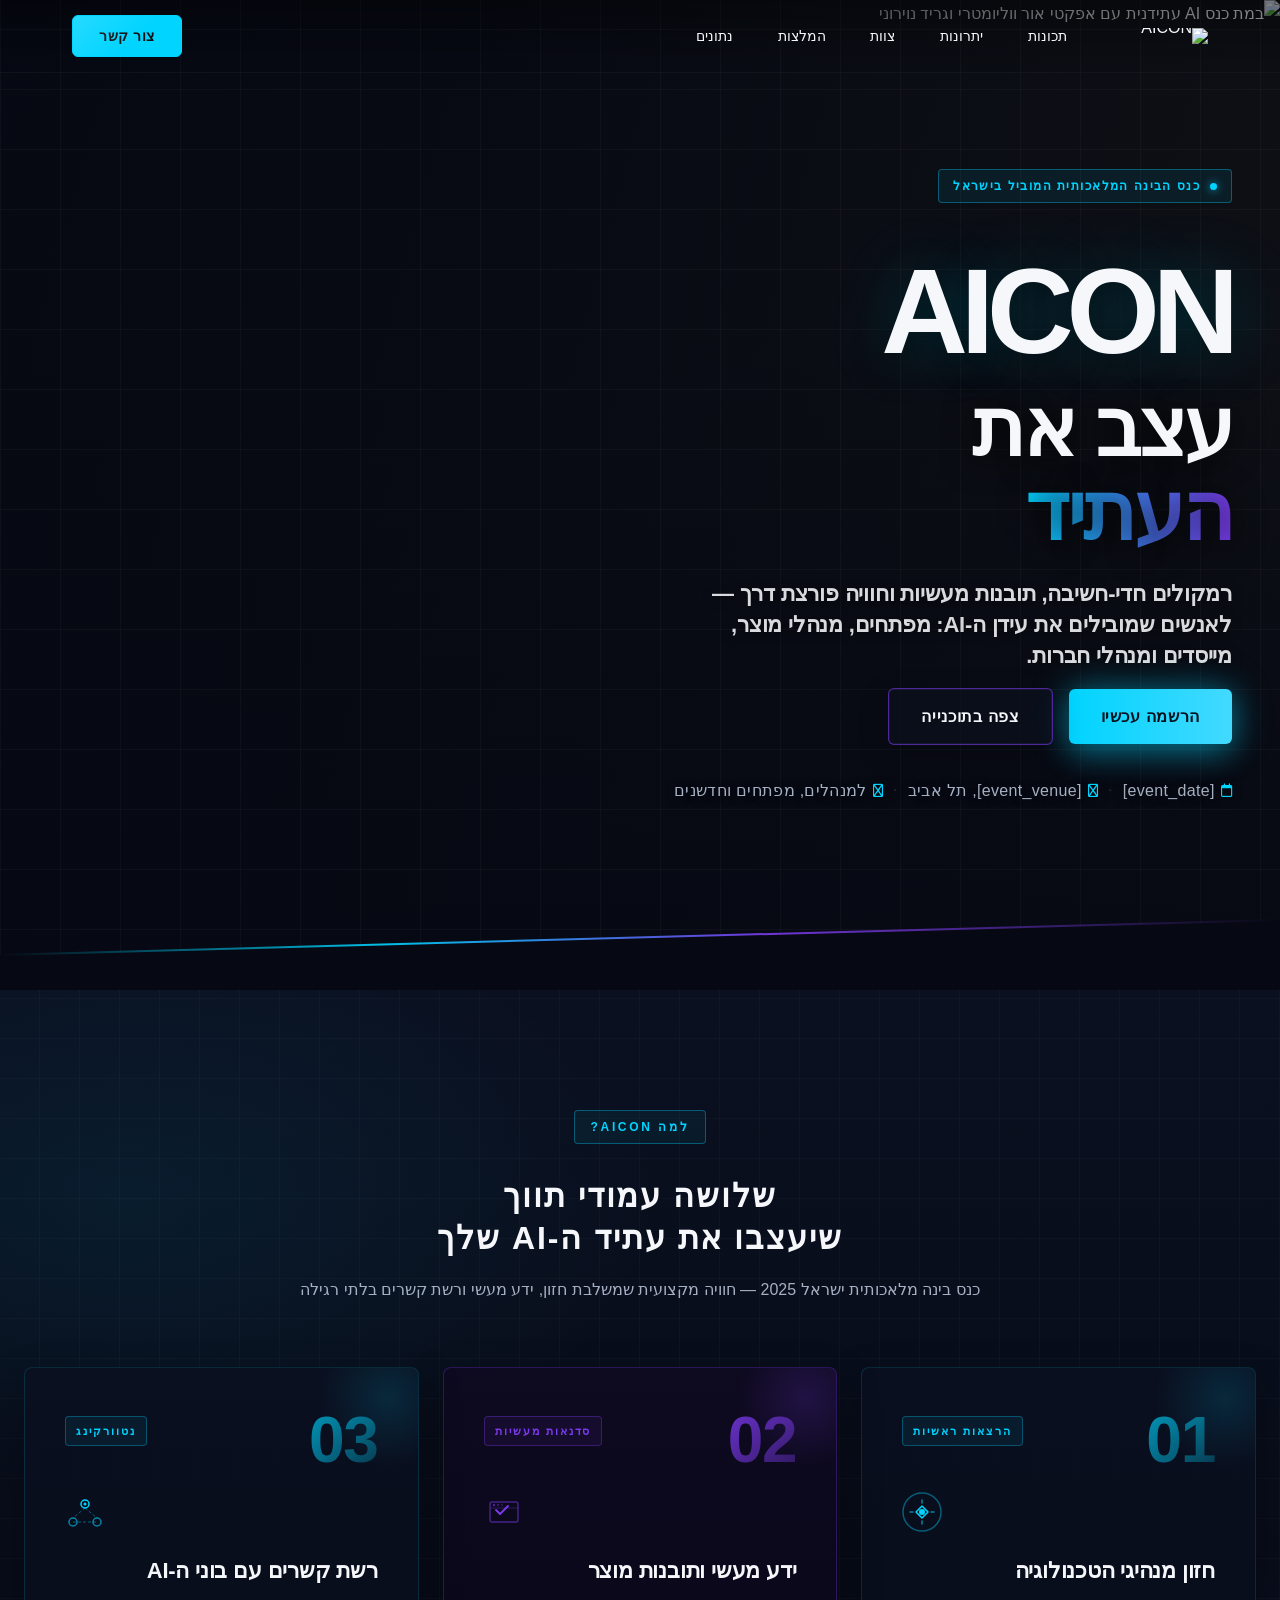
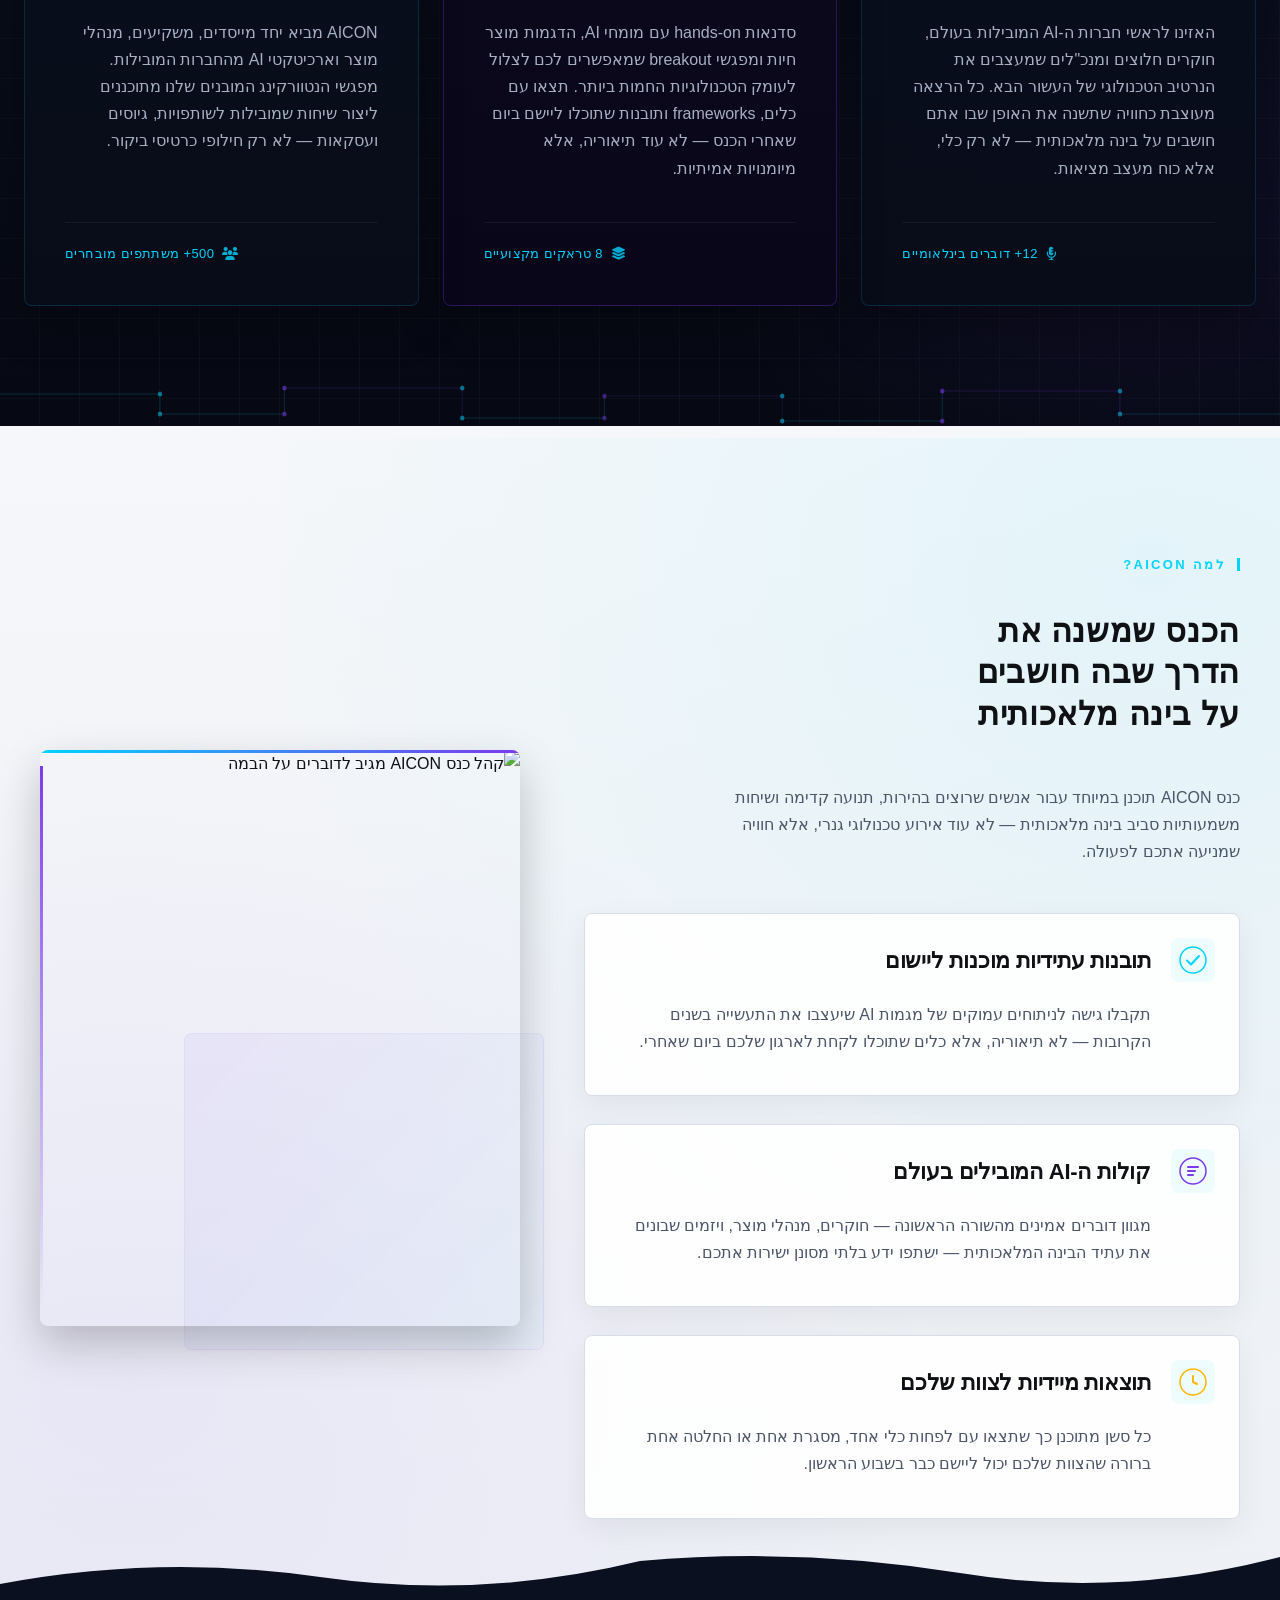
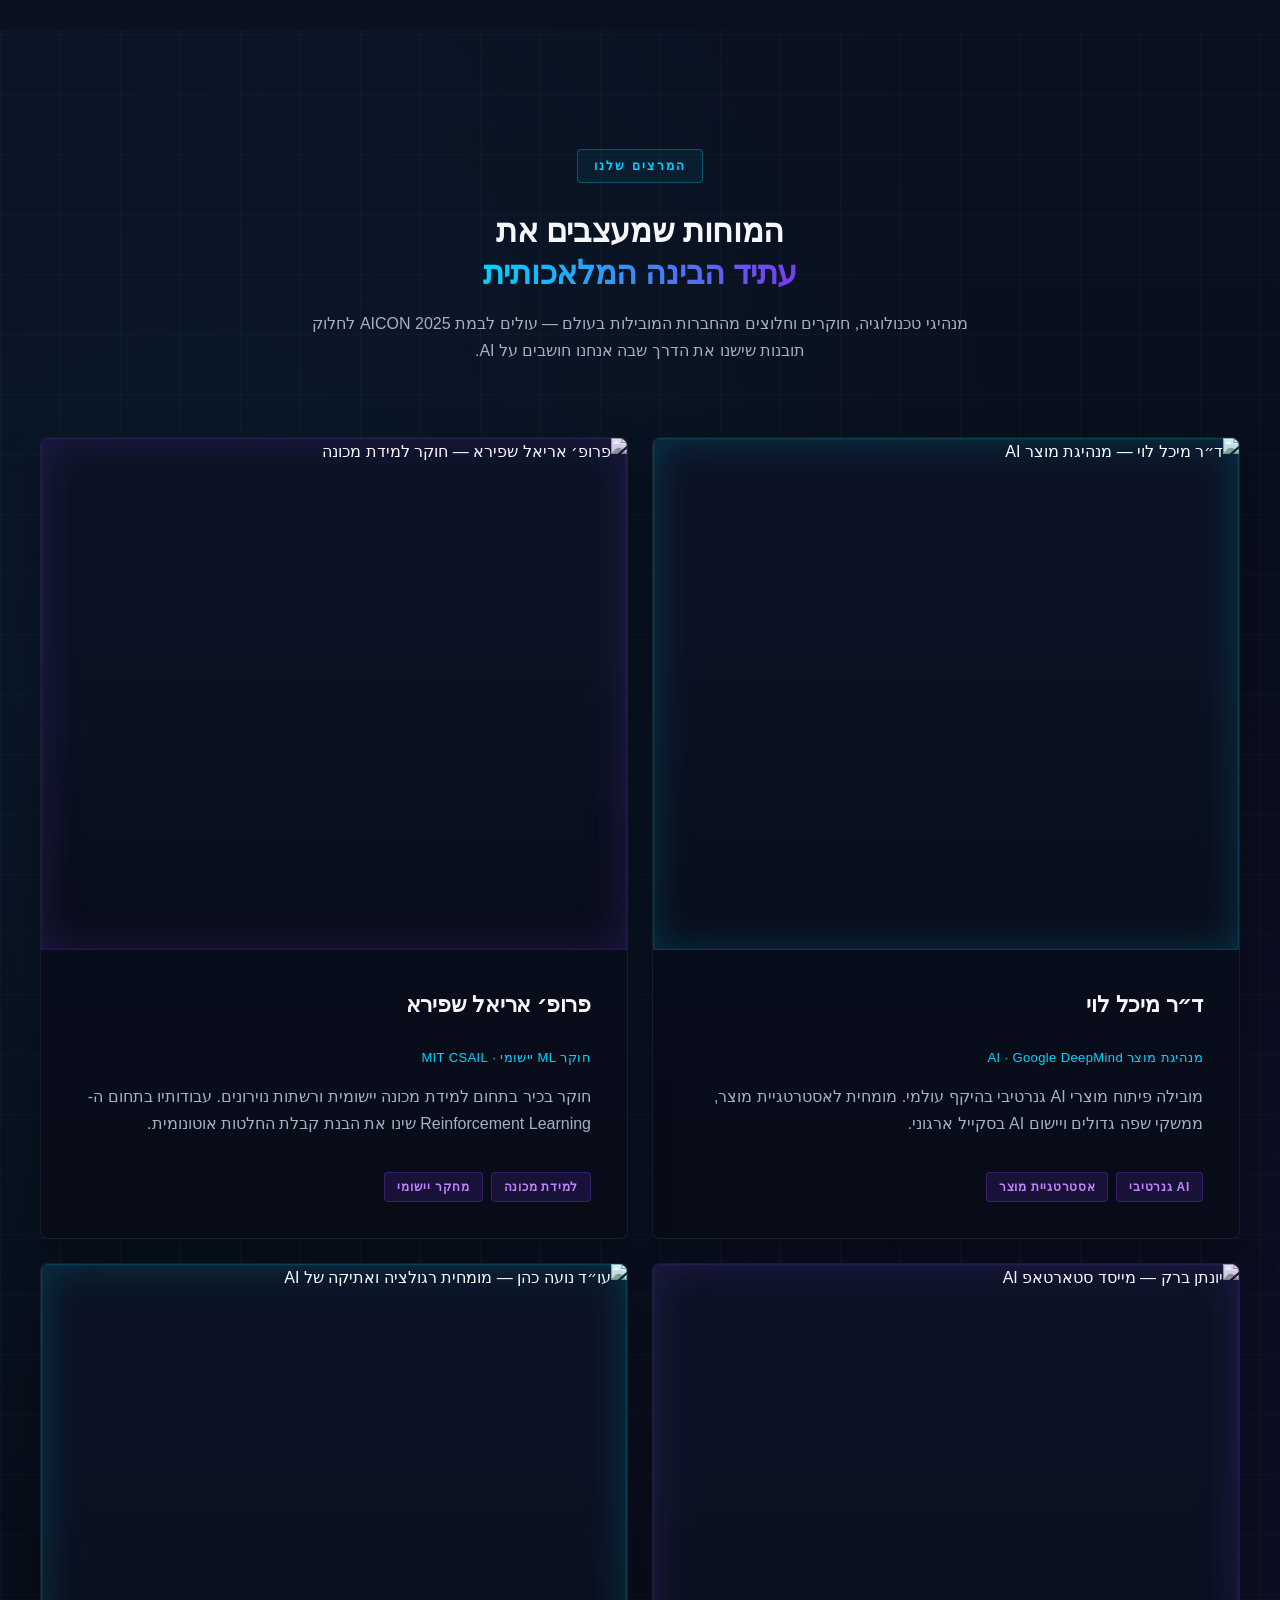
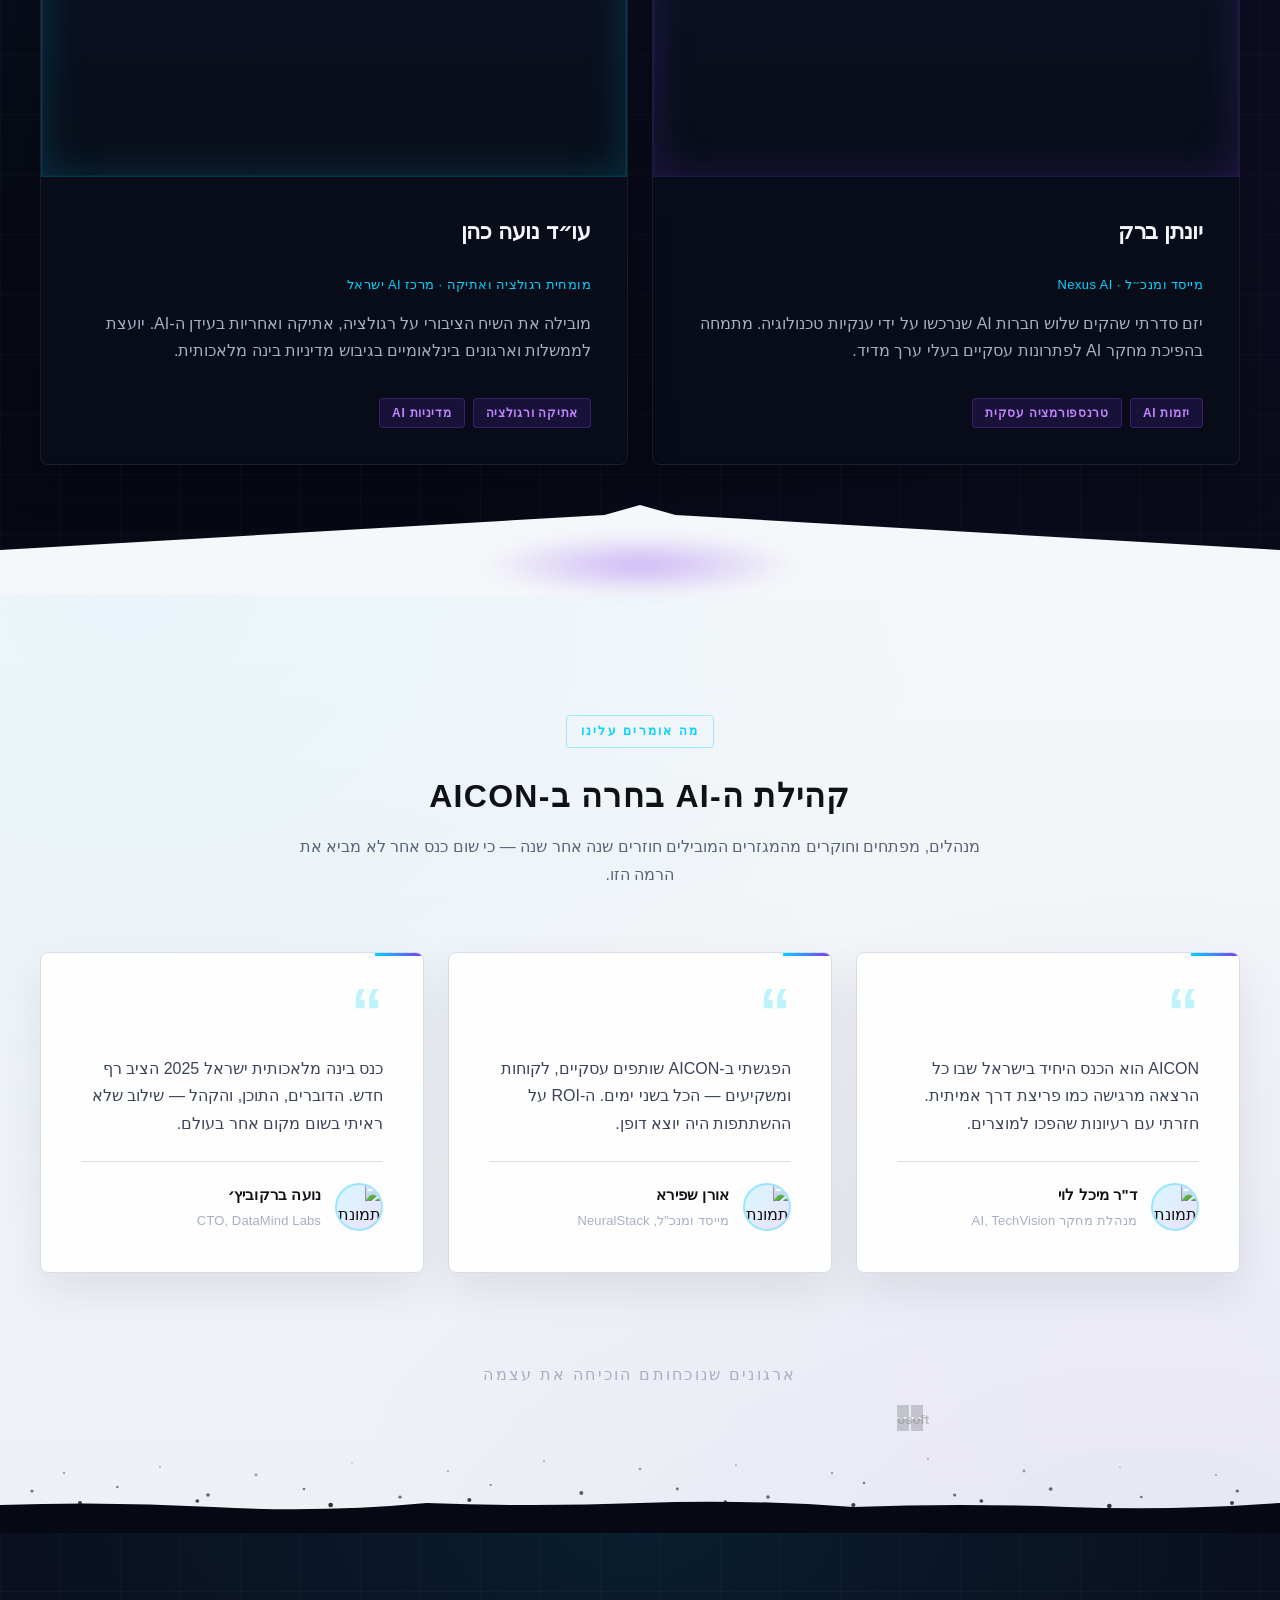
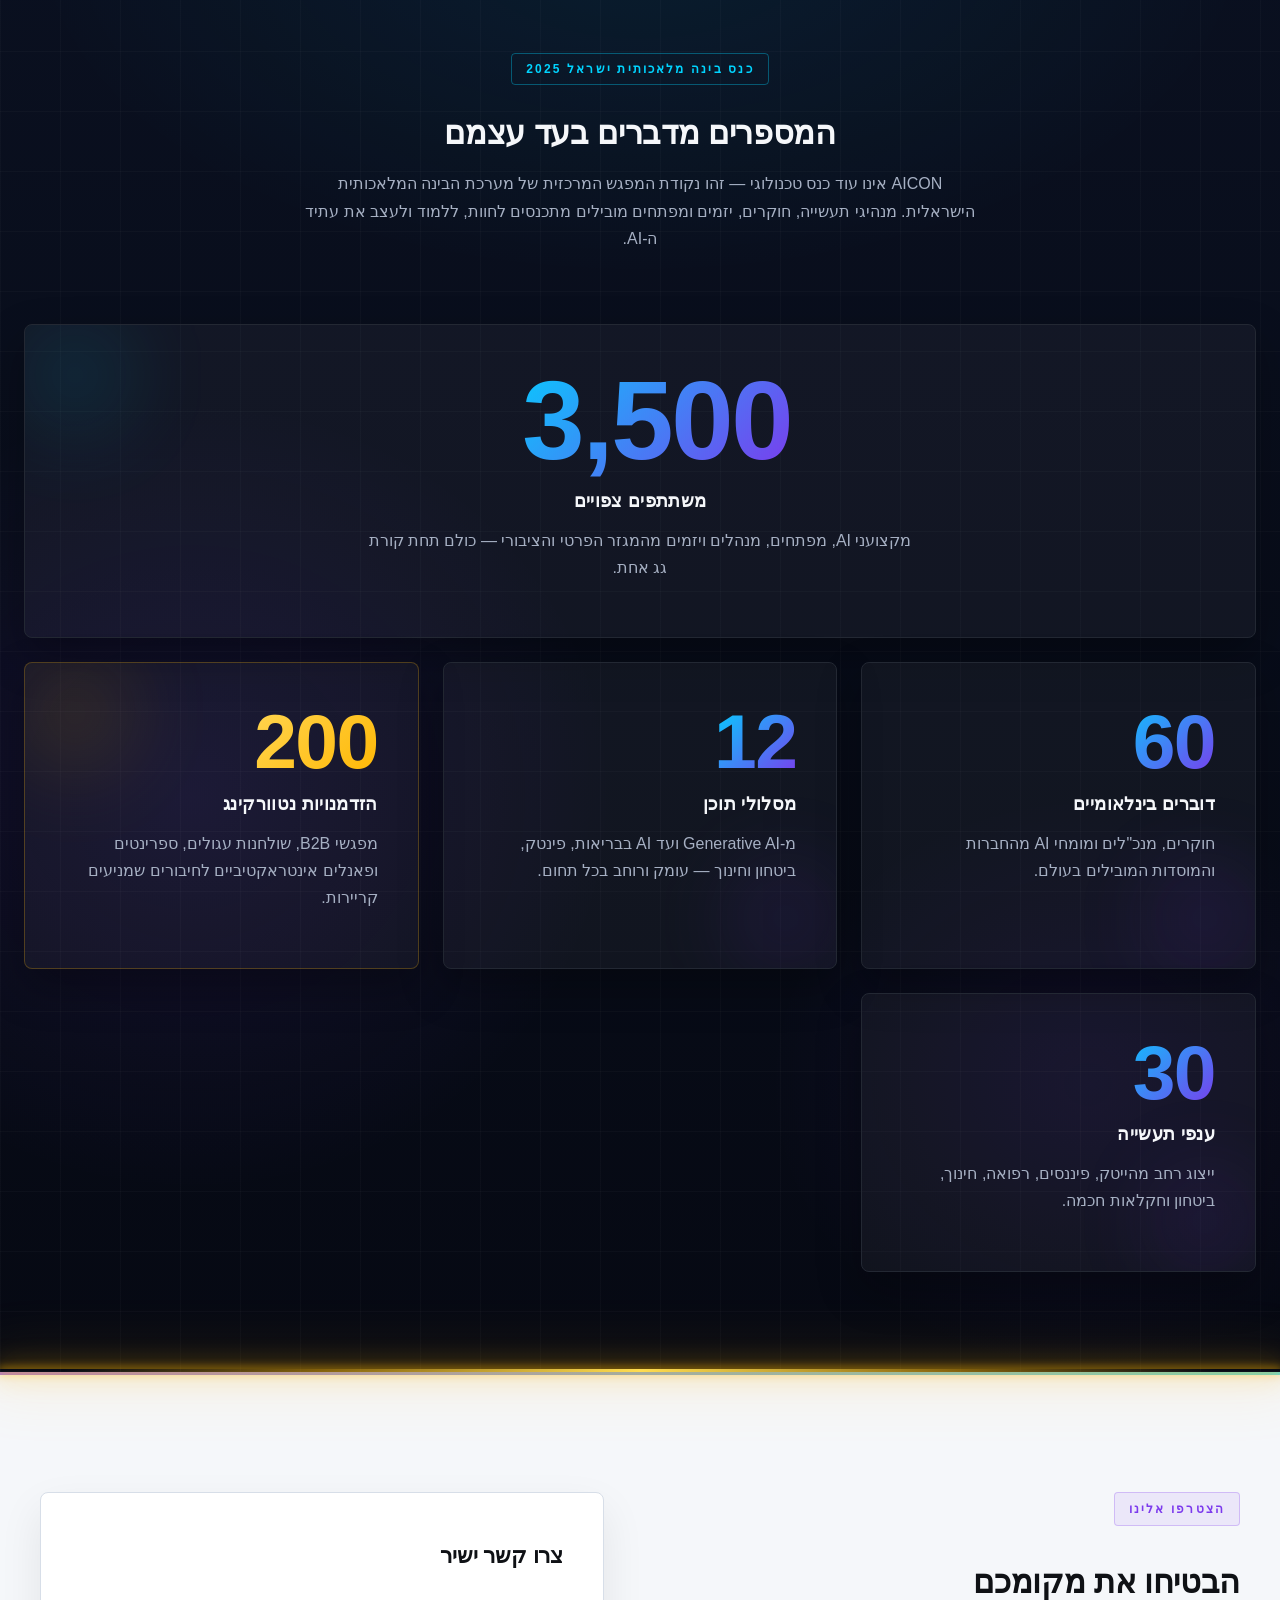
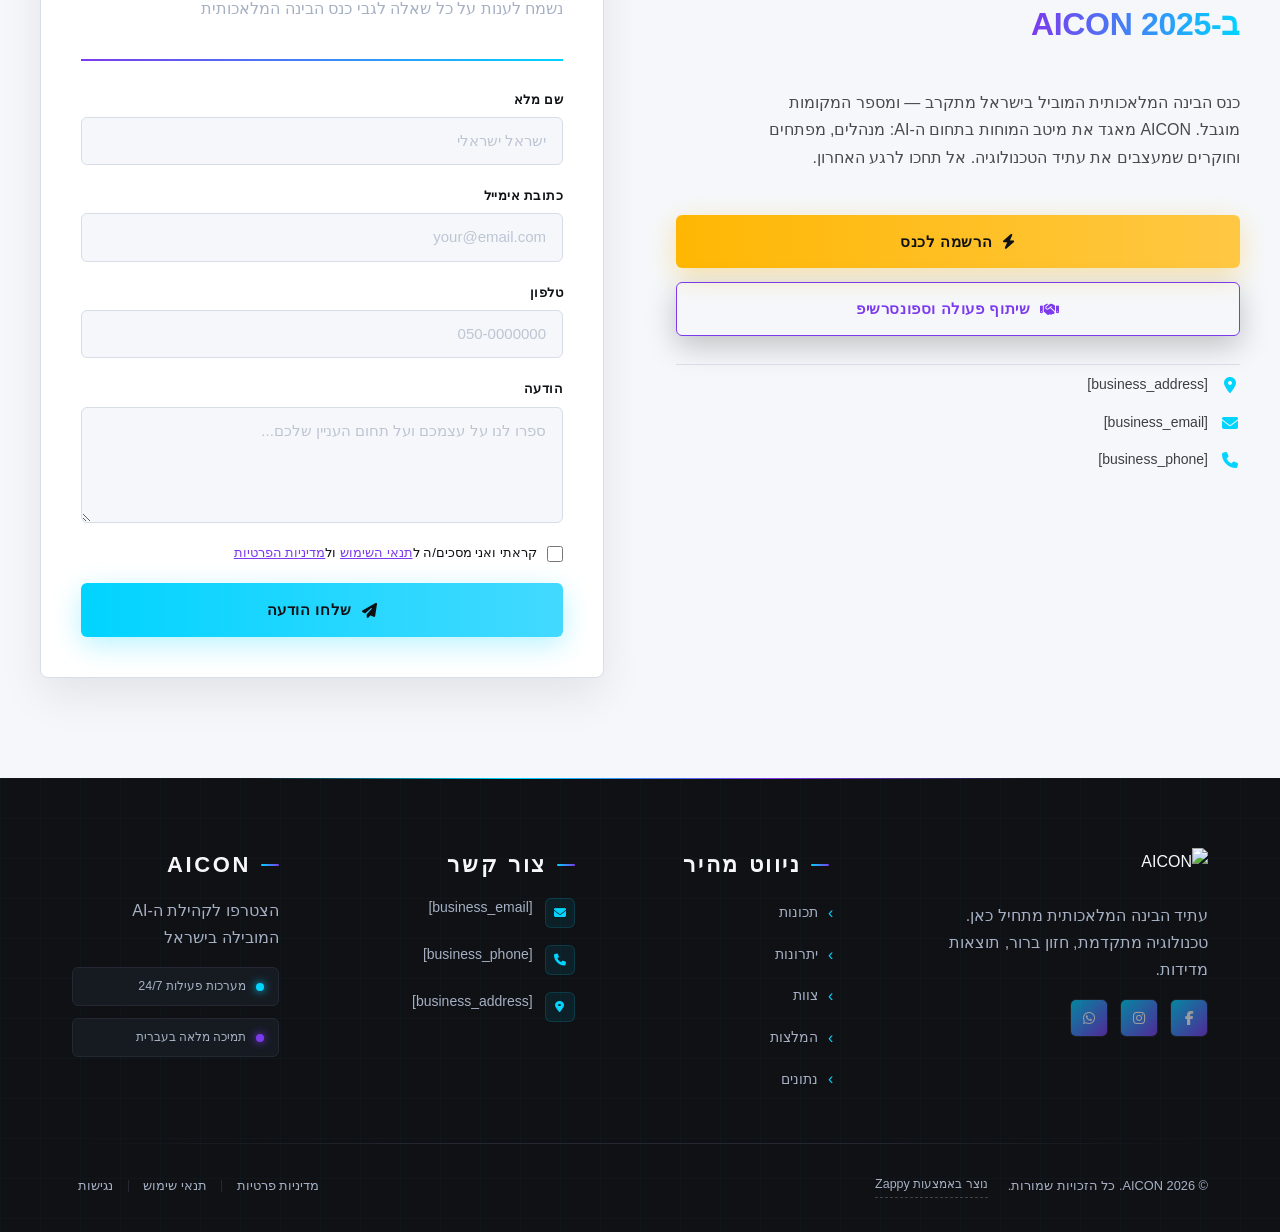
==== index.html @ 19cde9fc "Background sync: Progressive GitHub Sync" ====
<!DOCTYPE html>
<html lang="he" dir="rtl">
<head>
    <meta charset="UTF-8">
    <meta name="viewport" content="width=device-width, initial-scale=1.0">
    <meta name="robots" content="index, follow">
    <title>aicon 56 price — AICON</title>
    <meta name="description" content="An AI-focused conference event requiring a landing page to attract and register attendees. The event centers around artificial intelligence topics and likely ta">
    <meta name="keywords" content="aicon 56 price, aicon 72 sl, AICON, כנס בינה מלאכותית ישראל 2025">
    
    <!-- Favicons -->
    <link rel="icon" type="image/x-icon" href="/assets/favicon.ico">
    <link rel="icon" type="image/png" sizes="16x16" href="/assets/favicon-16x16.png">
    <link rel="icon" type="image/png" sizes="32x32" href="/assets/favicon-32x32.png">
    <link rel="icon" type="image/png" sizes="48x48" href="/assets/favicon-48x48.png">
    <link rel="icon" type="image/png" sizes="192x192" href="/assets/favicon-192x192.png">
    <link rel="icon" type="image/png" sizes="512x512" href="/assets/favicon-512x512.png">
    <link rel="apple-touch-icon" href="/assets/apple-touch-icon.png">
    <!-- Zappy Analytics -->
<script>
(function() {
  'use strict';
  
  // Configuration
  var config = {
    websiteId: '83dea51d-1181-4727-a7a2-44a3e0474216',
    apiUrl: 'https://api.zappy5.com/api/analytics/track',
    sessionDuration: 30 * 60 * 1000, // 30 minutes
    visitorDuration: 30 * 24 * 60 * 60 * 1000, // 30 days
    trackPageViews: true,
    trackClicks: true,
    trackFormSubmissions: true
  };
  
  // Generate or retrieve persistent visitor ID (30 days)
  function getVisitorId() {
    var visitorKey = 'zappy_visitor_' + config.websiteId;
    var visitor = null;
    
    try {
      visitor = localStorage.getItem(visitorKey);
      if (visitor) {
        var visitorData = JSON.parse(visitor);
        var now = Date.now();
        
        // Check if visitor ID is still valid (30 days)
        if (now - visitorData.created < config.visitorDuration) {
          // Update last seen timestamp
          visitorData.lastSeen = now;
          localStorage.setItem(visitorKey, JSON.stringify(visitorData));
          return visitorData.id;
        }
      }
    } catch (e) {
      console.warn('Zappy Analytics: LocalStorage not available');
    }
    
    // Generate new visitor ID
    var newVisitorId = 'zv_' + Date.now() + '_' + Math.random().toString(36).substr(2, 9);
    
    try {
      localStorage.setItem(visitorKey, JSON.stringify({
        id: newVisitorId,
        created: Date.now(),
        lastSeen: Date.now()
      }));
    } catch (e) {
      // Continue without local storage
    }
    
    return newVisitorId;
  }
  
  // Generate or retrieve session ID (30 minutes)
  function getSessionId() {
    var sessionKey = 'zappy_session_' + config.websiteId;
    var session = null;
    
    try {
      session = sessionStorage.getItem(sessionKey);
      if (session) {
        var sessionData = JSON.parse(session);
        var now = Date.now();
        
        // Check if session is still valid
        if (now - sessionData.timestamp < config.sessionDuration) {
          // Update timestamp
          sessionData.timestamp = now;
          sessionStorage.setItem(sessionKey, JSON.stringify(sessionData));
          return sessionData.id;
        }
      }
    } catch (e) {
      console.warn('Zappy Analytics: SessionStorage not available');
    }
    
    // Generate new session ID
    var newSessionId = 'zs_' + Date.now() + '_' + Math.random().toString(36).substr(2, 9);
    
    try {
      sessionStorage.setItem(sessionKey, JSON.stringify({
        id: newSessionId,
        timestamp: Date.now()
      }));
    } catch (e) {
      // Continue without session storage
    }
    
    return newSessionId;
  }
  
  var visitorId = getVisitorId();
  var sessionId = getSessionId();
  
  // Track an event
  function trackEvent(eventType, data) {
    data = data || {};
    
    var eventData = {
      website_id: config.websiteId,
      event_type: eventType,
      page_path: window.location.pathname,
      referrer: document.referrer || 'direct',
      visitor_id: visitorId,
      session_id: sessionId,
      metadata: data
    };
    
    // Use sendBeacon if available (better for page unload events)
    if (navigator.sendBeacon) {
      var blob = new Blob([JSON.stringify(eventData)], { type: 'application/json' });
      navigator.sendBeacon(config.apiUrl, blob);
    } else {
      // Fallback to fetch
      fetch(config.apiUrl, {
        method: 'POST',
        headers: {
          'Content-Type': 'application/json'
        },
        body: JSON.stringify(eventData),
        keepalive: true
      }).catch(function(error) {
        console.warn('Zappy Analytics: Failed to track event', error);
      });
    }
  }
  
  // Track page view
  if (config.trackPageViews) {
    trackEvent('pageview', {
      title: document.title,
      url: window.location.href
    });
  }
  
  // Track clicks on important elements
  if (config.trackClicks) {
    document.addEventListener('click', function(e) {
      var target = e.target;
      
      // Track button clicks (counted as actions)
      if (target.tagName === 'BUTTON' || target.closest('button')) {
        var button = target.tagName === 'BUTTON' ? target : target.closest('button');
        trackEvent('click', {
          element: 'button',
          text: button.textContent.trim().substring(0, 100),
          id: button.id || null,
          class: button.className || null
        });
      }
      
      // Track link clicks (navigation - not counted as actions)
      else if (target.tagName === 'A' || target.closest('a')) {
        var link = target.tagName === 'A' ? target : target.closest('a');
        trackEvent('navigation', {
          element: 'link',
          text: link.textContent.trim().substring(0, 100),
          href: link.href,
          external: link.hostname !== window.location.hostname
        });
      }
    }, true);
  }
  
  // Track form submissions
  if (config.trackFormSubmissions) {
    document.addEventListener('submit', function(e) {
      var form = e.target;
      
      trackEvent('form_submit', {
        form_id: form.id || null,
        form_name: form.name || null,
        form_action: form.action || null,
        form_method: form.method || 'GET'
      });
    }, true);
  }
  
  // Track time on page (send on page unload)
  var pageLoadTime = Date.now();
  
  window.addEventListener('beforeunload', function() {
    var timeOnPage = Math.floor((Date.now() - pageLoadTime) / 1000); // in seconds
    
    trackEvent('page_unload', {
      time_on_page: timeOnPage,
      page_path: window.location.pathname
    });
  });
  
  // Expose tracking function globally for custom events
  window.zappyAnalytics = {
    track: trackEvent,
    getVisitorId: function() { return visitorId; },
    getSessionId: function() { return sessionId; }
  };
  
})();
</script>
<!-- End Zappy Analytics -->
    <meta property="og:title" content="aicon 56 price — AICON">
  <meta property="og:description" content="An AI-focused conference event requiring a landing page to attract and register attendees. The event centers around artificial intelligence topics and likely ta">
  <meta property="og:type" content="website">
  <meta property="og:locale" content="he_IL">
  
  <meta name="twitter:card" content="summary_large_image">
  <meta name="twitter:title" content="aicon 56 price — AICON">
  <meta name="twitter:description" content="An AI-focused conference event requiring a landing page to attract and register attendees. The event centers around artificial intelligence topics and likely ta">
  
  <link rel="stylesheet" href="https://cdnjs.cloudflare.com/ajax/libs/font-awesome/6.4.0/css/all.min.css">

    <!-- Favicons -->
    <link rel="icon" type="image/x-icon" href="/assets/favicon.ico">
    <link rel="icon" type="image/png" sizes="16x16" href="/assets/favicon-16x16.png">
    <link rel="icon" type="image/png" sizes="32x32" href="/assets/favicon-32x32.png">
    <link rel="icon" type="image/png" sizes="48x48" href="/assets/favicon-48x48.png">
    <link rel="icon" type="image/png" sizes="192x192" href="/assets/favicon-192x192.png">
    <link rel="icon" type="image/png" sizes="512x512" href="/assets/favicon-512x512.png">
    <link rel="apple-touch-icon" href="/assets/apple-touch-icon.png">
    <!-- Cookie Consent -->
    <link rel="stylesheet" href="https://cdn.jsdelivr.net/npm/vanilla-cookieconsent@3/dist/cookieconsent.css">
    <script src="https://cdn.jsdelivr.net/npm/vanilla-cookieconsent@3/dist/cookieconsent.umd.js"></script>
    <!-- Mickidum Accessibility Toolbar -->
    <script src="https://cdn.jsdelivr.net/gh/mickidum/acc_toolbar/acctoolbar/acctoolbar.min.js"></script>
    <link rel="stylesheet" href="/styles.css">

    <style id="zappy-dropdown-submenu-styles">
      /* ========== DESKTOP DROPDOWN SUBMENU STYLES ========== */
      /* Base styles for dropdown submenus - parent must be positioned */
      .nav-menu li:has(.sub-menu), nav li:has(.sub-menu), .navbar li:has(.sub-menu), #navMenu li:has(.sub-menu) { position: relative; }
      /* Submenu base - hidden by default */
      .nav-menu .sub-menu, nav .sub-menu, .navbar .sub-menu, #navMenu .sub-menu { display: block !important; position: absolute !important; top: 100%; left: 0; min-width: 220px; background: white; border-radius: 8px; box-shadow: 0 8px 25px rgba(0,0,0,0.15); padding: 8px 0; opacity: 0; visibility: hidden; transform: translateY(10px); transition: all 0.3s ease; z-index: 1000; list-style: none; pointer-events: none; }
      /* CRITICAL: Desktop hover styles to show dropdown */
      .nav-menu li:hover > .sub-menu, nav li:hover > .sub-menu, .navbar li:hover > .sub-menu, #navMenu li:hover > .sub-menu { opacity: 1 !important; visibility: visible !important; transform: translateY(0) !important; pointer-events: auto !important; }
      /* Submenu item styling */
      .sub-menu li { list-style: none; margin: 0; padding: 0; }
      .sub-menu a { display: block !important; padding: 10px 16px !important; color: var(--text-dark, #333) !important; font-weight: 500; text-decoration: none; white-space: nowrap; transition: background-color 0.2s; }
      .sub-menu a:hover { background-color: #f5f5f5; }
      /* RTL (Hebrew/Arabic) dropdown positioning */
      [dir="rtl"] .nav-menu .sub-menu, [dir="rtl"] nav .sub-menu, [dir="rtl"] .navbar .sub-menu, html[lang="he"] .nav-menu .sub-menu, html[lang="he"] nav .sub-menu, html[lang="he"] .navbar .sub-menu, html[lang="ar"] .nav-menu .sub-menu, html[lang="ar"] nav .sub-menu, html[lang="ar"] .navbar .sub-menu { left: auto !important; right: 0 !important; }
      /* Hide empty dropdown menus (exclude catalog sub-menus that use <a> children instead of <li>) */
      .sub-menu:empty, .sub-menu:not(:has(li:not(.zappy-hidden-menu-item))):not(:has(> a)), .sub-menu:not(:has(li)):not(:has(> a)) { display: none !important; opacity: 0 !important; visibility: hidden !important; pointer-events: none !important; }
      /* Desktop: show submenu on Menu Group hover */
      li:has(.menu-group-title):hover > .sub-menu { opacity: 1 !important; visibility: visible !important; transform: translateY(0) !important; pointer-events: auto !important; }
      /* Menu Group title styling */
      .nav-menu > li > .menu-group-title, #navMenu > li > .menu-group-title { display: inline-block; padding: 0.5rem 1rem; cursor: default; user-select: none; }
      
      /* ========== MOBILE SUBMENU STYLES ========== */
      @media (max-width: 768px) {
        .nav-menu .sub-menu, nav .sub-menu, .navbar .sub-menu, #navMenu .sub-menu { position: static !important; transform: none !important; box-shadow: none !important; background: transparent !important; max-height: 0; overflow: hidden; opacity: 0; visibility: hidden; transition: max-height 0.3s ease, opacity 0.3s ease; padding: 0 !important; border-radius: 0 !important; }
        .sub-menu.mobile-expanded { max-height: 60vh !important; overflow-y: auto !important; opacity: 1 !important; visibility: visible !important; padding: 8px 0 8px 16px !important; }
        [dir="rtl"] .sub-menu.mobile-expanded, html[lang="he"] .sub-menu.mobile-expanded { padding: 8px 16px 8px 0 !important; }
        /* Disable hover behavior on mobile */
        .nav-menu li:hover > .sub-menu, nav li:hover > .sub-menu, .navbar li:hover > .sub-menu, #navMenu li:hover > .sub-menu { opacity: 0; visibility: hidden; pointer-events: none; }
        .nav-menu li > .sub-menu.mobile-expanded, nav li > .sub-menu.mobile-expanded, .navbar li > .sub-menu.mobile-expanded, #navMenu li > .sub-menu.mobile-expanded { opacity: 1 !important; visibility: visible !important; pointer-events: auto !important; }
        .nav-menu li:has(.sub-menu), nav li:has(.sub-menu), .navbar li:has(.sub-menu), #navMenu li:has(.sub-menu) { display: flex !important; flex-wrap: wrap !important; align-items: center !important; position: relative !important; min-height: 44px !important; }
        .nav-menu li:has(.sub-menu) > a, nav li:has(.sub-menu) > a, .navbar li:has(.sub-menu) > a, #navMenu li:has(.sub-menu) > a { flex: 1 !important; min-width: 0 !important; }
        .nav-menu li:has(.sub-menu) > .menu-group-title, nav li:has(.sub-menu) > .menu-group-title, .navbar li:has(.sub-menu) > .menu-group-title, #navMenu li:has(.sub-menu) > .menu-group-title { flex: 1 !important; min-width: 0 !important; padding: 0 !important; line-height: inherit !important; }
        .nav-menu li:has(.sub-menu) > .sub-menu, nav li:has(.sub-menu) > .sub-menu, .navbar li:has(.sub-menu) > .sub-menu, #navMenu li:has(.sub-menu) > .sub-menu { flex-basis: 100% !important; width: 100% !important; }
        .nav-menu li:has(.sub-menu) > a [class*="chevron"], .nav-menu li:has(.sub-menu) > a [class*="arrow"], .nav-menu li:has(.sub-menu) > a .fa-chevron-down, .nav-menu li:has(.sub-menu) > a .fa-angle-down, nav li:has(.sub-menu) > a [class*="chevron"], nav li:has(.sub-menu) > a [class*="arrow"], #navMenu li:has(.sub-menu) > a [class*="chevron"], #navMenu li:has(.sub-menu) > a [class*="arrow"] { display: none !important; visibility: hidden !important; }
        .mobile-submenu-toggle { display: flex !important; align-items: center !important; justify-content: center !important; width: 44px !important; height: auto !important; background: transparent !important; border: none !important; cursor: pointer !important; color: var(--text-dark) !important; position: static !important; flex-shrink: 0 !important; align-self: stretch !important; z-index: 2 !important; padding: 0 !important; margin: 0 !important; }
        .mobile-submenu-toggle::after { content: '' !important; width: 0 !important; height: 0 !important; border-left: 6px solid transparent !important; border-right: 6px solid transparent !important; border-top: 7px solid currentColor !important; transition: transform 0.3s ease !important; }
        .mobile-submenu-toggle.expanded::after { transform: rotate(180deg) !important; }
        .sub-menu a { padding: 10px 0 !important; display: block !important; color: var(--text-dark) !important; }
        .navbar .sub-menu li a, nav.navbar .sub-menu li a, .zappy-products-dropdown .sub-menu a { color: var(--text-dark) !important; }
      }
      @media (min-width: 769px) { .mobile-submenu-toggle { display: none !important; } }
    </style>

    <style id="mobile-lang-menu-deployed-css">
    @media (max-width: 768px) {
      .lang-switcher,
      .nav-cta-container .lang-switcher,
      .nav-container .lang-switcher,
      .navbar .lang-switcher,
      .navbar .nav-cta-container .lang-switcher,
      .nav-icons-left .lang-switcher,
      .nav-ecommerce-icons .lang-switcher { display: none !important; }
      .mobile-lang-menu { width: 100%; border-top: 1px solid rgba(128,128,128,0.2); padding: 8px 0 0 0; margin-top: 8px; }
      .mobile-lang-toggle { display: flex !important; align-items: center; justify-content: space-between; width: 100%; padding: 12px 16px; background: none; border: none; cursor: pointer; font-size: 15px; color: inherit; font-family: inherit; }
      .mobile-lang-toggle::after { content: ''; display: inline-block; width: 8px; height: 8px; border-right: 2px solid currentColor; border-bottom: 2px solid currentColor; transform: rotate(45deg); transition: transform 0.3s ease; margin-left: 8px; }
      .mobile-lang-toggle.expanded::after { transform: rotate(-135deg); }
      .mobile-lang-options { max-height: 0; overflow: hidden; transition: max-height 0.3s ease; }
      .mobile-lang-options.expanded { max-height: 300px; }
      .mobile-lang-option { display: flex !important; align-items: center; gap: 10px; padding: 10px 24px; text-decoration: none; color: inherit; font-size: 14px; font-family: inherit; }
      .mobile-lang-option:hover { background: rgba(128,128,128,0.1); }
      .mobile-lang-option.active { font-weight: 600; opacity: 0.7; pointer-events: none; }
      .mobile-lang-option img { width: 20px; height: 20px; border-radius: 50%; }
    }
    @media (min-width: 769px) {
      .mobile-lang-menu { display: none !important; }
    }
    </style>

    <style id="zappy-widget-visibility">
      #mic-access-tool-general-button, .mic-access-tool-general-button,
      #mic-init-access-tool .mic-access-tool-general-button, #mic-init-access-tool #mic-access-tool-general-button,
      ._access-icon, #mic-access-tool-box, .mic-access-tool-box,
      #mic-init-access-tool #mic-access-tool-box, div[id*="mic-access-tool-box"], ._access-menu {
        display: none !important; visibility: hidden !important; opacity: 0 !important; pointer-events: none !important;
      }
    </style>
</head>
<body>

  <nav class="navbar" dir="rtl">
  <button class="mobile-toggle" id="mobileToggle" aria-label="Menu">
    <svg class="hamburger-icon" width="24" height="24" viewBox="0 0 24 24" fill="none">
      <path d="M3 12h18M3 6h18M3 18h18" stroke="currentColor" stroke-width="2" stroke-linecap="round"></path>
    </svg>
    <svg class="close-icon" width="24" height="24" viewBox="0 0 24 24" fill="none" style="display: none;">
      <path d="M18 6L6 18M6 6l12 12" stroke="currentColor" stroke-width="2" stroke-linecap="round"></path>
    </svg>
  </button>

  <button class="phone-header-btn" data-phone="[business_phone]" aria-label="Call">
    <svg width="20" height="20" viewBox="0 0 24 24" fill="currentColor">
      <path d="M22 16.92v3a2 2 0 0 1-2.18 2 19.79 19.79 0 0 1-8.63-3.07 19.5 19.5 0 0 1-6-6 19.79 19.79 0 0 1-3.07-8.67A2 2 0 0 1 4.11 2h3a2 2 0 0 1 2 1.72 12.84 12.84 0 0 0 .7 2.81 2 2 0 0 1-.45 2.11L8.09 9.91a16 16 0 0 0 6 6l1.27-1.27a2 2 0 0 1 2.11-.45 12.84 12.84 0 0 0 2.81.7A2 2 0 0 1 22 16.92z"></path>
    </svg>
  </button>

  <div class="nav-container">
    <div class="nav-right-group"><div class="nav-brand">
      <a href="/" class="logo-link">
        <img src="/assets/business-logo.webp" alt="AICON" class="logo">
      </a>
    </div><ul class="nav-menu" id="navMenu"><li><a href="#features">תכונות</a></li><li><a href="#benefits">יתרונות</a></li><li><a href="#team">צוות</a></li><li><a href="#testimonials">המלצות</a></li><li><a href="#stats">נתונים</a></li></ul></div>

    

    <div class="nav-cta-container">
      <a href="#contact" class="nav-cta-btn">צור קשר</a>
    </div>
  </div>
</nav>
<script>

// Navbar Mobile Menu Toggle and Contrast Fix
(function() {
  // Use 'load' event instead of 'DOMContentLoaded' to ensure we run AFTER all other scripts
  window.addEventListener('load', function() {
    
    // FIX MOBILE BUTTON CONTRAST
    // Detect navbar background color and apply contrasting color to mobile buttons
    const navbar = document.querySelector('.navbar, nav, header');
    if (!navbar) {
      console.log('[Navbar] Navbar element not found');
      return;
    }
    
    // DECLARE VARIABLES EARLY to avoid Temporal Dead Zone errors
    // These are used in multiple places below
    let mobileToggle = document.getElementById('mobileToggle') ||
                       document.querySelector('.mobile-toggle') ||
                       document.querySelector('.hamburger') ||
                       document.querySelector('.hamburger-menu') ||
                       document.querySelector('.menu-toggle') ||
                       document.querySelector('.burger-menu') ||
                       document.querySelector('[aria-label="Menu"]') ||
                       document.querySelector('[aria-label="תפריט"]');
    
    const phoneBtn = document.querySelector('.phone-header-btn');
    
    const computedStyle = window.getComputedStyle(navbar);
    let bgColor = computedStyle.backgroundColor;
    
    console.log('[Navbar] Initial navbar background:', bgColor);
    
    // Check if background is transparent or rgba with 0 alpha
    const isTransparent = bgColor === 'transparent' || 
                         bgColor === 'rgba(0, 0, 0, 0)' ||
                         (bgColor.startsWith('rgba') && bgColor.includes(', 0)'));
    
    if (isTransparent) {
      // Check for background-image or gradient
      const bgImage = computedStyle.backgroundImage;
      if (bgImage && bgImage !== 'none') {
        console.log('[Navbar] Navbar has background image/gradient, using dark text');
        bgColor = 'rgb(240, 240, 240)'; // Assume light background
      } else {
        // Transparent navbar - check body background
        const bodyBg = window.getComputedStyle(document.body).backgroundColor;
        console.log('[Navbar] Navbar transparent, using body background:', bodyBg);
        bgColor = bodyBg;
      }
    }
    
    // Calculate luminance to determine if background is light or dark
    const rgb = bgColor.match(/\d+/g);
    if (rgb && rgb.length >= 3) {
      const r = parseInt(rgb[0]);
      const g = parseInt(rgb[1]);
      const b = parseInt(rgb[2]);
      const luminance = (0.299 * r + 0.587 * g + 0.114 * b) / 255;
      
      // Mobile button colors are set by Claude's AI-generated CSS (same as .nav-menu a)
      // No dynamic color overrides needed - colors come from the generated navbar CSS
      console.log('[Navbar] Mobile button colors preserved from Claude CSS (luminance:', luminance.toFixed(2) + ')');
      
      // FIX ICON SIZES - Ensure SVGs are properly sized and visible
      // INJECT CRITICAL CSS TO OVERRIDE ANY CONFLICTING RULES
      const criticalCSS = document.createElement('style');
      criticalCSS.id = 'zappy-mobile-nav-fix';
      const htmlLang = document.documentElement.lang || 'en';
      const htmlDir = document.documentElement.dir || 'ltr';
      // Check both dir attribute AND lang for RTL detection
      // dir="rtl" is the most reliable indicator
      const isRTL = htmlDir === 'rtl' || htmlLang === 'he' || htmlLang === 'ar';
      
      criticalCSS.textContent = `
        /* Hide mobile buttons on desktop, show only on mobile */
        @media (min-width: 769px) {
          .mobile-toggle,
          .phone-header-btn {
            display: none !important;
          }
        }
        
        /* Show and position mobile buttons correctly on mobile */
        @media (max-width: 768px) {
          .mobile-toggle,
          .phone-header-btn {
            position: absolute !important;
            top: 50% !important;
            transform: translateY(-50%) !important;
            z-index: 1001 !important;
            display: flex !important;
            align-items: center !important;
            justify-content: center !important;
            width: 36px !important;
            height: 36px !important;
            border-radius: 50% !important;
            border: none !important;
            cursor: pointer !important;
            padding: 6px !important;
            background: none !important;
            color: var(--nav-text, var(--text-dark)) !important;
          }
          
          /* LTR positioning (default): hamburger LEFT, phone RIGHT */
          html:not([dir="rtl"]):not([lang="he"]):not([lang="ar"]) .mobile-toggle,
          html[dir="ltr"] .mobile-toggle {
            left: 12px !important;
            right: auto !important;
          }
          html:not([dir="rtl"]):not([lang="he"]):not([lang="ar"]) .phone-header-btn,
          html[dir="ltr"] .phone-header-btn {
            right: 12px !important;
            left: auto !important;
          }
          
          /* RTL positioning: hamburger RIGHT, phone LEFT */
          html[dir="rtl"] .mobile-toggle,
          html[lang="he"] .mobile-toggle,
          html[lang="ar"] .mobile-toggle {
            right: 12px !important;
            left: auto !important;
          }
          html[dir="rtl"] .phone-header-btn,
          html[lang="he"] .phone-header-btn,
          html[lang="ar"] .phone-header-btn {
            left: 12px !important;
            right: auto !important;
          }
          
          /* CRITICAL: Ensure nav-container has min-height on mobile */
          /* All children are positioned absolutely/fixed on mobile, so height:auto collapses to 0 */
          .nav-container {
            min-height: 70px !important;
            position: relative !important;
          }
          
          /* Ensure SVG icons are properly sized and inherit color */
          .mobile-toggle svg,
          .phone-header-btn svg {
            width: 24px !important;
            height: 24px !important;
            /* Don't force display - let JavaScript control hamburger/close toggle */
          }
          
          /* Reset nav-cta-container on mobile - remove desktop box-shadow/padding */
          /* that creates a visible ghost box when CTA button is hidden */
          .nav-cta-container {
            box-shadow: none !important;
            padding: 0 !important;
          }
          
          /* Hide nav-cta-container entirely on mobile when there's no lang-switcher */
          /* (only the CTA button is inside, and it's hidden on mobile) */
          .nav-cta-container:not(:has(.lang-switcher)) {
            display: none !important;
          }
          
          /* CRITICAL: Prevent hero image fade gradient from bleeding over headline text */
          /* The .image-fade-gradient has bottom: -30px (extends below parent) */
          /* On mobile stacked layout, this overlaps the h1 text below the image */
          .hero-image-column {
            overflow: hidden !important;
          }
          .image-fade-gradient {
            bottom: 0 !important;
          }
          
          /* Hide desktop language switcher on mobile - hamburger menu handles it */
          /* High specificity to override stored CSS */
          .lang-switcher,
          .nav-cta-container .lang-switcher,
          .nav-container .lang-switcher,
          .navbar .lang-switcher,
          .navbar .nav-cta-container .lang-switcher {
            display: none !important;
          }
        }
      `;
      
      // Remove existing fix if present and inject new one
      const existing = document.getElementById('zappy-mobile-nav-fix');
      if (existing) existing.remove();
      document.head.appendChild(criticalCSS);
      
      console.log('[Navbar] Critical CSS injected for mobile nav positioning');
      
      // ONLY apply inline positioning styles on mobile viewport
      // On desktop, the CSS handles hiding these buttons with display: none
      // Inline styles were breaking desktop layout by overriding CSS
      const isMobileViewport = window.innerWidth <= 768;
      
      if (mobileToggle) {
        // Icon sizing applies to all viewports for consistency
        const hamburgerIcon = mobileToggle.querySelector('.hamburger-icon');
        const closeIcon = mobileToggle.querySelector('.close-icon');
        
        if (hamburgerIcon) {
          hamburgerIcon.style.setProperty('width', '24px', 'important');
          hamburgerIcon.style.setProperty('height', '24px', 'important');
          hamburgerIcon.style.setProperty('display', 'block', 'important'); // Show hamburger by default
        }
        if (closeIcon) {
          closeIcon.style.setProperty('width', '24px', 'important');
          closeIcon.style.setProperty('height', '24px', 'important');
          closeIcon.style.setProperty('display', 'none', 'important'); // Hide close icon by default
        }
        
        // ONLY set positioning inline styles on mobile
        if (isMobileViewport) {
          mobileToggle.style.setProperty('position', 'absolute', 'important');
          mobileToggle.style.setProperty('top', '50%', 'important');
          mobileToggle.style.setProperty('transform', 'translateY(-50%)', 'important');
          mobileToggle.style.setProperty('z-index', '1001', 'important');
          
          // Clear any inline left/right so CSS can take over based on html[dir]
          mobileToggle.style.removeProperty('left');
          mobileToggle.style.removeProperty('right');
          
          console.log('[Navbar] Mobile toggle positioning applied (mobile viewport)');
        } else {
          // On desktop, clear any positioning styles to let CSS handle it
          mobileToggle.style.removeProperty('position');
          mobileToggle.style.removeProperty('top');
          mobileToggle.style.removeProperty('transform');
          mobileToggle.style.removeProperty('z-index');
          mobileToggle.style.removeProperty('left');
          mobileToggle.style.removeProperty('right');
          console.log('[Navbar] Desktop viewport - cleared mobile toggle inline positioning');
        }
      }
      
      if (phoneBtn) {
        // Icon sizing applies to all viewports
        const phoneIcon = phoneBtn.querySelector('svg');
        if (phoneIcon) {
          phoneIcon.style.width = '24px';
          phoneIcon.style.height = '24px';
          phoneIcon.setAttribute('width', '24');
          phoneIcon.setAttribute('height', '24');
        }
        
        // ONLY set positioning inline styles on mobile
        if (isMobileViewport) {
          phoneBtn.style.setProperty('position', 'absolute', 'important');
          phoneBtn.style.setProperty('top', '50%', 'important');
          phoneBtn.style.setProperty('transform', 'translateY(-50%)', 'important');
          phoneBtn.style.setProperty('z-index', '1001', 'important');
          
          // Clear any inline left/right so CSS can take over based on html[dir]
          phoneBtn.style.removeProperty('left');
          phoneBtn.style.removeProperty('right');
          
          console.log('[Navbar] Phone button positioning applied (mobile viewport)');
        } else {
          // On desktop, clear any positioning styles to let CSS handle it
          phoneBtn.style.removeProperty('position');
          phoneBtn.style.removeProperty('top');
          phoneBtn.style.removeProperty('transform');
          phoneBtn.style.removeProperty('z-index');
          phoneBtn.style.removeProperty('left');
          phoneBtn.style.removeProperty('right');
          console.log('[Navbar] Desktop viewport - cleared phone button inline positioning');
        }
      }
    } else {
      console.log('[Navbar] Could not parse background color:', bgColor);
    }
    
    // MOBILE MENU TOGGLE
    // Re-query in case DOM changed (mobileToggle already declared at top of function)
    mobileToggle = document.getElementById('mobileToggle') ||
                   document.querySelector('.mobile-toggle') ||
                   document.querySelector('.hamburger') ||
                   document.querySelector('.hamburger-menu') ||
                   document.querySelector('.menu-toggle') ||
                   document.querySelector('.burger-menu') ||
                   document.querySelector('[aria-label="Menu"]') ||
                   document.querySelector('[aria-label="תפריט"]');
    
    // EXPANDED SEARCH: Find nav menu by ID or class
    const navMenu = document.getElementById('navMenu') ||
                  document.querySelector('.nav-menu') ||
                  document.querySelector('.nav-links') ||
                  document.querySelector('nav ul:not(.submenu)');
    
    if (!mobileToggle || !navMenu) {
      console.log('[Navbar] Mobile toggle or menu not found:', { toggle: !!mobileToggle, menu: !!navMenu });
      return;
    }
    
    // Ensure navMenu has ID for CSS targeting
    if (!navMenu.id) {
      navMenu.id = 'navMenu';
    }
    
    console.log('[Navbar] Initializing mobile menu...');
    
    // Remove any existing event listeners by cloning the button
    const newToggle = mobileToggle.cloneNode(true);
    mobileToggle.parentNode.replaceChild(newToggle, mobileToggle);
    
    // Toggle menu on button click - use newToggle now
    newToggle.addEventListener('click', function(e) {
      e.preventDefault();
      e.stopPropagation();
      
      const hamburgerIcon = this.querySelector('.hamburger-icon');
      const closeIcon = this.querySelector('.close-icon');
      const isActive = navMenu.classList.contains('active');
      
      if (isActive) {
        // Close menu
        navMenu.classList.remove('active');
        if (hamburgerIcon) hamburgerIcon.style.setProperty('display', 'block', 'important');
        if (closeIcon) closeIcon.style.setProperty('display', 'none', 'important');
        document.body.style.overflow = '';
        console.log('[Navbar] Menu closed');
      } else {
        // Open menu
        navMenu.classList.add('active');
        if (hamburgerIcon) hamburgerIcon.style.setProperty('display', 'none', 'important');
        if (closeIcon) closeIcon.style.setProperty('display', 'block', 'important');
        document.body.style.overflow = 'hidden';
        console.log('[Navbar] Menu opened');
      }
    });
    
    // Close menu when clicking nav links (but NOT dropdown toggles)
    const navLinks = navMenu.querySelectorAll('a');
    navLinks.forEach(function(link) {
      link.addEventListener('click', function() {
        // Don't close if it's a dropdown child (unless it's a real navigation link)
        if (this.getAttribute('href') === '#') return;
        
        const hamburgerIcon = newToggle.querySelector('.hamburger-icon');
        const closeIcon = newToggle.querySelector('.close-icon');
        
        navMenu.classList.remove('active');
        if (hamburgerIcon) hamburgerIcon.style.setProperty('display', 'block', 'important');
        if (closeIcon) closeIcon.style.setProperty('display', 'none', 'important');
        document.body.style.overflow = '';
        console.log('[Navbar] Menu closed (link clicked)');
      });
    });
    
    // DROPDOWN MENU TOGGLE (for mobile and touch devices)
    var dropdownToggles = navMenu.querySelectorAll('.dropdown-toggle');
    dropdownToggles.forEach(function(toggle) {
      toggle.addEventListener('click', function(e) {
        e.preventDefault();
        e.stopPropagation();
        var parent = this.closest('.nav-dropdown');
        if (!parent) return;
        
        // Close other open dropdowns at the same level
        var siblings = parent.parentNode.querySelectorAll('.nav-dropdown.open');
        siblings.forEach(function(sib) {
          if (sib !== parent) sib.classList.remove('open');
        });
        
        parent.classList.toggle('open');
        console.log('[Navbar] Dropdown toggled:', parent.classList.contains('open') ? 'open' : 'closed');
      });
    });
    
    // Close dropdowns when clicking outside
    document.addEventListener('click', function(e) {
      if (!e.target.closest('.nav-dropdown')) {
        var openDropdowns = document.querySelectorAll('.nav-dropdown.open');
        openDropdowns.forEach(function(dd) { dd.classList.remove('open'); });
      }
    });
    
    console.log('[Navbar] Dropdown handlers initialized for ' + dropdownToggles.length + ' dropdowns');
    
    // Phone button functionality (phoneBtn already declared at top of function)
    if (phoneBtn) {
      phoneBtn.addEventListener('click', function() {
        // Get phone number from placeholder in page or use default
        const phoneLinks = document.querySelectorAll('a[href^="tel:"]');
        const phoneNumber = phoneLinks.length > 0 
          ? phoneLinks[0].getAttribute('href').replace('tel:', '')
          : '[business_phone]';
        
        window.location.href = 'tel:' + phoneNumber;
        console.log('[Navbar] Phone button clicked');
      });
    }
    
    console.log('[Navbar] Mobile menu initialized successfully');
    
    // === WHATSAPP BUTTON VISIBILITY FIX ===
    // Ensure WhatsApp floating button is hidden on desktop and visible on mobile
    // IMPORTANT: Only target the floating button by its class, NOT generic wa.me links
    const handleWhatsAppVisibility = function() {
      const whatsappBtn = document.querySelector('.whatsapp-float');
      if (whatsappBtn) {
        const isDesktop = window.innerWidth >= 769;
        if (isDesktop) {
          whatsappBtn.style.setProperty('display', 'none', 'important');
          whatsappBtn.style.setProperty('visibility', 'hidden', 'important');
          whatsappBtn.style.setProperty('opacity', '0', 'important');
          whatsappBtn.style.setProperty('pointer-events', 'none', 'important');
          console.log('[WhatsApp] Button hidden on desktop');
        } else {
          whatsappBtn.style.removeProperty('display');
          whatsappBtn.style.removeProperty('visibility');
          whatsappBtn.style.removeProperty('opacity');
          whatsappBtn.style.removeProperty('pointer-events');
          console.log('[WhatsApp] Button visible on mobile');
        }
      }
    };
    
    // Run on load
    handleWhatsAppVisibility();
    
    // Run on resize with debouncing
    let resizeTimer;
    window.addEventListener('resize', function() {
      clearTimeout(resizeTimer);
      resizeTimer = setTimeout(handleWhatsAppVisibility, 100);
    });
  });
})();

</script>
  
  <main>
    <section class="index-hero-section" data-layout-spec="בית-hero" dir="rtl" data-hero-type="fullscreen-scrim">
  <!-- Background Image Layer -->
  <div class="index-hero-bg">
    <img data-hero-bg="true" data-placeholder="index-hero-image-1" data-context="Dramatic futuristic AI conference stage with volumetric cyan and purple light beams cutting through darkness, neural network grid patterns projected on massive screens, holographic data visualizations floating in the air, a vast auditorium filled with glowing screens, deep dark atmosphere with high contrast zones of electric blue and violet light, cinematic wide angle, photorealistic, ultra high detail, no people visible, architectural grandeur of a high-stakes technology summit" width="1920" height="1080" src="/assets/site-index-hero-image-1.webp" alt="במת כנס AI עתידנית עם אפקטי אור ווליומטרי וגריד נוירוני">
  </div>

  <!-- Scrim Overlay -->
  <div class="index-hero-scrim" aria-hidden="true"></div>

  <!-- Micro-grid texture overlay -->
  <div class="index-hero-texture" aria-hidden="true"></div>

  <!-- Content -->
  <div class="index-hero-container">
    <div class="index-hero-content">

      <!-- Label badge -->
      <div class="index-hero-badge">
        <span class="index-hero-badge-dot" aria-hidden="true"></span>
        <span>כנס הבינה המלאכותית המוביל בישראל</span>
      </div>

      <!-- H1 -->
      <h1 class="index-hero-h1">
        <span class="index-hero-h1-line1">AICON</span>
        <span class="index-hero-h1-line2">עצב את<br><span class="index-hero-h1-gradient">העתיד</span></span>
      </h1>

      <!-- H3 subtitle -->
      <h3 class="index-hero-h3">רמקולים חדי-חשיבה, תובנות מעשיות וחוויה פורצת דרך — לאנשים שמובילים את עידן ה-AI: מפתחים, מנהלי מוצר, מייסדים ומנהלי חברות.</h3>

      <!-- CTA Buttons -->
      <div class="index-hero-ctas">
        <a href="#register" class="index-hero-btn-primary">הרשמה עכשיו</a>
        <a href="#program" class="index-hero-btn-secondary">צפה בתוכנייה</a>
      </div>

      <!-- Supporting info line -->
      <p class="index-hero-meta">
        <span class="index-hero-meta-item">
          <i class="fa-regular fa-calendar" aria-hidden="true"></i>
          [event_date]
        </span>
        <span class="index-hero-meta-divider" aria-hidden="true">·</span>
        <span class="index-hero-meta-item">
          <i class="fa-regular fa-location-dot" aria-hidden="true"></i>
          [event_venue], תל אביב
        </span>
        <span class="index-hero-meta-divider" aria-hidden="true">·</span>
        <span class="index-hero-meta-item">
          <i class="fa-regular fa-users" aria-hidden="true"></i>
          למנהלים, מפתחים וחדשנים
        </span>
      </p>

    </div>
  </div>

  <!-- Bottom diagonal divider with glow line -->
  <div class="index-hero-divider-wrapper">
    <svg data-no-icon-edit="true" aria-hidden="true" viewBox="0 0 1440 90" preserveAspectRatio="none" xmlns="http://www.w3.org/2000/svg">
      <defs>
        <linearGradient id="heroGlowLine" x1="0%" y1="0%" x2="100%" y2="0%">
          <stop offset="0%" stop-color="#00D4FF" stop-opacity="0"></stop>
          <stop offset="30%" stop-color="#00D4FF" stop-opacity="0.9"></stop>
          <stop offset="60%" stop-color="#7C3AED" stop-opacity="0.9"></stop>
          <stop offset="100%" stop-color="#7C3AED" stop-opacity="0"></stop>
        </linearGradient>
      </defs>
      <!-- Filled bottom shape -->
      <path d="M0,90 L0,55 L1440,20 L1440,90 Z" fill="#060913"></path>
      <!-- Glow line on the diagonal edge -->
      <line x1="0" y1="55" x2="1440" y2="20" stroke="url(#heroGlowLine)" stroke-width="2"></line>
    </svg>
  </div>

</section>

<section id="features" class="index-features-section" data-layout-spec="בית-features" dir="rtl">
  <!-- Micro-grid texture overlay -->
  <div class="index-features-section__grid-texture" aria-hidden="true"></div>

  <!-- Section intro -->
  <div class="index-features-section__container">
    <div class="index-features-section__intro">
      <span class="index-features-section__eyebrow">למה AICON?</span>
      <h2 class="index-features-section__heading">שלושה עמודי תווך<br>שיעצבו את עתיד ה-AI שלך</h2>
      <p class="index-features-section__subheading">כנס בינה מלאכותית ישראל 2025 — חוויה מקצועית שמשלבת חזון, ידע מעשי ורשת קשרים בלתי רגילה</p>
    </div>

    <!-- Three-column pillar grid -->
    <div class="index-features-section__grid">

      <!-- Card 01 -->
      <article class="index-features-section__card">
        <div class="index-features-section__card-glow index-features-section__card-glow--cyan" aria-hidden="true"></div>
        <div class="index-features-section__card-inner">
          <div class="index-features-section__card-header">
            <span class="index-features-section__numeral">01</span>
            <div class="index-features-section__card-badge">הרצאות ראשיות</div>
          </div>
          <div class="index-features-section__card-icon" aria-hidden="true">
            <svg data-element-type="icon" data-icon-type="svg" width="40" height="40" viewBox="0 0 40 40" fill="none" xmlns="http://www.w3.org/2000/svg">
              <circle cx="20" cy="20" r="19" stroke="var(--primary)" stroke-width="1.5" opacity="0.4"></circle>
              <path d="M14 20 L20 14 L26 20 L20 26 Z" stroke="var(--primary)" stroke-width="1.5" stroke-linejoin="round" fill="none"></path>
              <circle cx="20" cy="20" r="3" fill="var(--primary)"></circle>
              <path d="M20 8 L20 11 M20 29 L20 32 M8 20 L11 20 M29 20 L32 20" stroke="var(--primary)" stroke-width="1.5" stroke-linecap="round" opacity="0.6"></path>
            </svg>
          </div>
          <h3 class="index-features-section__card-title">חזון מנהיגי הטכנולוגיה</h3>
          <p class="index-features-section__card-text">האזינו לראשי חברות ה-AI המובילות בעולם, חוקרים חלוצים ומנכ"לים שמעצבים את הנרטיב הטכנולוגי של העשור הבא. כל הרצאה מעוצבת כחוויה שתשנה את האופן שבו אתם חושבים על בינה מלאכותית — לא רק כלי, אלא כוח מעצב מציאות.</p>
          <div class="index-features-section__card-meta">
            <span class="index-features-section__meta-item"><i class="fas fa-microphone-alt" aria-hidden="true"></i> 12+ דוברים בינלאומיים</span>
          </div>
        </div>
      </article>

      <!-- Card 02 -->
      <article class="index-features-section__card index-features-section__card--featured">
        <div class="index-features-section__card-glow index-features-section__card-glow--purple" aria-hidden="true"></div>
        <div class="index-features-section__card-inner">
          <div class="index-features-section__card-header">
            <span class="index-features-section__numeral index-features-section__numeral--accent">02</span>
            <div class="index-features-section__card-badge index-features-section__card-badge--accent">סדנאות מעשיות</div>
          </div>
          <div class="index-features-section__card-icon" aria-hidden="true">
            <svg data-element-type="icon" data-icon-type="svg" width="40" height="40" viewBox="0 0 40 40" fill="none" xmlns="http://www.w3.org/2000/svg">
              <rect x="6" y="10" width="28" height="20" rx="2" stroke="var(--secondary)" stroke-width="1.5" fill="none" opacity="0.5"></rect>
              <path d="M12 18 L16 22 L24 14" stroke="var(--secondary)" stroke-width="1.8" stroke-linecap="round" stroke-linejoin="round"></path>
              <path d="M6 16 L34 16" stroke="var(--secondary)" stroke-width="1" opacity="0.3"></path>
              <circle cx="10" cy="13" r="1.2" fill="var(--secondary)" opacity="0.6"></circle>
              <circle cx="14" cy="13" r="1.2" fill="var(--secondary)" opacity="0.4"></circle>
              <circle cx="18" cy="13" r="1.2" fill="var(--secondary)" opacity="0.25"></circle>
            </svg>
          </div>
          <h3 class="index-features-section__card-title">ידע מעשי ותובנות מוצר</h3>
          <p class="index-features-section__card-text">סדנאות hands-on עם מומחי AI, הדגמות מוצר חיות ומפגשי breakout שמאפשרים לכם לצלול לעומק הטכנולוגיות החמות ביותר. תצאו עם כלים, frameworks ותובנות שתוכלו ליישם ביום שאחרי הכנס — לא עוד תיאוריה, אלא מיומנויות אמיתיות.</p>
          <div class="index-features-section__card-meta">
            <span class="index-features-section__meta-item"><i class="fas fa-layer-group" aria-hidden="true"></i> 8 טראקים מקצועיים</span>
          </div>
        </div>
      </article>

      <!-- Card 03 -->
      <article class="index-features-section__card">
        <div class="index-features-section__card-glow index-features-section__card-glow--cyan" aria-hidden="true"></div>
        <div class="index-features-section__card-inner">
          <div class="index-features-section__card-header">
            <span class="index-features-section__numeral">03</span>
            <div class="index-features-section__card-badge">נטוורקינג</div>
          </div>
          <div class="index-features-section__card-icon" aria-hidden="true">
            <svg data-element-type="icon" data-icon-type="svg" width="40" height="40" viewBox="0 0 40 40" fill="none" xmlns="http://www.w3.org/2000/svg">
              <circle cx="20" cy="12" r="4" stroke="var(--primary)" stroke-width="1.5" fill="none"></circle>
              <circle cx="8" cy="30" r="4" stroke="var(--primary)" stroke-width="1.5" fill="none" opacity="0.6"></circle>
              <circle cx="32" cy="30" r="4" stroke="var(--primary)" stroke-width="1.5" fill="none" opacity="0.6"></circle>
              <path d="M20 16 L8 26 M20 16 L32 26 M8 30 L32 30" stroke="var(--primary)" stroke-width="1" stroke-dasharray="3 2" opacity="0.4"></path>
              <circle cx="20" cy="12" r="1.5" fill="var(--primary)"></circle>
            </svg>
          </div>
          <h3 class="index-features-section__card-title">רשת קשרים עם בוני ה-AI</h3>
          <p class="index-features-section__card-text">AICON מביא יחד מייסדים, משקיעים, מנהלי מוצר וארכיטקטי AI מהחברות המובילות. מפגשי הנטוורקינג המובנים שלנו מתוכננים ליצור שיחות שמובילות לשותפויות, גיוסים ועסקאות — לא רק חילופי כרטיסי ביקור.</p>
          <div class="index-features-section__card-meta">
            <span class="index-features-section__meta-item"><i class="fas fa-users" aria-hidden="true"></i> 500+ משתתפים מובחרים</span>
          </div>
        </div>
      </article>

    </div>
    <!-- End grid -->
  </div>

  <!-- Bottom circuit-line divider -->
  <div class="index-features-section__divider-wrapper">
    <svg data-no-icon-edit="true" aria-hidden="true" viewBox="0 0 1440 72" preserveAspectRatio="none" xmlns="http://www.w3.org/2000/svg">
      <!-- Neon circuit-line motif -->
      <line x1="0" y1="28" x2="180" y2="28" stroke="rgba(0,212,255,0.18)" stroke-width="1"></line>
      <line x1="180" y1="28" x2="180" y2="48" stroke="rgba(0,212,255,0.18)" stroke-width="1"></line>
      <line x1="180" y1="48" x2="320" y2="48" stroke="rgba(0,212,255,0.18)" stroke-width="1"></line>
      <line x1="320" y1="48" x2="320" y2="22" stroke="rgba(0,212,255,0.18)" stroke-width="1"></line>
      <line x1="320" y1="22" x2="520" y2="22" stroke="rgba(124,58,237,0.2)" stroke-width="1"></line>
      <line x1="520" y1="22" x2="520" y2="52" stroke="rgba(124,58,237,0.2)" stroke-width="1"></line>
      <line x1="520" y1="52" x2="680" y2="52" stroke="rgba(0,212,255,0.18)" stroke-width="1"></line>
      <line x1="680" y1="52" x2="680" y2="30" stroke="rgba(0,212,255,0.18)" stroke-width="1"></line>
      <line x1="680" y1="30" x2="880" y2="30" stroke="rgba(124,58,237,0.15)" stroke-width="1"></line>
      <line x1="880" y1="30" x2="880" y2="55" stroke="rgba(124,58,237,0.15)" stroke-width="1"></line>
      <line x1="880" y1="55" x2="1060" y2="55" stroke="rgba(0,212,255,0.18)" stroke-width="1"></line>
      <line x1="1060" y1="55" x2="1060" y2="25" stroke="rgba(0,212,255,0.18)" stroke-width="1"></line>
      <line x1="1060" y1="25" x2="1260" y2="25" stroke="rgba(124,58,237,0.2)" stroke-width="1"></line>
      <line x1="1260" y1="25" x2="1260" y2="48" stroke="rgba(124,58,237,0.2)" stroke-width="1"></line>
      <line x1="1260" y1="48" x2="1440" y2="48" stroke="rgba(0,212,255,0.18)" stroke-width="1"></line>
      <!-- Node dots -->
      <circle cx="180" cy="28" r="2.5" fill="rgba(0,212,255,0.5)"></circle>
      <circle cx="180" cy="48" r="2.5" fill="rgba(0,212,255,0.5)"></circle>
      <circle cx="320" cy="48" r="2.5" fill="rgba(124,58,237,0.55)"></circle>
      <circle cx="320" cy="22" r="2.5" fill="rgba(124,58,237,0.55)"></circle>
      <circle cx="520" cy="22" r="2.5" fill="rgba(0,212,255,0.5)"></circle>
      <circle cx="520" cy="52" r="2.5" fill="rgba(0,212,255,0.5)"></circle>
      <circle cx="680" cy="52" r="2.5" fill="rgba(124,58,237,0.45)"></circle>
      <circle cx="680" cy="30" r="2.5" fill="rgba(124,58,237,0.45)"></circle>
      <circle cx="880" cy="30" r="2.5" fill="rgba(0,212,255,0.5)"></circle>
      <circle cx="880" cy="55" r="2.5" fill="rgba(0,212,255,0.5)"></circle>
      <circle cx="1060" cy="55" r="2.5" fill="rgba(124,58,237,0.55)"></circle>
      <circle cx="1060" cy="25" r="2.5" fill="rgba(124,58,237,0.55)"></circle>
      <circle cx="1260" cy="25" r="2.5" fill="rgba(0,212,255,0.5)"></circle>
      <circle cx="1260" cy="48" r="2.5" fill="rgba(0,212,255,0.5)"></circle>
      <!-- Filled bottom to next section -->
      <path d="M0,72 L0,60 L1440,60 L1440,72 Z" fill="var(--bg-light)"></path>
    </svg>
  </div>
</section>

<section id="benefits" class="index-benefits-section" data-layout-spec="בית-benefits" dir="rtl">
  <div class="index-benefits-container">
    <div class="index-benefits-grid">

      <!-- START (right) column: content -->
      <div class="index-benefits-content">
        <span class="index-benefits-eyebrow">למה AICON?</span>
        <h2 class="index-benefits-heading">הכנס שמשנה את<br>הדרך שבה חושבים<br>על בינה מלאכותית</h2>
        <p class="index-benefits-intro">כנס AICON תוכנן במיוחד עבור אנשים שרוצים בהירות, תנועה קדימה ושיחות משמעותיות סביב בינה מלאכותית — לא עוד אירוע טכנולוגי גנרי, אלא חוויה שמניעה אתכם לפעולה.</p>

        <div class="index-benefits-list">

          <div class="index-benefits-item">
            <div class="index-benefits-item-icon">
              <svg data-element-type="icon" data-icon-type="svg" width="28" height="28" viewBox="0 0 28 28" fill="none" xmlns="http://www.w3.org/2000/svg" aria-hidden="true">
                <circle cx="14" cy="14" r="13" stroke="var(--primary)" stroke-width="1.5"></circle>
                <path d="M8 14.5L12 18.5L20 10" stroke="var(--primary)" stroke-width="2" stroke-linecap="round" stroke-linejoin="round"></path>
              </svg>
            </div>
            <div class="index-benefits-item-content">
              <h3 class="index-benefits-item-title">תובנות עתידיות מוכנות ליישום</h3>
              <p class="index-benefits-item-text">תקבלו גישה לניתוחים עמוקים של מגמות AI שיעצבו את התעשייה בשנים הקרובות — לא תיאוריה, אלא כלים שתוכלו לקחת לארגון שלכם ביום שאחרי.</p>
            </div>
          </div>

          <div class="index-benefits-item">
            <div class="index-benefits-item-icon">
              <svg data-element-type="icon" data-icon-type="svg" width="28" height="28" viewBox="0 0 28 28" fill="none" xmlns="http://www.w3.org/2000/svg" aria-hidden="true">
                <circle cx="14" cy="14" r="13" stroke="var(--secondary)" stroke-width="1.5"></circle>
                <path d="M9 10h10M9 14h7M9 18h5" stroke="var(--secondary)" stroke-width="2" stroke-linecap="round"></path>
              </svg>
            </div>
            <div class="index-benefits-item-content">
              <h3 class="index-benefits-item-title">קולות ה-AI המובילים בעולם</h3>
              <p class="index-benefits-item-text">מגוון דוברים אמינים מהשורה הראשונה — חוקרים, מנהלי מוצר, ויזמים שבונים את עתיד הבינה המלאכותית — ישתפו ידע בלתי מסונן ישירות אתכם.</p>
            </div>
          </div>

          <div class="index-benefits-item">
            <div class="index-benefits-item-icon">
              <svg data-element-type="icon" data-icon-type="svg" width="28" height="28" viewBox="0 0 28 28" fill="none" xmlns="http://www.w3.org/2000/svg" aria-hidden="true">
                <circle cx="14" cy="14" r="13" stroke="var(--accent)" stroke-width="1.5"></circle>
                <path d="M14 8v6l4 2" stroke="var(--accent)" stroke-width="2" stroke-linecap="round" stroke-linejoin="round"></path>
              </svg>
            </div>
            <div class="index-benefits-item-content">
              <h3 class="index-benefits-item-title">תוצאות מיידיות לצוות שלכם</h3>
              <p class="index-benefits-item-text">כל סשן מתוכנן כך שתצאו עם לפחות כלי אחד, מסגרת אחת או החלטה אחת ברורה שהצוות שלכם יכול ליישם כבר בשבוע הראשון.</p>
            </div>
          </div>

        </div>
      </div>

      <!-- END (left) column: image -->
      <div class="index-benefits-visual">
        <div class="index-benefits-image-wrapper">
          <img data-placeholder="index-benefits-image-1" data-context="Premium documentary-style editorial photo of an AI conference audience fully engaged — rows of professionals watching a dramatic stage presentation with large screens displaying neural network visualizations and glowing data graphs. Cinematic lighting with deep blues and electric cyan highlights. Shot from behind-slightly-above to capture the scale of the crowd and the energy of the moment. High-contrast, sharp focus, magazine-quality composition." width="600" height="720" src="/assets/site-index-benefits-image-1.webp" alt="קהל כנס AICON מגיב לדוברים על הבמה" class="index-benefits-img">
          <div class="index-benefits-img-accent-top"></div>
          <div class="index-benefits-img-accent-side"></div>
        </div>
        <div class="index-benefits-backplate"></div>
      </div>

    </div>
  </div>

  <!-- Bottom divider: soft curved gradient wipe into dark speaker section -->
  <div class="index-benefits-divider-wrapper">
    <svg data-no-icon-edit="true" aria-hidden="true" viewBox="0 0 1440 90" preserveAspectRatio="none" xmlns="http://www.w3.org/2000/svg">
      <path d="M0,90 L0,45 Q180,15 360,38 T720,22 Q900,8 1080,34 T1440,18 L1440,90 Z" fill="#0A1020"></path>
    </svg>
  </div>
</section>

<section id="team" class="index-team-section" data-layout-spec="בית-team" dir="rtl">
  <!-- Micro-grid texture overlay -->
  <div class="index-team-texture" aria-hidden="true"></div>

  <!-- Intro Block -->
  <div class="index-team-container">
    <div class="index-team-intro">
      <span class="index-team-label">המרצים שלנו</span>
      <h2 class="index-team-heading">המוחות שמעצבים את<br><span class="index-team-heading-accent">עתיד הבינה המלאכותית</span></h2>
      <p class="index-team-subtext">מנהיגי טכנולוגיה, חוקרים וחלוצים מהחברות המובילות בעולם — עולים לבמת AICON 2025 לחלוק תובנות שישנו את הדרך שבה אנחנו חושבים על AI.</p>
    </div>

    <!-- 2x2 Speaker Grid -->
    <div class="index-team-grid">

      <!-- Card 1 -->
      <article class="index-team-card">
        <div class="index-team-card-portrait">
          <div class="index-team-portrait-glow index-team-glow-cyan" aria-hidden="true"></div>
          <img data-placeholder="index-team-image-1" data-context="Professional monochrome portrait of a senior AI product leader, female, confident expression, dark background with subtle cyan edge glow, high-caliber tech conference speaker aesthetic, cinematic lighting, futuristic feel" width="400" height="420" src="/assets/site-index-team-image-1.webp" alt="ד״ר מיכל לוי — מנהיגת מוצר AI">
          <div class="index-team-portrait-overlay" aria-hidden="true"></div>
        </div>
        <div class="index-team-card-body">
          <h3 class="index-team-speaker-name">ד״ר מיכל לוי</h3>
          <span class="index-team-speaker-tag">מנהיגת מוצר AI · Google DeepMind</span>
          <p class="index-team-speaker-bio">מובילה פיתוח מוצרי AI גנרטיבי בהיקף עולמי. מומחית לאסטרטגיית מוצר, ממשקי שפה גדולים ויישום AI בסקייל ארגוני.</p>
          <div class="index-team-speaker-topics">
            <span class="index-team-topic-chip">AI גנרטיבי</span>
            <span class="index-team-topic-chip">אסטרטגיית מוצר</span>
          </div>
        </div>
      </article>

      <!-- Card 2 -->
      <article class="index-team-card">
        <div class="index-team-card-portrait">
          <div class="index-team-portrait-glow index-team-glow-purple" aria-hidden="true"></div>
          <img data-placeholder="index-team-image-2" data-context="Professional monochrome portrait of a male AI researcher, academic yet modern look, dark background with subtle purple edge glow, high-caliber tech conference speaker, cinematic lighting, futuristic atmosphere" width="400" height="420" src="/assets/site-index-team-image-2.webp" alt="פרופ׳ אריאל שפירא — חוקר למידת מכונה">
          <div class="index-team-portrait-overlay" aria-hidden="true"></div>
        </div>
        <div class="index-team-card-body">
          <h3 class="index-team-speaker-name">פרופ׳ אריאל שפירא</h3>
          <span class="index-team-speaker-tag">חוקר ML יישומי · MIT CSAIL</span>
          <p class="index-team-speaker-bio">חוקר בכיר בתחום למידת מכונה יישומית ורשתות נוירונים. עבודותיו בתחום ה-Reinforcement Learning שינו את הבנת קבלת החלטות אוטונומית.</p>
          <div class="index-team-speaker-topics">
            <span class="index-team-topic-chip">למידת מכונה</span>
            <span class="index-team-topic-chip">מחקר יישומי</span>
          </div>
        </div>
      </article>

      <!-- Card 3 -->
      <article class="index-team-card">
        <div class="index-team-card-portrait">
          <div class="index-team-portrait-glow index-team-glow-purple" aria-hidden="true"></div>
          <img data-placeholder="index-team-image-3" data-context="Professional monochrome portrait of a male tech entrepreneur and AI startup founder, sharp modern look, dark background with subtle purple edge glow, high-caliber conference speaker, cinematic lighting, premium tech event" width="400" height="420" src="/assets/site-index-team-image-3.webp" alt="יונתן ברק — מייסד סטארטאפ AI">
          <div class="index-team-portrait-overlay" aria-hidden="true"></div>
        </div>
        <div class="index-team-card-body">
          <h3 class="index-team-speaker-name">יונתן ברק</h3>
          <span class="index-team-speaker-tag">מייסד ומנכ״ל · Nexus AI</span>
          <p class="index-team-speaker-bio">יזם סדרתי שהקים שלוש חברות AI שנרכשו על ידי ענקיות טכנולוגיה. מתמחה בהפיכת מחקר AI לפתרונות עסקיים בעלי ערך מדיד.</p>
          <div class="index-team-speaker-topics">
            <span class="index-team-topic-chip">יזמות AI</span>
            <span class="index-team-topic-chip">טרנספורמציה עסקית</span>
          </div>
        </div>
      </article>

      <!-- Card 4 -->
      <article class="index-team-card">
        <div class="index-team-card-portrait">
          <div class="index-team-portrait-glow index-team-glow-cyan" aria-hidden="true"></div>
          <img data-placeholder="index-team-image-4" data-context="Professional monochrome portrait of a female AI ethics and policy expert, authoritative and thoughtful expression, dark background with subtle cyan edge glow, high-caliber conference speaker, cinematic lighting, futuristic premium event" width="400" height="420" src="/assets/site-index-team-image-4.webp" alt="עו״ד נועה כהן — מומחית רגולציה ואתיקה של AI">
          <div class="index-team-portrait-overlay" aria-hidden="true"></div>
        </div>
        <div class="index-team-card-body">
          <h3 class="index-team-speaker-name">עו״ד נועה כהן</h3>
          <span class="index-team-speaker-tag">מומחית רגולציה ואתיקה · מרכז AI ישראל</span>
          <p class="index-team-speaker-bio">מובילה את השיח הציבורי על רגולציה, אתיקה ואחריות בעידן ה-AI. יועצת לממשלות וארגונים בינלאומיים בגיבוש מדיניות בינה מלאכותית.</p>
          <div class="index-team-speaker-topics">
            <span class="index-team-topic-chip">אתיקה ורגולציה</span>
            <span class="index-team-topic-chip">מדיניות AI</span>
          </div>
        </div>
      </article>

    </div>
    <!-- End Speaker Grid -->
  </div>

  <!-- Bottom Angular Notch Divider with ultraviolet glow -->
  <div class="index-team-divider-wrapper">
    <div class="index-team-divider-glow" aria-hidden="true"></div>
    <svg data-no-icon-edit="true" aria-hidden="true" viewBox="0 0 1440 90" preserveAspectRatio="none" xmlns="http://www.w3.org/2000/svg">
      <path d="M0,90 L0,45 L680,10 L720,0 L760,10 L1440,45 L1440,90 Z" fill="var(--bg-light)"></path>
    </svg>
  </div>
</section>

<section id="testimonials" class="index-testimonials-section" dir="rtl" data-layout-spec="בית-testimonials">
  <div class="index-testimonials-container">

    <!-- Section Header -->
    <div class="index-testimonials-header">
      <span class="index-testimonials-eyebrow">מה אומרים עלינו</span>
      <h2 class="index-testimonials-title">קהילת ה-AI בחרה ב-AICON</h2>
      <p class="index-testimonials-subtitle">מנהלים, מפתחים וחוקרים מהמגזרים המובילים חוזרים שנה אחר שנה — כי שום כנס אחר לא מביא את הרמה הזו.</p>
    </div>

    <!-- Testimonial Cards Grid -->
    <div class="index-testimonials-grid">

      <!-- Card 1 -->
      <article class="index-testimonial-card">
        <div class="index-testimonial-quote-mark" aria-hidden="true">“</div>
        <blockquote class="index-testimonial-quote">
          AICON הוא הכנס היחיד בישראל שבו כל הרצאה מרגישה כמו פריצת דרך אמיתית. חזרתי עם רעיונות שהפכו למוצרים.
        </blockquote>
        <footer class="index-testimonial-footer">
          <div class="index-testimonial-avatar">
            <img data-placeholder="testimonial-avatar-1" data-context="Professional headshot of a tech executive or AI researcher, confident and modern look, neutral background" width="48" height="48" src="/assets/site-testimonial-avatar-1.webp" alt="תמונת פרופיל">
          </div>
          <div class="index-testimonial-author-info">
            <cite class="index-testimonial-name">ד"ר מיכל לוי</cite>
            <span class="index-testimonial-role">מנהלת מחקר AI, TechVision</span>
          </div>
        </footer>
        <div class="index-testimonial-corner-accent" aria-hidden="true"></div>
      </article>

      <!-- Card 2 -->
      <article class="index-testimonial-card">
        <div class="index-testimonial-quote-mark" aria-hidden="true">“</div>
        <blockquote class="index-testimonial-quote">
          הפגשתי ב-AICON שותפים עסקיים, לקוחות ומשקיעים — הכל בשני ימים. ה-ROI על ההשתתפות היה יוצא דופן.
        </blockquote>
        <footer class="index-testimonial-footer">
          <div class="index-testimonial-avatar">
            <img data-placeholder="testimonial-avatar-2" data-context="Professional headshot of a startup founder or product manager, smart casual attire, modern tech office background" width="48" height="48" src="/assets/site-testimonial-avatar-2.webp" alt="תמונת פרופיל">
          </div>
          <div class="index-testimonial-author-info">
            <cite class="index-testimonial-name">אורן שפירא</cite>
            <span class="index-testimonial-role">מייסד ומנכ"ל, NeuralStack</span>
          </div>
        </footer>
        <div class="index-testimonial-corner-accent" aria-hidden="true"></div>
      </article>

      <!-- Card 3 -->
      <article class="index-testimonial-card">
        <div class="index-testimonial-quote-mark" aria-hidden="true">“</div>
        <blockquote class="index-testimonial-quote">
          כנס בינה מלאכותית ישראל 2025 הציב רף חדש. הדוברים, התוכן, והקהל — שילוב שלא ראיתי בשום מקום אחר בעולם.
        </blockquote>
        <footer class="index-testimonial-footer">
          <div class="index-testimonial-avatar">
            <img data-placeholder="testimonial-avatar-3" data-context="Professional headshot of a senior engineer or CTO, thoughtful expression, minimal background" width="48" height="48" src="/assets/site-testimonial-avatar-3.webp" alt="תמונת פרופיל">
          </div>
          <div class="index-testimonial-author-info">
            <cite class="index-testimonial-name">נועה ברקוביץ׳</cite>
            <span class="index-testimonial-role">CTO, DataMind Labs</span>
          </div>
        </footer>
        <div class="index-testimonial-corner-accent" aria-hidden="true"></div>
      </article>

    </div>
    <!-- End Testimonial Cards Grid -->

    <!-- Social Proof Logo Row -->
    <div class="index-testimonials-logos-section">
      <p class="index-testimonials-logos-label">ארגונים שנוכחותם הוכיחה את עצמה</p>
      <div class="index-testimonials-logos-row">

        <div class="index-testimonials-logo-item">
          <svg data-element-type="icon" data-icon-type="svg" data-no-icon-edit="true" aria-label="Microsoft" width="100" height="28" viewBox="0 0 100 28" fill="none" xmlns="http://www.w3.org/2000/svg">
            <rect x="0" y="0" width="12" height="12" fill="currentColor" opacity="0.4"></rect>
            <rect x="14" y="0" width="12" height="12" fill="currentColor" opacity="0.4"></rect>
            <rect x="0" y="14" width="12" height="12" fill="currentColor" opacity="0.4"></rect>
            <rect x="14" y="14" width="12" height="12" fill="currentColor" opacity="0.4"></rect>
            <text x="32" y="19" font-family="Space Grotesk, sans-serif" font-size="13" font-weight="700" fill="currentColor" opacity="0.5">Microsoft</text>
          </svg>
        </div>

        <div class="index-testimonials-logo-item">
          <svg data-element-type="icon" data-icon-type="svg" data-no-icon-edit="true" aria-label="Google" width="72" height="28" viewBox="0 0 72 28" fill="none" xmlns="http://www.w3.org/2000/svg">
            <text x="0" y="20" font-family="Space Grotesk, sans-serif" font-size="15" font-weight="700" fill="currentColor" opacity="0.5">Google</text>
          </svg>
        </div>

        <div class="index-testimonials-logo-item">
          <svg data-element-type="icon" data-icon-type="svg" data-no-icon-edit="true" aria-label="NVIDIA" width="80" height="28" viewBox="0 0 80 28" fill="none" xmlns="http://www.w3.org/2000/svg">
            <text x="0" y="20" font-family="Space Grotesk, sans-serif" font-size="15" font-weight="700" fill="currentColor" opacity="0.5">NVIDIA</text>
          </svg>
        </div>

        <div class="index-testimonials-logo-item">
          <svg data-element-type="icon" data-icon-type="svg" data-no-icon-edit="true" aria-label="Wix" width="44" height="28" viewBox="0 0 44 28" fill="none" xmlns="http://www.w3.org/2000/svg">
            <text x="0" y="20" font-family="Space Grotesk, sans-serif" font-size="15" font-weight="700" fill="currentColor" opacity="0.5">Wix</text>
          </svg>
        </div>

        <div class="index-testimonials-logo-item">
          <svg data-element-type="icon" data-icon-type="svg" data-no-icon-edit="true" aria-label="IIA" width="48" height="28" viewBox="0 0 48 28" fill="none" xmlns="http://www.w3.org/2000/svg">
            <text x="0" y="20" font-family="Space Grotesk, sans-serif" font-size="13" font-weight="700" fill="currentColor" opacity="0.5">IIA</text>
          </svg>
        </div>

        <div class="index-testimonials-logo-item">
          <svg data-element-type="icon" data-icon-type="svg" data-no-icon-edit="true" aria-label="Mobileye" width="90" height="28" viewBox="0 0 90 28" fill="none" xmlns="http://www.w3.org/2000/svg">
            <text x="0" y="20" font-family="Space Grotesk, sans-serif" font-size="13" font-weight="700" fill="currentColor" opacity="0.5">Mobileye</text>
          </svg>
        </div>

      </div>
    </div>
    <!-- End Logo Row -->

  </div>

  <!-- Bottom Particle Fade Divider -->
  <div class="index-testimonials-divider-wrapper">
    <svg data-no-icon-edit="true" aria-hidden="true" viewBox="0 0 1200 80" preserveAspectRatio="none" xmlns="http://www.w3.org/2000/svg">
      <!-- Particle dots scattered across the divider, denser at bottom -->
      <circle cx="60" cy="20" r="1.2" fill="var(--border-dark)" opacity="0.35"></circle>
      <circle cx="150" cy="14" r="0.9" fill="var(--border-dark)" opacity="0.3"></circle>
      <circle cx="240" cy="22" r="1.4" fill="var(--border-dark)" opacity="0.4"></circle>
      <circle cx="330" cy="10" r="0.8" fill="var(--border-dark)" opacity="0.25"></circle>
      <circle cx="420" cy="18" r="1.1" fill="var(--border-dark)" opacity="0.35"></circle>
      <circle cx="510" cy="8" r="1.0" fill="var(--border-dark)" opacity="0.3"></circle>
      <circle cx="600" cy="16" r="1.3" fill="var(--border-dark)" opacity="0.4"></circle>
      <circle cx="690" cy="12" r="0.9" fill="var(--border-dark)" opacity="0.3"></circle>
      <circle cx="780" cy="20" r="1.2" fill="var(--border-dark)" opacity="0.35"></circle>
      <circle cx="870" cy="6" r="1.0" fill="var(--border-dark)" opacity="0.28"></circle>
      <circle cx="960" cy="18" r="1.4" fill="var(--border-dark)" opacity="0.4"></circle>
      <circle cx="1050" cy="14" r="0.8" fill="var(--border-dark)" opacity="0.3"></circle>
      <circle cx="1140" cy="22" r="1.1" fill="var(--border-dark)" opacity="0.35"></circle>
      <!-- Mid density -->
      <circle cx="30" cy="38" r="1.5" fill="var(--bg-dark)" opacity="0.55"></circle>
      <circle cx="110" cy="34" r="1.2" fill="var(--bg-dark)" opacity="0.5"></circle>
      <circle cx="195" cy="42" r="1.8" fill="var(--bg-dark)" opacity="0.6"></circle>
      <circle cx="285" cy="36" r="1.3" fill="var(--bg-dark)" opacity="0.55"></circle>
      <circle cx="375" cy="44" r="1.6" fill="var(--bg-dark)" opacity="0.6"></circle>
      <circle cx="460" cy="32" r="1.1" fill="var(--bg-dark)" opacity="0.5"></circle>
      <circle cx="545" cy="40" r="1.9" fill="var(--bg-dark)" opacity="0.65"></circle>
      <circle cx="635" cy="36" r="1.4" fill="var(--bg-dark)" opacity="0.55"></circle>
      <circle cx="720" cy="44" r="1.7" fill="var(--bg-dark)" opacity="0.6"></circle>
      <circle cx="810" cy="30" r="1.2" fill="var(--bg-dark)" opacity="0.5"></circle>
      <circle cx="895" cy="42" r="1.5" fill="var(--bg-dark)" opacity="0.58"></circle>
      <circle cx="985" cy="36" r="1.8" fill="var(--bg-dark)" opacity="0.62"></circle>
      <circle cx="1070" cy="44" r="1.3" fill="var(--bg-dark)" opacity="0.55"></circle>
      <circle cx="1160" cy="38" r="1.6" fill="var(--bg-dark)" opacity="0.6"></circle>
      <!-- Dense bottom fill -->
      <path d="M0,80 L0,52 Q100,48 200,54 T400,50 Q500,54 600,50 T800,54 Q900,50 1000,54 T1200,50 L1200,80 Z" fill="#060913"></path>
      <!-- Extra dots near transition line -->
      <circle cx="75" cy="50" r="2.0" fill="var(--bg-dark)" opacity="0.8"></circle>
      <circle cx="185" cy="48" r="1.8" fill="var(--bg-dark)" opacity="0.75"></circle>
      <circle cx="310" cy="52" r="2.2" fill="var(--bg-dark)" opacity="0.85"></circle>
      <circle cx="440" cy="47" r="1.9" fill="var(--bg-dark)" opacity="0.78"></circle>
      <circle cx="565" cy="53" r="2.1" fill="var(--bg-dark)" opacity="0.82"></circle>
      <circle cx="680" cy="49" r="1.7" fill="var(--bg-dark)" opacity="0.76"></circle>
      <circle cx="800" cy="52" r="2.0" fill="var(--bg-dark)" opacity="0.8"></circle>
      <circle cx="920" cy="48" r="1.8" fill="var(--bg-dark)" opacity="0.75"></circle>
      <circle cx="1040" cy="53" r="2.2" fill="var(--bg-dark)" opacity="0.85"></circle>
      <circle cx="1155" cy="50" r="1.9" fill="var(--bg-dark)" opacity="0.78"></circle>
    </svg>
  </div>

</section>

<section id="stats" class="index-stats-section" data-layout-spec="בית-stats" dir="rtl">
  <div class="index-stats-bg-layer" aria-hidden="true"></div>
  <div class="index-stats-grid-overlay" aria-hidden="true"></div>

  <div class="index-stats-container">
    <!-- Section Intro -->
    <div class="index-stats-intro">
      <span class="index-stats-eyebrow">כנס בינה מלאכותית ישראל 2025</span>
      <h2 class="index-stats-heading">המספרים מדברים בעד עצמם</h2>
      <p class="index-stats-subheading">AICON אינו עוד כנס טכנולוגי — זהו נקודת המפגש המרכזית של מערכת הבינה המלאכותית הישראלית. מנהיגי תעשייה, חוקרים, יזמים ומפתחים מובילים מתכנסים לחוות, ללמוד ולעצב את עתיד ה-AI.</p>
    </div>

    <!-- Stats Grid -->
    <div class="index-stats-grid">

      <!-- Anchor stat (large) -->
      <article class="index-stat-card index-stat-card--anchor">
        <div class="index-stat-glow index-stat-glow--cyan" aria-hidden="true"></div>
        <div class="index-stat-inner">
          <span class="index-stat-number index-stat-number--cyan">3,500<span class="index-stat-plus">+</span></span>
          <span class="index-stat-label">משתתפים צפויים</span>
          <p class="index-stat-desc">מקצועני AI, מפתחים, מנהלים ויזמים מהמגזר הפרטי והציבורי — כולם תחת קורת גג אחת.</p>
        </div>
      </article>

      <!-- Supporting stat 1 -->
      <article class="index-stat-card">
        <div class="index-stat-glow index-stat-glow--purple" aria-hidden="true"></div>
        <div class="index-stat-inner">
          <span class="index-stat-number index-stat-number--cyan">60<span class="index-stat-plus">+</span></span>
          <span class="index-stat-label">דוברים בינלאומיים</span>
          <p class="index-stat-desc">חוקרים, מנכ"לים ומומחי AI מהחברות והמוסדות המובילים בעולם.</p>
        </div>
      </article>

      <!-- Supporting stat 2 -->
      <article class="index-stat-card">
        <div class="index-stat-glow index-stat-glow--purple" aria-hidden="true"></div>
        <div class="index-stat-inner">
          <span class="index-stat-number index-stat-number--cyan">12</span>
          <span class="index-stat-label">מסלולי תוכן</span>
          <p class="index-stat-desc">מ-Generative AI ועד AI בבריאות, פינטק, ביטחון וחינוך — עומק ורוחב בכל תחום.</p>
        </div>
      </article>

      <!-- Gold accent stat -->
      <article class="index-stat-card index-stat-card--gold">
        <div class="index-stat-glow index-stat-glow--gold" aria-hidden="true"></div>
        <div class="index-stat-inner">
          <span class="index-stat-number index-stat-number--gold">200<span class="index-stat-plus">+</span></span>
          <span class="index-stat-label">הזדמנויות נטוורקינג</span>
          <p class="index-stat-desc">מפגשי B2B, שולחנות עגולים, ספרינטים ופאנלים אינטראקטיביים לחיבורים שמניעים קריירות.</p>
        </div>
      </article>

      <!-- Supporting stat 3 -->
      <article class="index-stat-card">
        <div class="index-stat-glow index-stat-glow--purple" aria-hidden="true"></div>
        <div class="index-stat-inner">
          <span class="index-stat-number index-stat-number--cyan">30<span class="index-stat-plus">+</span></span>
          <span class="index-stat-label">ענפי תעשייה</span>
          <p class="index-stat-desc">ייצוג רחב מהייטק, פיננסים, רפואה, חינוך, ביטחון וחקלאות חכמה.</p>
        </div>
      </article>

    </div>
    <!-- End Stats Grid -->
  </div>

  <!-- Bottom signal beam divider -->
  <div class="index-stats-divider-wrapper" aria-hidden="true">
    <div class="index-stats-signal-beam"></div>
  </div>

</section>

<section id="contact" class="index-contact-section" data-layout-spec="בית-contact" dir="rtl">
  <div class="index-contact-container">

    <!-- RIGHT SIDE: Persuasive Copy -->
    <div class="index-contact-copy">
      <div class="index-contact-label">הצטרפו אלינו</div>
      <h2 class="index-contact-heading">הבטיחו את מקומכם<br><span class="index-contact-heading-accent">ב-AICON 2025</span></h2>
      <p class="index-contact-desc">כנס הבינה המלאכותית המוביל בישראל מתקרב — ומספר המקומות מוגבל. AICON מאגד את מיטב המוחות בתחום ה-AI: מנהלים, מפתחים וחוקרים שמעצבים את עתיד הטכנולוגיה. אל תחכו לרגע האחרון.</p>

      <div class="index-contact-actions">
        <a href="#register" class="btn-primary index-contact-btn-primary">
          <i class="fa-solid fa-bolt" aria-hidden="true"></i>
          הרשמה לכנס
        </a>
        <a href="#sponsor" class="btn-secondary index-contact-btn-secondary">
          <i class="fa-solid fa-handshake" aria-hidden="true"></i>
          שיתוף פעולה וספונסרשיפ
        </a>
      </div>

      <div class="index-contact-info-list">
        <div class="index-contact-info-item">
          <i class="fa-solid fa-location-dot" aria-hidden="true"></i>
          <span>[business_address]</span>
        </div>
        <div class="index-contact-info-item">
          <i class="fa-solid fa-envelope" aria-hidden="true"></i>
          <a href="mailto:[business_email]">[business_email]</a>
        </div>
        <div class="index-contact-info-item">
          <i class="fa-solid fa-phone" aria-hidden="true"></i>
          <a href="tel:[business_phone]">[business_phone]</a>
        </div>
      </div>
    </div>

    <!-- LEFT SIDE: Contact Form -->
    <div class="index-contact-form-wrapper">
      <div class="index-contact-form-header">
        <h3 class="index-contact-form-title">צרו קשר ישיר</h3>
        <p class="index-contact-form-subtitle">נשמח לענות על כל שאלה לגבי כנס הבינה המלאכותית</p>
      </div>

      <form class="contact-form index-contact-form" novalidate="">
        <div class="index-contact-field">
          <label for="contact-name" class="index-contact-label-field">שם מלא</label>
          <input type="text" id="contact-name" name="name" class="index-contact-input" placeholder="ישראל ישראלי" required="">
        </div>

        <div class="index-contact-field">
          <label for="contact-email" class="index-contact-label-field">כתובת אימייל</label>
          <input type="email" id="contact-email" name="email" class="index-contact-input" placeholder="your@email.com" required="">
        </div>

        <div class="index-contact-field">
          <label for="contact-phone" class="index-contact-label-field">טלפון</label>
          <input type="tel" id="contact-phone" name="phone" class="index-contact-input" placeholder="050-0000000">
        </div>

        <div class="index-contact-field">
          <label for="contact-message" class="index-contact-label-field">הודעה</label>
          <textarea id="contact-message" name="message" class="index-contact-input index-contact-textarea" placeholder="ספרו לנו על עצמכם ועל תחום העניין שלכם..." rows="4" required=""></textarea>
        </div>

        <div class="privacy-consent">
          <label class="privacy-consent-label">
            <input type="checkbox" name="privacy_consent" class="privacy-consent-checkbox" required="">
            <span>קראתי ואני מסכים/ה ל<a href="/terms" target="_blank">תנאי השימוש</a> ול<a href="/privacy" target="_blank">מדיניות הפרטיות</a></span>
          </label>
        </div>

        <button type="submit" class="index-contact-submit">
          <i class="fa-solid fa-paper-plane" aria-hidden="true"></i>
          שלחו הודעה
        </button>
      </form>
    </div>

  </div>

  <!-- Decorative accent line -->
  <div class="index-contact-accent-bar" aria-hidden="true"></div>
</section>
  </main>
  
  <footer class="site-footer" dir="rtl">
  <div class="footer-glow-top"></div>
  <div class="footer-container">
    <div class="footer-grid">

      <!-- Company Info -->
      <div class="footer-col footer-col--brand">
        <div class="footer-logo-wrap">
          <img src="/assets/business-logo.webp" alt="AICON" class="logo">
        </div>
        <p class="footer-tagline">עתיד הבינה המלאכותית מתחיל כאן. טכנולוגיה מתקדמת, חזון ברור, תוצאות מדידות.</p>
        <div class="footer-social">
          <a href="[facebook_handle]" aria-label="Facebook" class="social-link"><i class="fab fa-facebook-f"></i></a>
          <a href="[instagram_handle]" aria-label="Instagram" class="social-link"><i class="fab fa-instagram"></i></a>
          <a href="[whatsapp_handle]" aria-label="WhatsApp" class="social-link"><i class="fab fa-whatsapp"></i></a>
        </div>
      </div>

      <!-- Quick Links -->
      <div class="footer-col">
        <h3 class="footer-heading"><span class="heading-accent"></span>ניווט מהיר</h3>
        <ul class="footer-links">
          <li><a href="#features">תכונות</a></li>
          <li><a href="#benefits">יתרונות</a></li>
          <li><a href="#team">צוות</a></li>
          <li><a href="#testimonials">המלצות</a></li>
          <li><a href="#stats">נתונים</a></li>
        </ul>
      </div>

      <!-- Contact -->
      <div class="footer-col">
        <h3 class="footer-heading"><span class="heading-accent"></span>צור קשר</h3>
        <ul class="footer-contact">
          <li>
            <span class="contact-icon"><i class="fas fa-envelope"></i></span>
            <span class="contact-text"><a href="mailto:[business_email]">[business_email]</a></span>
          </li>
          <li>
            <span class="contact-icon"><i class="fas fa-phone"></i></span>
            <span class="contact-text"><a href="tel:[business_phone]">[business_phone]</a></span>
          </li>
          <li><a href="/"><span class="contact-icon"><i class="fas fa-map-marker-alt"></i></span>
            <span class="contact-text">[business_address]</span></a></li>
        </ul>
      </div>

      <!-- Brand Accent / CTA Column -->
      <div class="footer-col footer-col--cta">
        <h3 class="footer-heading"><span class="heading-accent"></span>AICON</h3>
        <p class="footer-cta-text">הצטרפו לקהילת ה-AI המובילה בישראל</p>
        <div class="footer-badge">
          <span class="badge-dot"></span>
          <span class="badge-label">מערכות פעילות 24/7</span>
        </div>
        <div class="footer-badge">
          <span class="badge-dot badge-dot--purple"></span>
          <span class="badge-label">תמיכה מלאה בעברית</span>
        </div>
      </div>

    </div>

    <!-- Divider -->
    <div class="footer-divider"></div>

    <!-- Bottom Bar -->
    <div class="footer-bottom">
      <div class="footer-copyright">
        <span>© 2026 AICON. כל הזכויות שמורות.</span>
        <a href="https://zappy5.com" target="_blank" class="zappy-attribution">נוצר באמצעות Zappy</a>
      </div>
      <div class="footer-legal">
        <a href="/privacy">מדיניות פרטיות</a>
        <span class="legal-sep"></span>
        <a href="/terms">תנאי שימוש</a>
        <span class="legal-sep"></span>
        <a href="/accessibility">נגישות</a>
      </div>
    </div>

  </div>
  <div class="footer-grid-overlay"></div>
</footer>
  
  <a href="https://wa.me/[whatsapp_handle]" class="whatsapp-float" aria-label="WhatsApp">
    <i class="fab fa-whatsapp"></i>
  </a>
  
  <div data-integration="accessibility:toolbar"></div>

    <script src="/script.js"></script>

    <script id="zappy-mobile-submenu-script">
    (function() {
      function initMobileSubmenuToggles() {
        if (window.innerWidth > 768) {
          document.querySelectorAll('.mobile-submenu-toggle').forEach(function(btn) { btn.remove(); });
          document.querySelectorAll('.sub-menu.mobile-expanded').forEach(function(menu) { menu.classList.remove('mobile-expanded'); });
          return;
        }
        var items = document.querySelectorAll('.nav-menu li:has(.sub-menu), nav li:has(.sub-menu), .navbar li:has(.sub-menu), #navMenu li:has(.sub-menu)');
        items.forEach(function(li) {
          if (li.querySelector('.mobile-submenu-toggle')) return;
          var submenu = li.querySelector('.sub-menu');
          var parentLink = li.querySelector(':scope > a');
          if (!submenu || !parentLink) return;
          var toggleBtn = document.createElement('button');
          toggleBtn.className = 'mobile-submenu-toggle';
          toggleBtn.setAttribute('aria-label', 'Toggle submenu');
          toggleBtn.setAttribute('type', 'button');
          parentLink.insertAdjacentElement('afterend', toggleBtn);
          toggleBtn.addEventListener('click', function(e) {
            e.preventDefault(); e.stopPropagation();
            document.querySelectorAll('.sub-menu.mobile-expanded').forEach(function(menu) {
              if (menu !== submenu) { menu.classList.remove('mobile-expanded'); var t = menu.parentElement.querySelector('.mobile-submenu-toggle'); if(t) t.classList.remove('expanded'); }
            });
            submenu.classList.toggle('mobile-expanded');
            toggleBtn.classList.toggle('expanded');
          });
        });
      }
      if (document.readyState === 'loading') { document.addEventListener('DOMContentLoaded', initMobileSubmenuToggles); }
      else { initMobileSubmenuToggles(); }
      var resizeTimer; window.addEventListener('resize', function() { clearTimeout(resizeTimer); resizeTimer = setTimeout(initMobileSubmenuToggles, 250); });
      // Re-initialize when mobile menu becomes visible (MutationObserver)
      var observer = new MutationObserver(function(mutations) {
        mutations.forEach(function(mutation) {
          if (mutation.type === 'attributes') {
            var target = mutation.target;
            if (target.classList && (target.classList.contains('active') || target.classList.contains('open'))) {
              setTimeout(initMobileSubmenuToggles, 100);
            }
          }
        });
      });
      setTimeout(function() {
        document.querySelectorAll('.mobile-menu, .nav-menu, #navMenu, nav').forEach(function(menu) {
          observer.observe(menu, { attributes: true, attributeFilter: ['class', 'style'] });
        });
      }, 500);
    })();
    </script>

    <script id="zappy-navbar-scroll-effect">
    (function(){
      var nb=document.querySelector('nav.navbar,.navbar:not(.zappy-catalog-menu)');
      var cm=document.querySelector('.zappy-catalog-menu,#zappy-catalog-menu');
      if(!nb)return;
      var fb='rgba(245,247,250,0.85)';
      var th=60;
      var rs=getComputedStyle(document.documentElement);
      var td=rs.getPropertyValue('--text-dark').trim()||'#1a1a1a';
      var tl=rs.getPropertyValue('--text-light').trim()||'#ffffff';
      var st=true?td:tl;
      nb.style.transition='background 0.3s ease,backdrop-filter 0.3s ease,-webkit-backdrop-filter 0.3s ease,box-shadow 0.3s ease';
      if(cm)cm.style.transition='background 0.3s ease,backdrop-filter 0.3s ease,-webkit-backdrop-filter 0.3s ease';
      var neSel='a,.navbar-brand,.navbar-brand a,.dropdown-toggle,.mobile-toggle,.phone-header-btn,.mobile-hamburger-btn,.mobile-close-btn,.mobile-submenu-toggle,.nav-link';
      var skipCls=['cart-link','login-link','nav-search-toggle','search-toggle'];
      function sTC(c,clr){var els=c.querySelectorAll(neSel);for(var i=0;i<els.length;i++){var sk=false;if(els[i].closest('.sub-menu')||els[i].closest('.dropdown-menu')){sk=true;}for(var j=0;j<skipCls.length;j++){if(els[i].classList.contains(skipCls[j])){sk=true;break;}}if(!sk)els[i].style.setProperty('color',clr,'important');}}
      function cTC(c){var els=c.querySelectorAll(neSel);for(var i=0;i<els.length;i++){if(els[i].closest('.sub-menu')||els[i].closest('.dropdown-menu'))continue;els[i].style.removeProperty('color');}}
      function applyScrolled(){
        nb.classList.add('scrolled');
        if(window.innerWidth>768){
          nb.style.setProperty('--frosted-text',st);
          nb.style.setProperty('background-image','none','important');
          nb.style.setProperty('background-color',fb,'important');
          nb.style.backdropFilter='blur(12px)';nb.style.webkitBackdropFilter='blur(12px)';nb.style.boxShadow='0 2px 16px rgba(0,0,0,0.12)';
          sTC(nb,st);
        }
        if(cm){cm.classList.add('scrolled');if(window.innerWidth>768){cm.style.setProperty('background',fb,'important');cm.style.setProperty('backdrop-filter','blur(12px)','important');cm.style.setProperty('-webkit-backdrop-filter','blur(12px)','important');sTC(cm,st);}}
      }
      function onS(){
        if(window._zappyNavNoDarkHero) return;
        if(window.innerWidth<=768){nb.classList.remove('scrolled');cTC(nb);if(cm){cm.classList.remove('scrolled');cTC(cm);}return;}
        var y=window.scrollY||window.pageYOffset;
        if(y>th){
          nb.classList.add('scrolled');nb.style.setProperty('background-color',fb,'important');nb.style.setProperty('background-image','none','important');
          nb.style.setProperty('--frosted-text',st);nb.style.backdropFilter='blur(12px)';nb.style.webkitBackdropFilter='blur(12px)';nb.style.boxShadow='0 2px 16px rgba(0,0,0,0.12)';
          sTC(nb,st);
          if(cm){cm.classList.add('scrolled');cm.style.setProperty('background',fb,'important');cm.style.setProperty('backdrop-filter','blur(12px)','important');cm.style.setProperty('-webkit-backdrop-filter','blur(12px)','important');sTC(cm,st);}
        }else{
          nb.classList.remove('scrolled');nb.style.setProperty('background-color','transparent','important');nb.style.removeProperty('background-image');
          nb.style.removeProperty('--frosted-text');nb.style.backdropFilter='none';nb.style.webkitBackdropFilter='none';nb.style.boxShadow='none';
          cTC(nb);
          if(cm){cm.classList.remove('scrolled');cm.style.setProperty('background','transparent','important');cm.style.setProperty('backdrop-filter','none','important');cm.style.setProperty('-webkit-backdrop-filter','none','important');cTC(cm);}
        }
      }
      function sLum(rv,gv,bv){rv/=255;gv/=255;bv/=255;rv=rv<=0.03928?rv/12.92:Math.pow((rv+0.055)/1.055,2.4);gv=gv<=0.03928?gv/12.92:Math.pow((gv+0.055)/1.055,2.4);bv=bv<=0.03928?bv/12.92:Math.pow((bv+0.055)/1.055,2.4);return 0.2126*rv+0.7152*gv+0.0722*bv;}
      window.addEventListener('scroll',onS,{passive:true});
      window.addEventListener('resize',onS,{passive:true});
      onS();
      var heroEl=document.querySelector('section[class*="hero"],[data-hero-type],main>section:first-child');
      var hasDH=false;
      if(heroEl){var hCs=getComputedStyle(heroEl);var hBI=hCs.backgroundImage;if(hBI&&hBI!=='none'){if(hBI.indexOf('url(')!==-1){var hM2=hCs.backgroundColor.match(/\d+/g);if(hM2&&hM2.length>=3){hasDH=sLum(parseInt(hM2[0]),parseInt(hM2[1]),parseInt(hM2[2]))<0.4;}else{hasDH=true;}}else if(hBI.indexOf('gradient')!==-1){var cM=hBI.match(/rgba?\(\s*(\d+)\s*,\s*(\d+)\s*,\s*(\d+)/g);if(cM&&cM.length>0){var tLm=0;for(var ci=0;ci<cM.length;ci++){var pts=cM[ci].match(/\d+/g);tLm+=sLum(parseInt(pts[0]),parseInt(pts[1]),parseInt(pts[2]));}hasDH=(tLm/cM.length)<0.4;}else{hasDH=true;}}else{hasDH=true;}}else{var hM=hCs.backgroundColor.match(/\d+/g);if(hM&&hM.length>=3){hasDH=sLum(parseInt(hM[0]),parseInt(hM[1]),parseInt(hM[2]))<0.4;}}}
      if(!hasDH){window.removeEventListener('scroll',onS);window.removeEventListener('resize',onS);applyScrolled();window._zappyNavNoDarkHero=true;}
    })();
    </script>

    <script id="zappy-mobile-lang-menu-script">
    (function() {
      function initMobileLangMenu() {
        if (window.innerWidth > 768) {
          var existingMenu = document.querySelector('.mobile-lang-menu');
          if (existingMenu) existingMenu.remove();
          return;
        }
        if (document.querySelector('.mobile-lang-menu')) return;
        var switcher = document.querySelector('.lang-switcher');
        if (!switcher) return;
        var dropdown = switcher.querySelector('.lang-switcher-dropdown');
        if (!dropdown) return;
        var options = dropdown.querySelectorAll('.lang-option');
        if (options.length === 0) return;
        var navMenu = document.getElementById('navMenu') || document.querySelector('.nav-menu') || document.querySelector('nav ul');
        if (!navMenu) return;
        var currentLang = document.documentElement.lang || 'en';
        var langConfigs = {
          he: {name:'עברית',flag:'https://api.iconify.design/circle-flags/il.svg'},
          en: {name:'English',flag:'https://api.iconify.design/circle-flags/us.svg'},
          ar: {name:'العربية',flag:'https://api.iconify.design/circle-flags/sa.svg'},
          fr: {name:'Français',flag:'https://api.iconify.design/circle-flags/fr.svg'},
          es: {name:'Español',flag:'https://api.iconify.design/circle-flags/es.svg'},
          de: {name:'Deutsch',flag:'https://api.iconify.design/circle-flags/de.svg'},
          ru: {name:'Русский',flag:'https://api.iconify.design/circle-flags/ru.svg'},
          zh: {name:'中文',flag:'https://api.iconify.design/circle-flags/cn.svg'},
          ja: {name:'日本語',flag:'https://api.iconify.design/circle-flags/jp.svg'},
          pt: {name:'Português',flag:'https://api.iconify.design/circle-flags/br.svg'},
          it: {name:'Italiano',flag:'https://api.iconify.design/circle-flags/it.svg'},
          ko: {name:'한국어',flag:'https://api.iconify.design/circle-flags/kr.svg'}
        };
        var container = document.createElement('div');
        container.className = 'mobile-lang-menu';
        var currentConfig = langConfigs[currentLang] || {name:currentLang,flag:''};
        var toggleBtn = document.createElement('button');
        toggleBtn.className = 'mobile-lang-toggle';
        toggleBtn.type = 'button';
        var currentFlagHtml = currentConfig.flag ? '<img src="' + currentConfig.flag + '" width="20" height="20" alt="" style="border-radius:50%;margin-right:8px;margin-left:8px;">' : '';
        toggleBtn.innerHTML = currentFlagHtml + currentConfig.name;
        container.appendChild(toggleBtn);
        var optionsDiv = document.createElement('div');
        optionsDiv.className = 'mobile-lang-options';
        var currentLink = document.createElement('a');
        currentLink.className = 'mobile-lang-option active';
        currentLink.href = '#';
        currentLink.innerHTML = currentFlagHtml + currentConfig.name;
        optionsDiv.appendChild(currentLink);
        options.forEach(function(opt) {
          var link = document.createElement('a');
          link.className = 'mobile-lang-option';
          link.href = opt.getAttribute('href');
          link.innerHTML = opt.innerHTML;
          optionsDiv.appendChild(link);
        });
        container.appendChild(optionsDiv);
        navMenu.appendChild(container);
        toggleBtn.addEventListener('click', function(e) {
          e.preventDefault();
          e.stopPropagation();
          toggleBtn.classList.toggle('expanded');
          optionsDiv.classList.toggle('expanded');
        });
      }
      if (document.readyState === 'loading') { document.addEventListener('DOMContentLoaded', initMobileLangMenu); }
      else { initMobileLangMenu(); }
      window.addEventListener('resize', function() { clearTimeout(window._mlrt); window._mlrt = setTimeout(initMobileLangMenu, 250); });
    })();
    </script>
</body>
</html>
---- styles.css ----
/* Self-hosted fonts (Inter + Rubik for multi-language support) */

/* Inter font (English / LTR languages) */
@font-face {
  font-family: 'Inter';
  font-style: normal;
  font-weight: 400;
  font-display: swap;
  src: url('assets/fonts/Inter-Regular.woff2') format('woff2');
}

@font-face {
  font-family: 'Inter';
  font-style: normal;
  font-weight: 500;
  font-display: swap;
  src: url('assets/fonts/Inter-Medium.woff2') format('woff2');
}

@font-face {
  font-family: 'Inter';
  font-style: normal;
  font-weight: 600;
  font-display: swap;
  src: url('assets/fonts/Inter-SemiBold.woff2') format('woff2');
}

@font-face {
  font-family: 'Inter';
  font-style: normal;
  font-weight: 700;
  font-display: swap;
  src: url('assets/fonts/Inter-Bold.woff2') format('woff2');
}

/* Rubik font (Hebrew / RTL languages) */
@font-face {
  font-family: 'Rubik';
  font-style: normal;
  font-weight: 400;
  font-display: swap;
  src: url('assets/fonts/Rubik-Regular.woff2') format('woff2');
}

@font-face {
  font-family: 'Rubik';
  font-style: normal;
  font-weight: 500;
  font-display: swap;
  src: url('assets/fonts/Rubik-Medium.woff2') format('woff2');
}

@font-face {
  font-family: 'Rubik';
  font-style: normal;
  font-weight: 600;
  font-display: swap;
  src: url('assets/fonts/Rubik-SemiBold.woff2') format('woff2');
}

@font-face {
  font-family: 'Rubik';
  font-style: normal;
  font-weight: 700;
  font-display: swap;
  src: url('assets/fonts/Rubik-Bold.woff2') format('woff2');
}


/* Self-hosted fonts (Inter + Rubik for multi-language support) */

/* Inter font (English / LTR languages) */
@font-face {
  font-family: 'Inter';
  font-style: normal;
  font-weight: 400;
  font-display: swap;
  src: url('assets/fonts/Inter-Regular.woff2') format('woff2');
}

@font-face {
  font-family: 'Inter';
  font-style: normal;
  font-weight: 500;
  font-display: swap;
  src: url('assets/fonts/Inter-Medium.woff2') format('woff2');
}

@font-face {
  font-family: 'Inter';
  font-style: normal;
  font-weight: 600;
  font-display: swap;
  src: url('assets/fonts/Inter-SemiBold.woff2') format('woff2');
}

@font-face {
  font-family: 'Inter';
  font-style: normal;
  font-weight: 700;
  font-display: swap;
  src: url('assets/fonts/Inter-Bold.woff2') format('woff2');
}

/* Rubik font (Hebrew / RTL languages) */
@font-face {
  font-family: 'Rubik';
  font-style: normal;
  font-weight: 400;
  font-display: swap;
  src: url('assets/fonts/Rubik-Regular.woff2') format('woff2');
}

@font-face {
  font-family: 'Rubik';
  font-style: normal;
  font-weight: 500;
  font-display: swap;
  src: url('assets/fonts/Rubik-Medium.woff2') format('woff2');
}

@font-face {
  font-family: 'Rubik';
  font-style: normal;
  font-weight: 600;
  font-display: swap;
  src: url('assets/fonts/Rubik-SemiBold.woff2') format('woff2');
}

@font-face {
  font-family: 'Rubik';
  font-style: normal;
  font-weight: 700;
  font-display: swap;
  src: url('assets/fonts/Rubik-Bold.woff2') format('woff2');
}
@import url('https://fonts.googleapis.com/css2?family=Space+Grotesk:wght@400;500;600;700;800&family=Sora:wght@400;500;600;700;800&family=Inter:wght@300;400;500;600;700&display=swap');

:root {
  --primary: #00D4FF;
  --secondary: #7C3AED;
  --accent: #FFB703;
  --bg-light: #F5F7FA;
  --bg-dark: #0F1115;
  --text-dark: #0F1115;
  --text-light: #F5F7FA;
  --text-muted: #A6B0C3;
  --border-light: #D7DEE8;
  --border-dark: #232833;
  --nav-bg: transparent;
  --nav-text: #F5F7FA;
  --nav-text-hover: #00D4FF;

  --radius-sm: 4px;
  --radius-card: 8px;
  --radius-btn: 6px;
  --radius-img: 8px;
  --radius-badge: 4px;
  --radius-input: 6px;

  --shadow-subtle: 0 10px 30px rgba(0,0,0,0.22);
  --shadow-card: 0 18px 44px rgba(0,0,0,0.3);
  --shadow-elevated: 0 30px 80px rgba(0,0,0,0.4);
  --shadow-btn-hover: 0 0 38px rgba(49,207,255,0.38);

  --spacing-section: 120px;
  --spacing-section-mobile: 64px;
  --spacing-card-padding: 40px;
  --spacing-card-gap: 24px;
  --spacing-element-gap: 16px;

  --transition-default: all 0.25s cubic-bezier(0.4, 0, 0.2, 1);
  --transition-hover: all 0.2s cubic-bezier(0.4, 0, 0.2, 1);

  --gradient-primary: linear-gradient(90deg, #22C8FF 0%, #5BE6FF 100%);
  --gradient-secondary: linear-gradient(90deg, #8F4CFF 0%, #E05CFF 100%);
  --gradient-gold-shine: linear-gradient(90deg, rgba(255,179,49,0) 0%, #FFB63E 18%, #FFD86A 50%, #FFB63E 82%, rgba(255,179,49,0) 100%);
  --gradient-gold-accent: linear-gradient(90deg, #FF9D1F 0%, #FFC54D 55%, #FFE08A 100%);
  --gradient-dark-section: linear-gradient(180deg, #0A1020 0%, #060913 100%);
  --gradient-light-section: linear-gradient(180deg, rgba(20,32,58,0.92) 0%, rgba(12,18,34,0.96) 100%);
  --gradient-overlay-dark: linear-gradient(90deg, rgba(6,9,19,0.95) 0%, rgba(6,9,19,0.82) 36%, rgba(6,9,19,0.35) 68%, rgba(6,9,19,0.1) 100%);
  --gradient-overlay-light: linear-gradient(180deg, rgba(92,221,255,0.12) 0%, rgba(196,91,255,0.08) 100%);
}

*,
*::before,
*::after {
  box-sizing: border-box;
  margin: 0;
  padding: 0;
}

html {
  font-size: 16px !important;
  scroll-behavior: smooth;
  -webkit-text-size-adjust: 100%;
  -moz-text-size-adjust: 100%;
  text-size-adjust: 100%;
  direction: rtl;
}

body {
  font-size: 16px !important;
  line-height: 1.7 !important;
  font-family: 'Rubik', sans-serif;
  background-color: var(--bg-dark);
  color: var(--text-light);
  -webkit-font-smoothing: antialiased;
  -moz-osx-font-smoothing: grayscale;
  text-rendering: optimizeLegibility;
  overflow-x: hidden;
  direction: rtl;
}

img,
picture,
video,
canvas,
svg {
  display: block;
  max-width: 100%;
}

input,
button,
textarea,
select {
  font: inherit;
}

ul,
ol {
  list-style: none;
}

table {
  border-collapse: collapse;
  border-spacing: 0;
}

button {
  cursor: pointer;
  border: none;
  background: none;
}

fieldset {
  border: none;
}

h1,
h2,
h3,
h4,
h5,
h6 {
  font-family: 'Rubik', sans-serif;
  font-weight: 700;
  color: inherit;
  letter-spacing: -0.01em;
}

h1 {
  font-size: 48px !important;
  font-weight: 700 !important;
  line-height: 1.2 !important;
  margin-bottom: 1rem !important;
  margin-top: 0.5rem !important;
}

h2 {
  font-size: 32px !important;
  font-weight: 600 !important;
  line-height: 1.3 !important;
  margin-bottom: 1rem !important;
  margin-top: 0.5rem !important;
}

h3 {
  font-size: 22px !important;
  font-weight: 600 !important;
  line-height: 1.4 !important;
  margin-bottom: 1rem !important;
  margin-top: 0.5rem !important;
}

h4 {
  font-size: 18px;
  font-weight: 600;
  line-height: 1.4;
  margin-bottom: 0.75rem;
  margin-top: 0.5rem;
}

h5 {
  font-size: 16px;
  font-weight: 600;
  line-height: 1.5;
  margin-bottom: 0.75rem;
  margin-top: 0.5rem;
}

h6 {
  font-size: 14px;
  font-weight: 600;
  line-height: 1.5;
  margin-bottom: 0.75rem;
  margin-top: 0.5rem;
}

p {
  font-size: 16px !important;
  font-weight: 400 !important;
  line-height: 1.7 !important;
  margin-bottom: 1rem !important;
  font-family: 'Rubik', sans-serif;
}

small,
.small-text {
  font-size: 14px !important;
  font-weight: 400 !important;
  line-height: 1.6 !important;
  font-family: 'Rubik', sans-serif;
}

span,
div,
li,
td,
th,
label,
caption,
figcaption,
blockquote,
cite,
address {
  font-family: 'Rubik', sans-serif;
}

a {
  color: var(--accent, var(--primary));
  text-decoration: none;
  transition: var(--transition-hover);
}

a:hover {
  color: var(--primary);
  text-decoration: none;
}

a:focus-visible {
  outline: 2px solid var(--primary);
  outline-offset: 3px;
  border-radius: var(--radius-sm);
}

.site-footer a {
  color: inherit;
}

.site-footer a:hover {
  color: var(--primary);
}

@media (max-width: 1024px) {
  h1 {
    font-size: 36px !important;
  }

  h2 {
    font-size: 28px !important;
  }

  h3 {
    font-size: 20px !important;
  }

  p {
    font-size: 15px !important;
  }
}

@media (max-width: 768px) {
  h1 {
    font-size: 28px !important;
    margin-bottom: 1rem !important;
    margin-top: 0.5rem !important;
  }

  h2 {
    font-size: 22px !important;
    margin-bottom: 1rem !important;
    margin-top: 0.5rem !important;
  }

  h3 {
    font-size: 18px !important;
    margin-bottom: 1rem !important;
    margin-top: 0.5rem !important;
  }

  p {
    font-size: 14px !important;
  }
}

.container {
  max-width: 1280px;
  margin: 0 auto;
  padding: 0 20px;
  width: 100%;
}

.container-narrow {
  max-width: 900px;
  margin: 0 auto;
  padding: 0 20px;
  width: 100%;
}

.container-wide {
  max-width: 1440px;
  margin: 0 auto;
  padding: 0 20px;
  width: 100%;
}

.btn {
  display: inline-flex;
  align-items: center;
  justify-content: center;
  gap: 8px;
  border-radius: var(--radius-btn);
  padding: 14px 32px;
  font-weight: 600;
  font-size: 16px;
  text-transform: none;
  transition: var(--transition-hover);
  cursor: pointer;
  border: none;
  text-decoration: none;
  font-family: 'Rubik', sans-serif;
  letter-spacing: 0.01em;
  line-height: 1;
  white-space: nowrap;
  position: relative;
  overflow: hidden;
}

.btn:hover {
  box-shadow: var(--shadow-btn-hover);
  transform: translateY(-1px);
  text-decoration: none;
}

.btn:active {
  transform: translateY(0);
}

.btn:focus-visible {
  outline: 2px solid var(--primary);
  outline-offset: 3px;
}

.btn-primary {
  background: var(--gradient-primary);
  color: var(--bg-dark);
  box-shadow: var(--shadow-subtle);
}

.btn-primary:hover {
  box-shadow: var(--shadow-btn-hover);
  color: var(--bg-dark);
}

.btn-secondary {
  background: var(--gradient-secondary);
  color: var(--text-light);
  box-shadow: var(--shadow-subtle);
}

.btn-secondary:hover {
  box-shadow: 0 0 38px rgba(140, 76, 255, 0.4);
  color: var(--text-light);
}

.btn-outline {
  background: transparent;
  color: var(--primary);
  border: 2px solid var(--primary);
}

.btn-outline:hover {
  background: var(--primary);
  color: var(--bg-dark);
  box-shadow: var(--shadow-btn-hover);
}

.btn-accent {
  background: var(--gradient-gold-accent);
  color: var(--bg-dark);
  box-shadow: var(--shadow-subtle);
}

.btn-accent:hover {
  box-shadow: 0 0 38px rgba(255, 183, 3, 0.4);
  color: var(--bg-dark);
}

.btn-sm {
  padding: 10px 20px;
  font-size: 14px;
}

.btn-lg {
  padding: 18px 44px;
  font-size: 18px;
}

.section {
  padding: var(--spacing-section) 0;
}

.section-dark {
  background: var(--gradient-dark-section);
  color: var(--text-light);
}

.section-light {
  background: var(--bg-light);
  color: var(--text-dark);
}

.card {
  background: var(--bg-dark);
  border: 1px solid var(--border-dark);
  border-radius: var(--radius-card);
  padding: var(--spacing-card-padding);
  box-shadow: var(--shadow-card);
  transition: var(--transition-default);
}

.card:hover {
  box-shadow: var(--shadow-elevated);
  transform: translateY(-2px);
}

.badge {
  display: inline-flex;
  align-items: center;
  justify-content: center;
  border-radius: var(--radius-badge);
  padding: 4px 10px;
  font-size: 12px;
  font-weight: 600;
  font-family: 'Rubik', sans-serif;
  letter-spacing: 0.04em;
  text-transform: uppercase;
}

.badge-primary {
  background: rgba(0, 212, 255, 0.15);
  color: var(--primary);
  border: 1px solid rgba(0, 212, 255, 0.3);
}

.badge-secondary {
  background: rgba(124, 58, 237, 0.15);
  color: var(--secondary);
  border: 1px solid rgba(124, 58, 237, 0.3);
}

.badge-accent {
  background: rgba(255, 183, 3, 0.15);
  color: var(--accent);
  border: 1px solid rgba(255, 183, 3, 0.3);
}

input,
textarea,
select {
  border-radius: var(--radius-input);
  border: 1px solid var(--border-dark);
  background: rgba(255, 255, 255, 0.05);
  color: var(--text-light);
  padding: 12px 16px;
  font-size: 16px;
  font-family: 'Rubik', sans-serif;
  transition: var(--transition-default);
  width: 100%;
  outline: none;
}

input:focus,
textarea:focus,
select:focus {
  border-color: var(--primary);
  box-shadow: 0 0 0 3px rgba(0, 212, 255, 0.15);
}

input::placeholder,
textarea::placeholder {
  color: var(--text-muted);
}

.text-primary { color: var(--primary); }
.text-secondary { color: var(--secondary); }
.text-accent { color: var(--accent); }
.text-muted { color: var(--text-muted); }
.text-light { color: var(--text-light); }
.text-dark { color: var(--text-dark); }

.text-center { text-align: center; }
.text-right { text-align: right; }
.text-left { text-align: left; }

.font-heading { font-family: 'Rubik', sans-serif; }
.font-body { font-family: 'Rubik', sans-serif; }

.font-bold { font-weight: 700; }
.font-semibold { font-weight: 600; }
.font-medium { font-weight: 500; }
.font-normal { font-weight: 400; }

.d-flex { display: flex; }
.d-grid { display: grid; }
.d-block { display: block; }
.d-none { display: none; }
.d-inline-flex { display: inline-flex; }

.align-center { align-items: center; }
.align-start { align-items: flex-start; }
.align-end { align-items: flex-end; }

.justify-center { justify-content: center; }
.justify-between { justify-content: space-between; }
.justify-start { justify-content: flex-start; }
.justify-end { justify-content: flex-end; }

.flex-wrap { flex-wrap: wrap; }
.flex-col { flex-direction: column; }
.gap-sm { gap: var(--spacing-element-gap); }
.gap-card { gap: var(--spacing-card-gap); }

.w-full { width: 100%; }
.h-full { height: 100%; }

.overflow-hidden { overflow: hidden; }
.position-relative { position: relative; }

.sr-only {
  position: absolute;
  width: 1px;
  height: 1px;
  padding: 0;
  margin: -1px;
  overflow: hidden;
  clip: rect(0, 0, 0, 0);
  white-space: nowrap;
  border-width: 0;
}

.gradient-text-primary {
  background: var(--gradient-primary);
  -webkit-background-clip: text;
  -webkit-text-fill-color: transparent;
  background-clip: text;
}

.gradient-text-secondary {
  background: var(--gradient-secondary);
  -webkit-background-clip: text;
  -webkit-text-fill-color: transparent;
  background-clip: text;
}

.gradient-text-gold {
  background: var(--gradient-gold-accent);
  -webkit-background-clip: text;
  -webkit-text-fill-color: transparent;
  background-clip: text;
}

.whatsapp-float {
  position: fixed;
  bottom: 20px;
  left: 20px;
  width: 60px;
  height: 60px;
  background: #25D366;
  color: white;
  border-radius: 50%;
  display: flex;
  align-items: center;
  justify-content: center;
  font-size: 30px;
  z-index: 999;
  box-shadow: 0 4px 12px rgba(0,0,0,0.15);
  text-decoration: none;
  transition: transform 0.3s, box-shadow 0.3s;
}

.whatsapp-float:hover {
  transform: scale(1.1);
  box-shadow: 0 6px 20px rgba(0,0,0,0.2);
  color: white;
}

@media (min-width: 769px) {
  .whatsapp-float {
    display: none !important;
  }
}

@media (max-width: 480px) {
  .container {
    padding: 0 16px;
  }

  .section {
    padding: var(--spacing-section-mobile) 0;
  }

  .btn {
    padding: 12px 24px;
    font-size: 15px;
  }

  .btn-lg {
    padding: 14px 32px;
    font-size: 16px;
  }

  .card {
    padding: 24px;
  }
}

@media (min-width: 481px) and (max-width: 768px) {
  .container {
    padding: 0 20px;
  }

  .section {
    padding: var(--spacing-section-mobile) 0;
  }
}

@media (min-width: 769px) and (max-width: 1024px) {
  .container {
    padding: 0 32px;
  }

  .section {
    padding: 80px 0;
  }
}

@media (min-width: 1025px) {
  .section {
    padding: var(--spacing-section) 0;
  }
}

@media (min-width: 1281px) {
  .container {
    padding: 0 40px;
  }
}

/* Navbar Styles */
:root {
  --nav-bg: transparent;
  --nav-text: #F5F7FA;
  --nav-text-hover: #00D4FF;
  --primary: #00D4FF;
  --secondary: #7C3AED;
  --accent: #FFB703;
  --bg-dark: #0F1115;
  --text-light: #F5F7FA;
  --text-muted: #A6B0C3;
  --border-dark: #232833;
}

.navbar {
  position: fixed;
  top: 0;
  left: 0;
  right: 0;
  z-index: 1000;
  background: var(--nav-bg);
  border-bottom: 1px solid rgba(35, 40, 51, 0.4);
  backdrop-filter: blur(12px);
  -webkit-backdrop-filter: blur(12px);
  background-color: rgba(15, 17, 21, 0.55);
  width: 100%;
  box-sizing: border-box;
}

.nav-container {
  display: flex;
  align-items: center;
  justify-content: space-between;
  max-width: 1200px;
  margin: 0 auto;
  padding: 0 24px;
  height: 72px;
  flex-direction: row-reverse;
}

.nav-brand {
  display: flex;
  align-items: center;
  flex-shrink: 0;
}

.logo-link {
  display: flex;
  align-items: center;
  text-decoration: none;
}

.logo {
  max-height: 40px;
  height: auto;
  width: auto;
  display: block;
}

.nav-menu {
  display: flex;
  align-items: center;
  list-style: none;
  margin: 0;
  padding: 0;
  gap: 4px;
  flex-direction: row-reverse;
}

.nav-item {
  position: relative;
}

.nav-link {
  display: inline-block;
  color: var(--nav-text);
  text-decoration: none;
  font-size: 0.9rem;
  font-weight: 500;
  letter-spacing: 0.03em;
  padding: 8px 14px;
  border-radius: 4px;
  position: relative;
  transition: all 0.2s cubic-bezier(0.4, 0, 0.2, 1);
}

.nav-link::after {
  content: '';
  position: absolute;
  bottom: 2px;
  right: 14px;
  left: 14px;
  height: 1.5px;
  background: var(--primary);
  transform: scaleX(0);
  transform-origin: right center;
  transition: transform 0.2s cubic-bezier(0.4, 0, 0.2, 1);
  border-radius: 2px;
  box-shadow: 0 0 8px rgba(0, 212, 255, 0.6);
}

.nav-link:hover {
  color: var(--nav-text-hover);
  background: rgba(0, 212, 255, 0.07);
}

.nav-link:hover::after {
  transform: scaleX(1);
}

.nav-cta-container {
  display: flex;
  align-items: center;
  flex-shrink: 0;
  margin-right: auto;
}

.nav-cta-btn {
  display: inline-flex;
  align-items: center;
  justify-content: center;
  background: var(--primary);
  color: #0F1115;
  text-decoration: none;
  font-size: 0.9rem;
  font-weight: 600;
  letter-spacing: 0.04em;
  padding: 10px 26px;
  border-radius: 6px;
  border: 1.5px solid var(--primary);
  transition: all 0.2s cubic-bezier(0.4, 0, 0.2, 1);
  white-space: nowrap;
  text-transform: none;
  position: relative;
  overflow: hidden;
}

.nav-cta-btn::before {
  content: '';
  position: absolute;
  inset: 0;
  background: linear-gradient(135deg, rgba(255,255,255,0.15) 0%, transparent 60%);
  
  transition: opacity 0.2s ease;
}

.nav-cta-btn:hover {
  background: transparent;
  color: var(--primary);
  box-shadow: 0 0 38px rgba(49, 207, 255, 0.38);
  border-color: var(--primary);
}

.nav-cta-btn:hover::before {
  opacity: 1;
}

.mobile-toggle {
  display: none;
  align-items: center;
  justify-content: center;
  background: transparent;
  border: 1px solid rgba(0, 212, 255, 0.3);
  border-radius: 6px;
  color: var(--nav-text);
  cursor: pointer;
  padding: 6px;
  width: 40px;
  height: 40px;
  position: absolute;
  left: 16px;
  top: 50%;
  transform: translateY(-50%);
  z-index: 1001;
  transition: all 0.2s cubic-bezier(0.4, 0, 0.2, 1);
}

.mobile-toggle:hover {
  border-color: var(--primary);
  color: var(--primary);
  background: rgba(0, 212, 255, 0.08);
}

.phone-header-btn {
  display: none;
  align-items: center;
  justify-content: center;
  background: transparent;
  border: 1px solid rgba(0, 212, 255, 0.3);
  border-radius: 6px;
  color: var(--nav-text);
  cursor: pointer;
  padding: 6px;
  width: 40px;
  height: 40px;
  position: absolute;
  left: 64px;
  top: 50%;
  transform: translateY(-50%);
  z-index: 1001;
  transition: all 0.2s cubic-bezier(0.4, 0, 0.2, 1);
}

.phone-header-btn:hover {
  border-color: var(--primary);
  color: var(--primary);
  background: rgba(0, 212, 255, 0.08);
}

@media (max-width: 768px) {
  .mobile-toggle {
    display: flex;
  }

  .phone-header-btn {
    display: flex;
  }

  .nav-container {
    padding: 0 16px;
    justify-content: center;
  }

  .nav-brand {
    margin: 0 auto;
  }

  .nav-menu {
    display: none;
    position: absolute;
    top: 72px;
    right: 0;
    left: 0;
    background: rgba(15, 17, 21, 0.97);
    backdrop-filter: blur(20px);
    -webkit-backdrop-filter: blur(20px);
    border-bottom: 1px solid var(--border-dark);
    flex-direction: column;
    align-items: stretch;
    padding: 12px 0;
    gap: 0;
    box-shadow: 0 8px 32px rgba(0,0,0,0.5);
  }

  .nav-menu.is-open {
    display: flex;
  }

  .nav-link {
    display: block;
    padding: 14px 24px;
    border-radius: 0;
    font-size: 1rem;
    border-bottom: 1px solid rgba(35, 40, 51, 0.5);
    text-align: right;
  }

  .nav-link::after {
    display: none;
  }

  .nav-cta-container {
    display: none;
  }
}

@media (max-width: 1024px) and (min-width: 769px) {
  .nav-link {
    padding: 8px 10px;
    font-size: 0.85rem;
  }

  .nav-cta-btn {
    padding: 10px 18px;
    font-size: 0.85rem;
  }
}
:root {
  --nav-bg: transparent;
  --nav-text: #F5F7FA;
  --nav-text-hover: #00D4FF;
  --primary: #00D4FF;
  --secondary: #7C3AED;
  --accent: #FFB703;
  --bg-dark: #0F1115;
  --text-light: #F5F7FA;
  --text-muted: #A6B0C3;
  --border-dark: #232833;
}

.navbar {
  position: fixed;
  top: 0;
  left: 0;
  right: 0;
  z-index: 1000;
  background: var(--nav-bg);
  border-bottom: 1px solid rgba(35, 40, 51, 0.4);
  backdrop-filter: blur(12px);
  -webkit-backdrop-filter: blur(12px);
  background-color: rgba(15, 17, 21, 0.55);
  width: 100%;
  box-sizing: border-box;
}

.nav-container {
  display: flex;
  align-items: center;
  justify-content: space-between;
  max-width: 1200px;
  margin: 0 auto;
  padding: 0 24px;
  height: 72px;
  flex-direction: row-reverse;
}

.nav-brand {
  display: flex;
  align-items: center;
  flex-shrink: 0;
}

.logo-link {
  display: flex;
  align-items: center;
  text-decoration: none;
}

.logo {
  max-height: 40px;
  height: auto;
  width: auto;
  display: block;
}

.nav-menu {
  display: flex;
  align-items: center;
  list-style: none;
  margin: 0;
  padding: 0;
  gap: 4px;
  flex-direction: row-reverse;
}

.nav-item {
  position: relative;
}

.nav-link {
  display: inline-block;
  color: var(--nav-text);
  text-decoration: none;
  font-size: 0.9rem;
  font-weight: 500;
  letter-spacing: 0.03em;
  padding: 8px 14px;
  border-radius: 4px;
  position: relative;
  transition: all 0.2s cubic-bezier(0.4, 0, 0.2, 1);
}

.nav-link::after {
  content: '';
  position: absolute;
  bottom: 2px;
  right: 14px;
  left: 14px;
  height: 1.5px;
  background: var(--primary);
  transform: scaleX(0);
  transform-origin: right center;
  transition: transform 0.2s cubic-bezier(0.4, 0, 0.2, 1);
  border-radius: 2px;
  box-shadow: 0 0 8px rgba(0, 212, 255, 0.6);
}

.nav-link:hover {
  color: var(--nav-text-hover);
  background: rgba(0, 212, 255, 0.07);
}

.nav-link:hover::after {
  transform: scaleX(1);
}

.nav-cta-container {
  display: flex;
  align-items: center;
  flex-shrink: 0;
  margin-right: auto;
}

.nav-cta-btn {
  display: inline-flex;
  align-items: center;
  justify-content: center;
  background: var(--primary);
  color: #0F1115;
  text-decoration: none;
  font-size: 0.9rem;
  font-weight: 600;
  letter-spacing: 0.04em;
  padding: 10px 26px;
  border-radius: 6px;
  border: 1.5px solid var(--primary);
  transition: all 0.2s cubic-bezier(0.4, 0, 0.2, 1);
  white-space: nowrap;
  text-transform: none;
  position: relative;
  overflow: hidden;
}

.nav-cta-btn::before {
  content: '';
  position: absolute;
  inset: 0;
  background: linear-gradient(135deg, rgba(255,255,255,0.15) 0%, transparent 60%);
  
  transition: opacity 0.2s ease;
}

.nav-cta-btn:hover {
  background: transparent;
  color: var(--primary);
  box-shadow: 0 0 38px rgba(49, 207, 255, 0.38);
  border-color: var(--primary);
}

.nav-cta-btn:hover::before {
  opacity: 1;
}

.mobile-toggle {
  display: none;
  align-items: center;
  justify-content: center;
  background: transparent;
  border: 1px solid rgba(0, 212, 255, 0.3);
  border-radius: 6px;
  color: var(--nav-text);
  cursor: pointer;
  padding: 6px;
  width: 40px;
  height: 40px;
  position: absolute;
  left: 16px;
  top: 50%;
  transform: translateY(-50%);
  z-index: 1001;
  transition: all 0.2s cubic-bezier(0.4, 0, 0.2, 1);
}

.mobile-toggle:hover {
  border-color: var(--primary);
  color: var(--primary);
  background: rgba(0, 212, 255, 0.08);
}

.phone-header-btn {
  display: none;
  align-items: center;
  justify-content: center;
  background: transparent;
  border: 1px solid rgba(0, 212, 255, 0.3);
  border-radius: 6px;
  color: var(--nav-text);
  cursor: pointer;
  padding: 6px;
  width: 40px;
  height: 40px;
  position: absolute;
  left: 64px;
  top: 50%;
  transform: translateY(-50%);
  z-index: 1001;
  transition: all 0.2s cubic-bezier(0.4, 0, 0.2, 1);
}

.phone-header-btn:hover {
  border-color: var(--primary);
  color: var(--primary);
  background: rgba(0, 212, 255, 0.08);
}

@media (max-width: 768px) {
  .mobile-toggle {
    display: flex;
  }

  .phone-header-btn {
    display: flex;
  }

  .nav-container {
    padding: 0 16px;
    justify-content: center;
  }

  .nav-brand {
    margin: 0 auto;
  }

  .nav-menu {
    display: none;
    position: absolute;
    top: 72px;
    right: 0;
    left: 0;
    background: rgba(15, 17, 21, 0.97);
    backdrop-filter: blur(20px);
    -webkit-backdrop-filter: blur(20px);
    border-bottom: 1px solid var(--border-dark);
    flex-direction: column;
    align-items: stretch;
    padding: 12px 0;
    gap: 0;
    box-shadow: 0 8px 32px rgba(0,0,0,0.5);
  }

  .nav-menu.is-open {
    display: flex;
  }

  .nav-link {
    display: block;
    padding: 14px 24px;
    border-radius: 0;
    font-size: 1rem;
    border-bottom: 1px solid rgba(35, 40, 51, 0.5);
    text-align: right;
  }

  .nav-link::after {
    display: none;
  }

  .nav-cta-container {
    display: none;
  }
}

@media (max-width: 1024px) and (min-width: 769px) {
  .nav-link {
    padding: 8px 10px;
    font-size: 0.85rem;
  }

  .nav-cta-btn {
    padding: 10px 18px;
    font-size: 0.85rem;
  }
}


/* ============================================
   NAVBAR LAYOUT - POST-GENERATION FIXES
   Structural layout only - colors from Claude
   ============================================ */

/* Base navbar styles - structural only, colors from AI */
.navbar {
  position: sticky;
  top: 0;
  width: 100%;
  z-index: 1000;
  /* Background color is set by Claude's CSS - don't override */
  box-shadow: 0 2px 4px rgba(0,0,0,0.1);
}

/* ============================================
   DESKTOP LAYOUT (>768px)
   ============================================ */

/* Nav container - constrains max width and provides padding */
.nav-container {
  display: flex;
  align-items: center;
  gap: 1rem;
  position: relative;
  max-width: 1400px;
  margin: 0 auto;
  padding: 1rem 2rem;
  width: 100%;
  box-sizing: border-box;
  min-height: 70px;
}

/* Logo styling (desktop) — mobile logo stays at 110px/35px, do not adjust */
.logo {
  max-height: 40px;
  max-width: 160px !important;
  height: auto;
  width: auto;
  display: block;
  object-fit: contain;
  transition: opacity 0.3s ease;
}

.logo:hover {
  opacity: 0.8;
}

.logo-link {
  display: inline-flex;
  align-items: center;
  text-decoration: none;
  line-height: 0;
}

.logo-link:focus {
  outline: none;
}

/* Remove browser default dark focus box on mouse-click; preserve for keyboard (:focus-visible). */
.navbar a:focus:not(:focus-visible),
.navbar button:focus:not(:focus-visible),
.nav-menu a:focus:not(:focus-visible) {
  outline: none;
}
.navbar a:focus-visible,
.navbar button:focus-visible,
.nav-menu a:focus-visible {
  outline: 2px solid var(--primary-color, var(--primary, #00D4FF));
  outline-offset: 2px;
}

/* Nav brand container */
.nav-brand {
  display: flex;
  align-items: center;
  flex-shrink: 0;
  margin: 0;
}

/* Navigation menu - positioned adjacent to logo */
.nav-menu {
  display: flex;
  list-style: none;
  gap: 0.2rem;
  margin: 0;
  padding: 0;
  align-items: center;
  flex-wrap: nowrap;
  flex: 1;
  min-width: 0;
}

.nav-menu li {
  margin: 0;
  padding: 0;
}

.nav-menu > li > a,
.nav-menu > .nav-item > a {
  text-decoration: none;
  transition: color 0.3s ease;
  font-weight: 500;
  font-size: 0.9rem;
  padding: 0.5rem 0.65rem;
  white-space: nowrap;
  color: var(--nav-text, var(--text-dark)) !important;
}

.nav-menu > li > a:hover,
.nav-menu > .nav-item > a:hover {
  color: var(--nav-text-hover, var(--secondary)) !important;
}

/* CTA Container - pushed to end of navbar */
.nav-cta-container {
  margin-left: auto;
  display: flex;
  align-items: center;
  align-self: center;
  height: auto;
  max-height: none;
  padding-top: 0;
  padding-bottom: 0;
}

.nav-cta-item {
  list-style: none;
  margin: 0;
  padding: 0;
}

/* CTA button - prevent stretching to fill navbar height.
   AI CSS provides colors/gradients/etc - we only constrain sizing.
   display: inline-flex + max-height: 44px keeps it as a compact pill. */
.nav-cta-btn {
  display: inline-flex;
  align-items: center;
  align-self: center;
  height: auto;
  max-height: 44px;
  padding-top: 0.5rem;
  padding-bottom: 0.5rem;
  white-space: nowrap;
  box-sizing: border-box;
  overflow: hidden;
}

/* ============================================
   LTR DESKTOP LAYOUT (English, Spanish, French)
   ============================================ */
html[dir="ltr"] .nav-container,
html[lang="en"] .nav-container,
html[lang="es"] .nav-container,
html[lang="fr"] .nav-container {
  justify-content: flex-start;
}

html[dir="ltr"] .nav-menu,
html[lang="en"] .nav-menu,
html[lang="es"] .nav-menu,
html[lang="fr"] .nav-menu {
  margin-left: 0;
  margin-right: 0;
}

html[dir="ltr"] .nav-cta-container,
html[lang="en"] .nav-cta-container,
html[lang="es"] .nav-cta-container,
html[lang="fr"] .nav-cta-container {
  margin-left: auto;
  margin-right: 0;
}

/* ============================================
   RTL DESKTOP LAYOUT (Hebrew, Arabic)
   ============================================ */
html[dir="rtl"] .nav-container,
html[lang="he"] .nav-container,
html[lang="ar"] .nav-container {
  flex-direction: row-reverse;
  justify-content: space-between;
}

/* CTA on the left in RTL */
html[dir="rtl"] .nav-cta-container,
html[lang="he"] .nav-cta-container,
html[lang="ar"] .nav-cta-container {
  order: -1;
  margin: 0;
}

/* Wrapper groups menu and logo together on the right */
html[dir="rtl"] .nav-right-group,
html[lang="he"] .nav-right-group,
html[lang="ar"] .nav-right-group {
  display: flex;
  align-items: center;
  gap: 1rem;
  order: 1;
  flex: 1;
  min-width: 0;
  flex-direction: row-reverse;
}

/* Within wrapper: Logo on far right, menu to its left */
html[dir="rtl"] .nav-right-group .nav-brand,
html[lang="he"] .nav-right-group .nav-brand,
html[lang="ar"] .nav-right-group .nav-brand {
  order: 2;
}

html[dir="rtl"] .nav-right-group .nav-menu,
html[lang="he"] .nav-right-group .nav-menu,
html[lang="ar"] .nav-right-group .nav-menu {
  order: 1;
}

/* ============================================
   DROPDOWN MENUS (Desktop)
   ============================================ */
.nav-dropdown {
  position: relative;
}

.dropdown-toggle {
  background: none;
  border: none;
  cursor: pointer;
  font-family: 'Rubik', sans-serif;
  font-size: 0.9rem;
  font-weight: 500;
  display: inline-flex;
  align-items: center;
  gap: 4px;
  padding: 0.5rem 0.65rem;
  color: var(--nav-text, var(--text-dark)) !important;
  transition: color 0.3s ease;
  white-space: nowrap;
}

.dropdown-toggle:hover {
  color: var(--nav-text-hover, var(--secondary)) !important;
}

.dropdown-arrow {
  width: 10px;
  height: 10px;
  flex-shrink: 0;
  transition: transform 0.2s ease;
}

.nav-dropdown:hover .dropdown-arrow,
.nav-dropdown.open .dropdown-arrow {
  transform: rotate(180deg);
}

.nav-dropdown {
  overflow: visible !important;
}

.dropdown-menu {
  display: none;
  position: absolute;
  top: calc(100% + 8px);
  min-width: 220px;
  background: var(--bg-light, #ffffff);
  box-shadow: 0 8px 24px rgba(0,0,0,0.15);
  border-radius: 8px;
  padding: 8px 0;
  z-index: 100001;
  list-style: none;
  margin: 0;
}

html[dir="rtl"] .dropdown-menu,
html[lang="he"] .dropdown-menu,
html[lang="ar"] .dropdown-menu {
  right: 0;
  left: auto;
}

html[dir="ltr"] .dropdown-menu,
html:not([dir="rtl"]):not([lang="he"]):not([lang="ar"]) .dropdown-menu {
  left: 0;
  right: auto;
}

@media (min-width: 769px) {
  .nav-dropdown:hover > .dropdown-menu {
    display: block;
  }
}

.dropdown-menu li {
  margin: 0;
  padding: 0;
}

.dropdown-menu li a {
  display: block;
  padding: 10px 20px;
  text-decoration: none;
  white-space: nowrap;
  font-weight: 400;
  font-size: 0.9em;
  color: var(--text-dark, #1a1a1a) !important;
  transition: background 0.2s ease, color 0.2s ease;
}

.dropdown-menu li a:hover {
  background: rgba(128,128,128,0.1);
  color: var(--nav-text-hover, var(--accent, var(--primary))) !important;
}

/* Desktop: Hide mobile-only elements */
@media (min-width: 769px) {
  .mobile-toggle,
  .phone-header-btn {
    display: none !important;
  }
  
  /* Hide Contact in nav-menu on desktop (it shows in CTA container instead) */
  .nav-menu .mobile-contact-link {
    display: none !important;
  }
  
  /* When .nav-right-group wrapper is absent, the nav-container has 3 direct
     children (brand, menu, CTA) with space-between. flex:1 makes the menu
     fill the gap, and justify-content:flex-start pushes items toward the
     logo side instead of centering them in the available space. */
  .nav-menu {
    flex: 1 !important;
    justify-content: flex-start !important;
  }
}

/* ============================================
   MOBILE RESPONSIVE (≤768px)
   ============================================ */
@media (max-width: 768px) {
  /* Reset nav-container for mobile */
  /* CRITICAL: Reset position properties to prevent conflict with AI-generated mobile CSS */
  /* Some AI generations set .nav-container to position:fixed for slide-out menus, */
  /* position:relative is needed so .nav-brand (position:absolute) centers within it */
  .nav-container {
    padding: 0.75rem 1rem;
    gap: 0;
    justify-content: center !important;
    position: relative !important;
    top: auto !important;
    right: auto !important;
    left: auto !important;
    height: auto !important;
    min-height: 70px !important; /* Ensure height for absolutely positioned mobile buttons */
    width: 100% !important;
  }
  
  /* Show mobile elements - positioned as direct children of navbar */
  .mobile-toggle {
    position: absolute;
    top: 50%;
    transform: translateY(-50%);
    left: 12px; /* LTR default - hamburger on left */
    right: auto;
    display: flex !important;
    align-items: center;
    justify-content: center;
    background: none;
    border: none;
    cursor: pointer;
    padding: 6px;
    z-index: 1001;
    width: 36px !important;
    height: 36px !important;
    color: var(--nav-text, var(--text-dark)) !important;
  }
  
  .phone-header-btn {
    position: absolute;
    top: 50%;
    transform: translateY(-50%);
    right: 12px; /* LTR default - phone on right */
    left: auto;
    display: flex !important;
    align-items: center;
    justify-content: center;
    background: none;
    border: none;
    cursor: pointer;
    padding: 6px;
    z-index: 1001;
    width: 36px !important;
    height: 36px !important;
    color: var(--nav-text, var(--text-dark)) !important;
  }
  
  /* Ensure logo-link is centered */
  .logo-link, .nav-brand a {
    display: flex !important;
    justify-content: center !important;
    margin: 0 auto !important;
  }
  
  .mobile-toggle svg,
  .phone-header-btn svg {
    width: 24px !important;
    height: 24px !important;
    color: inherit !important;
    fill: none !important;
    stroke: currentColor !important;
    stroke-width: 2 !important;
    transition: opacity 0.3s ease;
  }
  
  .mobile-toggle svg path,
  .phone-header-btn svg path {
    stroke: currentColor !important;
  }
  
  .mobile-toggle img,
  .phone-header-btn img {
    width: 24px !important;
    height: 24px !important;
    /* Filter removed - preserve original image colors */
    /* ColorContrastService will handle contrast adjustments */
  }
  
  .mobile-toggle:hover svg,
  .phone-header-btn:hover svg {
    opacity: 0.8;
  }
  
  /* Remove default button styles */
  .mobile-toggle:focus,
  .mobile-toggle:active,
  .phone-header-btn:focus,
  .phone-header-btn:active {
    outline: none;
    border: none;
    box-shadow: none;
  }
  
  /* Center logo on mobile - applies to both LTR and RTL */
  /* RTL selectors added for higher specificity to override desktop RTL rules */
  /* IMPORTANT: Do NOT use margin shorthand (margin: 0 auto) — it resets margin-top
     which breaks AI centering hacks (top:50% + margin-top:-Npx).
     Use explicit left/right + transform for robust vertical centering. */
  .nav-brand,
  html[dir="rtl"] .nav-brand,
  html[lang="he"] .nav-brand,
  html[lang="ar"] .nav-brand,
  html[dir="rtl"] .nav-right-group .nav-brand,
  html[lang="he"] .nav-right-group .nav-brand,
  html[lang="ar"] .nav-right-group .nav-brand {
    position: absolute !important;
    left: 50% !important;
    top: 50% !important;
    transform: translate(-50%, -50%) !important;
    margin: 0 !important;
    text-align: center;
    order: 0 !important;
  }
  
  /* Mobile logo size: fixed at 35px/110px — do not adjust, especially for e-commerce/catalog sites */
  .logo {
    max-height: 35px !important;
    max-width: 110px !important;
  }
  
  /* Hide RTL wrapper on mobile */
  .nav-right-group {
    display: contents !important;
  }
  
  /* Hide CTA container on mobile - Contact will be in hamburger menu */
  .nav-cta-container {
    display: none !important;
  }
  
  /* Mobile menu - hidden by default */
  /* CRITICAL: flex-direction: column must have !important to override any desktop rules */
  .nav-menu {
    position: fixed;
    top: 70px;
    width: 50%;
    max-width: 300px;
    /* Mobile menu is position:fixed so it CANNOT inherit background from navbar.
       When --nav-bg is transparent (hero-overlay navbars), the menu would be invisible.
       Always use a solid background derived from the palette. */
    background-color: var(--bg-light, #ffffff) !important;
    flex-direction: column !important;
    gap: 0;
    padding: 20px 0;
    box-shadow: 0 4px 12px rgba(0,0,0,0.15);
    display: none;
    z-index: 999;
    margin: 0 !important;
    /* Align menu items to top, not center */
    align-items: stretch !important;
    justify-content: flex-start !important;
  }
  
  .nav-menu.active {
    display: flex !important;
    flex-direction: column !important;
  }
  
  .nav-menu li {
    width: 100%;
  }
  
  /* Show mobile-contact-link in hamburger menu */
  .nav-menu .mobile-contact-link {
    display: block !important;
  }
  
  /* LTR mobile menu text alignment - left aligned */
  html[dir="ltr"] .nav-menu a,
  html:not([dir="rtl"]):not([lang="he"]):not([lang="ar"]) .nav-menu a {
    text-align: left !important;
  }
  
  .nav-menu a {
    display: block;
    padding: 15px 30px;
    width: 100%;
    font-weight: 500;
  }
  
  /* Mobile dropdown menus */
  .nav-dropdown {
    position: static;
  }
  
  .dropdown-toggle {
    display: flex;
    width: 100%;
    padding: 15px 30px;
    font-weight: 500;
    justify-content: space-between;
  }
  
  .dropdown-menu {
    position: static !important;
    box-shadow: none !important;
    border-radius: 0 !important;
    padding: 0 !important;
    background: rgba(128,128,128,0.06) !important;
    min-width: auto !important;
    max-height: 0 !important;
    overflow: hidden !important;
    opacity: 1 !important;
    visibility: visible !important;
    transform: none !important;
    transition: max-height 0.3s ease !important;
  }
  
  .nav-dropdown .dropdown-menu {
    display: block;
    max-height: 0 !important;
    overflow: hidden !important;
  }
  
  .nav-dropdown.open > .dropdown-menu {
    display: block !important;
    max-height: 60vh !important;
    overflow-y: auto !important;
    padding: 0.5rem 0 !important;
  }
  
  .dropdown-menu li a {
    padding: 12px 30px 12px 50px !important;
    font-size: 0.9em;
  }
  
  html[dir="rtl"] .dropdown-menu li a,
  html[lang="he"] .dropdown-menu li a,
  html[lang="ar"] .dropdown-menu li a {
    padding: 12px 50px 12px 30px !important;
  }

  /* Mobile submenu links: use nav panel text color instead of desktop submenu color.
     Desktop submenu uses light bg + dark text, but mobile submenu is inline (transparent)
     within the nav panel which may be dark. Cannot use 'inherit' because the container
     chain (.sub-menu, li) has dark color — only nav <a> tags get light color explicitly. */
  .navbar .sub-menu li a,
  nav.navbar .sub-menu li a,
  .nav-menu .sub-menu a,
  .zappy-products-dropdown .sub-menu a,
  .sub-menu a {
    color: var(--nav-text, var(--text-dark)) !important;
  }
  .mobile-submenu-toggle {
    color: var(--nav-text, var(--text-dark)) !important;
  }

  /* Force sub-menu hidden by default on mobile */
  .navbar .zappy-products-dropdown .sub-menu,
  .navbar .zappy-products-dropdown > .sub-menu {
    display: none !important;
    position: static !important;
    max-height: 0 !important;
    overflow: hidden !important;
     !important;
    visibility: hidden !important;
    pointer-events: none !important;
    box-shadow: none !important;
    border: none !important;
    padding: 0 !important;
    transform: none !important;
  }
  /* Disable hover-triggered dropdowns on mobile — only open via click (.open class) */
  .navbar .zappy-products-dropdown:hover .sub-menu,
  .navbar .zappy-products-dropdown:hover > .sub-menu,
  .navbar .zappy-products-dropdown:focus-within .sub-menu,
  .navbar .zappy-products-dropdown:focus-within > .sub-menu,
  .navbar .menu-item-has-children:hover > .sub-menu,
  .navbar .nav-dropdown:hover > .dropdown-menu {
    display: none !important;
     !important;
    visibility: hidden !important;
    max-height: 0 !important;
    pointer-events: none !important;
  }
  .navbar .zappy-products-dropdown.open .sub-menu,
  .navbar .zappy-products-dropdown.open > .sub-menu,
  .navbar .zappy-products-dropdown .sub-menu.mobile-expanded,
  .navbar .zappy-products-dropdown > .sub-menu.mobile-expanded,
  .navbar .menu-item-has-children.open > .sub-menu,
  .navbar .menu-item-has-children > .sub-menu.mobile-expanded,
  .navbar .nav-dropdown.open > .dropdown-menu {
    display: block !important;
    opacity: 1 !important;
    visibility: visible !important;
    max-height: 60vh !important;
    pointer-events: auto !important;
    position: static !important;
    overflow-y: auto !important;
    padding: 0.5rem 0 !important;
  }

  /* Prevent hero image fade gradient from bleeding over headline text below */
  /* The .image-fade-gradient has bottom: -30px which extends below parent; */
  /* on mobile stacked layout this overlaps the h1 text */
  .hero-image-column {
    overflow: hidden !important;
  }
  .image-fade-gradient {
    bottom: 0 !important;
  }
}

/* ============================================
   LTR POSITIONING (English, Spanish, French, etc.)
   For LTR mobile: hamburger on LEFT, phone on RIGHT
   Uses !important to override any inline styles
   ============================================ */
@media (max-width: 768px) {
  html[dir="ltr"] .mobile-toggle,
  html:not([dir="rtl"]):not([lang="he"]):not([lang="ar"]) .mobile-toggle {
    left: 12px !important;
    right: auto !important;
  }
  
  html[dir="ltr"] .phone-header-btn,
  html:not([dir="rtl"]):not([lang="he"]):not([lang="ar"]) .phone-header-btn {
    right: 12px !important;
    left: auto !important;
  }
  
  html[dir="ltr"] .nav-menu,
  html:not([dir="rtl"]):not([lang="he"]):not([lang="ar"]) .nav-menu {
    left: 0 !important;
    right: auto !important;
  }
}

/* ============================================
   RTL POSITIONING (Hebrew, Arabic)
   For RTL mobile: hamburger on RIGHT, phone on LEFT
   (natural mirror of LTR layout)
   Uses !important to override any inline styles
   ============================================ */
@media (max-width: 768px) {
  html[dir="rtl"] .mobile-toggle,
  html[lang="he"] .mobile-toggle,
  html[lang="ar"] .mobile-toggle {
    left: auto !important;
    right: 12px !important;
  }
  
  html[dir="rtl"] .phone-header-btn,
  html[lang="he"] .phone-header-btn,
  html[lang="ar"] .phone-header-btn {
    left: 12px !important;
    right: auto !important;
  }
  
  html[dir="rtl"] .nav-menu,
  html[lang="he"] .nav-menu,
  html[lang="ar"] .nav-menu {
    right: 0 !important;
    left: auto !important;
  }
  
  html[dir="rtl"] .nav-menu a,
  html[lang="he"] .nav-menu a,
  html[lang="ar"] .nav-menu a {
    text-align: right !important;
  }
  
  /* Hide desktop language switcher on mobile - hamburger menu handles it */
  /* High specificity to override stored CSS */
  .lang-switcher,
  .nav-cta-container .lang-switcher,
  .nav-container .lang-switcher,
  .navbar .lang-switcher,
  .navbar .nav-cta-container .lang-switcher {
    display: none !important;
  }
}

/* ============================================
   CLONED SITE NAVBAR FIXES
   For sites without nav-right-group wrapper
   ============================================ */

/* Force navbar to be truly full width */
header {
  width: 100% !important;
  max-width: 100% !important;
  margin: 0 !important;
  padding: 0 !important;
  box-sizing: border-box !important;
}

.navbar {
  width: 100% !important;
  max-width: 100% !important;
  margin: 0 !important;
  left: 0 !important;
  right: 0 !important;
}

nav.navbar {
  position: fixed;
  top: 0;
  left: 0;
  right: 0;
  width: 100vw !important;
  max-width: none !important;
}

/* Constrained nav-container - content limited to 1200px and centered */
.nav-container {
  width: 100% !important;
  max-width: 1200px !important;
  margin: 0 auto !important;
  padding: 0 2rem !important;
  box-sizing: border-box !important;
  display: flex !important;
  align-items: center !important;
  justify-content: space-between !important;
}

/* RTL layout for cloned sites (without nav-right-group) */
/* Base RTL styles - apply to all screens */
html[dir="rtl"] .nav-container,
html[lang="he"] .nav-container,
html[lang="ar"] .nav-container {
  justify-content: space-between !important;
}

/* Logo stays on right in RTL - DESKTOP ONLY */
/* On mobile, logo should be centered (handled by mobile media query) */
@media (min-width: 769px) {
  html[dir="rtl"] .nav-brand,
  html[dir="rtl"] .logo-link,
  html[lang="he"] .nav-brand,
  html[lang="he"] .logo-link,
  html[lang="ar"] .nav-brand,
  html[lang="ar"] .logo-link {
    order: 2 !important;
    margin-left: 1.5rem !important;
  }
}

/* Base RTL nav-menu styles - display:flex but NOT flex-direction (that's desktop-only) */
html[dir="rtl"] .nav-menu,
html[lang="he"] .nav-menu,
html[lang="ar"] .nav-menu {
  order: 1 !important;
  margin-right: 0 !important;
  margin-left: 0 !important;
}

/* CTA button pushed to far left in RTL */
html[dir="rtl"] .cta-button,
html[dir="rtl"] a.cta-button,
html[dir="rtl"] .nav-cta-btn,
html[lang="he"] .cta-button,
html[lang="he"] a.cta-button,
html[lang="he"] .nav-cta-btn,
html[lang="ar"] .cta-button,
html[lang="ar"] a.cta-button,
html[lang="ar"] .nav-cta-btn {
  order: 0 !important;
  margin-right: auto !important;
  margin-left: 0 !important;
}

/* DESKTOP ONLY: Horizontal flex layout for RTL navbar - prevents breaking mobile vertical menu */
@media (min-width: 769px) {
  html[dir="rtl"] .nav-container,
  html[lang="he"] .nav-container,
  html[lang="ar"] .nav-container {
    flex-direction: row-reverse !important;
  }
  
  html[dir="rtl"] .nav-menu,
  html[lang="he"] .nav-menu,
  html[lang="ar"] .nav-menu {
    display: flex !important;
    flex-direction: row !important;
    align-items: center !important;
    gap: 1.5rem !important;
    /* flex:1 ensures menu fills space between brand and CTA so items
       stay adjacent to the logo instead of centering when the
       .nav-right-group wrapper is absent (cloned sites, etc.).
       justify-content: flex-start pushes items toward the logo
       (in RTL, flex-start = right side, adjacent to the brand). */
    flex: 1 !important;
    justify-content: flex-start !important;
  }
}

/* ============================================
   END NAVBAR FIXES
   ============================================ */

/* Post-generation fix: Remove main element margin-top and padding-top */
main { margin-top: 0 !important; padding-top: 0 !important; }


/* Footer Styles */
.site-footer {
  --primary: #00D4FF;
  --secondary: #7C3AED;
  --accent: #FFB703;
  --bg-dark: #0F1115;
  --bg-card: #161B22;
  --text-light: #F5F7FA;
  --text-muted: #A6B0C3;
  --border-dark: #232833;
  --radius-sm: 6px;
  --radius-md: 8px;
  --shadow: 0 10px 30px rgba(0,0,0,0.22);
  --transition: all 0.2s cubic-bezier(0.4, 0, 0.2, 1);

  position: relative;
  background-color: var(--bg-dark);
  color: var(--text-light);
  font-family: 'Rubik', sans-serif;
  direction: rtl;
  overflow: hidden;
}

.footer-glow-top {
  position: absolute;
  top: 0;
  left: 50%;
  transform: translateX(-50%);
  width: 60%;
  height: 1px;
  background: linear-gradient(90deg, transparent, var(--primary), var(--secondary), transparent);
  z-index: 2;
}

.footer-grid-overlay {
  position: absolute;
  inset: 0;
  background-image:
    linear-gradient(rgba(0,212,255,0.03) 1px, transparent 1px),
    linear-gradient(90deg, rgba(0,212,255,0.03) 1px, transparent 1px);
  background-size: 40px 40px;
  pointer-events: none;
  z-index: 0;
}

.footer-container {
  position: relative;
  z-index: 1;
  max-width: 1200px;
  margin: 0 auto;
  padding: 4rem 2rem 2rem;
}

.footer-grid {
  display: grid;
  grid-template-columns: 1.6fr 1fr 1.2fr 1fr;
  gap: 3rem;
  align-items: start;
}

/* Brand Column */
.footer-col--brand .footer-logo-wrap {
  margin-bottom: 1.25rem;
  min-height: 40px;
  display: flex;
  align-items: center;
}

.footer-col--brand .footer-logo-wrap img {
  display: block;
  max-width: 150px;
  height: auto;
}

.footer-tagline {
  font-size: 0.875rem;
  line-height: 1.7;
  color: var(--text-muted);
  margin: 0 0 1.75rem;
  max-width: 260px;
}

/* Social */
.footer-social {
  display: flex;
  gap: 0.75rem;
  flex-wrap: wrap;
}

.social-link {
  display: inline-flex;
  align-items: center;
  justify-content: center;
  width: 38px;
  height: 38px;
  border-radius: var(--radius-sm);
  background: var(--bg-card);
  border: 1px solid var(--border-dark);
  color: var(--text-muted);
  font-size: 0.875rem;
  text-decoration: none;
  transition: var(--transition);
  position: relative;
  overflow: hidden;
}

.social-link::before {
  content: '';
  position: absolute;
  inset: 0;
  background: linear-gradient(135deg, var(--primary), var(--secondary));
  
  transition: var(--transition);
}

.social-link i {
  position: relative;
  z-index: 1;
}

.social-link:hover {
  color: #fff;
  border-color: transparent;
  box-shadow: 0 0 16px rgba(0,212,255,0.35);
  transform: translateY(-2px);
}

.social-link:hover::before {
  opacity: 1;
}

/* Column Headings */
.footer-heading {
  font-size: 0.8rem;
  font-weight: 700;
  letter-spacing: 0.12em;
  text-transform: uppercase;
  color: var(--text-light);
  margin: 0 0 1.5rem;
  display: flex;
  align-items: center;
  gap: 0.6rem;
}

.heading-accent {
  display: inline-block;
  width: 18px;
  height: 2px;
  background: linear-gradient(90deg, var(--primary), var(--secondary));
  border-radius: 2px;
  flex-shrink: 0;
}

/* Quick Links */
.footer-links {
  list-style: none;
  margin: 0;
  padding: 0;
  display: flex;
  flex-direction: column;
  gap: 0.6rem;
}

.footer-links li a {
  color: var(--text-muted);
  text-decoration: none;
  font-size: 0.9rem;
  transition: var(--transition);
  display: inline-flex;
  align-items: center;
  gap: 0.4rem;
  padding: 0.15rem 0;
  border-radius: var(--radius-sm);
}

.footer-links li a::before {
  content: '›';
  color: var(--primary);
  font-size: 1rem;
  
  transform: translateX(4px);
  transition: var(--transition);
}

.footer-links li a:hover {
  color: var(--text-light);
}

.footer-links li a:hover::before {
  opacity: 1;
  transform: translateX(0);
}

/* Contact */
.footer-contact {
  list-style: none;
  margin: 0;
  padding: 0;
  display: flex;
  flex-direction: column;
  gap: 1rem;
}

.footer-contact li {
  display: flex;
  align-items: flex-start;
  gap: 0.75rem;
}

.contact-icon {
  display: inline-flex;
  align-items: center;
  justify-content: center;
  width: 30px;
  height: 30px;
  border-radius: var(--radius-sm);
  background: rgba(0,212,255,0.08);
  border: 1px solid rgba(0,212,255,0.15);
  color: var(--primary);
  font-size: 0.75rem;
  flex-shrink: 0;
  margin-top: 1px;
}

.contact-text {
  font-size: 0.875rem;
  color: var(--text-muted);
  line-height: 1.5;
  word-break: break-word;
}

.contact-text a {
  color: var(--text-muted);
  text-decoration: none;
  transition: var(--transition);
}

.contact-text a:hover {
  color: var(--primary);
}

/* CTA Column */
.footer-col--cta .footer-cta-text {
  font-size: 0.875rem;
  color: var(--text-muted);
  line-height: 1.65;
  margin: 0 0 1.5rem;
}

.footer-badge {
  display: flex;
  align-items: center;
  gap: 0.6rem;
  margin-bottom: 0.75rem;
  background: var(--bg-card);
  border: 1px solid var(--border-dark);
  border-radius: var(--radius-sm);
  padding: 0.5rem 0.85rem;
}

.badge-dot {
  width: 8px;
  height: 8px;
  border-radius: 50%;
  background: var(--primary);
  box-shadow: 0 0 8px var(--primary);
  flex-shrink: 0;
  animation: pulse-dot 2s ease-in-out infinite;
}

.badge-dot--purple {
  background: var(--secondary);
  box-shadow: 0 0 8px var(--secondary);
}

@keyframes pulse-dot {
  0%, 100% { opacity: 1; transform: scale(1); }
  50% { opacity: 0.6; transform: scale(0.85); }
}

.badge-label {
  font-size: 0.78rem;
  color: var(--text-muted);
  font-weight: 500;
}

/* Divider */
.footer-divider {
  height: 1px;
  background: linear-gradient(90deg, transparent, var(--border-dark), var(--border-dark), transparent);
  margin: 3rem 0 1.75rem;
}

/* Bottom Bar */
.footer-bottom {
  display: flex;
  align-items: center;
  justify-content: space-between;
  flex-wrap: wrap;
  gap: 1rem;
}

.footer-copyright {
  display: flex;
  align-items: center;
  gap: 1.25rem;
  flex-wrap: wrap;
  font-size: 0.8rem;
  color: var(--text-muted);
}

.zappy-attribution {
  color: var(--text-muted);
  text-decoration: none;
  font-size: 0.78rem;
  transition: var(--transition);
  border-bottom: 1px dashed rgba(166,176,195,0.3);
  padding-bottom: 1px;
}

.zappy-attribution:hover {
  color: var(--primary);
  border-bottom-color: var(--primary);
}

.footer-legal {
  display: flex;
  align-items: center;
  gap: 0.5rem;
  flex-wrap: wrap;
}

.footer-legal a {
  color: var(--text-muted);
  text-decoration: none;
  font-size: 0.8rem;
  transition: var(--transition);
  padding: 0.2rem 0.4rem;
  border-radius: var(--radius-sm);
}

.footer-legal a:hover {
  color: var(--text-light);
  background: rgba(255,255,255,0.05);
}

.legal-sep {
  display: inline-block;
  width: 1px;
  height: 12px;
  background: var(--border-dark);
  flex-shrink: 0;
}

/* Responsive */
@media (max-width: 1024px) {
  .footer-grid {
    grid-template-columns: 1fr 1fr;
    gap: 2.5rem;
  }
}

@media (max-width: 767px) {
  .footer-container {
    padding: 3rem 1.25rem 1.5rem;
  }

  .footer-grid {
    grid-template-columns: 1fr;
    gap: 2rem;
  }

  .footer-tagline {
    max-width: 100%;
  }

  .footer-bottom {
    flex-direction: column;
    align-items: flex-start;
    gap: 0.75rem;
  }

  .footer-legal {
    flex-wrap: wrap;
  }
}

/* Footer contact alignment fix */
.footer-contact li > a { display: flex; align-items: flex-start; gap: inherit; }
/* index-hero */
.index-hero-section {
  position: relative;
  width: 100%;
  min-height: 100vh;
  overflow: visible;
  background-color: #0F1115;
  padding-bottom: 90px;
  display: flex;
  align-items: flex-end;
  direction: rtl;
  color: var(--text-light);
}

/* ── Background Image ── */
.index-hero-section .index-hero-bg {
  position: absolute;
  inset: 0;
  z-index: 0;
  overflow: hidden;
}

.index-hero-section .index-hero-bg img {
  width: 100%;
  height: 100%;
  object-fit: cover;
  object-position: center center;
  display: block;
}

/* ── Scrim Overlay ── */
.index-hero-section .index-hero-scrim {
  position: absolute;
  inset: 0;
  z-index: 1;
  pointer-events: none;
  background-image:
    linear-gradient(105deg,
      rgba(6, 9, 19, 0.96) 0%,
      rgba(6, 9, 19, 0.88) 30%,
      rgba(6, 9, 19, 0.50) 58%,
      rgba(6, 9, 19, 0.10) 100%
    ),
    linear-gradient(0deg,
      rgba(6, 9, 19, 0.92) 0%,
      rgba(6, 9, 19, 0.60) 30%,
      rgba(6, 9, 19, 0.0) 65%
    );
}

/* ── Micro-grid texture ── */
.index-hero-section .index-hero-texture {
  position: absolute;
  inset: 0;
  z-index: 2;
  pointer-events: none;
  background-image:
    repeating-linear-gradient(
      0deg,
      rgba(255, 255, 255, 0.03) 0px,
      rgba(255, 255, 255, 0.03) 1px,
      transparent 1px,
      transparent 60px
    ),
    repeating-linear-gradient(
      90deg,
      rgba(255, 255, 255, 0.03) 0px,
      rgba(255, 255, 255, 0.03) 1px,
      transparent 1px,
      transparent 60px
    );
}

/* ── Container ── */
.index-hero-section .index-hero-container {
  position: relative;
  z-index: 10;
  width: 100%;
  max-width: 1280px;
  margin: 0 auto;
  padding: 0 48px;
  padding-bottom: 80px;
  padding-top: 160px;
  display: flex;
  align-items: flex-end;
  justify-content: flex-start;
  min-height: 100vh;
  box-sizing: border-box;
}

/* ── Content block (start/right side) ── */
.index-hero-section .index-hero-content {
  max-width: 640px;
  width: 100%;
  display: flex;
  flex-direction: column;
  align-items: flex-start;
  gap: 0;
  text-align: right;
}

/* ── Badge ── */
.index-hero-section .index-hero-badge {
  display: inline-flex;
  align-items: center;
  flex-direction: row;
  gap: 10px;
  background: rgba(0, 212, 255, 0.08);
  border: 1px solid rgba(0, 212, 255, 0.35);
  border-radius: 4px;
  padding: 6px 14px;
  margin-bottom: 28px;
  font-family: 'Rubik', sans-serif;
  font-size: 12px;
  font-weight: 700;
  letter-spacing: 0.12em;
  text-transform: uppercase;
  color: var(--primary);
}

.index-hero-section .index-hero-badge-dot {
  width: 7px;
  height: 7px;
  border-radius: 50%;
  background: var(--primary);
  box-shadow: 0 0 8px rgba(0, 212, 255, 0.8);
  flex-shrink: 0;
  animation: index-hero-pulse 2s ease-in-out infinite;
}

@keyframes index-hero-pulse {
  0%, 100% { opacity: 1; box-shadow: 0 0 8px rgba(0, 212, 255, 0.8); }
  50% { opacity: 0.6; box-shadow: 0 0 16px rgba(0, 212, 255, 1); }
}

/* ── H1 ── */
.index-hero-section .index-hero-h1 {
  font-family: 'Rubik', sans-serif;
  font-weight: 900;
  line-height: 0.92;
  letter-spacing: -0.04em;
  text-transform: uppercase;
  color: var(--text-light);
  margin: 0 0 24px 0;
  display: flex;
  flex-direction: column;
  gap: 4px;
  text-align: right;
}

.index-hero-section .index-hero-h1-line1 {
  display: block;
  font-size: clamp(64px, 10vw, 120px);
  color: var(--text-light);
  text-shadow: 0 0 60px rgba(0, 212, 255, 0.25), 0 4px 32px rgba(0, 0, 0, 0.8);
  letter-spacing: -0.06em;
}

.index-hero-section .index-hero-h1-line2 {
  display: block;
  font-size: clamp(42px, 6.5vw, 80px);
  color: var(--text-light);
  text-shadow: 0 4px 32px rgba(0, 0, 0, 0.8);
  line-height: 1.05;
}

.index-hero-section .index-hero-h1-gradient {
  background: linear-gradient(90deg, #00D4FF 0%, #7C3AED 100%);
  -webkit-background-clip: text;
  background-clip: text;
  -webkit-text-fill-color: transparent;
  display: inline;
}

/* ── H3 Subtitle ── */
.index-hero-section .index-hero-h3 {
  font-family: 'Rubik', sans-serif;
  font-size: 18px;
  font-weight: 500;
  line-height: 1.6;
  color: var(--text-light);
  opacity: 0.88;
  margin: 0 0 36px 0;
  text-shadow: 0 2px 12px rgba(0, 0, 0, 0.7);
  text-align: right;
  max-width: 560px;
}

/* ── CTA Buttons ── */
.index-hero-section .index-hero-ctas {
  display: flex;
  flex-direction: row;
  align-items: center;
  gap: 16px;
  margin-bottom: 32px;
  flex-wrap: wrap;
}

.index-hero-section .index-hero-btn-primary {
  display: inline-block;
  background: linear-gradient(90deg, #00D4FF 0%, #43D9FF 100%);
  color: #06111E;
  font-family: 'Rubik', sans-serif;
  font-size: 16px;
  font-weight: 800;
  letter-spacing: 0.04em;
  text-transform: uppercase;
  padding: 14px 32px;
  border-radius: 6px;
  border: none;
  text-decoration: none;
  box-shadow: 0 0 38px rgba(0, 212, 255, 0.38), 0 10px 30px rgba(0, 212, 255, 0.28);
  transition: all 0.25s cubic-bezier(0.4, 0, 0.2, 1);
  cursor: pointer;
  white-space: nowrap;
}

.index-hero-section .index-hero-btn-primary:hover {
  box-shadow: 0 0 56px rgba(0, 212, 255, 0.55), 0 12px 40px rgba(0, 212, 255, 0.4);
  transform: translateY(-2px);
  color: #06111E;
}

.index-hero-section .index-hero-btn-secondary {
  display: inline-block;
  background: rgba(12, 17, 30, 0.65);
  color: var(--text-light);
  font-family: 'Rubik', sans-serif;
  font-size: 16px;
  font-weight: 700;
  letter-spacing: 0.04em;
  text-transform: uppercase;
  padding: 14px 32px;
  border-radius: 6px;
  border: 1px solid rgba(124, 58, 237, 0.6);
  text-decoration: none;
  box-shadow: inset 0 0 0 1px rgba(124, 58, 237, 0.12), 0 10px 30px rgba(0, 0, 0, 0.22);
  transition: all 0.25s cubic-bezier(0.4, 0, 0.2, 1);
  cursor: pointer;
  white-space: nowrap;
}

.index-hero-section .index-hero-btn-secondary:hover {
  border-color: rgba(124, 58, 237, 1);
  box-shadow: 0 0 38px rgba(124, 58, 237, 0.35), inset 0 0 0 1px rgba(124, 58, 237, 0.3);
  transform: translateY(-2px);
  color: var(--text-light);
}

/* ── Meta info line ── */
.index-hero-section .index-hero-meta {
  display: flex;
  flex-direction: row;
  align-items: center;
  flex-wrap: wrap;
  gap: 10px;
  color: var(--text-muted);
  font-family: 'Rubik', sans-serif;
  font-size: 14px;
  font-weight: 500;
  letter-spacing: 0.02em;
  text-shadow: 0 2px 8px rgba(0, 0, 0, 0.6);
  margin: 0;
  text-align: right;
}

.index-hero-section .index-hero-meta-item {
  display: inline-flex;
  flex-direction: row;
  align-items: center;
  gap: 6px;
  color: var(--text-muted);
}

.index-hero-section .index-hero-meta-item i {
  color: var(--primary);
  font-size: 13px;
  flex-shrink: 0;
}

.index-hero-section .index-hero-meta-divider {
  color: var(--border-dark);
  font-size: 16px;
  line-height: 1;
  user-select: none;
}

/* ── Bottom Divider ── */
.index-hero-section .index-hero-divider-wrapper {
  position: absolute;
  bottom: 0;
  left: 0;
  width: 100%;
  height: 90px;
  pointer-events: none;
  z-index: 5;
}

.index-hero-section .index-hero-divider-wrapper svg {
  display: block;
  width: 100%;
  height: 100%;
}

/* ── RESPONSIVE ── */
@media (max-width: 768px) {
  .index-hero-section {
    min-height: 100svh;
    align-items: flex-end;
    padding-bottom: 90px;
  }

  .index-hero-section .index-hero-container {
    padding: 0 16px;
    padding-bottom: 64px;
    padding-top: 100px;
    min-height: 100svh;
    align-items: flex-end;
  }

  .index-hero-section .index-hero-content {
    max-width: 100%;
  }

  .index-hero-section .index-hero-badge {
    font-size: 11px;
    padding: 5px 10px;
    margin-bottom: 20px;
  }

  .index-hero-section .index-hero-h1-line1 {
    font-size: clamp(52px, 14vw, 80px);
  }

  .index-hero-section .index-hero-h1-line2 {
    font-size: clamp(32px, 9vw, 52px);
  }

  .index-hero-section .index-hero-h1 {
    margin-bottom: 16px;
  }

  .index-hero-section .index-hero-h3 {
    font-size: 16px;
    margin-bottom: 28px;
    max-width: 100%;
  }

  .index-hero-section .index-hero-ctas {
    flex-direction: column;
    align-items: stretch;
    gap: 12px;
    margin-bottom: 24px;
  }

  .index-hero-section .index-hero-btn-primary,
  .index-hero-section .index-hero-btn-secondary {
    text-align: center;
    width: 100%;
    padding: 14px 20px;
    font-size: 15px;
  }

  .index-hero-section .index-hero-meta {
    flex-direction: column;
    align-items: flex-start;
    gap: 8px;
  }

  .index-hero-section .index-hero-meta-divider {
    display: none;
  }

  .index-hero-section .index-hero-scrim {
    background-image:
      linear-gradient(105deg,
        rgba(6, 9, 19, 0.97) 0%,
        rgba(6, 9, 19, 0.92) 40%,
        rgba(6, 9, 19, 0.60) 70%,
        rgba(6, 9, 19, 0.20) 100%
      ),
      linear-gradient(0deg,
        rgba(6, 9, 19, 0.97) 0%,
        rgba(6, 9, 19, 0.75) 35%,
        rgba(6, 9, 19, 0.0) 65%
      );
  }
}

/* index-features */
.index-features-section {
  position: relative;
  overflow: visible;
  background-color: #060913;
  background-image:
    repeating-linear-gradient(
      0deg,
      transparent,
      transparent 39px,
      rgba(255,255,255,0.025) 39px,
      rgba(255,255,255,0.025) 40px
    ),
    repeating-linear-gradient(
      90deg,
      transparent,
      transparent 39px,
      rgba(255,255,255,0.025) 39px,
      rgba(255,255,255,0.025) 40px
    ),
    linear-gradient(180deg, #0A1020 0%, #060913 100%);
  color: var(--text-light);
  padding: 120px 24px 132px;
  direction: rtl;
}

.index-features-section__grid-texture {
  position: absolute;
  inset: 0;
  pointer-events: none;
  z-index: 0;
  background-image:
    radial-gradient(ellipse 60% 40% at 10% 20%, rgba(0,212,255,0.07) 0%, transparent 70%),
    radial-gradient(ellipse 50% 40% at 90% 80%, rgba(124,58,237,0.08) 0%, transparent 70%);
}

.index-features-section__container {
  position: relative;
  z-index: 1;
  max-width: 1280px;
  margin: 0 auto;
}

/* ── INTRO BLOCK ── */
.index-features-section__intro {
  text-align: center;
  margin-bottom: 64px;
  max-width: 720px;
  margin-inline-start: auto;
  margin-inline-end: auto;
}

.index-features-section__eyebrow {
  display: inline-block;
  font-family: 'Rubik', sans-serif;
  font-size: 12px;
  font-weight: 700;
  letter-spacing: 0.22em;
  text-transform: uppercase;
  color: var(--primary);
  border: 1px solid rgba(0,212,255,0.35);
  border-radius: 4px;
  padding: 6px 16px;
  margin-bottom: 24px;
  background: rgba(0,212,255,0.06);
}

.index-features-section__heading {
  font-family: 'Rubik', sans-serif;
  font-size: 2rem;
  font-weight: 800;
  letter-spacing: 0.06em;
  line-height: 1.2;
  text-transform: uppercase;
  color: var(--text-light);
  margin: 0 0 20px;
  text-align: center;
}

.index-features-section__subheading {
  font-family: 'Rubik', sans-serif;
  font-size: 16px;
  font-weight: 400;
  line-height: 1.7;
  color: var(--text-muted);
  margin: 0;
  text-align: center;
}

/* ── GRID ── */
.index-features-section__grid {
  display: grid;
  grid-template-columns: repeat(3, 1fr);
  gap: 24px;
  direction: rtl;
  align-items: stretch;
}

/* ── CARD ── */
.index-features-section__card {
  position: relative;
  background: linear-gradient(180deg, rgba(10,16,32,0.94) 0%, rgba(8,12,24,0.98) 100%);
  border: 1px solid rgba(0,212,255,0.15);
  border-radius: 8px;
  box-shadow: 0 18px 44px rgba(0,0,0,0.3);
  transition: all 0.25s cubic-bezier(0.4, 0, 0.2, 1);
  overflow: hidden;
}

.index-features-section__card:hover {
  transform: translateY(-4px);
  box-shadow: 0 20px 60px rgba(0,212,255,0.18), 0 0 0 1px rgba(0,212,255,0.3);
  border-color: rgba(0,212,255,0.35);
}

.index-features-section__card--featured {
  border-color: rgba(124,58,237,0.3);
  background: linear-gradient(180deg, rgba(14,10,32,0.97) 0%, rgba(8,6,24,0.99) 100%);
}

.index-features-section__card--featured:hover {
  box-shadow: 0 20px 60px rgba(124,58,237,0.22), 0 0 0 1px rgba(124,58,237,0.4);
  border-color: rgba(124,58,237,0.5);
}

/* Corner glow */
.index-features-section__card-glow {
  position: absolute;
  inset-inline-start: -40px;
  top: -40px;
  width: 140px;
  height: 140px;
  border-radius: 50%;
  pointer-events: none;
  z-index: 0;
}

.index-features-section__card-glow--cyan {
  background: radial-gradient(circle, rgba(0,212,255,0.13) 0%, transparent 70%);
}

.index-features-section__card-glow--purple {
  background: radial-gradient(circle, rgba(124,58,237,0.18) 0%, transparent 70%);
}

.index-features-section__card-inner {
  position: relative;
  z-index: 1;
  padding: 40px;
  display: flex;
  flex-direction: column;
  gap: 16px;
  height: 100%;
  box-sizing: border-box;
}

/* ── CARD HEADER ── */
.index-features-section__card-header {
  display: flex;
  align-items: flex-start;
  justify-content: space-between;
  gap: 12px;
}

/* ── NUMERAL ── */
.index-features-section__numeral {
  font-family: 'Rubik', sans-serif;
  font-size: 64px;
  font-weight: 800;
  line-height: 1;
  letter-spacing: -0.02em;
  background: linear-gradient(135deg, rgba(0,212,255,0.7) 0%, rgba(0,212,255,0.2) 100%);
  -webkit-background-clip: text;
  -webkit-text-fill-color: transparent;
  background-clip: text;
  display: block;
  flex-shrink: 0;
}

.index-features-section__numeral--accent {
  background: linear-gradient(135deg, rgba(124,58,237,0.85) 0%, rgba(124,58,237,0.3) 100%);
  -webkit-background-clip: text;
  -webkit-text-fill-color: transparent;
  background-clip: text;
}

/* ── BADGE ── */
.index-features-section__card-badge {
  font-family: 'Rubik', sans-serif;
  font-size: 11px;
  font-weight: 700;
  letter-spacing: 0.18em;
  text-transform: uppercase;
  color: var(--primary);
  border: 1px solid rgba(0,212,255,0.3);
  border-radius: 4px;
  padding: 5px 10px;
  background: rgba(0,212,255,0.07);
  white-space: nowrap;
  align-self: flex-start;
  margin-top: 8px;
}

.index-features-section__card-badge--accent {
  color: var(--secondary);
  border-color: rgba(124,58,237,0.35);
  background: rgba(124,58,237,0.08);
}

/* ── CARD ICON ── */
.index-features-section__card-icon {
  display: flex;
  align-items: center;
  justify-content: flex-end;
  margin-top: 4px;
  color: var(--text-light);
}

/* ── CARD TITLE ── */
.index-features-section__card-title {
  font-family: 'Rubik', sans-serif;
  font-size: 1.375rem;
  font-weight: 700;
  line-height: 1.3;
  color: var(--text-light);
  margin: 0;
  text-align: right;
}

/* ── CARD TEXT ── */
.index-features-section__card-text {
  font-family: 'Rubik', sans-serif;
  font-size: 16px;
  font-weight: 400;
  line-height: 1.7;
  color: var(--text-muted);
  margin: 0;
  text-align: right;
  flex: 1;
}

/* ── CARD META ── */
.index-features-section__card-meta {
  display: flex;
  justify-content: flex-end;
  margin-top: 8px;
  padding-top: 20px;
  border-top: 1px solid rgba(255,255,255,0.06);
}

.index-features-section__meta-item {
  display: flex;
  flex-direction: row;
  align-items: center;
  gap: 8px;
  font-family: 'Rubik', sans-serif;
  font-size: 13px;
  font-weight: 500;
  color: var(--primary);
  letter-spacing: 0.03em;
}

.index-features-section__meta-item i {
  font-size: 13px;
  opacity: 0.8;
}

/* ── DIVIDER ── */
.index-features-section__divider-wrapper {
  position: absolute;
  bottom: 0;
  left: 0;
  width: 100%;
  height: 72px;
  pointer-events: none;
  z-index: 5;
}

.index-features-section__divider-wrapper svg {
  display: block;
  width: 100%;
  height: 100%;
}

/* ── RESPONSIVE ── */
@media (max-width: 1024px) {
  .index-features-section__grid {
    grid-template-columns: repeat(2, 1fr);
  }

  .index-features-section__card:last-child {
    grid-column: 1 / -1;
    max-width: 560px;
    margin-inline-start: auto;
    margin-inline-end: auto;
    width: 100%;
  }
}

@media (max-width: 768px) {
  .index-features-section {
    padding: 64px 16px 100px;
  }

  .index-features-section__intro {
    margin-bottom: 40px;
  }

  .index-features-section__heading {
    font-size: 1.6rem;
    letter-spacing: 0.04em;
  }

  .index-features-section__grid {
    grid-template-columns: 1fr !important;
  }

  .index-features-section__card:last-child {
    grid-column: auto;
    max-width: none;
    margin-inline-start: 0;
    margin-inline-end: 0;
  }

  .index-features-section__card-inner {
    padding: 28px 24px;
  }

  .index-features-section__numeral {
    font-size: 48px;
  }

  .index-features-section__divider-wrapper {
    height: 48px;
  }
}

/* index-benefits */
.index-benefits-section {
  position: relative;
  overflow: visible;
  background-color: var(--bg-light);
  background-image:
    radial-gradient(ellipse at 90% 10%, rgba(0, 212, 255, 0.07) 0%, transparent 55%),
    radial-gradient(ellipse at 10% 80%, rgba(124, 58, 237, 0.06) 0%, transparent 50%),
    linear-gradient(180deg, #F5F7FA 0%, #EDF0F5 100%);
  color: var(--text-dark);
  padding: 120px 24px 110px;
  direction: rtl;
}

.index-benefits-section .index-benefits-container {
  max-width: 1200px;
  margin: 0 auto;
  width: 100%;
}

.index-benefits-section .index-benefits-grid {
  display: grid;
  grid-template-columns: 1fr 480px;
  gap: 64px;
  align-items: center;
  direction: rtl;
}

/* ── Content column (START / right) ── */
.index-benefits-section .index-benefits-content {
  display: flex;
  flex-direction: column;
  gap: 32px;
}

.index-benefits-section .index-benefits-eyebrow {
  display: inline-block;
  font-family: 'Rubik', sans-serif;
  font-size: 13px;
  font-weight: 700;
  letter-spacing: 0.18em;
  text-transform: uppercase;
  color: var(--primary);
  border-inline-start: 3px solid var(--primary);
  padding-inline-start: 12px;
  line-height: 1;
}

.index-benefits-section .index-benefits-heading {
  font-family: 'Rubik', sans-serif;
  font-size: 2rem;
  font-weight: 800;
  line-height: 1.25;
  letter-spacing: 0.02em;
  color: var(--text-dark);
  margin: 0;
}

.index-benefits-section .index-benefits-intro {
  font-family: 'Rubik', sans-serif;
  font-size: 16px;
  line-height: 1.75;
  color: #4A5568;
  margin: 0;
  max-width: 520px;
}

.index-benefits-section .index-benefits-list {
  display: flex;
  flex-direction: column;
  gap: 28px;
}

.index-benefits-section .index-benefits-item {
  display: grid;
  grid-template-columns: 44px 1fr;
  gap: 20px;
  align-items: flex-start;
  direction: rtl;
  background: rgba(255, 255, 255, 0.92);
  border: 1px solid var(--border-light);
  border-radius: 8px;
  padding: 24px;
  box-shadow: 0 10px 30px rgba(0, 0, 0, 0.06);
  transition: all 0.25s cubic-bezier(0.4, 0, 0.2, 1);
}

.index-benefits-section .index-benefits-item:hover {
  transform: translateY(-4px);
  box-shadow: 0 20px 60px rgba(0, 212, 255, 0.14);
  border-color: rgba(0, 212, 255, 0.3);
}

.index-benefits-section .index-benefits-item-icon {
  width: 44px;
  height: 44px;
  display: flex;
  align-items: center;
  justify-content: center;
  flex-shrink: 0;
  background: rgba(0, 212, 255, 0.06);
  border-radius: 8px;
  color: var(--text-dark);
}

.index-benefits-section .index-benefits-item-content {
  display: flex;
  flex-direction: column;
  gap: 8px;
}

.index-benefits-section .index-benefits-item-title {
  font-family: 'Rubik', sans-serif;
  font-size: 1.1rem;
  font-weight: 700;
  line-height: 1.35;
  color: var(--text-dark);
  margin: 0;
}

.index-benefits-section .index-benefits-item-text {
  font-family: 'Rubik', sans-serif;
  font-size: 15px;
  line-height: 1.7;
  color: #4A5568;
  margin: 0;
}

/* ── Visual column (END / left) ── */
.index-benefits-section .index-benefits-visual {
  position: relative;
  display: flex;
  align-items: flex-start;
  justify-content: flex-start;
}

.index-benefits-section .index-benefits-image-wrapper {
  position: relative;
  z-index: 2;
  width: 100%;
  border-radius: 8px;
  overflow: hidden;
  box-shadow: 0 18px 44px rgba(0, 0, 0, 0.22);
}

.index-benefits-section .index-benefits-img {
  display: block;
  width: 100%;
  height: auto;
  aspect-ratio: 5 / 6;
  object-fit: cover;
  border-radius: 8px;
  transition: all 0.25s cubic-bezier(0.4, 0, 0.2, 1);
}

.index-benefits-section .index-benefits-image-wrapper:hover .index-benefits-img {
  transform: scale(1.02);
}

/* Cyan accent line on top of image */
.index-benefits-section .index-benefits-img-accent-top {
  position: absolute;
  top: 0;
  inset-inline-start: 0;
  inset-inline-end: 0;
  height: 3px;
  background: linear-gradient(90deg, var(--primary) 0%, var(--secondary) 100%);
  z-index: 3;
  border-radius: 8px 8px 0 0;
}

/* Purple accent line on start side */
.index-benefits-section .index-benefits-img-accent-side {
  position: absolute;
  top: 16px;
  bottom: 16px;
  inset-inline-end: 0;
  width: 3px;
  background: linear-gradient(180deg, var(--secondary) 0%, transparent 100%);
  z-index: 3;
}

/* Translucent backplate peeking from end-bottom corner */
.index-benefits-section .index-benefits-backplate {
  position: absolute;
  bottom: -24px;
  inset-inline-start: -24px;
  width: 75%;
  height: 55%;
  background: linear-gradient(135deg, rgba(124, 58, 237, 0.18) 0%, rgba(0, 212, 255, 0.1) 100%);
  border-radius: 8px;
  border: 1px solid rgba(124, 58, 237, 0.22);
  z-index: 1;
  opacity: 0.32;
  pointer-events: none;
}

/* ── Bottom divider ── */
.index-benefits-section .index-benefits-divider-wrapper {
  position: absolute;
  bottom: 0;
  left: 0;
  width: 100%;
  height: 90px;
  pointer-events: none;
  z-index: 5;
}

.index-benefits-section .index-benefits-divider-wrapper svg {
  display: block;
  width: 100%;
  height: 100%;
}

/* ══════════════════════════════════════
   RESPONSIVE — TABLET
══════════════════════════════════════ */
@media (max-width: 1024px) {
  .index-benefits-section .index-benefits-grid {
    grid-template-columns: 1fr 380px;
    gap: 40px;
  }
}

/* ══════════════════════════════════════
   RESPONSIVE — MOBILE
══════════════════════════════════════ */
@media (max-width: 768px) {
  .index-benefits-section {
    padding: 80px 16px 100px;
  }

  .index-benefits-section .index-benefits-grid {
    grid-template-columns: 1fr;
    gap: 40px;
  }

  .index-benefits-section .index-benefits-visual {
    
  }

  .index-benefits-section .index-benefits-backplate {
    display: none;
  }

  .index-benefits-section .index-benefits-img {
    aspect-ratio: 16 / 9;
  }

  .index-benefits-section .index-benefits-heading {
    font-size: 1.6rem;
  }

  .index-benefits-section .index-benefits-intro {
    max-width: 100%;
  }

  .index-benefits-section .index-benefits-item {
    padding: 18px;
    gap: 14px;
  }

  .index-benefits-section .index-benefits-content {
    gap: 24px;
  }

  .index-benefits-section .index-benefits-list {
    gap: 16px;
  }
}
/* ZAPPY_POSTGEN_GUARD_RTL_ORDER:בית-benefits — stripped 1 order declaration(s) conflicting with RTL grid */


/* index-team */
.index-team-section {
  position: relative;
  overflow: visible;
  background-color: #0A1020;
  background-image:
    repeating-linear-gradient(
      0deg,
      rgba(255,255,255,0.025) 0px,
      rgba(255,255,255,0.025) 1px,
      transparent 1px,
      transparent 60px
    ),
    repeating-linear-gradient(
      90deg,
      rgba(255,255,255,0.025) 0px,
      rgba(255,255,255,0.025) 1px,
      transparent 1px,
      transparent 60px
    ),
    linear-gradient(180deg, #0A1020 0%, #060913 100%);
  color: var(--text-light);
  padding: 120px 24px 130px;
  direction: rtl;
}

.index-team-section .index-team-texture {
  position: absolute;
  inset: 0;
  pointer-events: none;
  z-index: 0;
  background: radial-gradient(ellipse at 15% 30%, rgba(0, 212, 255, 0.06) 0%, transparent 55%),
              radial-gradient(ellipse at 85% 70%, rgba(124, 58, 237, 0.07) 0%, transparent 50%);
}

.index-team-section .index-team-container {
  position: relative;
  z-index: 1;
  max-width: 1200px;
  margin: 0 auto;
}

/* ── Intro Block ── */
.index-team-section .index-team-intro {
  text-align: center;
  max-width: 680px;
  margin: 0 auto 72px;
}

.index-team-section .index-team-label {
  display: inline-block;
  font-family: 'Rubik', sans-serif;
  font-size: 0.75rem;
  font-weight: 600;
  letter-spacing: 0.18em;
  text-transform: uppercase;
  color: var(--primary);
  border: 1px solid rgba(0, 212, 255, 0.3);
  border-radius: 4px;
  padding: 6px 16px;
  margin-bottom: 20px;
  background: rgba(0, 212, 255, 0.06);
}

.index-team-section .index-team-heading {
  font-family: 'Rubik', sans-serif;
  font-size: 2rem;
  font-weight: 700;
  line-height: 1.3;
  color: var(--text-light);
  margin: 0 0 20px;
  text-align: center;
}

.index-team-section .index-team-heading-accent {
  background: linear-gradient(90deg, #00D4FF 0%, #7C3AED 100%);
  -webkit-background-clip: text;
  background-clip: text;
  -webkit-text-fill-color: transparent;
  display: inline;
}

.index-team-section .index-team-subtext {
  font-family: 'Rubik', sans-serif;
  font-size: 1rem;
  line-height: 1.7;
  color: var(--text-muted);
  margin: 0;
  text-align: center;
  max-width: none !important;
}

/* ── Speaker Grid ── */
.index-team-section .index-team-grid {
  display: grid;
  grid-template-columns: 1fr 1fr;
  gap: 24px;
  direction: rtl;
}

/* ── Speaker Card ── */
.index-team-section .index-team-card {
  background: linear-gradient(180deg, rgba(10,16,32,0.94) 0%, rgba(8,12,24,0.98) 100%);
  border: 1px solid rgba(255,255,255,0.07);
  border-radius: 8px;
  box-shadow: 0 18px 44px rgba(0,0,0,0.3);
  overflow: hidden;
  display: flex;
  flex-direction: column;
  transition: all 0.25s cubic-bezier(0.4, 0, 0.2, 1);
}

.index-team-section .index-team-card:hover {
  transform: translateY(-4px);
  box-shadow: 0 20px 60px rgba(0, 212, 255, 0.18);
  border-color: rgba(0, 212, 255, 0.2);
}

/* ── Portrait Area ── */
.index-team-section .index-team-card-portrait {
  position: relative;
  width: 100%;
  aspect-ratio: 4 / 3.5;
  overflow: hidden;
  background: #0b1324;
  flex-shrink: 0;
}

.index-team-section .index-team-card-portrait img {
  display: block;
  width: 100%;
  height: 100%;
  object-fit: cover;
  object-position: top center;
  border-radius: 0;
  filter: grayscale(85%) contrast(1.1);
  transition: filter 0.3s ease, transform 0.3s ease;
}

.index-team-section .index-team-card:hover .index-team-card-portrait img {
  filter: grayscale(60%) contrast(1.15);
  transform: scale(1.03);
}

.index-team-section .index-team-portrait-overlay {
  position: absolute;
  inset: 0;
  background: linear-gradient(
    to bottom,
    rgba(8,12,24,0) 40%,
    rgba(8,12,24,0.85) 100%
  );
  pointer-events: none;
  z-index: 2;
}

.index-team-section .index-team-portrait-glow {
  position: absolute;
  inset: 0;
  pointer-events: none;
  z-index: 3;
  border-radius: 0;
}

.index-team-section .index-team-glow-cyan {
  box-shadow: inset 0 0 40px rgba(0, 212, 255, 0.18), inset 0 0 1px rgba(0, 212, 255, 0.5);
  border: 1px solid rgba(0, 212, 255, 0.22);
}

.index-team-section .index-team-glow-purple {
  box-shadow: inset 0 0 40px rgba(124, 58, 237, 0.2), inset 0 0 1px rgba(124, 58, 237, 0.5);
  border: 1px solid rgba(124, 58, 237, 0.22);
}

/* ── Card Body ── */
.index-team-section .index-team-card-body {
  padding: 28px 28px 32px;
  display: flex;
  flex-direction: column;
  gap: 10px;
  flex: 1;
  text-align: right;
}

.index-team-section .index-team-speaker-name {
  font-family: 'Rubik', sans-serif;
  font-size: 1.375rem;
  font-weight: 700;
  line-height: 1.4;
  color: var(--text-light);
  margin: 0;
}

.index-team-section .index-team-speaker-tag {
  font-family: 'Rubik', sans-serif;
  font-size: 0.8125rem;
  font-weight: 500;
  color: var(--primary);
  letter-spacing: 0.03em;
  display: block;
}

.index-team-section .index-team-speaker-bio {
  font-family: 'Rubik', sans-serif;
  font-size: 1rem;
  line-height: 1.7;
  color: var(--text-muted);
  margin: 4px 0 0;
  flex: 1;
}

.index-team-section .index-team-speaker-topics {
  display: flex;
  flex-wrap: wrap;
  gap: 8px;
  margin-top: 8px;
  justify-content: flex-start;
  flex-direction: row;
}

.index-team-section .index-team-topic-chip {
  font-family: 'Rubik', sans-serif;
  font-size: 0.75rem;
  font-weight: 600;
  letter-spacing: 0.06em;
  padding: 4px 12px;
  border-radius: 4px;
  background: rgba(124, 58, 237, 0.15);
  border: 1px solid rgba(124, 58, 237, 0.3);
  color: #c084fc;
  white-space: nowrap;
}

/* ── Bottom Angular Notch Divider ── */
.index-team-section .index-team-divider-wrapper {
  position: absolute;
  bottom: 0;
  left: 0;
  width: 100%;
  height: 90px;
  pointer-events: none;
  z-index: 5;
}

.index-team-section .index-team-divider-glow {
  position: absolute;
  bottom: 0;
  left: 50%;
  transform: translateX(-50%);
  width: 320px;
  height: 60px;
  background: radial-gradient(ellipse at center, rgba(124, 58, 237, 0.35) 0%, transparent 70%);
  pointer-events: none;
  z-index: 6;
  filter: blur(8px);
}

.index-team-section .index-team-divider-wrapper svg {
  display: block;
  width: 100%;
  height: 100%;
}

/* ── Desktop Enhancement ── */
@media (min-width: 768px) {
  .index-team-section .index-team-heading {
    font-size: 2.5rem;
  }

  .index-team-section .index-team-card-body {
    padding: 32px 36px 36px;
  }
}

/* ── Mobile Responsive ── */
@media (max-width: 768px) {
  .index-team-section {
    padding: 64px 16px 110px;
  }

  .index-team-section .index-team-intro {
    margin-bottom: 40px;
  }

  .index-team-section .index-team-heading {
    font-size: 1.65rem;
  }

  .index-team-section .index-team-grid {
    grid-template-columns: 1fr !important;
    gap: 20px;
  }

  .index-team-section .index-team-card-portrait {
    aspect-ratio: 16 / 9;
  }

  .index-team-section .index-team-card-body {
    padding: 20px 20px 24px;
  }

  .index-team-section .index-team-speaker-name {
    font-size: 1.2rem;
  }

  .index-team-section .index-team-divider-wrapper {
    height: 60px;
  }

  .index-team-section .index-team-divider-glow {
    height: 40px;
    width: 200px;
  }
}

/* index-testimonials */
.index-testimonials-section {
  position: relative;
  overflow: visible;
  background-color: var(--bg-light);
  background-image:
    radial-gradient(ellipse at 10% 0%, rgba(0, 212, 255, 0.05) 0%, transparent 50%),
    radial-gradient(ellipse at 90% 100%, rgba(124, 58, 237, 0.05) 0%, transparent 50%),
    linear-gradient(180deg, #F5F7FA 0%, #EDF0F5 100%);
  color: var(--text-dark);
  padding: 120px 24px 100px;
  direction: rtl;
}

.index-testimonials-section .index-testimonials-container {
  max-width: 1200px;
  margin: 0 auto;
  position: relative;
  z-index: 1;
}

/* ── Section Header ── */
.index-testimonials-section .index-testimonials-header {
  text-align: center;
  margin-bottom: 64px;
  max-width: 720px;
  margin-inline: auto;
  margin-bottom: 64px;
}

.index-testimonials-section .index-testimonials-eyebrow {
  display: inline-block;
  font-family: 'Rubik', sans-serif;
  font-size: 12px;
  font-weight: 700;
  letter-spacing: 0.18em;
  text-transform: uppercase;
  color: var(--primary);
  border: 1px solid rgba(0, 212, 255, 0.35);
  border-radius: 4px;
  padding: 5px 14px;
  margin-bottom: 20px;
}

.index-testimonials-section .index-testimonials-title {
  font-family: 'Rubik', sans-serif;
  font-size: 2rem;
  font-weight: 800;
  letter-spacing: 0.04em;
  line-height: 1.2;
  color: var(--text-dark);
  text-align: center;
  margin: 0 0 16px;
  text-transform: uppercase;
}

.index-testimonials-section .index-testimonials-subtitle {
  font-family: 'Rubik', sans-serif;
  font-size: 16px;
  line-height: 1.7;
  color: #5A6478;
  text-align: center;
  margin: 0;
  max-width: none !important;
}

/* ── Testimonial Grid ── */
.index-testimonials-section .index-testimonials-grid {
  display: grid;
  grid-template-columns: repeat(3, 1fr);
  gap: 24px;
  direction: rtl;
  margin-bottom: 72px;
}

/* ── Testimonial Card ── */
.index-testimonials-section .index-testimonial-card {
  position: relative;
  background: rgba(255, 255, 255, 0.92);
  border: 1px solid var(--border-light);
  border-radius: 8px;
  padding: 40px;
  box-shadow: 0 18px 44px rgba(0, 0, 0, 0.08);
  transition: all 0.25s cubic-bezier(0.4, 0, 0.2, 1);
  overflow: hidden;
  display: flex;
  flex-direction: column;
  gap: 24px;
}

.index-testimonials-section .index-testimonial-card:hover {
  transform: translateY(-4px);
  box-shadow: 0 20px 60px rgba(0, 212, 255, 0.12);
  border-color: rgba(0, 212, 255, 0.3);
}

/* Cyan corner accent */
.index-testimonials-section .index-testimonial-corner-accent {
  position: absolute;
  top: 0;
  inset-inline-start: 0;
  width: 48px;
  height: 3px;
  background: linear-gradient(90deg, var(--primary), var(--secondary));
  border-radius: 0 0 3px 0;
}

/* ── Quote Mark ── */
.index-testimonials-section .index-testimonial-quote-mark {
  font-family: 'Rubik', sans-serif;
  font-size: 64px;
  font-weight: 800;
  line-height: 0.6;
  color: var(--primary);
  opacity: 0.25;
  user-select: none;
  text-align: start;
}

/* ── Quote Text ── */
.index-testimonials-section .index-testimonial-quote {
  font-family: 'Rubik', sans-serif;
  font-size: 16px;
  line-height: 1.7;
  color: #3A4459;
  margin: 0;
  flex: 1;
  font-style: normal;
  text-align: start;
}

/* ── Card Footer ── */
.index-testimonials-section .index-testimonial-footer {
  display: flex;
  flex-direction: row;
  align-items: center;
  gap: 14px;
  border-top: 1px solid var(--border-light);
  padding-top: 20px;
  margin-top: auto;
}

.index-testimonials-section .index-testimonial-avatar {
  flex-shrink: 0;
  width: 48px;
  height: 48px;
  border-radius: 50%;
  overflow: hidden;
  border: 2px solid rgba(0, 212, 255, 0.3);
  background: linear-gradient(135deg, rgba(0, 212, 255, 0.15), rgba(124, 58, 237, 0.15));
}

.index-testimonials-section .index-testimonial-avatar img {
  width: 100%;
  height: 100%;
  object-fit: cover;
  display: block;
}

.index-testimonials-section .index-testimonial-author-info {
  display: flex;
  flex-direction: column;
  gap: 3px;
  text-align: start;
}

.index-testimonials-section .index-testimonial-name {
  font-family: 'Rubik', sans-serif;
  font-size: 15px;
  font-weight: 700;
  color: var(--text-dark);
  font-style: normal;
  letter-spacing: 0.01em;
}

.index-testimonials-section .index-testimonial-role {
  font-family: 'Rubik', sans-serif;
  font-size: 13px;
  font-weight: 500;
  color: var(--text-muted);
  letter-spacing: 0.01em;
}

/* ── Social Proof Logo Row ── */
.index-testimonials-section .index-testimonials-logos-section {
  text-align: center;
  padding-top: 16px;
}

.index-testimonials-section .index-testimonials-logos-label {
  font-family: 'Rubik', sans-serif;
  font-size: 12px;
  font-weight: 600;
  letter-spacing: 0.14em;
  text-transform: uppercase;
  color: var(--text-muted);
  margin: 0 0 28px;
  text-align: center;
  max-width: none !important;
}

.index-testimonials-section .index-testimonials-logos-row {
  display: flex;
  flex-direction: row;
  flex-wrap: wrap;
  align-items: center;
  justify-content: center;
  gap: 40px 56px;
  direction: rtl;
}

.index-testimonials-section .index-testimonials-logo-item {
  display: flex;
  align-items: center;
  justify-content: center;
  color: var(--text-dark);
  opacity: 0.45;
  transition: opacity 0.2s cubic-bezier(0.4, 0, 0.2, 1);
  filter: grayscale(1);
}

.index-testimonials-section .index-testimonials-logo-item:hover {
  opacity: 0.75;
  filter: grayscale(0.3);
}

/* ── Bottom Particle Divider ── */
.index-testimonials-section .index-testimonials-divider-wrapper {
  position: absolute;
  bottom: 0;
  left: 0;
  width: 100%;
  height: 80px;
  pointer-events: none;
  z-index: 5;
}

.index-testimonials-section .index-testimonials-divider-wrapper svg {
  display: block;
  width: 100%;
  height: 100%;
}

/* ── Responsive ── */
@media (max-width: 1024px) {
  .index-testimonials-section .index-testimonials-grid {
    grid-template-columns: repeat(2, 1fr);
  }
}

@media (max-width: 768px) {
  .index-testimonials-section {
    padding: 80px 16px 100px;
  }

  .index-testimonials-section .index-testimonials-header {
    margin-bottom: 40px;
  }

  .index-testimonials-section .index-testimonials-title {
    font-size: 1.6rem;
  }

  .index-testimonials-section .index-testimonials-grid {
    grid-template-columns: 1fr !important;
    gap: 16px;
    margin-bottom: 48px;
  }

  .index-testimonials-section .index-testimonial-card {
    padding: 28px 24px;
    gap: 16px;
  }

  .index-testimonials-section .index-testimonials-logos-row {
    gap: 24px 32px;
  }

  .index-testimonials-section .index-testimonials-logo-item {
    opacity: 0.4;
  }
}

/* index-stats */
.index-stats-section {
  position: relative;
  overflow: visible;
  background-color: #060913;
  background-image:
    radial-gradient(ellipse 80% 40% at 50% 0%, rgba(0,212,255,0.07) 0%, transparent 60%),
    radial-gradient(ellipse 60% 50% at 15% 60%, rgba(124,58,237,0.10) 0%, transparent 55%),
    radial-gradient(ellipse 50% 40% at 85% 80%, rgba(124,58,237,0.08) 0%, transparent 50%),
    linear-gradient(180deg, #0A1020 0%, #060913 100%);
  color: var(--text-light);
  padding: 120px 24px 100px;
  direction: rtl;
}

.index-stats-bg-layer {
  position: absolute;
  inset: 0;
  pointer-events: none;
  z-index: 0;
}

.index-stats-grid-overlay {
  position: absolute;
  inset: 0;
  pointer-events: none;
  z-index: 0;
  background-image:
    repeating-linear-gradient(0deg, rgba(255,255,255,0.025) 0px, rgba(255,255,255,0.025) 1px, transparent 1px, transparent 60px),
    repeating-linear-gradient(90deg, rgba(255,255,255,0.025) 0px, rgba(255,255,255,0.025) 1px, transparent 1px, transparent 60px);
}

.index-stats-container {
  position: relative;
  z-index: 1;
  max-width: 1280px;
  margin: 0 auto;
}

/* ── Intro ── */
.index-stats-intro {
  text-align: center;
  max-width: 680px;
  margin: 0 auto 72px;
}

.index-stats-eyebrow {
  display: inline-block;
  font-family: 'Rubik', sans-serif;
  font-size: 0.75rem;
  font-weight: 600;
  letter-spacing: 0.18em;
  text-transform: uppercase;
  color: var(--primary);
  border: 1px solid rgba(0,212,255,0.35);
  border-radius: 4px;
  padding: 5px 14px;
  margin-bottom: 20px;
}

.index-stats-heading {
  font-family: 'Rubik', sans-serif;
  font-size: 2rem;
  font-weight: 700;
  line-height: 1.3;
  color: var(--text-light);
  margin: 0 0 16px;
  max-width: none !important;
}

.index-stats-subheading {
  font-family: 'Rubik', sans-serif;
  font-size: 1rem;
  line-height: 1.7;
  color: var(--text-muted);
  margin: 0;
  max-width: none !important;
  text-align: center;
}

/* ── Stats Grid ── */
.index-stats-grid {
  display: grid;
  grid-template-columns: repeat(3, 1fr);
  grid-template-rows: auto auto;
  gap: 24px;
  direction: rtl;
}

/* Anchor card spans full first row */
.index-stat-card--anchor {
  grid-column: 1 / -1;
  display: flex;
  flex-direction: column;
  align-items: center;
  text-align: center;
}

.index-stat-card--anchor .index-stat-inner {
  display: flex;
  flex-direction: column;
  align-items: center;
  text-align: center;
}

.index-stat-card--anchor .index-stat-number {
  font-size: clamp(4rem, 10vw, 7rem);
}

.index-stat-card--anchor .index-stat-desc {
  max-width: 560px;
  text-align: center;
}

/* Base card */
.index-stat-card {
  position: relative;
  background: rgba(255,255,255,0.04);
  border: 1px solid var(--border-dark);
  border-radius: 8px;
  padding: 40px;
  overflow: hidden;
  transition: all 0.25s cubic-bezier(0.4,0,0.2,1);
  box-shadow: 0 18px 44px rgba(0,0,0,0.3);
}

.index-stat-card:hover {
  transform: translateY(-4px);
  box-shadow: 0 20px 60px rgba(49,207,255,0.22);
  border-color: rgba(0,212,255,0.3);
}

.index-stat-card--gold:hover {
  box-shadow: 0 20px 60px rgba(255,183,3,0.22);
  border-color: rgba(255,183,3,0.4);
}

/* Glow blobs */
.index-stat-glow {
  position: absolute;
  border-radius: 50%;
  pointer-events: none;
  z-index: 0;
  filter: blur(40px);
  opacity: 0.55;
}

.index-stat-glow--cyan {
  width: 180px;
  height: 180px;
  background: radial-gradient(circle, rgba(0,212,255,0.28) 0%, transparent 70%);
  top: -40px;
  inset-inline-end: -40px;
}

.index-stat-glow--purple {
  width: 160px;
  height: 160px;
  background: radial-gradient(circle, rgba(124,58,237,0.32) 0%, transparent 70%);
  bottom: -30px;
  inset-inline-start: -30px;
}

.index-stat-glow--gold {
  width: 180px;
  height: 180px;
  background: radial-gradient(circle, rgba(255,183,3,0.30) 0%, transparent 70%);
  top: -40px;
  inset-inline-end: -40px;
}

/* Card inner content */
.index-stat-inner {
  position: relative;
  z-index: 1;
  display: flex;
  flex-direction: column;
  align-items: flex-start;
  text-align: right;
}

/* Numbers */
.index-stat-number {
  font-family: 'Rubik', sans-serif;
  font-size: clamp(3rem, 6vw, 5rem);
  font-weight: 800;
  line-height: 1;
  letter-spacing: -0.02em;
  display: block;
  margin-bottom: 10px;
}

.index-stat-number--cyan {
  background: linear-gradient(135deg, #00D4FF 0%, #7C3AED 100%);
  -webkit-background-clip: text;
  -webkit-text-fill-color: transparent;
  background-clip: text;
}

.index-stat-number--gold {
  background: linear-gradient(135deg, #FFD95A 0%, #FFB703 100%);
  -webkit-background-clip: text;
  -webkit-text-fill-color: transparent;
  background-clip: text;
}

.index-stat-plus {
  font-size: 0.55em;
  vertical-align: super;
  opacity: 0.85;
}

/* Labels */
.index-stat-label {
  font-family: 'Rubik', sans-serif;
  font-size: 1.1rem;
  font-weight: 600;
  color: var(--text-light);
  letter-spacing: 0.02em;
  margin-bottom: 10px;
  display: block;
}

/* Descriptions */
.index-stat-desc {
  font-family: 'Rubik', sans-serif;
  font-size: 0.875rem;
  line-height: 1.6;
  color: var(--text-muted);
  margin: 0;
  text-align: right;
}

/* Gold card border accent */
.index-stat-card--gold {
  border-color: rgba(255,183,3,0.25);
}

/* ── Signal Beam Divider ── */
.index-stats-divider-wrapper {
  position: absolute;
  bottom: 0;
  left: 0;
  width: 100%;
  height: 3px;
  pointer-events: none;
  z-index: 5;
  overflow: visible;
}

.index-stats-signal-beam {
  width: 100%;
  height: 3px;
  background: linear-gradient(90deg,
    transparent 0%,
    rgba(255,183,3,0.0) 5%,
    rgba(255,183,3,0.5) 25%,
    rgba(255,220,80,1) 50%,
    rgba(255,183,3,0.5) 75%,
    rgba(255,183,3,0.0) 95%,
    transparent 100%
  );
  box-shadow:
    0 0 8px 2px rgba(255,183,3,0.5),
    0 0 24px 6px rgba(255,183,3,0.25),
    0 0 60px 16px rgba(255,183,3,0.12);
}

/* ── Responsive ── */
@media (max-width: 1024px) {
  .index-stats-grid {
    grid-template-columns: repeat(2, 1fr);
  }

  .index-stat-card--anchor {
    grid-column: 1 / -1;
  }
}

@media (max-width: 768px) {
  .index-stats-section {
    padding: 64px 16px 80px;
  }

  .index-stats-intro {
    margin-bottom: 40px;
  }

  .index-stats-heading {
    font-size: 1.6rem;
  }

  .index-stats-grid {
    grid-template-columns: 1fr !important;
    gap: 16px;
  }

  .index-stat-card--anchor {
    grid-column: 1 !important;
  }

  .index-stat-card {
    padding: 28px 20px;
  }

  .index-stat-card--anchor .index-stat-number {
    font-size: 4rem;
  }

  .index-stat-number {
    font-size: 3rem;
  }

  .index-stat-card--anchor {
    text-align: center;
  }

  .index-stat-card--anchor .index-stat-inner {
    align-items: center;
  }

  .index-stat-card--anchor .index-stat-desc {
    text-align: center;
  }

  .index-stats-eyebrow {
    font-size: 0.7rem;
  }
}

/* index-contact */
.index-contact-section {
  background: var(--bg-light);
  color: var(--text-dark);
  padding: 120px 24px 100px;
  position: relative;
  overflow: visible;
  direction: rtl;
  font-family: 'Rubik', sans-serif;
}

.index-contact-section .index-contact-accent-bar {
  position: absolute;
  top: 0;
  right: 0;
  left: 0;
  height: 3px;
  background: linear-gradient(90deg, var(--secondary) 0%, var(--primary) 100%);
  opacity: 0.7;
}

.index-contact-section .index-contact-container {
  max-width: 1200px;
  margin: 0 auto;
  display: grid;
  grid-template-columns: 1fr 1fr;
  gap: 72px;
  align-items: start;
  direction: rtl;
}

/* ── COPY SIDE ─────────────────────────────────────────────── */

.index-contact-section .index-contact-copy {
  display: flex;
  flex-direction: column;
  gap: 28px;
}

.index-contact-section .index-contact-label {
  display: inline-flex;
  align-items: center;
  gap: 8px;
  font-family: 'Rubik', sans-serif;
  font-size: 12px;
  font-weight: 700;
  letter-spacing: 0.18em;
  text-transform: uppercase;
  color: var(--secondary);
  background: rgba(124, 58, 237, 0.08);
  border: 1px solid rgba(124, 58, 237, 0.25);
  border-radius: 4px;
  padding: 6px 14px;
  width: fit-content;
}

.index-contact-section .index-contact-heading {
  font-family: 'Rubik', sans-serif;
  font-size: 2.75rem;
  font-weight: 800;
  line-height: 1.15;
  letter-spacing: -0.01em;
  color: var(--text-dark);
  margin: 0;
  text-align: right;
}

.index-contact-section .index-contact-heading-accent {
  background: linear-gradient(90deg, var(--secondary) 0%, var(--primary) 100%);
  -webkit-background-clip: text;
  -webkit-text-fill-color: transparent;
  background-clip: text;
}

.index-contact-section .index-contact-desc {
  color: var(--text-dark);
  opacity: 0.75;
  line-height: 1.75;
  margin: 0;
  max-width: 480px;
  text-align: right;
}

.index-contact-section .index-contact-actions {
  display: flex;
  flex-direction: column;
  gap: 14px;
  align-items: flex-start;
}

.index-contact-section .index-contact-btn-primary {
  display: inline-flex;
  align-items: center;
  gap: 10px;
  background: linear-gradient(90deg, #FFB703 0%, #FFC844 100%);
  color: #0F1115;
  padding: 14px 32px;
  border-radius: 6px;
  border: none;
  font-family: 'Rubik', sans-serif;
  font-size: 15px;
  font-weight: 700;
  letter-spacing: 0.04em;
  text-decoration: none;
  box-shadow: 0 8px 28px rgba(255, 183, 3, 0.32);
  transition: all 0.25s cubic-bezier(0.4, 0, 0.2, 1);
  width: 100%;
  justify-content: center;
}

.index-contact-section .index-contact-btn-primary:hover {
  transform: translateY(-2px);
  box-shadow: 0 14px 40px rgba(255, 183, 3, 0.45);
}

.index-contact-section .index-contact-btn-secondary {
  display: inline-flex;
  align-items: center;
  gap: 10px;
  background: transparent;
  color: var(--secondary);
  padding: 13px 32px;
  border-radius: 6px;
  border: 1.5px solid var(--secondary);
  font-family: 'Rubik', sans-serif;
  font-size: 15px;
  font-weight: 600;
  letter-spacing: 0.04em;
  text-decoration: none;
  transition: all 0.25s cubic-bezier(0.4, 0, 0.2, 1);
  width: 100%;
  justify-content: center;
}

.index-contact-section .index-contact-btn-secondary:hover {
  background: rgba(124, 58, 237, 0.08);
  transform: translateY(-2px);
  box-shadow: 0 8px 24px rgba(124, 58, 237, 0.18);
}

.index-contact-section .index-contact-info-list {
  display: flex;
  flex-direction: column;
  gap: 14px;
  padding-top: 8px;
  border-top: 1px solid var(--border-light);
}

.index-contact-section .index-contact-info-item {
  display: flex;
  flex-direction: row;
  align-items: center;
  gap: 12px;
  color: var(--text-dark);
  font-size: 14px;
}

.index-contact-section .index-contact-info-item i {
  color: var(--primary);
  font-size: 16px;
  width: 20px;
  text-align: center;
  flex-shrink: 0;
}

.index-contact-section .index-contact-info-item a {
  color: var(--text-dark);
  text-decoration: none;
  opacity: 0.8;
  transition: color 0.2s ease;
}

.index-contact-section .index-contact-info-item a:hover {
  color: var(--primary);
  opacity: 1;
}

.index-contact-section .index-contact-info-item span {
  opacity: 0.8;
}

/* ── FORM SIDE ─────────────────────────────────────────────── */

.index-contact-section .index-contact-form-wrapper {
  background: #FFFFFF;
  border-radius: 8px;
  border: 1px solid var(--border-light);
  box-shadow: 0 18px 44px rgba(0, 0, 0, 0.08);
  padding: 40px;
  display: flex;
  flex-direction: column;
  gap: 28px;
}

.index-contact-section .index-contact-form-header {
  display: flex;
  flex-direction: column;
  gap: 8px;
  padding-bottom: 20px;
  border-bottom: 2px solid transparent;
  border-image: linear-gradient(90deg, var(--secondary), var(--primary)) 1;
}

.index-contact-section .index-contact-form-title {
  font-family: 'Rubik', sans-serif;
  font-size: 1.375rem;
  font-weight: 700;
  color: var(--text-dark);
  margin: 0;
  text-align: right;
}

.index-contact-section .index-contact-form-subtitle {
  color: var(--text-muted);
  font-size: 14px;
  margin: 0;
  text-align: right;
}

.index-contact-section .index-contact-form {
  display: flex;
  flex-direction: column;
  gap: 20px;
}

.index-contact-section .index-contact-field {
  display: flex;
  flex-direction: column;
  gap: 6px;
}

.index-contact-section .index-contact-label-field {
  font-size: 13px;
  font-weight: 600;
  color: var(--text-dark);
  letter-spacing: 0.03em;
  text-align: right;
}

.index-contact-section .index-contact-input {
  width: 100%;
  padding: 12px 16px;
  border: 1.5px solid var(--border-light);
  border-radius: 6px;
  background: var(--bg-light);
  color: var(--text-dark);
  font-family: 'Rubik', sans-serif;
  font-size: 15px;
  line-height: 1.5;
  text-align: right;
  direction: rtl;
  transition: border-color 0.2s ease, box-shadow 0.2s ease;
  box-sizing: border-box;
  outline: none;
  appearance: none;
}

.index-contact-section .index-contact-input::placeholder {
  color: var(--text-muted);
  opacity: 0.7;
}

.index-contact-section .index-contact-input:focus {
  border-color: var(--primary);
  box-shadow: 0 0 0 3px rgba(0, 212, 255, 0.12);
  background: #FFFFFF;
}

.index-contact-section .index-contact-textarea {
  resize: vertical;
  min-height: 110px;
}

.index-contact-section .privacy-consent {
  color: var(--text-dark);
}

.index-contact-section .privacy-consent-label {
  display: flex;
  flex-direction: row;
  align-items: flex-start;
  gap: 10px;
  cursor: pointer;
  font-size: 13px;
  color: var(--text-dark);
  text-align: right;
  line-height: 1.6;
}

.index-contact-section .privacy-consent-checkbox {
  margin-top: 3px;
  accent-color: var(--secondary);
  width: 16px;
  height: 16px;
  flex-shrink: 0;
  cursor: pointer;
}

.index-contact-section .privacy-consent a {
  color: var(--secondary);
  text-decoration: underline;
  transition: color 0.2s ease;
}

.index-contact-section .privacy-consent a:hover {
  color: var(--primary);
}

.index-contact-section .index-contact-submit {
  display: inline-flex;
  align-items: center;
  justify-content: center;
  gap: 10px;
  background: linear-gradient(90deg, var(--primary) 0%, #43D9FF 100%);
  color: #0F1115;
  padding: 14px 32px;
  border-radius: 6px;
  border: none;
  font-family: 'Rubik', sans-serif;
  font-size: 15px;
  font-weight: 700;
  letter-spacing: 0.04em;
  cursor: pointer;
  width: 100%;
  box-shadow: 0 8px 28px rgba(0, 212, 255, 0.28);
  transition: all 0.25s cubic-bezier(0.4, 0, 0.2, 1);
}

.index-contact-section .index-contact-submit:hover {
  transform: translateY(-2px);
  box-shadow: 0 0 38px rgba(0, 212, 255, 0.38);
}

/* ── RESPONSIVE ────────────────────────────────────────────── */

@media (max-width: 900px) {
  .index-contact-section .index-contact-container {
    grid-template-columns: 1fr;
    gap: 48px;
  }

  .index-contact-section .index-contact-heading {
    font-size: 2rem;
  }

  .index-contact-section .index-contact-desc {
    max-width: 100%;
  }
}

@media (max-width: 768px) {
  .index-contact-section {
    padding: 64px 16px 60px;
  }

  .index-contact-section .index-contact-container {
    grid-template-columns: 1fr !important;
    gap: 36px;
  }

  .index-contact-section .index-contact-heading {
    font-size: 1.75rem;
  }

  .index-contact-section .index-contact-form-wrapper {
    padding: 24px 20px;
  }

  .index-contact-section .index-contact-btn-primary,
  .index-contact-section .index-contact-btn-secondary {
    font-size: 14px;
    padding: 13px 20px;
  }
}



/* Global font override - exclude icon fonts and special elements */
*:not(.fas):not(.far):not(.fab):not(.fa):not([class*="fa-"]):not(.iconify):not([class*="icon"]):not(code):not(pre):not(i[class*="fa"]) {
  font-family: 'Rubik', sans-serif !important;
}


/* Logo size constraint - enforce max-height only */
.logo, img.logo, .logo img, .logo-link img, .nav-brand img {
  max-height: 40px !important;
  height: auto !important;
  width: auto !important;
  object-fit: contain !important;
}


/* Hide WhatsApp float button on desktop (mobile-only) */
@media (min-width: 769px) {
  .whatsapp-float {
    display: none !important;
    visibility: hidden !important;
    opacity: 0 !important;
    pointer-events: none !important;
  }
}


/* Footer contact alignment fix */
.footer-contact li > a { display: flex; align-items: flex-start; gap: inherit; }


/* ============================================
   MOBILE RESPONSIVE FIXES (Auto-generated)
   Safe, minimal fixes for common overflow issues
   ============================================ */

@media (max-width: 768px) {
  
  /* 1. GLOBAL FIXES - Essential for preventing horizontal scroll */
  html, body {
    width: 100% !important;
    max-width: 100vw !important;
    overflow-x: hidden !important;
    box-sizing: border-box !important;
  }
  
  *, *::before, *::after {
    box-sizing: border-box !important;
  }

  /* 2. FORM FIXES - Forms often have fixed widths */
  input[type="text"],
  input[type="email"],
  input[type="tel"],
  input[type="number"],
  input[type="url"],
  input[type="search"],
  select,
  textarea {
    width: 100% !important;
    max-width: 100% !important;
    min-width: 0 !important;
    box-sizing: border-box !important;
  }

  .form-field,
  .form-group,
  .input-group {
    width: 100% !important;
    max-width: 100% !important;
    box-sizing: border-box !important;
  }

  /* 3. GRID TO COLUMN CONVERSION */
  /* Only convert grids that don't have proper mobile handling */
  [style*="display: grid"]:not([data-zappy-auto-grid="true"]):not(.zappy-preserve-css-grid),
  [style*="display:grid"]:not([data-zappy-auto-grid="true"]):not(.zappy-preserve-css-grid),
  .grid:not([data-zappy-auto-grid="true"]):not(.zappy-preserve-css-grid) {
    display: flex !important;
    flex-direction: column !important;
    gap: 1rem !important;
  }
  
  /* Ensure auto-grids use single column on mobile */
  [data-zappy-auto-grid="true"] {
    display: grid !important;
    grid-template-columns: 1fr !important;
    gap: 1.5rem !important;
  }
  
  /* Force single-column for AI-generated grids with class names like gallery-grid, features-grid, etc. */
  /* These often have fixed column counts (repeat(3, 1fr) or repeat(4, 1fr)) that don't fit mobile */
  [class*="-grid"]:not([data-zappy-auto-grid="true"]):not([data-zappy-explicit-columns="true"]) {
    grid-template-columns: 1fr !important;
  }
  
  /* Reset any column/row spanning items on mobile - they cause overflow */
  [class*="-grid"] > [class*="-large"],
  [class*="-grid"] > [class*="-item-large"],
  [class*="-grid"] > [style*="grid-column: span"],
  [class*="-grid"] > [style*="grid-row: span"] {
    grid-column: span 1 !important;
    grid-row: span 1 !important;
  }
  
  /* Fix zoom wrapper images to be responsive on mobile */
  [data-zappy-zoom-wrapper="true"] {
    width: 100% !important;
    max-width: 100% !important;
    height: auto !important;
  }
  
  [data-zappy-zoom-wrapper="true"] img {
    position: relative !important;
    width: 100% !important;
    height: auto !important;
    max-height: 300px !important;
    object-fit: cover !important;
    top: 0 !important;
    left: 0 !important;
  }

  /* Hero sections need extra padding-top to clear the sticky navbar */
  /* The navbar is ~70px tall, so hero needs at least 100px padding-top */
  /* IMPORTANT: Use section tag to avoid matching child elements like buttons that contain "-hero-section" in their BEM class */
  section[class*="-hero-section"]:first-of-type,
  main > section:first-child {
    padding-top: 100px !important;
  }

  /* 4. TYPOGRAPHY SCALING - Only headings, NOT spans (breaks icons) */
  h1 {
    font-size: clamp(28px, 8vw, 48px) !important;
  }
  
  h2 {
    font-size: clamp(24px, 6vw, 36px) !important;
  }
  
  h3 {
    font-size: clamp(20px, 5vw, 28px) !important;
  }
  
  h4 {
    font-size: clamp(18px, 4vw, 24px) !important;
  }

  /* Body text scaling - exclude spans to avoid breaking icons */
  p, li {
    font-size: clamp(14px, 4vw, 18px) !important;
  }

  /* 5. IMAGE RESPONSIVENESS */
  img {
    max-width: 100% !important;
    height: auto !important;
  }

  /* 5b. HERO BG IMAGE EXCEPTION - fullscreen hero backgrounds must fill their
     absolute-positioned wrapper, not shrink to natural aspect-ratio height.
     data-hero-bg is added deterministically by sectionGenerationService. */
  img[data-hero-bg] {
    height: 100% !important;
    width: 100% !important;
    object-fit: cover !important;
  }

  /* 6. MULTI-COLUMN LAYOUTS */
  .columns,
  [style*="column-count"],
  [style*="columns:"] {
    column-count: 1 !important;
    columns: 1 !important;
  }

  /* 7. TABLES */
  table {
    width: 100% !important;
    display: block !important;
    overflow-x: auto !important;
  }

  /* 8. CARDS/BLOCKS */
  .card,
  .block,
  .box {
    width: 100% !important;
    max-width: 100% !important;
  }

  /* 9. HERO SECTIONS - Targeted selectors only */
  section.hero,
  section.hero-section,
  section[class*="hero-section"] {
    min-height: auto !important;
    height: auto !important;
    padding: 2rem 1rem !important;
  }

  /* 9b. HERO SECTION CHILDREN - prevent 100vh min-height on inner wrappers
     AI often sets content-wrappers / scrim divs to min-height:100vh which
     creates huge empty space on mobile. Reset direct children so the section
     sizes to its content. Absolute-positioned backgrounds are unaffected. */
  section.hero > *,
  section.hero-section > *,
  section[class*="hero-section"] > * {
    min-height: auto !important;
  }

  /* 9c. FULLSCREEN HERO EXCEPTION - preserve viewport height for fullscreen
     hero sections. Rule 9 above resets all heroes to height:auto which is correct
     for side-by-side heroes, but fullscreen-scrim/fullscreen-card heroes are
     designed to fill the viewport with a background image behind a scrim.
     data-hero-type is added deterministically by sectionGenerationService. */
  section[data-hero-type*="fullscreen"] {
    min-height: 100vh !important;
    height: auto !important;
  }

  /* 10. HERO TITLE ACCENTS - ensure inline display for proper text flow */
  h1 span[class*="accent"],
  h2 span[class*="accent"],
  .hero-title span,
  .hero-heading span {
    display: inline !important;
  }

  /* 11. PACKAGES/CARDS GRIDS - Specific class targeting */
  .packages-grid,
  .cards-grid,
  .pricing-grid {
    display: flex !important;
    flex-direction: column !important;
    width: 100% !important;
  }

  /* 12. PREVENT HORIZONTAL SCROLL - Safety net */
  body > * {
    max-width: 100vw !important;
  }
}

/* END MOBILE RESPONSIVE FIXES */

/* === NAVBAR STYLE OVERRIDES START === */
.navbar { background-color: transparent !important; background-image: linear-gradient(to bottom, rgba(0,0,0,var(--nav-overlay-opacity,0.35)), transparent) !important; transition: background-color 0.3s ease, background-image 0.3s ease, backdrop-filter 0.3s ease, -webkit-backdrop-filter 0.3s ease, box-shadow 0.3s ease !important; }
.zappy-catalog-menu, #zappy-catalog-menu { background-image: linear-gradient(to bottom, rgba(0,0,0,var(--nav-overlay-opacity,0.35)), transparent) !important; transition: background 0.3s ease, background-image 0.3s ease, backdrop-filter 0.3s ease, -webkit-backdrop-filter 0.3s ease !important;}
.navbar .nav-menu > li > a,
.navbar .nav-menu > .nav-item > a,
.navbar .nav-link,
.navbar .navbar-nav .nav-link,
.navbar a:not(.nav-cta-btn) { color: #F5F7FA !important; }
.navbar .nav-menu > li > a:hover,
.navbar .nav-menu > .nav-item > a:hover,
.navbar .nav-link:hover,
.navbar a:not(.nav-cta-btn):hover { color: #00D4FF !important; }
.navbar .navbar-brand, .navbar .navbar-brand a { color: #F5F7FA !important; }
.navbar .dropdown-toggle { color: #F5F7FA !important; }
.navbar .dropdown-toggle:hover { color: #00D4FF !important; }
.navbar .mobile-hamburger-btn, .navbar .mobile-close-btn { color: #F5F7FA !important; }
.navbar-toggler { color: #F5F7FA !important; border-color: #F5F7FA44 !important; }
.navbar-toggler-icon { background-image: url("data:image/svg+xml,%3csvg xmlns='http://www.w3.org/2000/svg' viewBox='0 0 30 30'%3e%3cpath stroke='%23F5F7FA' stroke-linecap='round' stroke-miterlimit='10' stroke-width='2' d='M4 7h22M4 15h22M4 23h22'/%3e%3c/svg%3e") !important; }
.navbar .dropdown-menu { background-color: #0F1115 !important; }
.navbar .dropdown-menu li a,
.navbar .dropdown-menu .dropdown-item { color: #F5F7FA !important; }
.navbar .dropdown-menu li a:hover,
.navbar .dropdown-menu .dropdown-item:hover { color: #00D4FF !important; background-color: rgba(128,128,128,0.1) !important; }
.navbar .sub-menu,
.navbar ul.sub-menu,
nav.navbar .sub-menu { background-color: #0F1115 !important; }
.navbar .sub-menu a,
.navbar .sub-menu li a,
.navbar .nav-menu .sub-menu a,
.navbar .nav-menu .sub-menu li a,
.navbar .zappy-products-dropdown .sub-menu a,
nav.navbar .sub-menu li a { color: #F5F7FA !important; }
.navbar .sub-menu a:hover,
.navbar .sub-menu li a:hover,
nav.navbar .sub-menu li a:hover { color: #00D4FF !important; background-color: rgba(128,128,128,0.1) !important; }
.navbar .mobile-submenu-toggle { color: #F5F7FA !important; }
.navbar .phone-header-btn { color: #F5F7FA !important; }
.navbar .nav-search-input,
.navbar .nav-search-box .nav-search-input { color: #0F1115 !important; }
.navbar .nav-search-input::placeholder { color: var(--text-muted, rgba(128,128,128,0.6)) !important; }
@media (min-width: 769px) {
  .navbar .nav-search-box .nav-search-btn { color: #0F1115 !important; }
  .navbar .nav-search-box .nav-search-btn svg { stroke: #0F1115 !important; fill: none !important; }
}
.navbar .nav-search-result-name { color: #0F1115 !important; }
.navbar .nav-search-result-item a { color: #0F1115 !important; }
.navbar .nav-search-result-price { color: var(--accent, var(--primary)) !important; }
.navbar .nav-search-no-results,
.navbar .search-no-results { color: var(--text-muted, rgba(128,128,128,0.6)) !important; }
.zappy-catalog-menu, #zappy-catalog-menu { background: transparent !important; }
.zappy-catalog-menu .catalog-menu-item,
.zappy-catalog-menu .catalog-menu-all { color: #F5F7FA !important; }
.zappy-catalog-menu .catalog-menu-item:hover,
.zappy-catalog-menu .catalog-menu-all:hover { color: #00D4FF !important; background: rgba(128,128,128,0.1) !important; }
.navbar .cart-link.nav-cart,
.navbar .login-link.nav-login,
.navbar .nav-search-toggle,
.navbar .search-toggle { background: var(--bg-light, #ffffff) !important; color: var(--text-dark, #1a1a1a) !important; }
.navbar .cart-link.nav-cart:hover,
.navbar .login-link.nav-login:hover,
.navbar .nav-search-toggle:hover,
.navbar .search-toggle:hover { background: rgba(128,128,128,0.15) !important; color: var(--text-dark, #1a1a1a) !important; }
.navbar .cart-link.nav-cart svg, .navbar .login-link.nav-login svg, .navbar .nav-search-toggle svg, .navbar .search-toggle svg { color: inherit !important; fill: none !important; stroke: currentColor !important; }

@media (min-width: 769px) {
  .navbar:not(.scrolled) .dropdown-menu { background-color: #0F1115 !important; }
  .navbar:not(.scrolled) .dropdown-menu li a,
  .navbar:not(.scrolled) .dropdown-menu .dropdown-item { color: #F5F7FA !important; }
  .navbar:not(.scrolled) .dropdown-menu li a:hover,
  .navbar:not(.scrolled) .dropdown-menu .dropdown-item:hover { color: var(--nav-text-hover, var(--accent)) !important; }
  .navbar:not(.scrolled) .sub-menu { background-color: #0F1115 !important; }
  .navbar:not(.scrolled) .sub-menu a,
  .navbar:not(.scrolled) .sub-menu li a,
  .navbar:not(.scrolled) .nav-menu .sub-menu a,
  .navbar:not(.scrolled) .zappy-products-dropdown .sub-menu a { color: #F5F7FA !important; }
  .navbar:not(.scrolled) .sub-menu a:hover,
  .navbar:not(.scrolled) .sub-menu li a:hover { color: var(--nav-text-hover, var(--accent)) !important; }
}
.navbar.scrolled { background-color: rgba(15,17,21,0.85) !important; background-image: none !important; backdrop-filter: blur(12px) !important; -webkit-backdrop-filter: blur(12px) !important; box-shadow: 0 2px 16px rgba(0,0,0,0.12) !important; }
.navbar.scrolled::before, .navbar.scrolled::after { background: transparent !important; opacity: 0 !important; }
.navbar.scrolled ~ .zappy-catalog-menu, .navbar.scrolled ~ #zappy-catalog-menu, .zappy-catalog-menu.scrolled, #zappy-catalog-menu.scrolled { background: rgba(15,17,21,0.85) !important; background-image: none !important; backdrop-filter: blur(12px) !important; -webkit-backdrop-filter: blur(12px) !important; }
.zappy-catalog-menu.scrolled .catalog-menu-item,
.zappy-catalog-menu.scrolled .catalog-menu-all,
#zappy-catalog-menu.scrolled .catalog-menu-item,
#zappy-catalog-menu.scrolled .catalog-menu-all,
.navbar.scrolled ~ .zappy-catalog-menu .catalog-menu-item,
.navbar.scrolled ~ .zappy-catalog-menu .catalog-menu-all,
.navbar.scrolled ~ #zappy-catalog-menu .catalog-menu-item,
.navbar.scrolled ~ #zappy-catalog-menu .catalog-menu-all { color: var(--frosted-text, #F5F7FA) !important; }
.zappy-catalog-menu.scrolled .catalog-menu-item:hover,
.zappy-catalog-menu.scrolled .catalog-menu-all:hover,
#zappy-catalog-menu.scrolled .catalog-menu-item:hover,
#zappy-catalog-menu.scrolled .catalog-menu-all:hover,
.navbar.scrolled ~ .zappy-catalog-menu .catalog-menu-item:hover,
.navbar.scrolled ~ .zappy-catalog-menu .catalog-menu-all:hover,
.navbar.scrolled ~ #zappy-catalog-menu .catalog-menu-item:hover,
.navbar.scrolled ~ #zappy-catalog-menu .catalog-menu-all:hover { color: var(--nav-text-hover, var(--accent)) !important; }
.navbar.scrolled .nav-menu > li > a,
.navbar.scrolled .nav-menu > .nav-item > a,
.navbar.scrolled .nav-link,
.navbar.scrolled a:not(.nav-cta-btn) { color: var(--frosted-text, #F5F7FA) !important; }
.navbar.scrolled .nav-menu > li > a:hover,
.navbar.scrolled .nav-menu > .nav-item > a:hover,
.navbar.scrolled .nav-link:hover,
.navbar.scrolled a:not(.nav-cta-btn):hover { color: var(--nav-text-hover, var(--accent)) !important; }
.navbar.scrolled .navbar-brand, .navbar.scrolled .navbar-brand a { color: var(--frosted-text, #F5F7FA) !important; }
.navbar.scrolled .dropdown-toggle { color: var(--frosted-text, #F5F7FA) !important; }
.navbar.scrolled .mobile-hamburger-btn, .navbar.scrolled .mobile-close-btn { color: var(--frosted-text, #F5F7FA) !important; }
.navbar.scrolled .phone-header-btn { color: var(--frosted-text, #F5F7FA) !important; }
.navbar.scrolled .mobile-toggle { color: var(--frosted-text, #F5F7FA) !important; }
.navbar.scrolled .mobile-toggle svg { color: inherit !important; }
.navbar.scrolled .mobile-toggle svg path { stroke: currentColor !important; }
.navbar.scrolled .nav-search-btn { color: var(--frosted-text, #F5F7FA) !important; }
.navbar.scrolled .nav-search-btn svg { stroke: var(--frosted-text, #F5F7FA) !important; fill: none !important; }
@media (min-width: 769px) {
  .navbar.scrolled .sub-menu,
  .navbar.scrolled ul.sub-menu,
  nav.navbar.scrolled .sub-menu { background-color: #F5F7FA !important; border-radius: 8px !important; box-shadow: 0 4px 20px rgba(0,0,0,0.15) !important; }
  .navbar.scrolled .sub-menu a,
  .navbar.scrolled .sub-menu li a,
  .navbar.scrolled .nav-menu .sub-menu a,
  .navbar.scrolled .nav-menu .sub-menu li a,
  .navbar.scrolled .zappy-products-dropdown .sub-menu a,
  nav.navbar.scrolled .sub-menu li a { color: #0F1115 !important; }
  .navbar.scrolled .sub-menu a:hover,
  .navbar.scrolled .sub-menu li a:hover,
  .navbar.scrolled .nav-menu .sub-menu a:hover,
  nav.navbar.scrolled .sub-menu li a:hover { color: #00D4FF !important; background-color: rgba(128,128,128,0.1) !important; }
  .navbar.scrolled .dropdown-menu { background-color: #F5F7FA !important; }
  .navbar.scrolled .dropdown-menu li a,
  .navbar.scrolled .dropdown-menu .dropdown-item { color: #0F1115 !important; }
  .navbar.scrolled .dropdown-menu li a:hover,
  .navbar.scrolled .dropdown-menu .dropdown-item:hover { color: #00D4FF !important; background-color: rgba(128,128,128,0.1) !important; }
  .navbar.scrolled .mobile-submenu-toggle { color: #0F1115 !important; }
}

.navbar.scrolled .cart-link.nav-cart,
.navbar.scrolled .login-link.nav-login,
.navbar.scrolled .nav-search-toggle,
.navbar.scrolled .search-toggle { background: var(--bg-light, #ffffff) !important; color: var(--text-dark, #1a1a1a) !important; }
@media (max-width: 768px) {
  .navbar { background-color: transparent !important; background-image: none !important; backdrop-filter: none !important; -webkit-backdrop-filter: none !important; box-shadow: none !important; }
  .zappy-catalog-menu, #zappy-catalog-menu { background-image: none !important; }
  .navbar::before, .navbar::after { background: transparent !important; opacity: 0 !important; }
  body.menu-open .navbar, body.nav-open .navbar, body.mobile-menu-open .navbar, .navbar.scrolled, .navbar.active, .navbar.open, .navbar.show, .navbar.menu-open, .navbar:has(.nav-menu.active), .navbar:has(#navMenu.active), .navbar:has(.mobile-menu.active), .navbar:has(.mobile-toggle.active), .navbar:has(#mobileToggle.active) { background-color: #0F1115 !important; }
  .nav-menu, .nav-menu.active, .nav-menu.nav-menu-active, #navMenu, #navMenu.active, .mobile-menu, .mobile-menu.active, .mobile-nav, .mobile-nav.active { background-color: #0F1115 !important; background: #0F1115 !important; }
  .nav-menu.active, .nav-menu.nav-menu-active, #navMenu.active, .mobile-menu.active, .mobile-nav.active { max-height: calc(100dvh - 70px) !important; overflow-y: auto !important; }
  .nav-menu a, .nav-menu > li > a, #navMenu a, #navMenu > li > a { color: #F5F7FA !important; }
  .nav-menu a:hover, .nav-menu > li > a:hover { color: #00D4FF !important; }
  .nav-menu .dropdown-menu { background: rgba(128,128,128,0.06) !important; }
  .nav-menu .dropdown-menu a, .nav-menu .dropdown-menu li a { color: #F5F7FA !important; }
  .nav-menu .dropdown-menu a:hover { color: #00D4FF !important; }
  .nav-menu .sub-menu a { color: #F5F7FA !important; }
  .nav-menu .sub-menu a:hover { color: #00D4FF !important; }
  .nav-menu > li { position: relative !important; }
  .navbar .nav-menu .mobile-submenu-toggle { color: #F5F7FA !important; position: static !important; height: auto !important; flex-shrink: 0 !important; align-self: stretch !important; }
  .mobile-toggle { color: #F5F7FA !important; }
  .mobile-toggle svg { color: inherit !important; }
  .mobile-toggle svg path { stroke: currentColor !important; }
  
  /* When menu is open or navbar is scrolled in mobile, the background is dropdownBg, so text should be mobileMenuText */
  .navbar.scrolled .mobile-toggle, .navbar.scrolled .mobile-hamburger-btn, .navbar.scrolled .mobile-close-btn,
  .navbar.scrolled .navbar-brand, .navbar.scrolled .dropdown-toggle, .navbar.scrolled .phone-header-btn,
  body.menu-open .navbar .mobile-toggle, body.nav-open .navbar .mobile-toggle, body.mobile-menu-open .navbar .mobile-toggle,
  .navbar.active .mobile-toggle, .navbar.open .mobile-toggle, .navbar.show .mobile-toggle, .navbar.menu-open .mobile-toggle,
  .navbar:has(.nav-menu.active) .mobile-toggle, .navbar:has(#navMenu.active) .mobile-toggle, .navbar:has(.mobile-menu.active) .mobile-toggle, .navbar:has(.mobile-toggle.active) .mobile-toggle,
  body.menu-open .navbar .navbar-brand, body.nav-open .navbar .navbar-brand, body.mobile-menu-open .navbar .navbar-brand,
  .navbar.active .navbar-brand, .navbar.open .navbar-brand, .navbar.show .navbar-brand, .navbar.menu-open .navbar-brand,
  .navbar:has(.nav-menu.active) .navbar-brand, .navbar:has(#navMenu.active) .navbar-brand, .navbar:has(.mobile-menu.active) .navbar-brand, .navbar:has(.mobile-toggle.active) .navbar-brand,
  body.menu-open .navbar .phone-header-btn, body.nav-open .navbar .phone-header-btn, body.mobile-menu-open .navbar .phone-header-btn,
  .navbar.active .phone-header-btn, .navbar.open .phone-header-btn, .navbar.show .phone-header-btn, .navbar.menu-open .phone-header-btn,
  .navbar:has(.nav-menu.active) .phone-header-btn, .navbar:has(#navMenu.active) .phone-header-btn, .navbar:has(.mobile-menu.active) .phone-header-btn, .navbar:has(.mobile-toggle.active) .phone-header-btn {
    color: #F5F7FA !important;
  }
  
  .navbar.scrolled .mobile-toggle svg { color: inherit !important; }
  .navbar.scrolled .mobile-toggle svg path { stroke: currentColor !important; }
  
  .navbar.scrolled .nav-menu > li > a,
  .navbar.scrolled .nav-menu > .nav-item > a,
  .navbar.scrolled .nav-link,
  .navbar.scrolled a:not(.nav-cta-btn) { color: #F5F7FA !important; }
  .cart-link.nav-cart,
  .login-link.nav-login,
  .nav-search-toggle,
  .search-toggle { background: var(--bg-light, #ffffff) !important; color: var(--text-dark, #1a1a1a) !important; }
  .cart-link.nav-cart svg,
  .login-link.nav-login svg,
  .nav-search-toggle svg,
  .search-toggle svg { stroke: var(--text-dark, #1a1a1a) !important; color: var(--text-dark, #1a1a1a) !important; }
  .mobile-search-panel { color: #F5F7FA !important; }
  .mobile-search-panel input { color: #F5F7FA !important; background: rgba(255,255,255,0.12) !important; }
  .mobile-search-panel .close-search { color: #F5F7FA !important; background: rgba(255,255,255,0.15) !important; }
  .mobile-search-panel .close-search svg { stroke: #F5F7FA !important; color: #F5F7FA !important; }
  .mobile-search-panel .close-search:hover { color: #F5F7FA !important; background: rgba(255,255,255,0.25) !important; }
  .mobile-search-panel .close-search:hover svg { stroke: #F5F7FA !important; color: #F5F7FA !important; }
  .navbar .zappy-products-dropdown .sub-menu,
  .navbar .zappy-products-dropdown > .sub-menu {
    display: none !important; position: static !important; max-height: 0 !important;
    overflow: hidden !important; opacity: 0 !important; visibility: hidden !important;
    pointer-events: none !important; box-shadow: none !important; border: none !important;
    padding: 0 !important; transform: none !important;
  }
  .navbar .zappy-products-dropdown:hover .sub-menu,
  .navbar .zappy-products-dropdown:hover > .sub-menu,
  .navbar .zappy-products-dropdown:focus-within .sub-menu,
  .navbar .zappy-products-dropdown:focus-within > .sub-menu,
  .navbar .menu-item-has-children:hover > .sub-menu,
  .navbar .nav-dropdown:hover > .dropdown-menu {
    display: none !important; opacity: 0 !important; visibility: hidden !important;
    max-height: 0 !important; pointer-events: none !important;
  }
  .navbar .zappy-products-dropdown.open .sub-menu,
  .navbar .zappy-products-dropdown.open > .sub-menu,
  .navbar .zappy-products-dropdown .sub-menu.mobile-expanded,
  .navbar .zappy-products-dropdown > .sub-menu.mobile-expanded,
  .navbar .menu-item-has-children.open > .sub-menu,
  .navbar .menu-item-has-children > .sub-menu.mobile-expanded,
  .navbar .nav-dropdown.open > .dropdown-menu {
    display: block !important; opacity: 1 !important; visibility: visible !important;
    max-height: 60vh !important; pointer-events: auto !important; position: static !important;
    overflow-y: auto !important; padding: 0.5rem 0 !important;
  }
}
/* === NAVBAR STYLE OVERRIDES END === */

/* Legal Pages Content Styles */

/* Legal Pages Content Styles */
.legal-page-content {
  padding: 120px 0 60px;
  min-height: 60vh;
  color: #f5f5f5;
}

.legal-page-content .container {
  max-width: 800px;
  margin: 0 auto;
  padding: 0 20px;
}

.legal-page-content h1 {
  font-size: 2.5rem;
  margin-bottom: 1rem;
  color: inherit;
}

.legal-page-content .last-updated {
  color: #999;
  margin-bottom: 2rem;
  font-style: italic;
}

.legal-page-content h2 {
  font-size: 1.5rem;
  margin-top: 2rem;
  margin-bottom: 1rem;
  color: inherit;
}

.legal-page-content p {
  margin-bottom: 1rem;
  line-height: 1.7;
}

.legal-page-content ul {
  margin-bottom: 1.5rem;
  padding-left: 1.5rem;
}

[dir="rtl"] .legal-page-content ul {
  padding-left: 0;
  padding-right: 1.5rem;
}

.legal-page-content li {
  margin-bottom: 0.5rem;
  line-height: 1.6;
}

.legal-page-content .contact-box,
.legal-page-content .contact-info {
  background: rgba(255, 255, 255, 0.05);
  padding: 1.5rem;
  border-radius: 8px;
  margin-top: 1.5rem;
  border: 1px solid rgba(255, 255, 255, 0.1);
}

.legal-page-content .contact-box a,
.legal-page-content .contact-info a {
  color: inherit;
  text-decoration: underline;
}

.legal-page-content .contact-box a:hover,
.legal-page-content .contact-info a:hover {
  opacity: 0.8;
}

.legal-page-content .important-notice,
.legal-page-content .legal-reference {
  background: rgba(255, 255, 255, 0.05);
  padding: 1rem 1.5rem;
  border-radius: 8px;
  margin: 1.5rem 0;
  border-left: 4px solid currentColor;
}

[dir="rtl"] .legal-page-content .important-notice,
[dir="rtl"] .legal-page-content .legal-reference {
  border-left: none;
  border-right: 4px solid currentColor;
}


/* Cookie Consent Styles */

/* Cookie Consent Customizations */
:root {
  --cc-btn-primary-bg: #3b82f6;
  --cc-btn-primary-border: #3b82f6;
  --cc-btn-primary-hover-bg: #2269dd;
}

#cc--main {
  font-family: inherit !important;
}

.cc-btn.cc--btn-primary {
  background-color: var(--cc-btn-primary-bg) !important;
  border-color: var(--cc-btn-primary-border) !important;
}

.cc-btn.cc--btn-primary:hover {
  background-color: var(--cc-btn-primary-hover-bg) !important;
}

/* Responsive adjustments */
@media (max-width: 768px) {
  #cc--main .cc__btn {
    font-size: 14px !important;
    padding: 8px 16px !important;
  }
  
  .cc__modal .cc__modal-content {
    margin: 10px !important;
  }
}

/* Cookie preferences button in footer */
.cookie-preferences-btn:hover {
  text-decoration: none !important;
}

/* Accessibility Styles */

/* Basic Accessibility Enhancements */
:root {
  --accessibility-focus: #0F1115;
}

/* Skip link styles */
.skip-link:focus {
  position: absolute !important;
  top: 6px !important;
  left: 6px !important;
  background: #000 !important;
  color: white !important;
  padding: 8px !important;
  text-decoration: none !important;
  z-index: 10000 !important;
  border-radius: 4px !important;
}

/* Enhanced focus indicators */
*:focus {
  outline: 2px solid var(--accessibility-focus) !important;
  outline-offset: 2px !important;
}

/* High contrast mode support */
@media (prefers-contrast: high) {
  * {
    border-color: currentColor !important;
  }
}

/* Reduced motion support */
@media (prefers-reduced-motion: reduce) {
  *,
  *::before,
  *::after {
    animation-duration: 0.01ms !important;
    animation-iteration-count: 1 !important;
    transition-duration: 0.01ms !important;
    scroll-behavior: auto !important;
  }
}

/* Screen reader only content */
.sr-only {
  position: absolute !important;
  width: 1px !important;
  height: 1px !important;
  padding: 0 !important;
  margin: -1px !important;
  overflow: hidden !important;
  clip: rect(0, 0, 0, 0) !important;
  white-space: nowrap !important;
  border: 0 !important;
}


/* Custom Accessibility Toolbar Styling - Zappy Style */

/* Main button icon - ONLY target the floating button, not menu elements */
#mic-access-tool-general-button {
  background-color: transparent !important;
  background: transparent !important;
  border: none !important;
  width: 32px !important;
  height: 32px !important;
  min-width: 32px !important;
  min-height: 32px !important;
  display: flex !important;
  align-items: center !important;
  justify-content: center !important;
  padding: 0 !important;
  line-height: 0 !important;
  position: relative !important;
  overflow: hidden !important;
}

/* AGGRESSIVELY hide all text in the button */
#mic-access-tool-general-button,
#mic-access-tool-general-button *:not(svg):not(path):not(circle):not(rect):not(polygon):not(ellipse):not(line):not(polyline):not(g) {
  font-size: 0 !important;
  color: transparent !important;
  text-indent: -9999px !important;
  line-height: 0 !important;
  letter-spacing: -999em !important;
  white-space: nowrap !important;
}

/* Hide text nodes specifically */
#mic-access-tool-general-button::before,
#mic-access-tool-general-button::after {
  content: none !important;
  display: none !important;
}

/* Hover state - keep text hidden */
#mic-access-tool-general-button:hover {
  background-color: rgba(15, 17, 21, 0.1) !important;
  background: rgba(15, 17, 21, 0.1) !important;
  box-shadow: 0 2px 8px rgba(15, 17, 21, 0.2) !important;
  font-size: 0 !important;
  color: transparent !important;
  text-indent: -9999px !important;
}

/* Target the SVG and make it the selected color */
#mic-access-tool-general-button svg {
  width: 18px !important;
  height: 18px !important;
  max-width: 18px !important;
  max-height: 18px !important;
  position: absolute !important;
  top: 50% !important;
  left: 50% !important;
  transform: translate(-50%, -50%) !important;
  margin: 0 !important;
  /* Convert green to selected color using dynamic CSS filter */
  filter: invert(50%) sepia(100%) saturate(500%) hue-rotate(0deg) brightness(100%) contrast(100%) !important;
}

/* Also directly target all SVG elements to be the selected color */
#mic-access-tool-general-button svg,
#mic-access-tool-general-button svg *,
#mic-access-tool-general-button svg path,
#mic-access-tool-general-button svg circle,
#mic-access-tool-general-button svg rect,
#mic-access-tool-general-button svg polygon,
#mic-access-tool-general-button svg ellipse,
#mic-access-tool-general-button svg line,
#mic-access-tool-general-button svg polyline,
#mic-access-tool-general-button svg g {
  fill: #0F1115 !important;
  stroke: #0F1115 !important;
  color: #0F1115 !important;
}

/* Target images if the icon is an img instead of SVG */
#mic-access-tool-general-button img,
#mic-access-tool-general-button i {
  width: 18px !important;
  height: 18px !important;
  position: absolute !important;
  top: 50% !important;
  left: 50% !important;
  transform: translate(-50%, -50%) !important;
  /* Convert green to selected color using dynamic filter */
  filter: invert(50%) sepia(100%) saturate(500%) hue-rotate(0deg) brightness(100%) contrast(100%) !important;
}

/* Menu header with selected color */
#mic-access-tool-box .mic-access-tool-box-header,
.mic-access-tool-box-header,
div[id*="mic-access-tool-box"] header,
div[id*="mic-access-tool-box"] .header {
  background: #0F1115 !important;
  color: white !important;
}

/* Make header text white - title and close button */
#mic-access-tool-box .mic-access-tool-box-header *,
.mic-access-tool-box-header *,
div[id*="mic-access-tool-box"] header *,
div[id*="mic-access-tool-box"] .header * {
  color: white !important;
}

/* Close button text */
#mic-access-tool-box .mic-access-tool-box-header button,
#mic-access-tool-box .mic-access-tool-box-header a,
#mic-access-tool-box [class*="close"],
#mic-access-tool-box button[title*="close"],
#mic-access-tool-box button[title*="Close"] {
  color: white !important;
  background: transparent !important;
}

/* Active buttons and highlights in menu */
#mic-access-tool-box button.active,
#mic-access-tool-box button:hover,
div[id*="mic-access-tool-box"] button.active,
div[id*="mic-access-tool-box"] button:hover {
  border-color: #0F1115 !important;
  color: #0F1115 !important;
  background-color: rgba(15, 17, 21, 0.1) !important;
}

/* Reset button */
#mic-access-tool-box button[title*="reset"],
#mic-access-tool-box button[title*="Reset"],
#mic-access-tool-box [class*="reset"],
div[id*="mic-access-tool-box"] button[class*="reset"] {
  background: #0F1115 !important;
  color: white !important;
}

/* Reset button text and icon */
#mic-access-tool-box button[title*="reset"] *,
#mic-access-tool-box button[title*="Reset"] *,
#mic-access-tool-box [class*="reset"] *,
div[id*="mic-access-tool-box"] button[class*="reset"] * {
  color: white !important;
}

/* Hide accessibility widget by default on all screen sizes */
/* TODO: Can be re-enabled in the future by removing display: none */
/* The widget can be shown via ALT+A keyboard shortcut (desktop only) */
/* Target Mickidum accessibility button with high specificity */
#mic-access-tool-general-button,
.mic-access-tool-general-button,
#mic-init-access-tool .mic-access-tool-general-button,
#mic-init-access-tool #mic-access-tool-general-button,
._access-icon {
  display: none !important; /* Hidden by default - can be re-enabled */
}

/* Target Mickidum accessibility menu with high specificity */
#mic-access-tool-box,
.mic-access-tool-box,
#mic-init-access-tool #mic-access-tool-box,
div[id*="mic-access-tool-box"],
._access-menu {
  display: none !important; /* Hidden by default - can be re-enabled */
}

/* Show accessibility widget when ALT+A keyboard shortcut is used (desktop only) */
body.accessibility-widget-visible #mic-access-tool-general-button,
body.accessibility-widget-visible .mic-access-tool-general-button,
body.accessibility-widget-visible #mic-init-access-tool .mic-access-tool-general-button,
body.accessibility-widget-visible #mic-init-access-tool #mic-access-tool-general-button,
body.accessibility-widget-visible ._access-icon {
  display: flex !important; /* Show button when visible class is added */
}

body.accessibility-widget-visible #mic-access-tool-box,
body.accessibility-widget-visible .mic-access-tool-box,
body.accessibility-widget-visible #mic-init-access-tool #mic-access-tool-box,
body.accessibility-widget-visible div[id*="mic-access-tool-box"],
body.accessibility-widget-visible ._access-menu {
  display: block !important; /* Show menu when visible class is added */
}

/* On mobile, ensure it stays hidden */
@media (max-width: 768px) {
  /* Hide the accessibility button on mobile - higher specificity */
  #mic-access-tool-general-button,
  .mic-access-tool-general-button,
  #mic-init-access-tool .mic-access-tool-general-button,
  #mic-init-access-tool #mic-access-tool-general-button,
  ._access-icon {
    display: none !important; /* Hidden on mobile - can be re-enabled */
  }
  
  /* Hide the accessibility menu on mobile - higher specificity */
  #mic-access-tool-box,
  .mic-access-tool-box,
  #mic-init-access-tool #mic-access-tool-box,
  div[id*="mic-access-tool-box"],
  ._access-menu {
    display: none !important; /* Hidden on mobile - can be re-enabled */
  }
  
  /* Ensure mobile never shows widget even with keyboard shortcut */
  body.accessibility-widget-visible #mic-access-tool-general-button,
  body.accessibility-widget-visible .mic-access-tool-general-button,
  body.accessibility-widget-visible #mic-init-access-tool .mic-access-tool-general-button,
  body.accessibility-widget-visible #mic-init-access-tool #mic-access-tool-general-button,
  body.accessibility-widget-visible ._access-icon,
  body.accessibility-widget-visible #mic-access-tool-box,
  body.accessibility-widget-visible .mic-access-tool-box,
  body.accessibility-widget-visible #mic-init-access-tool #mic-access-tool-box,
  body.accessibility-widget-visible div[id*="mic-access-tool-box"],
  body.accessibility-widget-visible ._access-menu {
    display: none !important;
  }
}

/* ========== RTL MOBILE NAVBAR FIX (zappy-rtl-mobile-fix) ========== */
/* High-specificity rules to ensure RTL positioning wins over any [lang="en"] conflicts */
/* For RTL sites: hamburger on RIGHT, phone on LEFT (mirror of LTR layout) */
/* NOTE: Includes both html[dir="rtl"] AND [dir="rtl"] selectors as fallback */
/* because some pages may be wrapped with <html lang="en"> (missing dir="rtl" on html) */
/* but still have dir="rtl" on <body> or other ancestor elements */

@media (max-width: 768px) {
  /* RTL Mobile Toggle (hamburger) - positioned on RIGHT */
  /* Using multiple parent selectors for higher specificity */
  html[dir="rtl"] .navbar .mobile-toggle,
  html[dir="rtl"] nav .mobile-toggle,
  html[dir="rtl"] header .mobile-toggle,
  html[dir="rtl"] .nav-container .mobile-toggle,
  html[dir="rtl"] .mobile-toggle,
  [dir="rtl"] .navbar .mobile-toggle,
  [dir="rtl"] nav .mobile-toggle,
  [dir="rtl"] header .mobile-toggle,
  [dir="rtl"] .nav-container .mobile-toggle,
  [dir="rtl"] .mobile-toggle,
  html[lang="he"] .mobile-toggle,
  html[lang="ar"] .mobile-toggle {
    left: auto !important;
    right: 15px !important;
  }
  
  /* RTL Phone Button - positioned on LEFT */
  html[dir="rtl"] .navbar .phone-header-btn,
  html[dir="rtl"] nav .phone-header-btn,
  html[dir="rtl"] header .phone-header-btn,
  html[dir="rtl"] .nav-container .phone-header-btn,
  html[dir="rtl"] .phone-header-btn,
  [dir="rtl"] .navbar .phone-header-btn,
  [dir="rtl"] nav .phone-header-btn,
  [dir="rtl"] header .phone-header-btn,
  [dir="rtl"] .nav-container .phone-header-btn,
  [dir="rtl"] .phone-header-btn,
  html[lang="he"] .phone-header-btn,
  html[lang="ar"] .phone-header-btn {
    left: 15px !important;
    right: auto !important;
  }
  
  /* RTL Mobile Menu - slides from RIGHT */
  html[dir="rtl"] .navbar .nav-menu,
  html[dir="rtl"] nav .nav-menu,
  html[dir="rtl"] header .nav-menu,
  html[dir="rtl"] .nav-container .nav-menu,
  html[dir="rtl"] .nav-menu,
  [dir="rtl"] .navbar .nav-menu,
  [dir="rtl"] nav .nav-menu,
  [dir="rtl"] header .nav-menu,
  [dir="rtl"] .nav-container .nav-menu,
  [dir="rtl"] .nav-menu,
  html[lang="he"] .nav-menu,
  html[lang="ar"] .nav-menu {
    left: auto !important;
    right: 0 !important;
  }
  
  /* RTL Mobile Menu Links - text align right */
  html[dir="rtl"] .nav-menu a,
  html[dir="rtl"] .nav-menu li,
  [dir="rtl"] .nav-menu a,
  [dir="rtl"] .nav-menu li,
  html[lang="he"] .nav-menu a,
  html[lang="he"] .nav-menu li,
  html[lang="ar"] .nav-menu a,
  html[lang="ar"] .nav-menu li {
    text-align: right !important;
  }
}

/* ========== END RTL MOBILE NAVBAR FIX ========== */


/* ========== NAV CONTAINER MIN-HEIGHT FIX (nav-container-min-height-fix) ========== */
/* On mobile, all nav children are position:absolute/fixed (out of flow), */
/* so height:auto collapses to 0px. min-height ensures the navbar is visible. */

/* DEFENSIVE: Ensure CTA container is visible on desktop */
/* This guards against CSS minifiers (CleanCSS level 2) that may pull */
/* the mobile display:none rule out of its @media query */
@media (min-width: 769px) {
  .nav-cta-container,
  .nav-cta-container:not(:has(.lang-switcher)) {
    display: flex !important;
    align-items: center !important;
  }
}

@media (max-width: 768px) {
  .nav-container {
    min-height: 70px !important;
    position: relative !important;
  }
  /* Reset nav-cta-container desktop styling (box-shadow/padding) on mobile */
  .nav-cta-container {
    box-shadow: none !important;
    padding: 0 !important;
  }
  /* Hide nav-cta-container when no lang-switcher (only CTA btn, which is hidden on mobile) */
  .nav-cta-container:not(:has(.lang-switcher)) {
    display: none !important;
  }
}

/* ========== END NAV CONTAINER MIN-HEIGHT FIX ========== */


/* ========== HERO IMAGE GRADIENT FIX (hero-image-gradient-fix) ========== */
/* Prevent hero image fade gradient from bleeding over headline text below. */
/* The .image-fade-gradient has bottom: -30px which extends below its parent; */
/* on mobile stacked layout this overlaps the h1 text. */

@media (max-width: 768px) {
  .hero-image-column {
    overflow: hidden !important;
  }
  .image-fade-gradient {
    bottom: 0 !important;
  }
}

/* ========== END HERO IMAGE GRADIENT FIX ========== */


/* ========== PRODUCT ICON STYLES (product-icon-styles) ========== */
.product-title-row { display: flex; align-items: flex-start; justify-content: space-between; gap: 16px; width: 100%; }
.product-title-row h1 { flex: 1; min-width: 0; }
.product-icon-actions { display: flex; gap: 8px; flex-shrink: 0; padding-top: 6px; }
.icon-btn { width: 36px; height: 36px; border: none; background: transparent; cursor: pointer; display: flex; align-items: center; justify-content: center; transition: color 0.2s; color: currentColor; padding: 0; }
.icon-btn:hover { color: var(--primary-color, #ff0083); }
.icon-btn.active { color: #e74c3c; }
.icon-btn.active .heart-outline { display: none !important; }
.icon-btn.active .heart-filled { display: block !important; }
.profile-section, .addresses-section, .favorites-section, .orders-section { border: 1px solid var(--border-color, rgba(128,128,128,0.2)); border-radius: 12px; padding: 24px; margin-bottom: 24px; background: transparent; }
.favorites-section h2 { font-size: 1.25rem; color: var(--text-color, #1f2937); margin-bottom: 20px; }
.favorites-loading { text-align: center; padding: 20px; color: var(--text-secondary, #6b7280); }
.favorites-empty { text-align: center; padding: 32px; color: var(--text-secondary, #6b7280); }
.favorites-empty p { margin-bottom: 16px; }
.favorites-grid { display: grid; grid-template-columns: repeat(auto-fill, minmax(180px, 1fr)); gap: 16px; }
.favorite-card { background: transparent; border: 1px solid var(--border-color, rgba(128,128,128,0.2)); border-radius: 10px; overflow: hidden; transition: box-shadow 0.2s; position: relative; }
.favorite-card:hover { box-shadow: 0 2px 12px rgba(0,0,0,0.08); }
.favorite-card-img { width: 100%; aspect-ratio: 1; object-fit: cover; }
.favorite-card-body { padding: 12px; }
.favorite-card-body h4 { font-size: 0.875rem; font-weight: 500; color: var(--text-color, #1f2937); margin: 0 0 6px 0; overflow: hidden; text-overflow: ellipsis; white-space: nowrap; }
.favorite-price { font-weight: 600; color: var(--primary-color, #ff0083); font-size: 0.9rem; }
.favorite-remove-btn { position: absolute; top: 8px; right: 8px; width: 28px; height: 28px; border-radius: 50%; border: none; background: rgba(255,255,255,0.9); color: #dc2626; cursor: pointer; display: flex; align-items: center; justify-content: center; font-size: 16px; transition: all 0.2s; box-shadow: 0 1px 4px rgba(0,0,0,0.1); }
.favorite-remove-btn:hover { background: #dc2626; color: white; }
@media (max-width: 480px) { .favorites-grid { grid-template-columns: repeat(2, 1fr); gap: 10px; } }
/* ========== END PRODUCT ICON STYLES ========== */

/* ========== ORPHANED_ZOOM_IMG_FIX ========== */
@media (max-width: 768px) {
  .zappy-preserve-css-grid > img[data-zappy-zoom],
  [class*="-grid"] > img[data-zappy-zoom] {
    position: relative !important;
    width: 100% !important;
    height: auto !important;
    max-width: 100% !important;
    max-height: 300px !important;
    object-fit: cover !important;
    left: auto !important;
    top: auto !important;
  }
}
/* ========== END ORPHANED_ZOOM_IMG_FIX ========== */


/* ========== GRID RESPONSIVE FIX (zappy-grid-mobile-fix) ========== */
/* Ensures grids with explicit columns use CSS variable and are responsive on mobile */

/* DESKTOP: Explicit column grids use CSS variable for grid-template-columns */
/* The deployment process ensures --zappy-grid-cols is always set in inline styles */
[data-zappy-explicit-columns="true"] {
  display: grid !important;
  grid-template-columns: var(--zappy-grid-cols, repeat(2, minmax(0, 1fr))) !important;
}
/* Carousel mode overrides grid display to allow flex-based track layout */
.zappy-carousel-mode,
[data-zappy-display-mode="carousel"] {
  display: block !important;
}

/* ZOOM WRAPPER: Ensure overflow:hidden and position:relative for crop zoom effect */
/* The wrapper clips the oversized image to create the zoom/crop effect */
/* position:relative is needed so absolutely positioned images stay within the wrapper */
[data-zappy-zoom-wrapper="true"] {
  overflow: hidden !important;
  position: relative !important;
}

/* Prevent inserted elements from exceeding their container width.
   max-width uses no !important so inline styles can set a specific constraint. */
.zappy-inserted-element {
  max-width: 100%;
  box-sizing: border-box !important;
}

@media (max-width: 768px) {
  /* Auto-grid (AI-generated) grids - force single column on mobile */
  .zappy-preserve-css-grid[data-zappy-auto-grid="true"],
  [data-zappy-auto-grid="true"] {
    grid-template-columns: 1fr !important;
    gap: 1.5rem !important;
  }
  
  /* Grid children: override min-width:auto so children with fixed-width
     content (e.g. zoom wrappers with width:448px!important) can shrink
     to fit the 1fr column instead of overflowing the grid container. */
  .zappy-preserve-css-grid[data-zappy-auto-grid="true"] > *,
  [data-zappy-auto-grid="true"] > *,
  [data-zappy-explicit-columns="true"] > * {
    min-width: 0 !important;
    max-width: 100% !important;
  }
  
  /* Featured grids - force single column on mobile */
  .featured-grid {
    grid-template-columns: 1fr !important;
  }
  
  /* Neutralize centering transforms on mobile */
  [data-zappy-center-transform] {
    transform: none !important;
  }
  
  /* Media-only grid items - constrain height on mobile */
  .zappy-preserve-css-grid[data-zappy-auto-grid="true"] > .zappy-grid-item-media-only,
  [data-zappy-auto-grid="true"] > .zappy-grid-item-media-only {
    height: auto !important;
    max-height: 300px !important;
  }
  
  .zappy-preserve-css-grid[data-zappy-auto-grid="true"] > .zappy-grid-item-media-only img,
  [data-zappy-auto-grid="true"] > .zappy-grid-item-media-only img {
    height: auto !important;
    max-height: 300px !important;
  }
  
  /* Full-width mode zoom wrappers - ensure image is visible (not collapsed) */
  [data-zappy-zoom-wrapper-width-mode="full"] img {
    position: relative !important;
    width: 100% !important;
    height: auto !important;
    max-width: 100% !important;
    max-height: 300px !important;
    left: auto !important;
    top: auto !important;
    object-fit: cover !important;
  }
  
  /* MOBILE: Explicit column grids - force single column on mobile */
  [data-zappy-explicit-columns="true"] {
    grid-template-columns: 1fr !important;
  }
  
  /* Inline grid with fixed pixel columns - make responsive */
  .zappy-inline-grid-active.zappy-preserve-css-grid {
    grid-template-columns: 1fr !important;
  }
  
  /* AI-generated section grids with common naming patterns */
  /* These often have fixed pixel column widths that don't adapt to mobile */
  [class*="-grid"]:not([data-zappy-auto-grid]):not(.zappy-preserve-css-grid):not([data-zappy-explicit-columns="true"]) {
    grid-template-columns: 1fr !important;
  }
  
  /* Reset any column/row spanning items on mobile - they cause overflow */
  /* Gallery grids often have -large items that span multiple columns */
  [class*="-grid"] > [class*="-large"],
  [class*="-grid"] > [class*="-item-large"],
  [class*="-grid"] > [style*="grid-column: span"],
  [class*="-grid"] > [style*="grid-row: span"] {
    grid-column: span 1 !important;
    grid-row: span 1 !important;
  }
  
  /* Common AI-generated visual/frame containers that may overflow */
  [class*="-visual"],
  [class*="-frame"] {
    width: 100% !important;
    max-width: 100% !important;
    min-width: 0 !important;
  }
  
  /* CRITICAL: Constrain zoom wrappers on mobile - they often have fixed pixel widths */
  [data-zappy-zoom-wrapper="true"] {
    width: 100% !important;
    max-width: 100% !important;
    min-width: 0 !important;
    height: auto !important;
  }
  
  /* Fix zoom wrapper images on mobile - make responsive */
  [data-zappy-zoom-wrapper="true"] img {
    position: relative !important;
    width: 100% !important;
    height: auto !important;
    max-height: 300px !important;
    max-width: 100% !important;
    object-fit: cover !important;
    top: auto !important;
    left: auto !important;
    right: auto !important;
    bottom: auto !important;
  }
  
  /* Carousel: ensure block display on mobile */
  .zappy-carousel-mode,
  [data-zappy-display-mode="carousel"] {
    display: block !important;
  }
  /* JS-initialized carousel: constrain wrapper on mobile */
  .zappy-carousel-js-init .zappy-carousel-container-wrapper {
    max-width: calc(100% - 20px) !important;
  }
  .zappy-carousel-js-init .zappy-carousel-item {
    min-width: 0 !important;
    max-width: 100% !important;
  }
  /* CSS-only fallback: if JS didn't initialize, stack items vertically */
  .zappy-carousel-mode:not(.zappy-carousel-js-init) .zappy-carousel-container-wrapper {
    width: 100% !important;
    max-width: 100% !important;
    overflow: visible !important;
  }
  .zappy-carousel-mode:not(.zappy-carousel-js-init) .zappy-carousel-track {
    flex-direction: column !important;
    transform: none !important;
    gap: 1.5rem !important;
  }
  .zappy-carousel-mode:not(.zappy-carousel-js-init) .zappy-carousel-item {
    width: 100% !important;
    min-width: 0 !important;
    max-width: 100% !important;
    flex: 0 0 auto !important;
  }
  .zappy-carousel-mode:not(.zappy-carousel-js-init) > :not(style):not(script):not(.zappy-carousel-btn):not(.zappy-carousel-dots):not(.zappy-carousel-container-wrapper) {
    width: 100% !important;
    min-width: 0 !important;
    max-width: 100% !important;
    flex: none !important;
  }
  .zappy-carousel-mode:not(.zappy-carousel-js-init) .zappy-carousel-btn,
  .zappy-carousel-mode:not(.zappy-carousel-js-init) .zappy-carousel-dots {
    display: none !important;
  }
  /* Carousel items: fix zoom wrapper padding creating excess spacing */
  .zappy-carousel-item [data-zappy-zoom-wrapper="true"],
  .zappy-carousel-mode > div [data-zappy-zoom-wrapper="true"] {
    padding-bottom: 0 !important;
    min-height: 0 !important;
    height: auto !important;
  }
  /* Carousel buttons: position inside the card area on mobile */
  .zappy-carousel-js-init > .zappy-carousel-btn {
    left: 4px !important;
    right: auto !important;
    width: 36px !important;
    height: 36px !important;
    font-size: 16px !important;
    background: rgba(255,255,255,0.9) !important;
  }
  .zappy-carousel-js-init > .zappy-carousel-btn.zappy-carousel-right {
    left: auto !important;
    right: 4px !important;
  }
  
  /* ========== MAIN PADDING FIX ========== */
  /* Fix double-padding from old V2 mobile CSS that applied padding to both main and sections */
  /* Exclude ecommerce-page which needs its own horizontal padding for proper mobile layout */
  main:not(.ecommerce-page) {
    padding-left: 0 !important;
    padding-right: 0 !important;
  }
  
  /* Hero sections need flex-column on mobile for proper stacking */
  section[class*="hero"],
  .home-Hero-section {
    flex-direction: column !important;
  }
  
  /* Hero sections need extra padding-top to clear the sticky navbar */
  /* The navbar is ~70px tall, so hero needs at least 100px padding-top */
  /* IMPORTANT: Use section tag to avoid matching child elements like buttons that contain "-hero-section" in their BEM class */
  section[class*="-hero-section"]:first-of-type,
  main > section:first-child {
    padding-top: 100px !important;
  }
  
  /* ========== HERO CONTAINER FULL-WIDTH (FULLSCREEN HEROES ONLY) ========== */
  /* Only strip container padding/width for heroes with actual background images.
     Text-only and side-by-side hero sections on inner pages need normal padding. */
  .hero-container,
  /* V2 generation-time fullscreen heroes */
  section[data-hero-type="fullscreen-scrim"] > .container,
  section[data-hero-type="fullscreen-card"] > .container,
  /* Editor-applied background images on hero sections */
  section[class*="hero"][data-zappy-bg-type="image"] > .container,
  section[class*="hero"][data-zappy-bg-type="video"] > .container,
  /* V1 fallback: hero sections with known bg structures */
  section[class*="hero"]:has(.hero-bg-container) > .container,
  section[class*="hero"]:has([data-hero-bg]) > .container {
    width: 100% !important;
    max-width: 100% !important;
  }
  
  /* ========== HERO WIDTH FIX ========== */
  /* Remove nested horizontal padding for fullscreen-type heroes only */
  .home-Hero-section .hero-container,
  .home-Hero-section .hero-content,
  .home-Hero-section .hero-metrics,
  .home-Hero-section .hero-image-column,
  .home-Hero-section .hero-image-frame,
  .home-Hero-section .container,
  .home-Hero-section .wrapper,
  /* V2 fullscreen heroes */
  section[data-hero-type="fullscreen-scrim"] .hero-container,
  section[data-hero-type="fullscreen-scrim"] .hero-content,
  section[data-hero-type="fullscreen-scrim"] .container,
  section[data-hero-type="fullscreen-card"] .hero-container,
  section[data-hero-type="fullscreen-card"] .hero-content,
  section[data-hero-type="fullscreen-card"] .container,
  /* Editor-applied background images on hero sections */
  section[class*="hero"][data-zappy-bg-type="image"] .hero-container,
  section[class*="hero"][data-zappy-bg-type="image"] .hero-content,
  section[class*="hero"][data-zappy-bg-type="image"] .container,
  section[class*="hero"][data-zappy-bg-type="video"] .hero-container,
  section[class*="hero"][data-zappy-bg-type="video"] .hero-content,
  section[class*="hero"][data-zappy-bg-type="video"] .container,
  /* V1 fallback: hero sections with known bg structures */
  section[class*="hero"]:has(.hero-bg-container) .hero-container,
  section[class*="hero"]:has(.hero-bg-container) .hero-content,
  section[class*="hero"]:has(.hero-bg-container) .container,
  section[class*="hero"]:has([data-hero-bg]) .hero-container,
  section[class*="hero"]:has([data-hero-bg]) .hero-content,
  section[class*="hero"]:has([data-hero-bg]) .container {
    padding-left: 0 !important;
    padding-right: 0 !important;
    padding-inline-start: 0 !important;
    padding-inline-end: 0 !important;
  }
  
  /* ========== HERO VERTICAL SPACING FIX ========== */
  .home-Hero-section .hero-content,
  .home-Hero-section .hero-container,
  .home-Hero-section .hero-image-column {
    padding-top: 8px !important;
    padding-bottom: 8px !important;
  }
  
  .hero-cta-row {
    padding: 8px 0 !important;
    margin: 8px 0 12px !important;
  }
  
  .hero-content {
    gap: 12px !important;
  }
  
  .hero-metrics {
    gap: 10px !important;
  }
  
  .metric-card {
    padding: 12px !important;
  }
  
  .hero-container {
    gap: 16px !important;
  }

  /* ========== GRID OVERFLOW FIX ========== */
  /* CSS Grid items default to min-width:auto, preventing them from shrinking
     below their content's intrinsic size. Fixed-width zoom wrappers or large
     images inside grid items can force the column wider than the viewport. */
  .hero-container > * {
    min-width: 0 !important;
    overflow: hidden !important;
  }

  /* Zappy-inserted image elements with fixed-width zoom wrappers must
     respect the parent container width on mobile */
  .zappy-inserted-element,
  [data-zappy-zoom-wrapper] {
    max-width: 100% !important;
  }
}

/* ========== HERO SECTION WIDTH CONSTRAINT (ALL VIEWPORTS) ========== */
/* Prevent hero sections from exceeding viewport width.                */
/* Root cause: AI-generated CSS may use width:100vw or add horizontal  */
/* padding to the section, causing it to overflow the viewport.        */
/* NOTE: Do NOT add overflow:hidden here — it clips SVG bottom dividers */
/* that need overflow:visible to extend into the next section.          */
section[class*="hero" i],
section[class*="Hero"],
section[data-hero-type] {
  max-width: 100% !important;
  box-sizing: border-box !important;
}

/* ========== SVG DIVIDER OVERLAY FIX ========== */
/* Many AI sections place .section-divider absolutely at the bottom of a section,
   which can overlap/cut off the last row of content. The safest CSS-only fix
   is to prevent overlay by forcing the divider into normal flow. */
.section-divider {
  position: relative !important;
  bottom: auto !important;
  top: auto !important;
  left: auto !important;
  right: auto !important;
  z-index: auto !important;
  margin-top: 16px !important;
}

.section-divider svg {
  display: block !important;
  width: 100% !important;
  height: auto !important;
}

/* Exclude small icon SVGs from full-width sizing - these are decorative icons, not wave dividers */
.section-divider svg.divider-icon,
.section-divider svg[width="32"],
.section-divider svg[width="24"],
.section-divider svg[width="48"],
.section-divider svg[viewBox="0 0 32 32"],
.section-divider svg[viewBox="0 0 24 24"],
.section-divider svg[viewBox="0 0 48 48"] {
  width: auto !important;
  height: auto !important;
  max-width: 64px !important;
  max-height: 64px !important;
}

/* ========== END SVG DIVIDER OVERLAY FIX ========== */

/* ========== HORIZONTAL-PAIR GRID MEDIA FIX ========== */
/* Ensures media in horizontal-pair grids fills columns correctly */

/* Image/video media cells: stretch to fill the grid cell */
.zappy-horizontal-grid[data-zappy-grid-kind="horizontal-pair"] [data-zappy-media-cell="true"]:not([data-element-type="icon"]) {
  position: relative !important;
  display: flex !important;
  flex-direction: column !important;
  align-items: stretch !important;
  justify-content: stretch !important;
  min-height: 0 !important;
}

/* Icon media cells: use flex for centering but allow alignment to be controlled by the editor */
.zappy-horizontal-grid[data-zappy-grid-kind="horizontal-pair"] [data-zappy-media-cell="true"][data-element-type="icon"] {
  position: relative !important;
  display: flex !important;
  min-height: 0 !important;
}

/* Images/videos: preserve aspect ratio while filling column width */
.zappy-horizontal-grid[data-zappy-grid-kind="horizontal-pair"] [data-zappy-media-cell="true"] > img,
.zappy-horizontal-grid[data-zappy-grid-kind="horizontal-pair"] [data-zappy-media-cell="true"] > video {
  width: 100% !important;
  max-width: 100% !important;
  height: auto !important;
  max-height: none !important;
  flex: 0 0 auto !important;
  min-height: 0 !important;
  display: block !important;
  object-fit: contain !important;
  object-position: center !important;
}

/* Icons/SVG: respect their explicit pixel size from the editor */
/* Do NOT force width/height: 100% - icons should use their inline size */
.zappy-horizontal-grid[data-zappy-grid-kind="horizontal-pair"] [data-zappy-media-cell="true"] > svg,
.zappy-horizontal-grid[data-zappy-grid-kind="horizontal-pair"] [data-zappy-media-cell="true"] > .iconify,
.zappy-horizontal-grid[data-zappy-grid-kind="horizontal-pair"] [data-zappy-media-cell="true"] > .iconify svg {
  flex: 0 0 auto !important;
  min-height: 0 !important;
  display: inline-block !important;
}

/* Non-media grid items (buttons, text, etc.) should NOT stretch */
.zappy-horizontal-grid[data-zappy-grid-kind="horizontal-pair"] > .zappy-inserted-element:not([data-zappy-media-cell]) {
  align-self: start !important;
  height: auto !important;
  width: auto !important;
  max-width: 100% !important;
}

/* Buttons inside non-media grid items should NOT stretch horizontally */
.zappy-horizontal-grid[data-zappy-grid-kind="horizontal-pair"] > .zappy-inserted-element:not([data-zappy-media-cell]) .btn,
.zappy-horizontal-grid[data-zappy-grid-kind="horizontal-pair"] > .zappy-inserted-element:not([data-zappy-media-cell]) [data-element-type="button"] {
  width: auto !important;
  flex: 0 0 auto !important;
}

/* ========== END HORIZONTAL-PAIR GRID MEDIA FIX ========== */

/* ========== END GRID RESPONSIVE FIX ========== */


/* ZAPPY_SECTION_BG_TYPE_FIX */
[data-zappy-bg-type="color"] { background-image: none !important; background-color: var(--zappy-bg-color, transparent) !important; }
[data-zappy-bg-type="image"] { background-image: linear-gradient(var(--zappy-bg-overlay, rgba(0,0,0,0)), var(--zappy-bg-overlay, rgba(0,0,0,0))), var(--zappy-bg-image, none) !important; background-size: cover !important; background-position: center !important; background-repeat: no-repeat !important; }
[data-zappy-bg-type="video"] { background-image: none !important; }
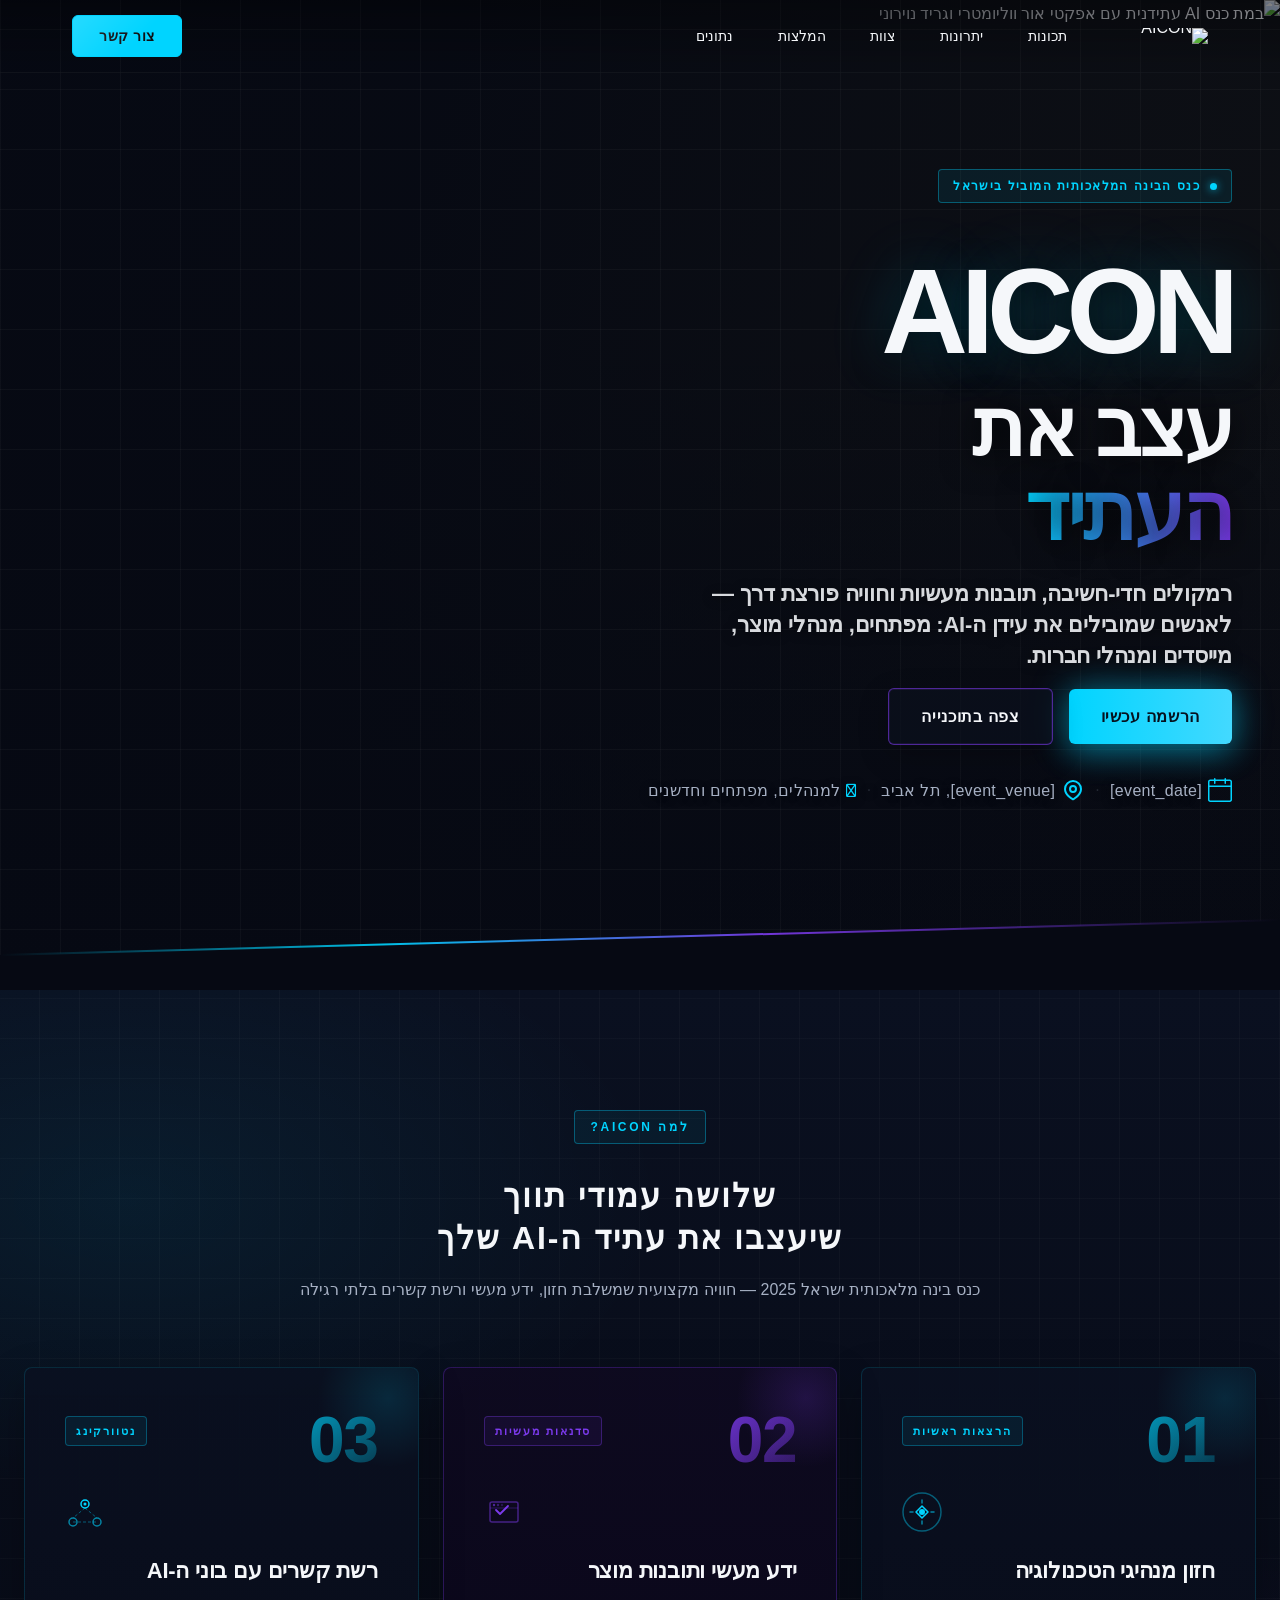
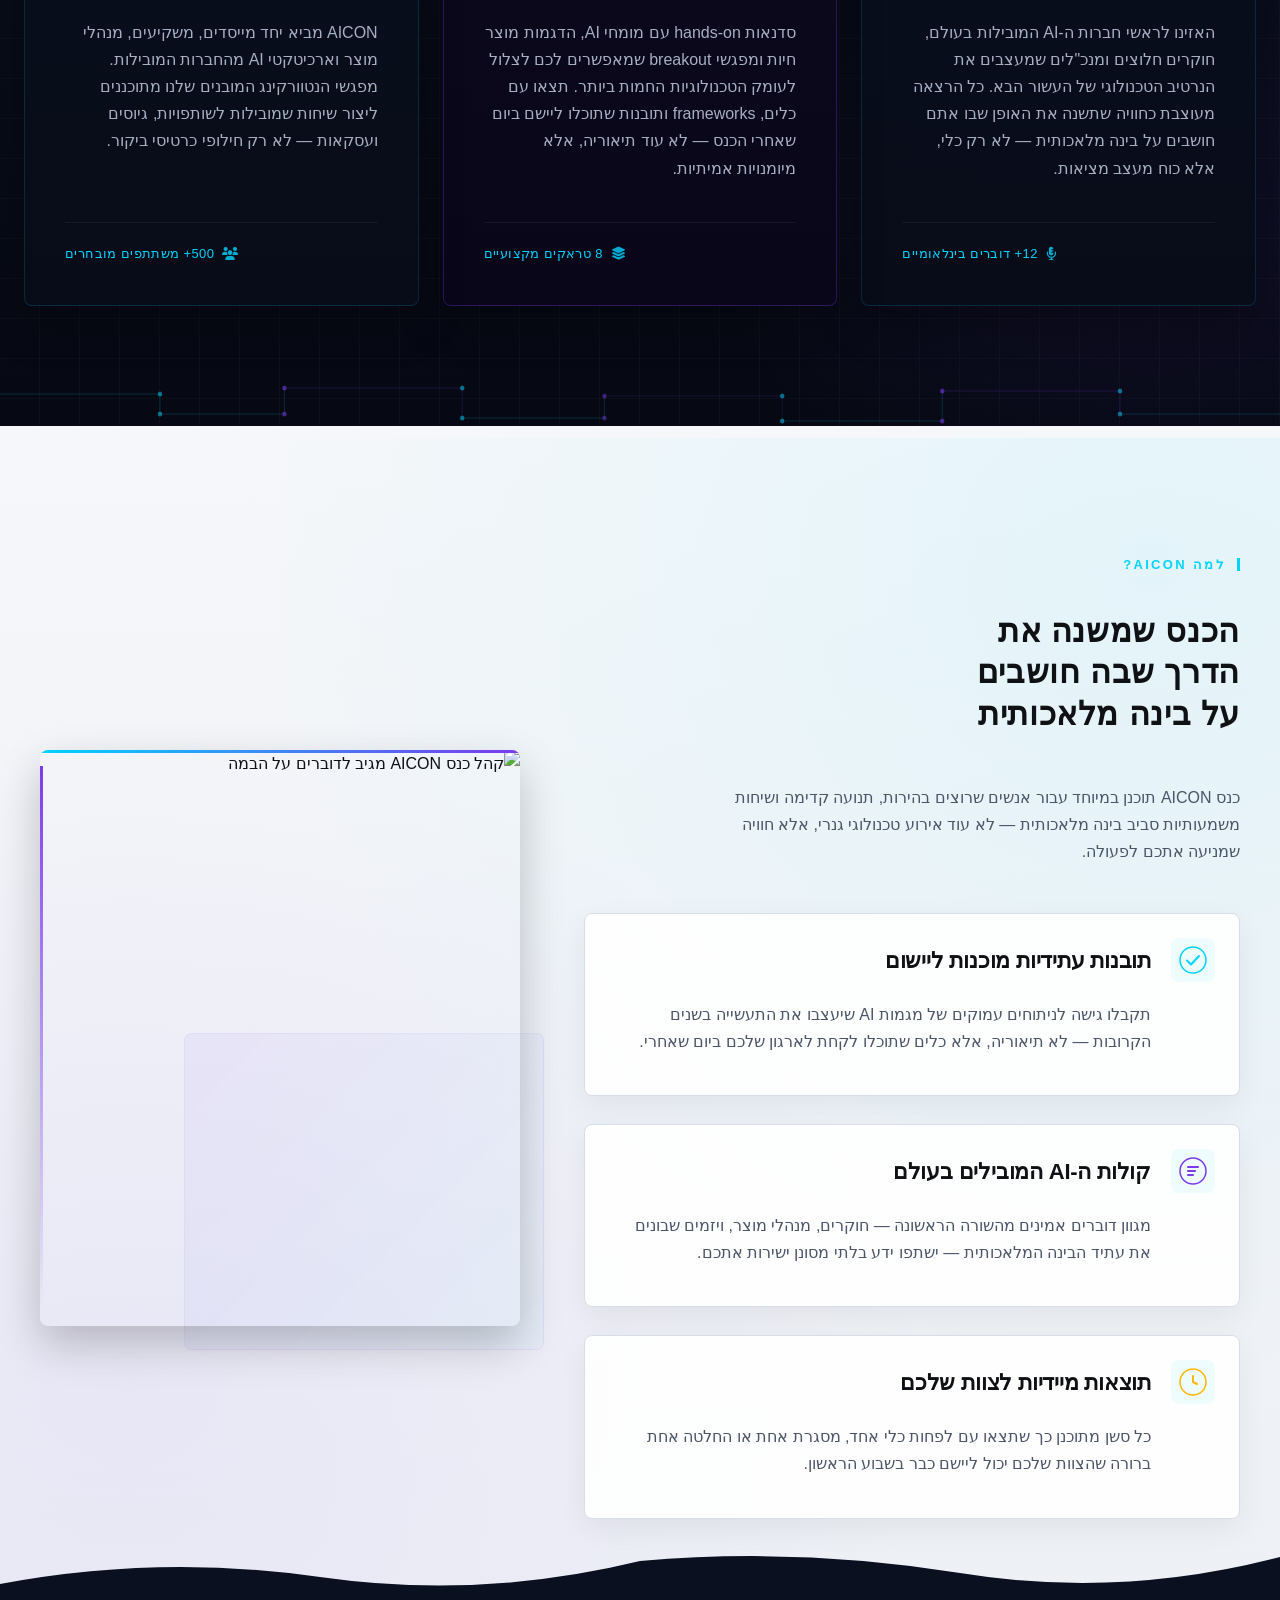
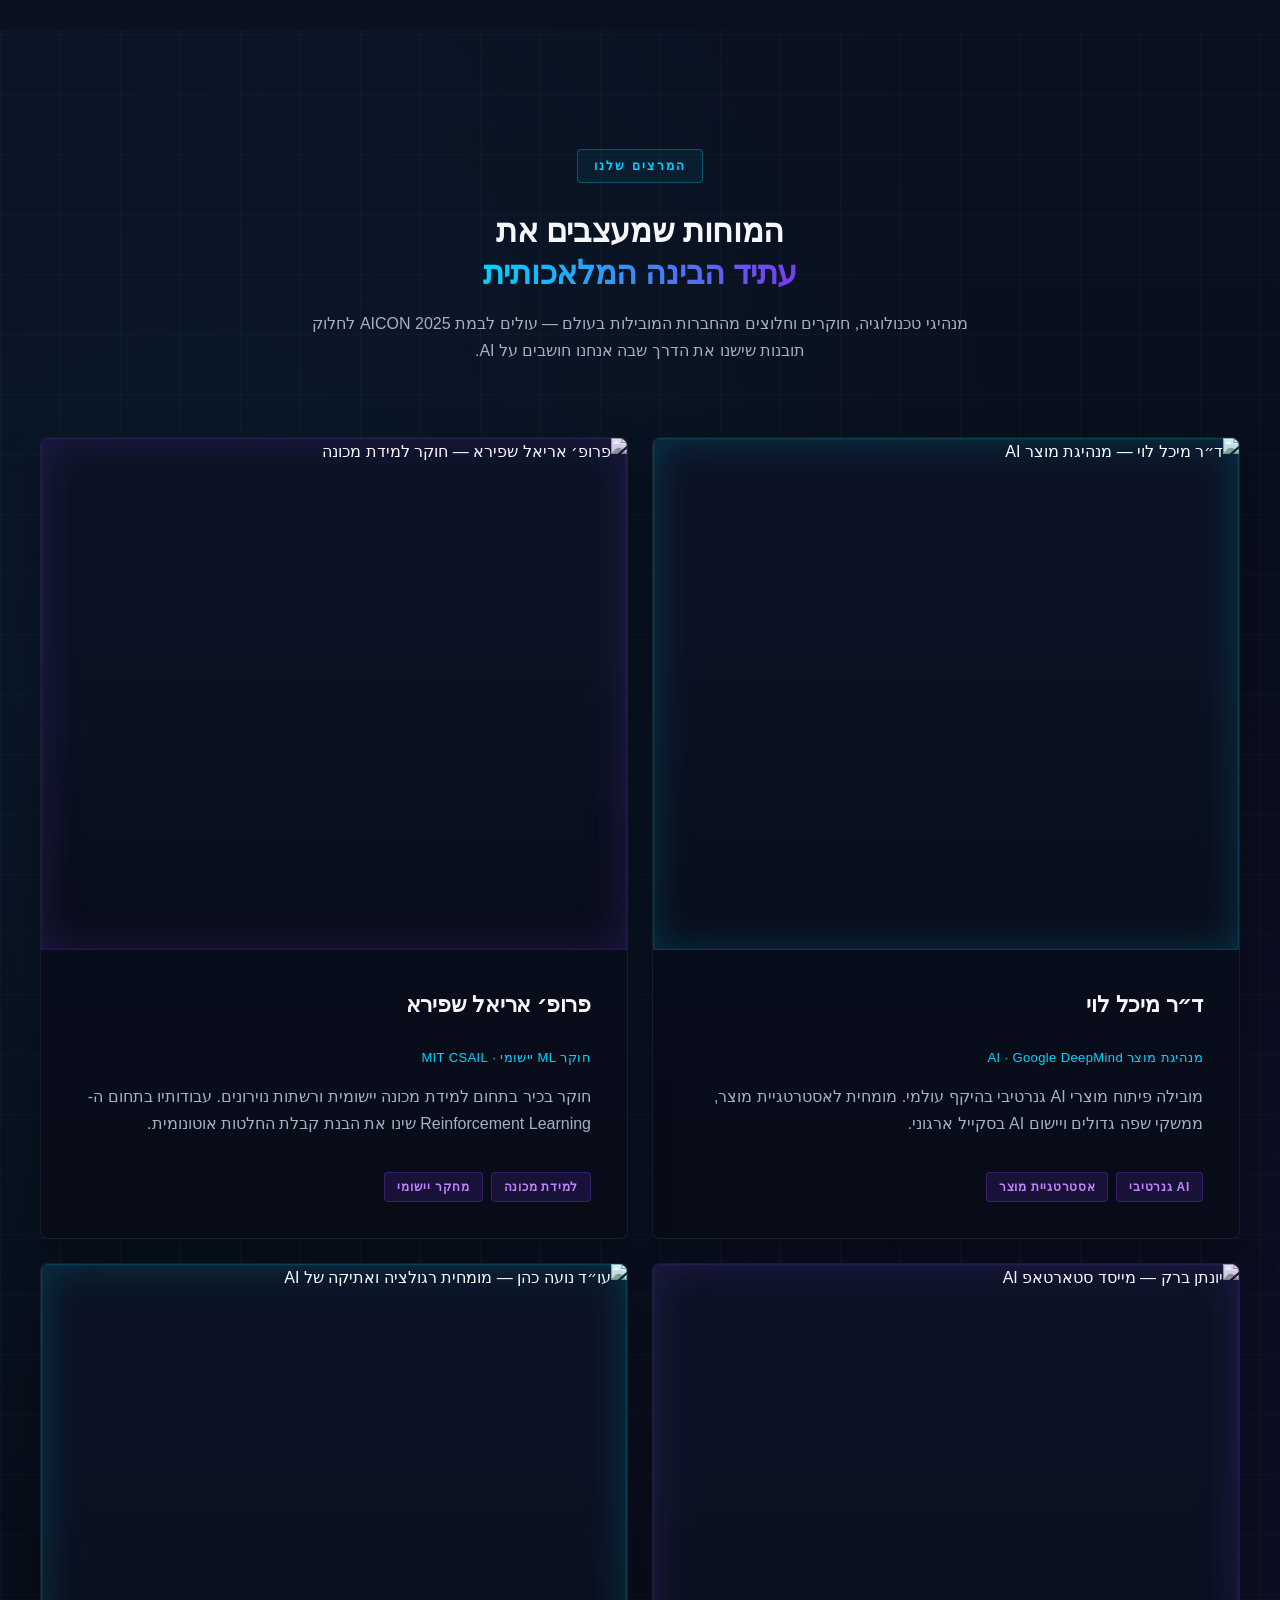
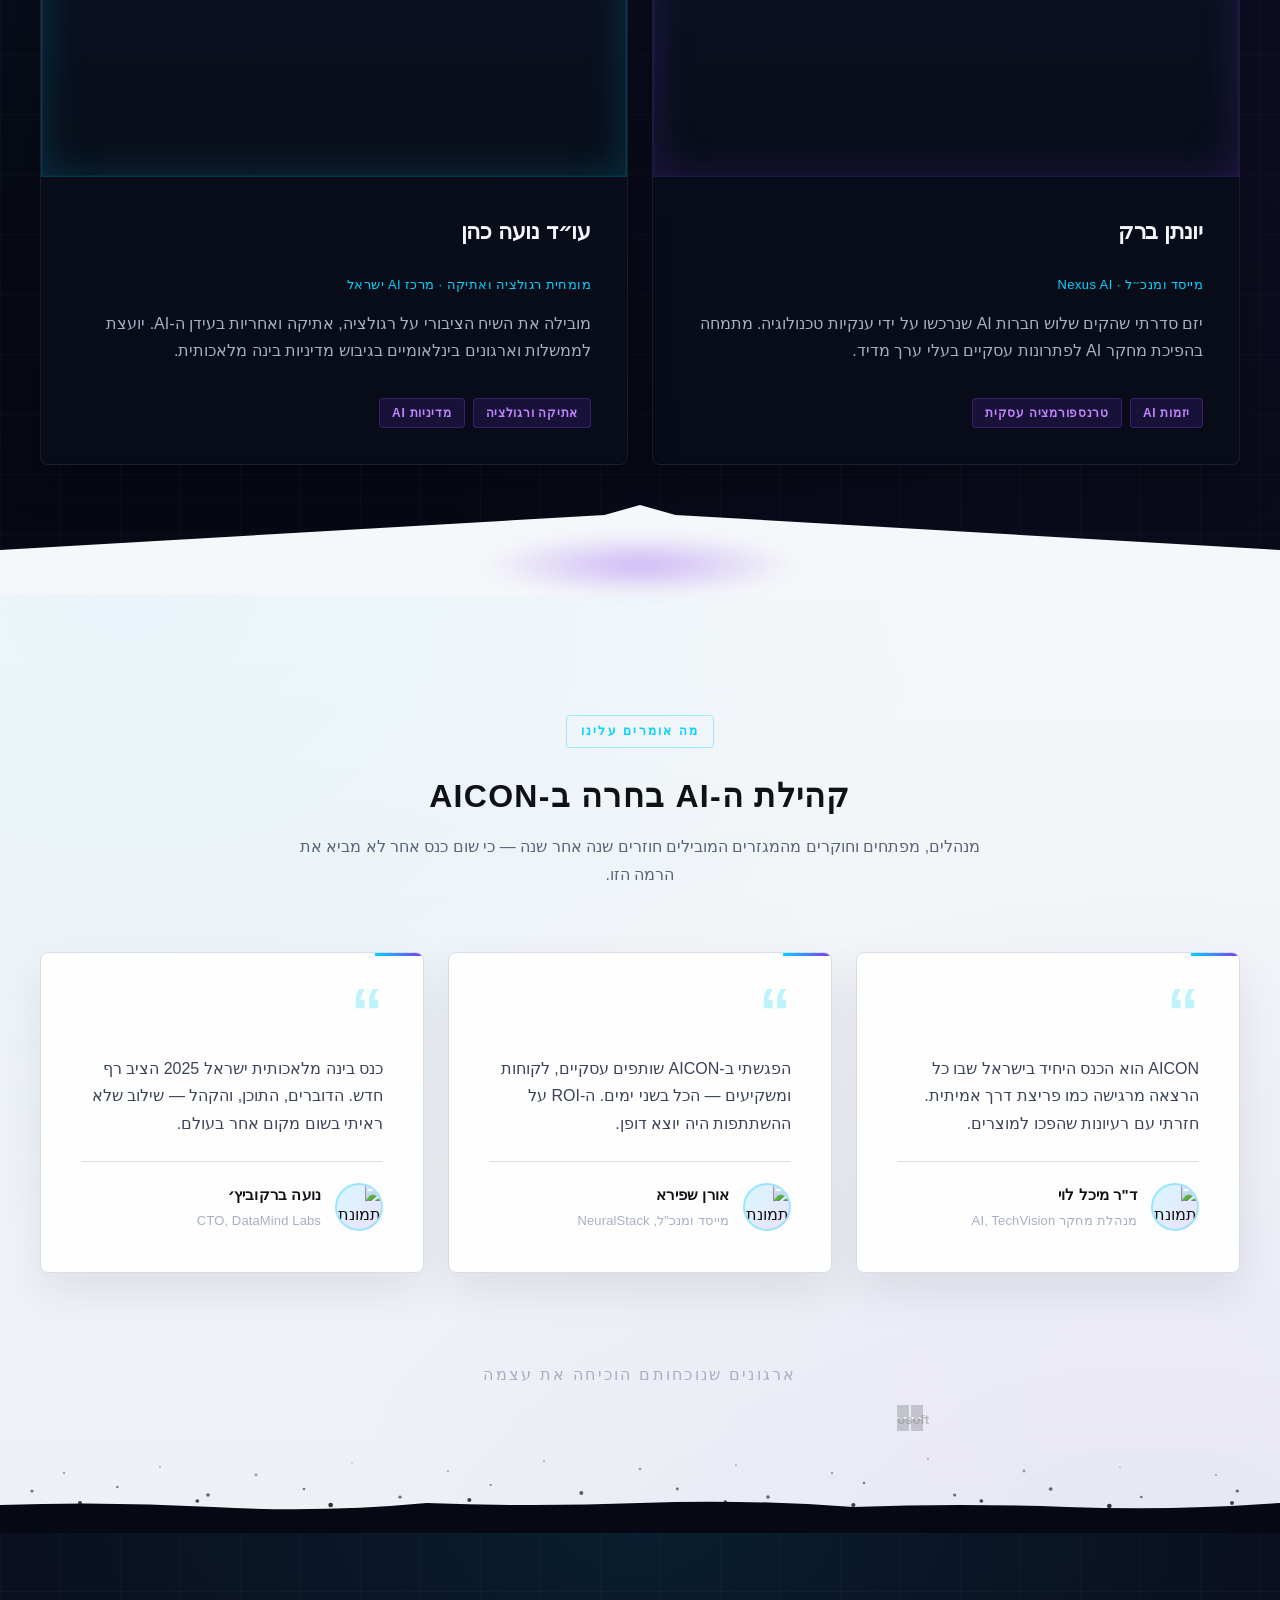
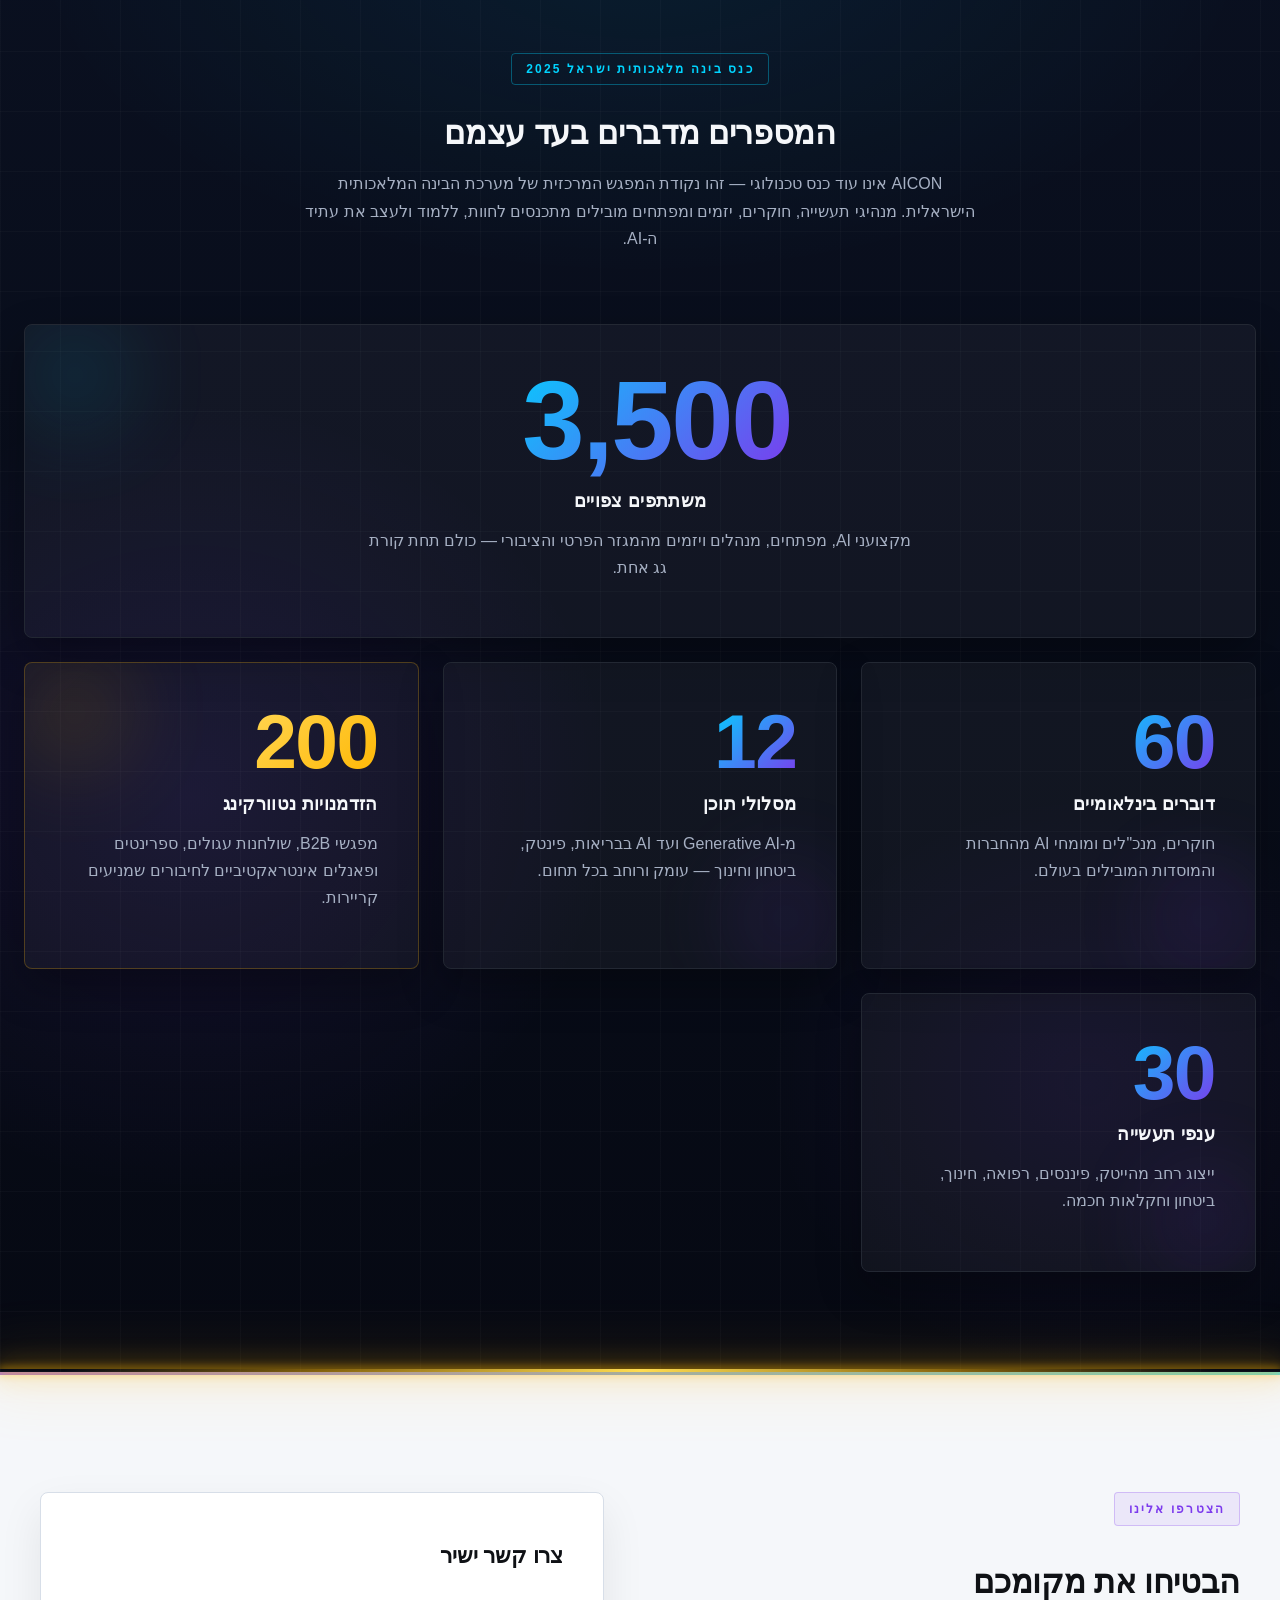
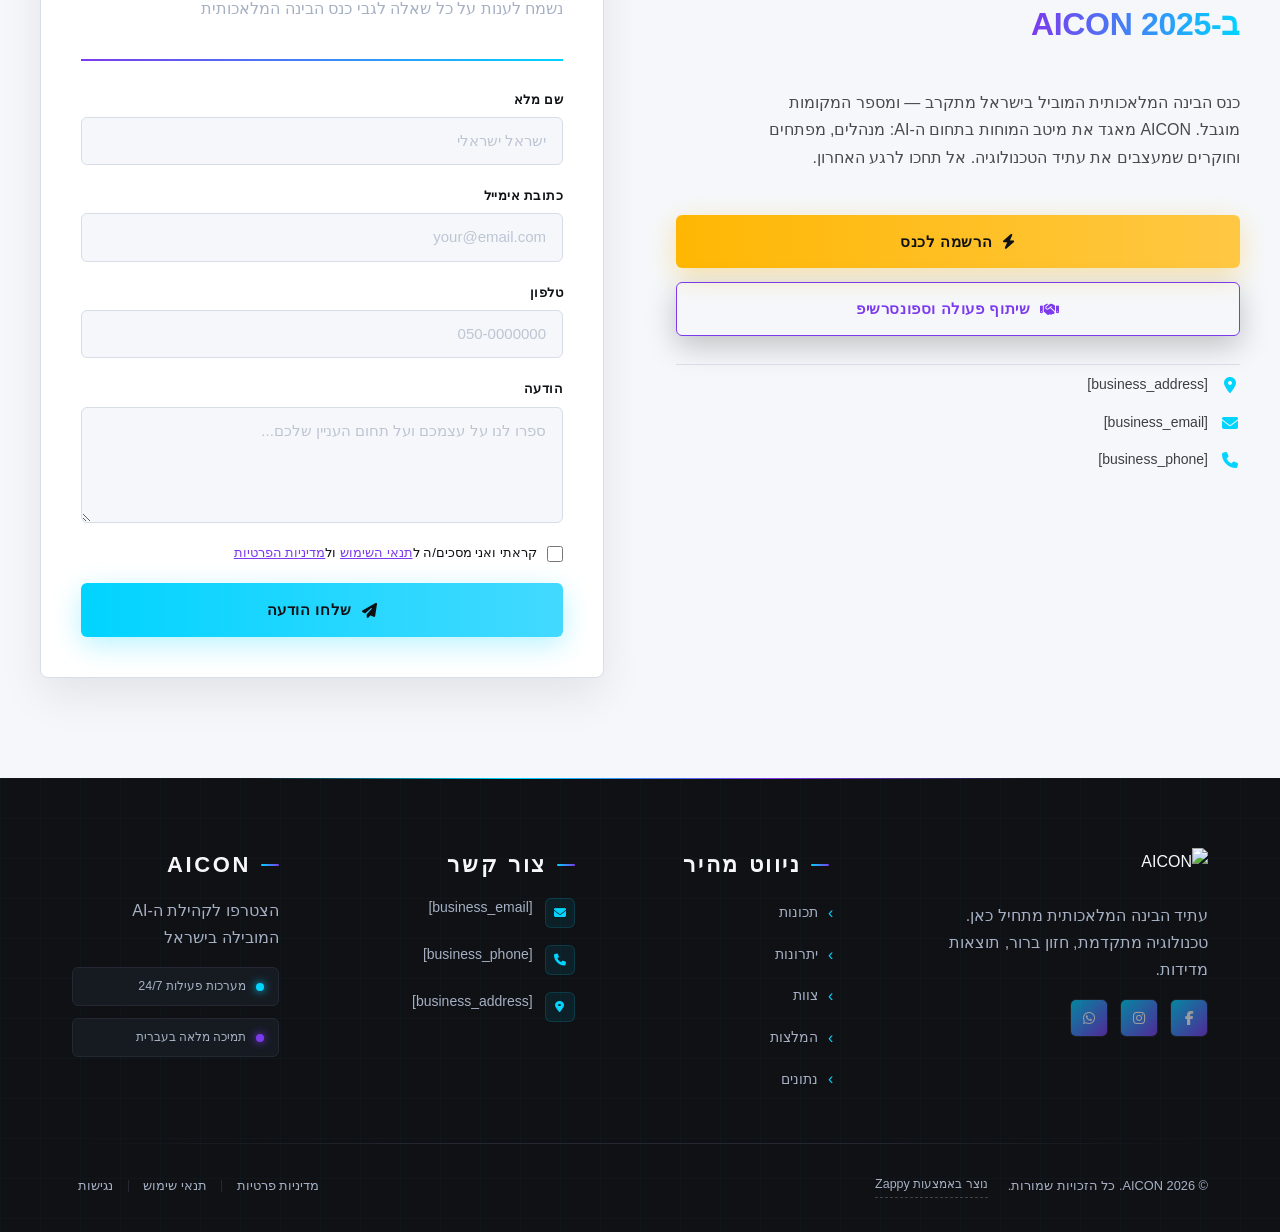
==== commit 3f37d726: "Background sync: Progressive GitHub Sync" ====
--- a/index.html
+++ b/index.html
@@ -783,10 +783,10 @@
 </script>
   
   <main>
-    <section class="index-hero-section" data-layout-spec="בית-hero" dir="rtl" data-hero-type="fullscreen-scrim">
+    <section class="index-hero-section" data-layout-spec="בית-hero" dir="rtl" data-hero-type="fullscreen-scrim" id="zappy-section-0">
   <!-- Background Image Layer -->
   <div class="index-hero-bg">
-    <img data-hero-bg="true" data-placeholder="index-hero-image-1" data-context="Dramatic futuristic AI conference stage with volumetric cyan and purple light beams cutting through darkness, neural network grid patterns projected on massive screens, holographic data visualizations floating in the air, a vast auditorium filled with glowing screens, deep dark atmosphere with high contrast zones of electric blue and violet light, cinematic wide angle, photorealistic, ultra high detail, no people visible, architectural grandeur of a high-stakes technology summit" width="1920" height="1080" src="/assets/site-index-hero-image-1.webp" alt="במת כנס AI עתידנית עם אפקטי אור ווליומטרי וגריד נוירוני">
+    <img data-hero-bg="true" data-placeholder="index-hero-image-1" data-context="Dramatic futuristic AI conference stage with volumetric cyan and purple light beams cutting through darkness, neural network grid patterns projected on massive screens, holographic data visualizations floating in the air, a vast auditorium filled with glowing screens, deep dark atmosphere with high contrast zones of electric blue and violet light, cinematic wide angle, photorealistic, ultra high detail, no people visible, architectural grandeur of a high-stakes technology summit" width="1920" height="1080" src="/assets/site-index-hero-image-1.webp" alt="במת כנס AI עתידנית עם אפקטי אור ווליומטרי וגריד נוירוני" data-hero-background="true" data-element-type="image" data-element-id="img-1775672192588-dm5p7kvdj">
   </div>
 
   <!-- Scrim Overlay -->
@@ -816,24 +816,24 @@
 
       <!-- CTA Buttons -->
       <div class="index-hero-ctas">
-        <a href="#register" class="index-hero-btn-primary">הרשמה עכשיו</a>
-        <a href="#program" class="index-hero-btn-secondary">צפה בתוכנייה</a>
+        <a href="#register" class="index-hero-btn-primary" data-element-type="button" data-element-id="btn-1775672192585-dtufnt3mi" data-native-element="true">הרשמה עכשיו</a>
+        <a href="#program" class="index-hero-btn-secondary" data-element-type="button" data-element-id="btn-1775672192585-eeo78n89c" data-native-element="true">צפה בתוכנייה</a>
       </div>
 
       <!-- Supporting info line -->
-      <p class="index-hero-meta">
+      <p class="index-hero-meta" >
         <span class="index-hero-meta-item">
-          <i class="fa-regular fa-calendar" aria-hidden="true"></i>
+          <svg xmlns="http://www.w3.org/2000/svg" aria-hidden="true" role="img" width="24" height="24" viewBox="0 0 16 16" data-icon="formkit:date" data-iconify="formkit:date" data-element-type="icon" data-element-id="native-icon-1775672293896-f8maxp9e6" data-icon-type="iconify" data-size-adjusted="true" style="width: 24px !important; height: 24px !important; display: inline-block; vertical-align: -0.125em; color: rgb(0, 212, 255);" class="iconify iconify--formkit"><path fill="currentColor" d="M14.5 16h-13C.67 16 0 15.33 0 14.5v-12C0 1.67.67 1 1.5 1h13c.83 0 1.5.67 1.5 1.5v12c0 .83-.67 1.5-1.5 1.5M1.5 2c-.28 0-.5.22-.5.5v12c0 .28.22.5.5.5h13c.28 0 .5-.22.5-.5v-12c0-.28-.22-.5-.5-.5z"></path><path fill="currentColor" d="M4.5 4c-.28 0-.5-.22-.5-.5v-3c0-.28.22-.5.5-.5s.5.22.5.5v3c0 .28-.22.5-.5.5m7 0c-.28 0-.5-.22-.5-.5v-3c0-.28.22-.5.5-.5s.5.22.5.5v3c0 .28-.22.5-.5.5m4 2H.5C.22 6 0 5.78 0 5.5S.22 5 .5 5h15c.28 0 .5.22.5.5s-.22.5-.5.5"></path></svg>
           [event_date]
         </span>
         <span class="index-hero-meta-divider" aria-hidden="true">·</span>
         <span class="index-hero-meta-item">
-          <i class="fa-regular fa-location-dot" aria-hidden="true"></i>
+          <svg xmlns="http://www.w3.org/2000/svg" aria-hidden="true" role="img" width="24" height="24" viewBox="0 0 24 24" data-icon="mingcute:location-line" data-iconify="mingcute:location-line" data-element-type="icon" data-element-id="native-icon-1775672264495-n9t4e7o6t" data-icon-type="iconify" data-size-adjusted="true" style="width: 24px; height: 24px; display: inline-block; vertical-align: -0.125em; color: rgb(0, 212, 255);" class="iconify iconify--mingcute"><g fill="none" fill-rule="evenodd"><path d="m12.593 23.258l-.011.002l-.071.035l-.02.004l-.014-.004l-.071-.035q-.016-.005-.024.005l-.004.01l-.017.428l.005.02l.01.013l.104.074l.015.004l.012-.004l.104-.074l.012-.016l.004-.017l-.017-.427q-.004-.016-.017-.018m.265-.113l-.013.002l-.185.093l-.01.01l-.003.011l.018.43l.005.012l.008.007l.201.093q.019.005.029-.008l.004-.014l-.034-.614q-.005-.018-.02-.022m-.715.002a.02.02 0 0 0-.027.006l-.006.014l-.034.614q.001.018.017.024l.015-.002l.201-.093l.01-.008l.004-.011l.017-.43l-.003-.012l-.01-.01z"></path><path fill="currentColor" d="M12 2a9 9 0 0 1 9 9c0 3.074-1.676 5.59-3.442 7.395a20.4 20.4 0 0 1-2.876 2.416l-.426.29l-.2.133l-.377.24l-.336.205l-.416.242a1.87 1.87 0 0 1-1.854 0l-.416-.242l-.52-.32l-.192-.125l-.41-.273a20.6 20.6 0 0 1-3.093-2.566C4.676 16.589 3 14.074 3 11a9 9 0 0 1 9-9m0 2a7 7 0 0 0-7 7c0 2.322 1.272 4.36 2.871 5.996a18 18 0 0 0 2.222 1.91l.458.326q.222.155.427.288l.39.25l.343.209l.289.169l.455-.269l.367-.23q.293-.186.627-.417l.458-.326a18 18 0 0 0 2.222-1.91C17.728 15.361 19 13.322 19 11a7 7 0 0 0-7-7m0 3a4 4 0 1 1 0 8a4 4 0 0 1 0-8m0 2a2 2 0 1 0 0 4a2 2 0 0 0 0-4"></path></g></svg>
           [event_venue], תל אביב
         </span>
         <span class="index-hero-meta-divider" aria-hidden="true">·</span>
         <span class="index-hero-meta-item">
-          <i class="fa-regular fa-users" aria-hidden="true"></i>
+          <i class="fa-regular fa-users" aria-hidden="true" style="cursor: pointer;"></i>
           למנהלים, מפתחים וחדשנים
         </span>
       </p>
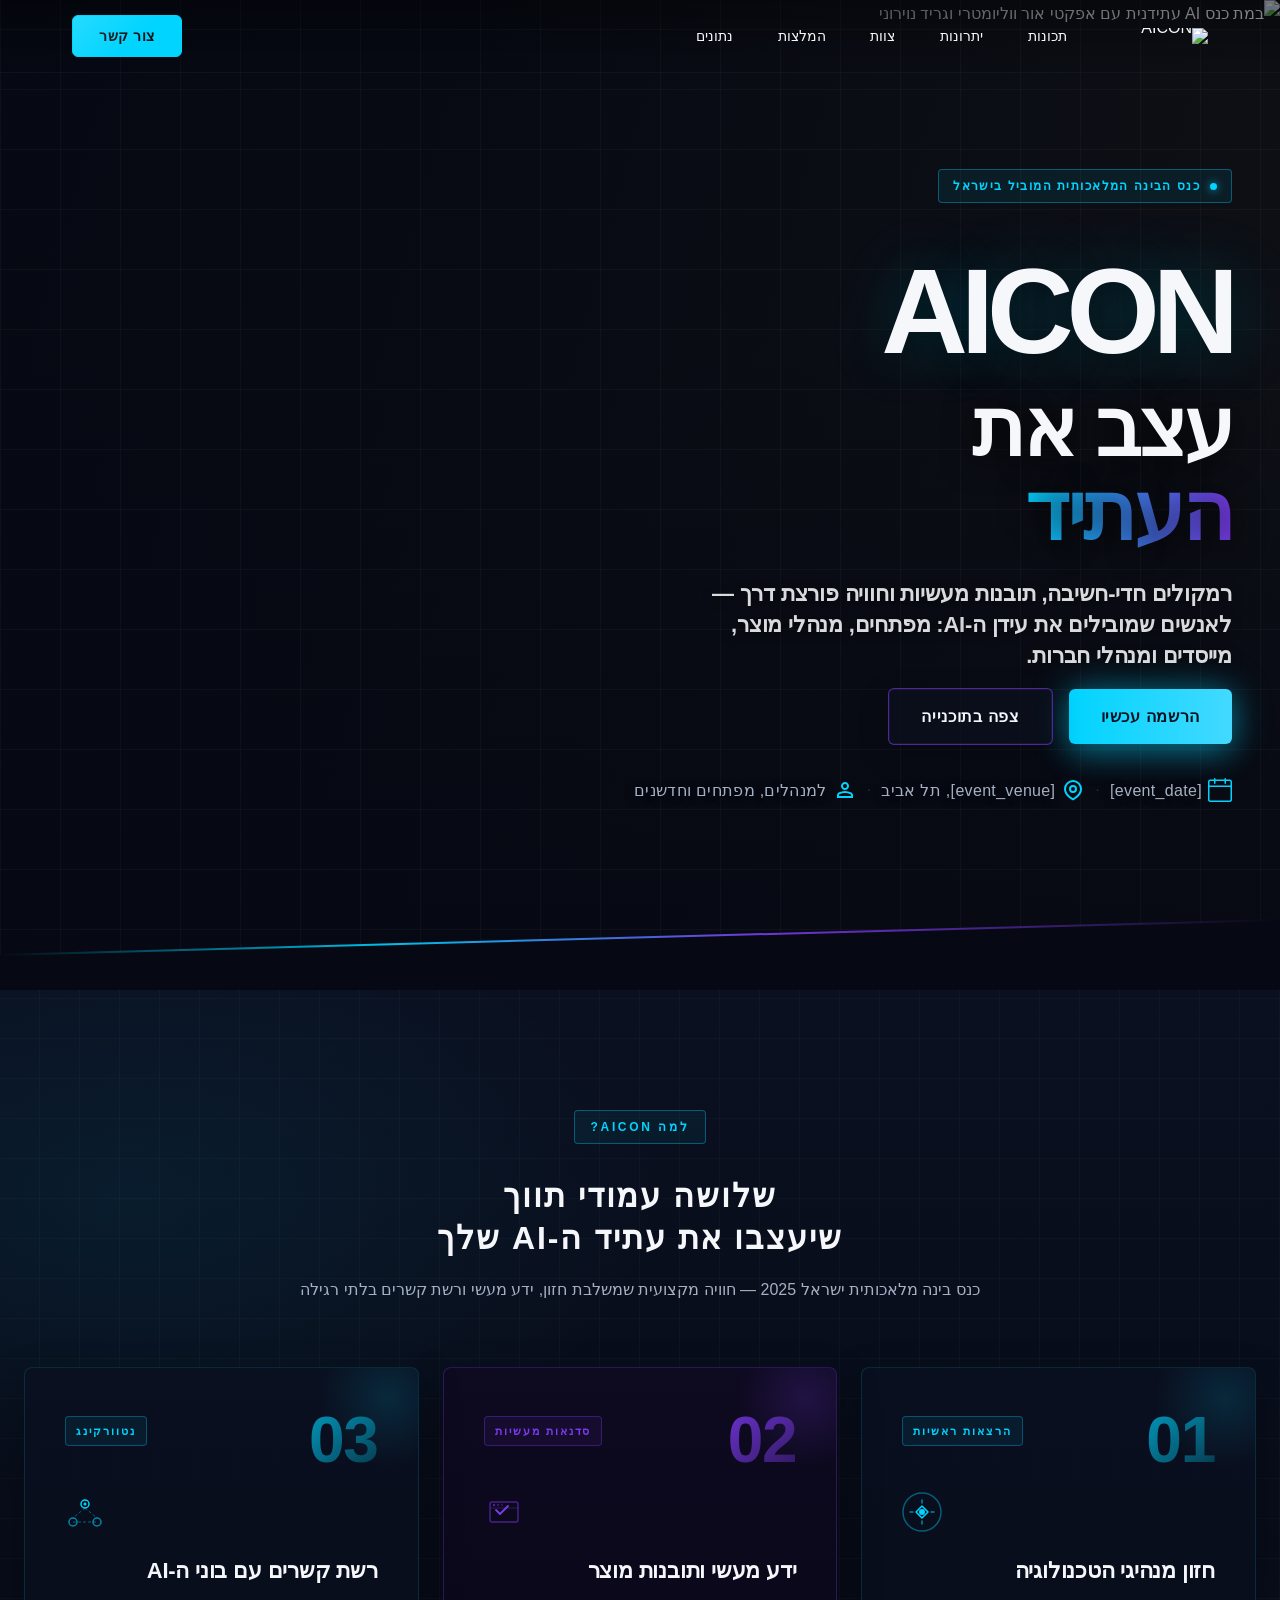
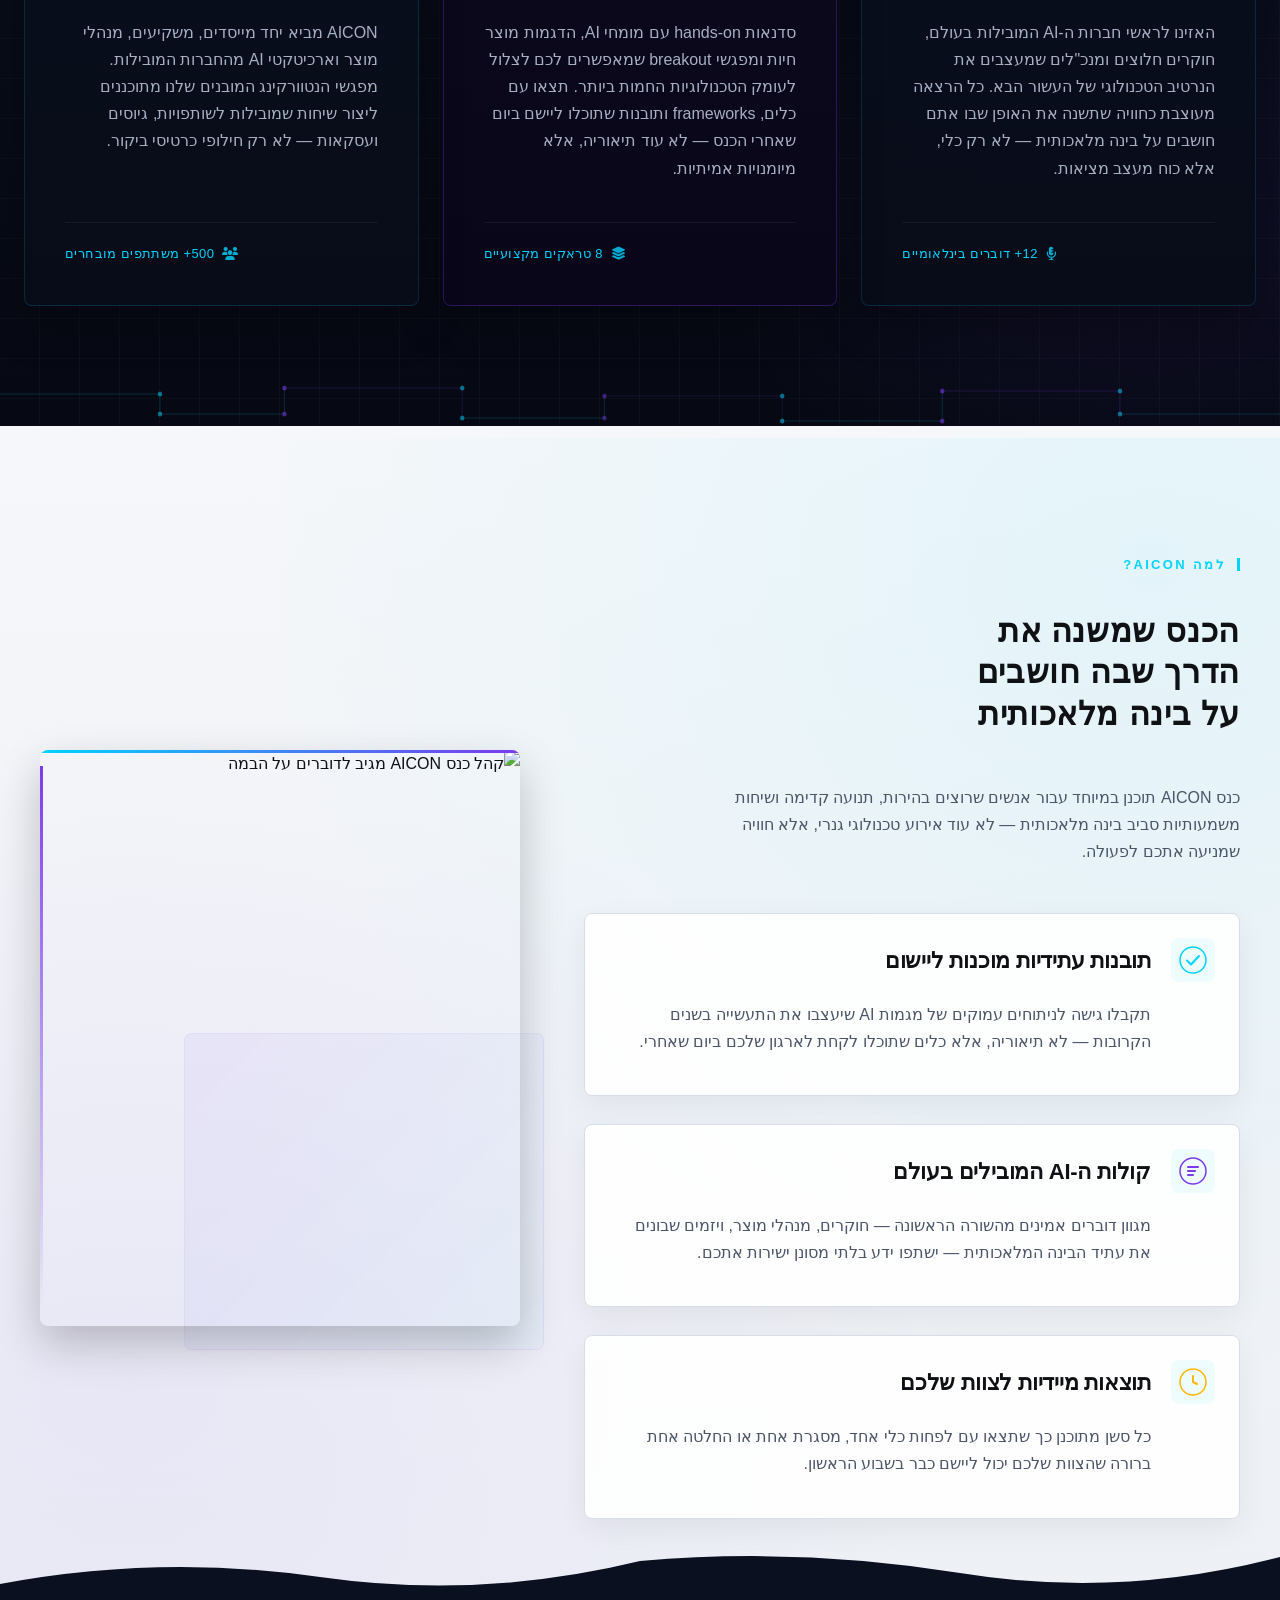
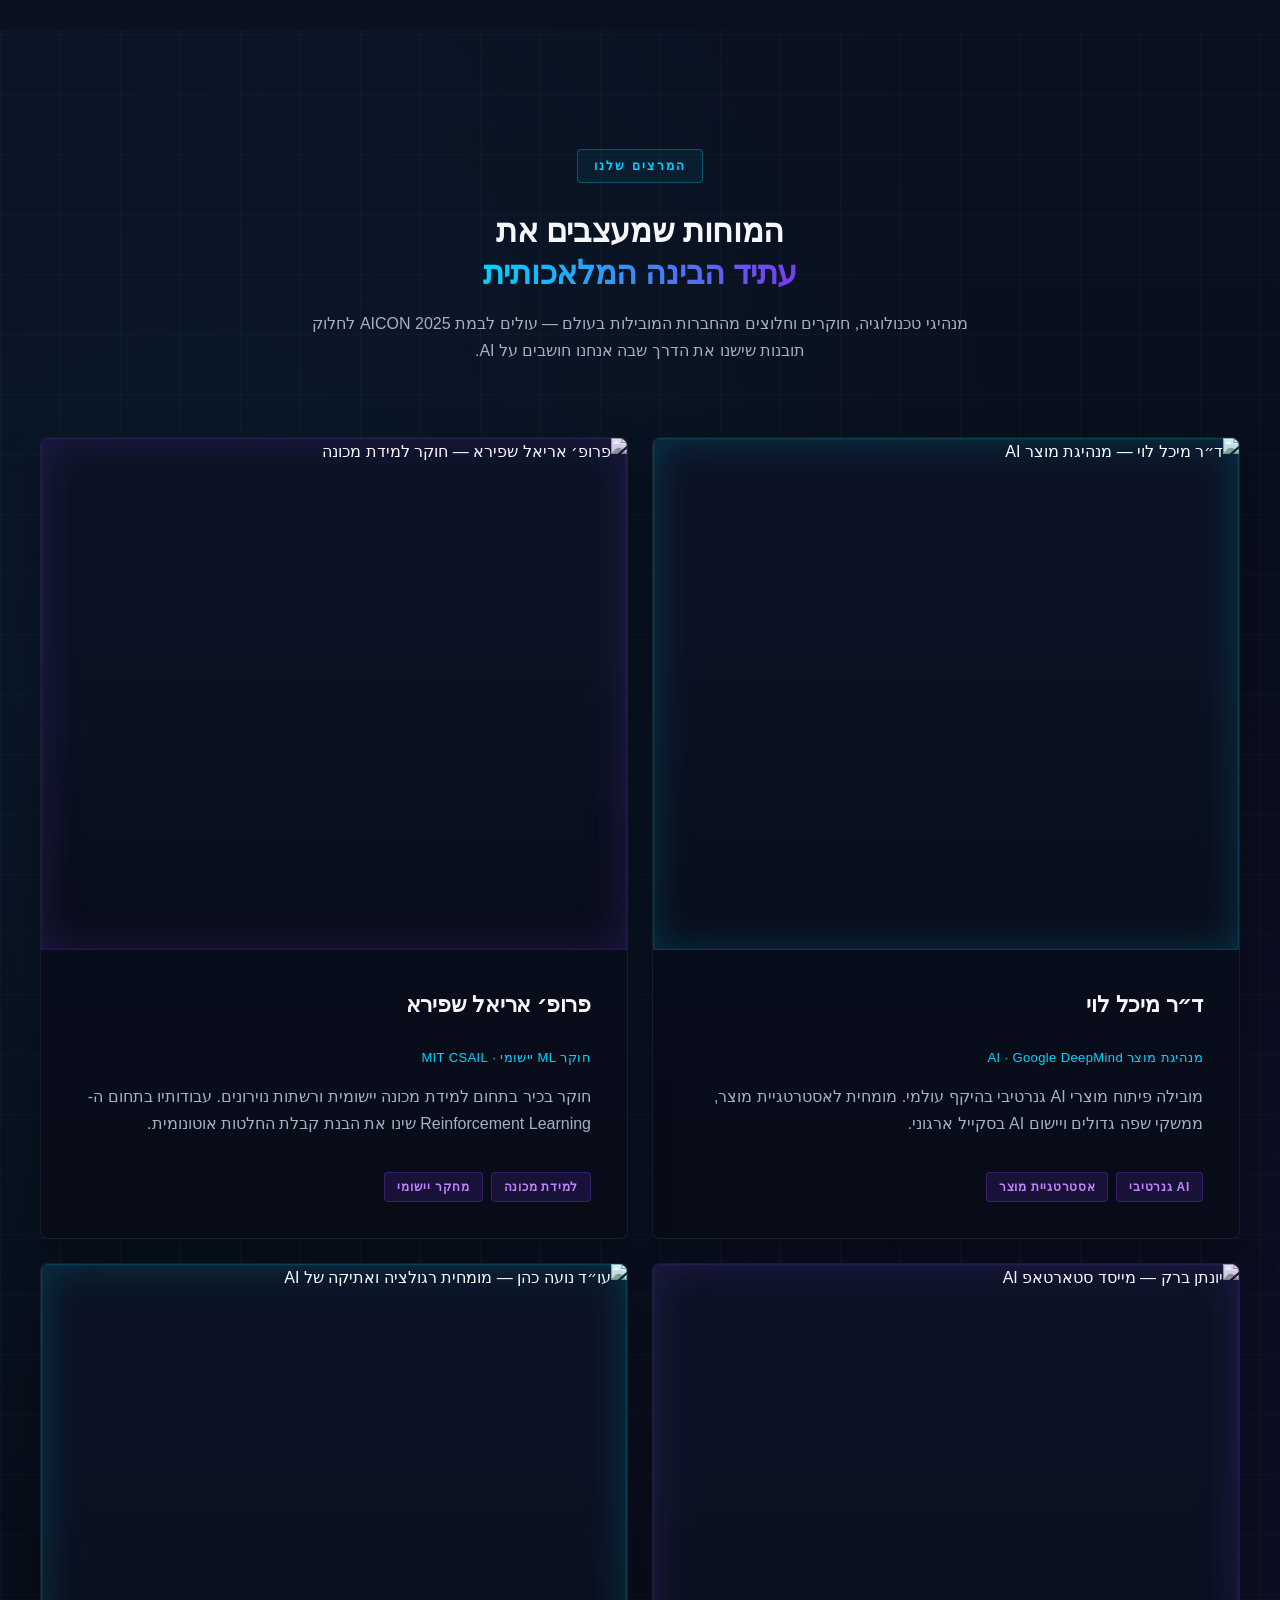
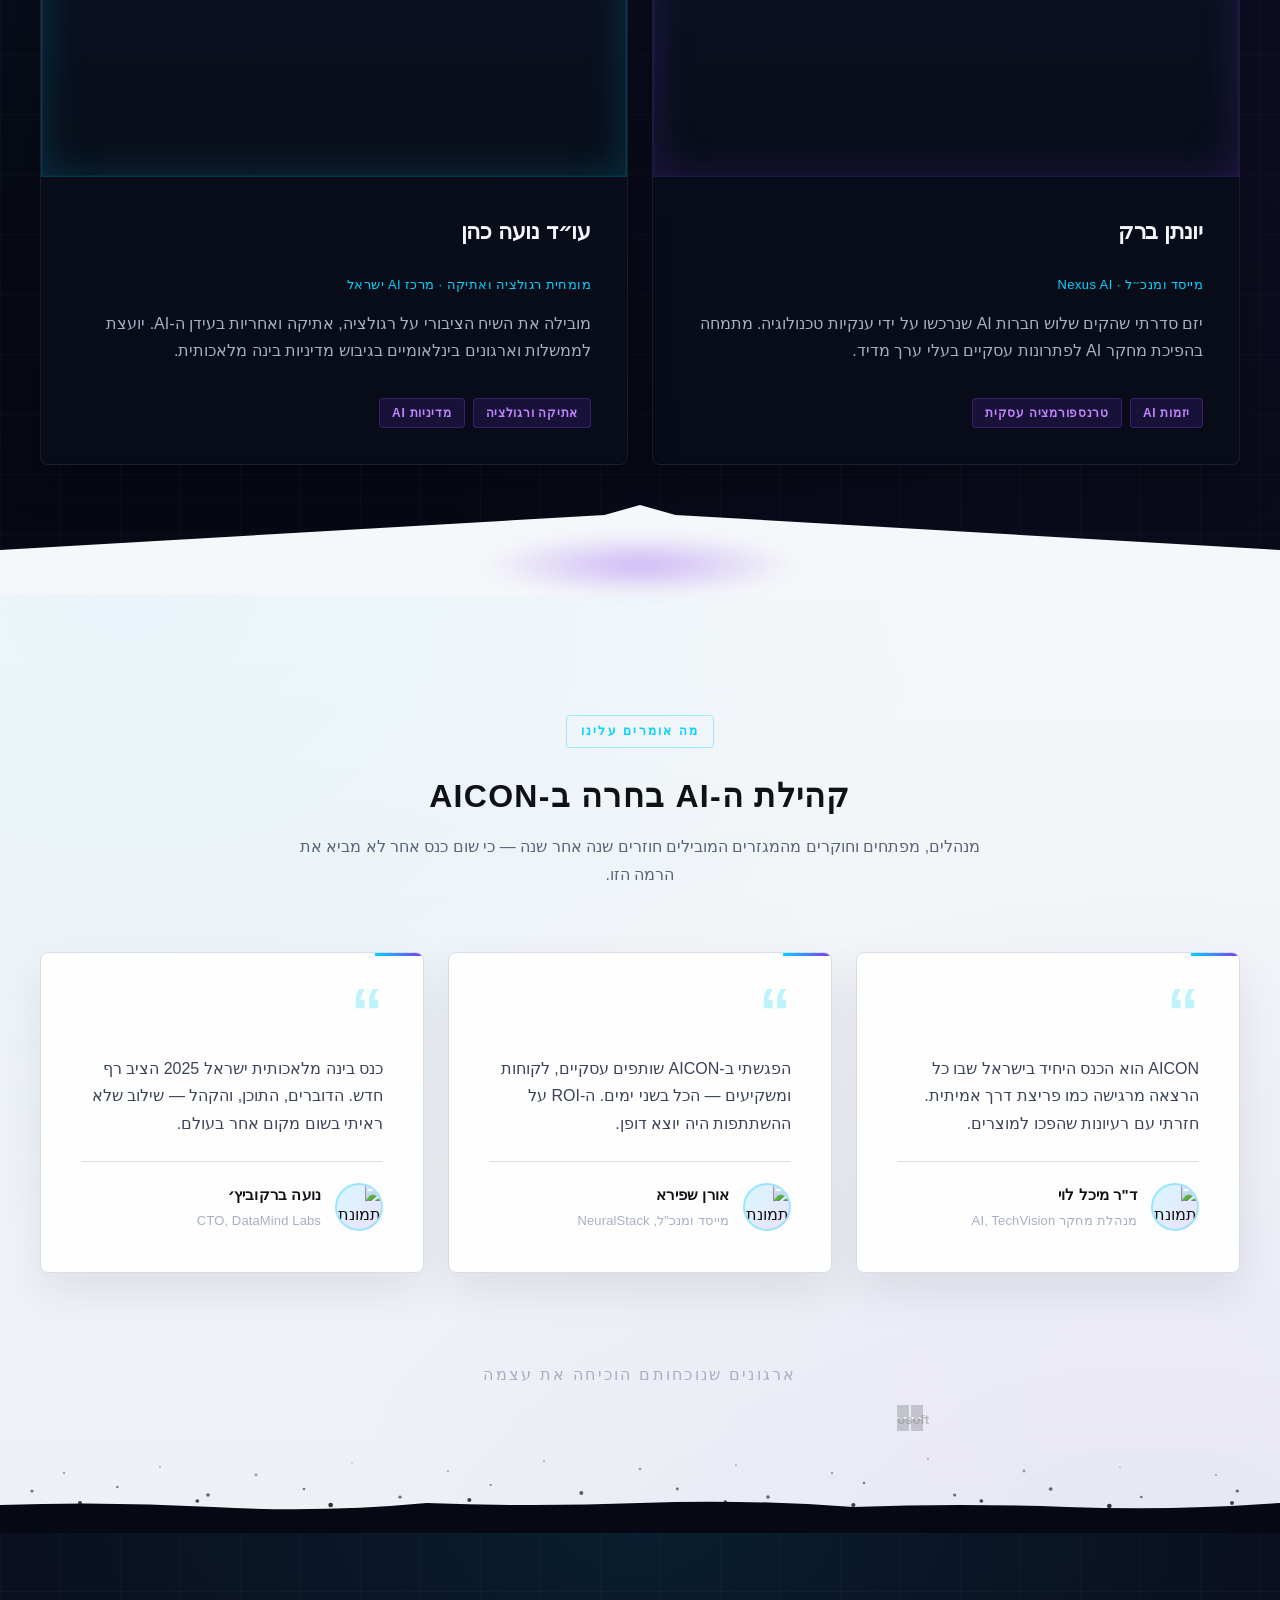
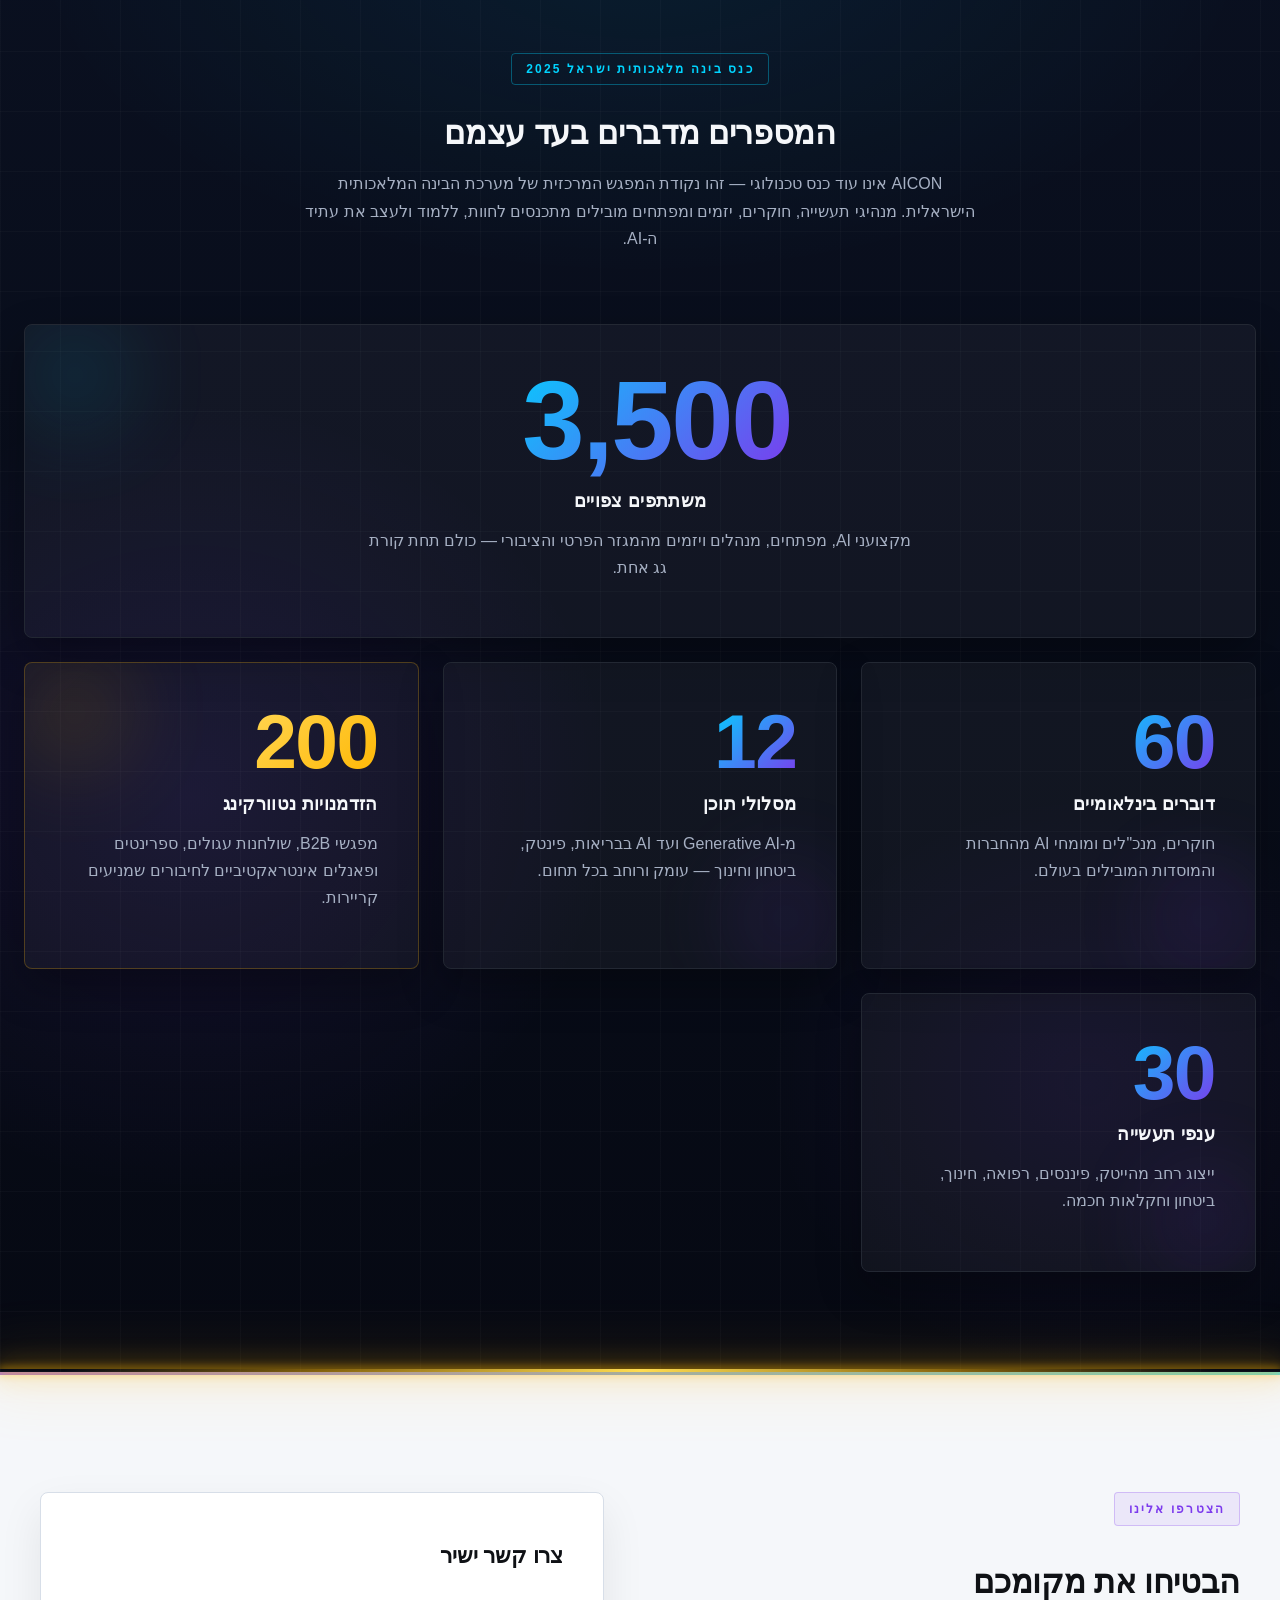
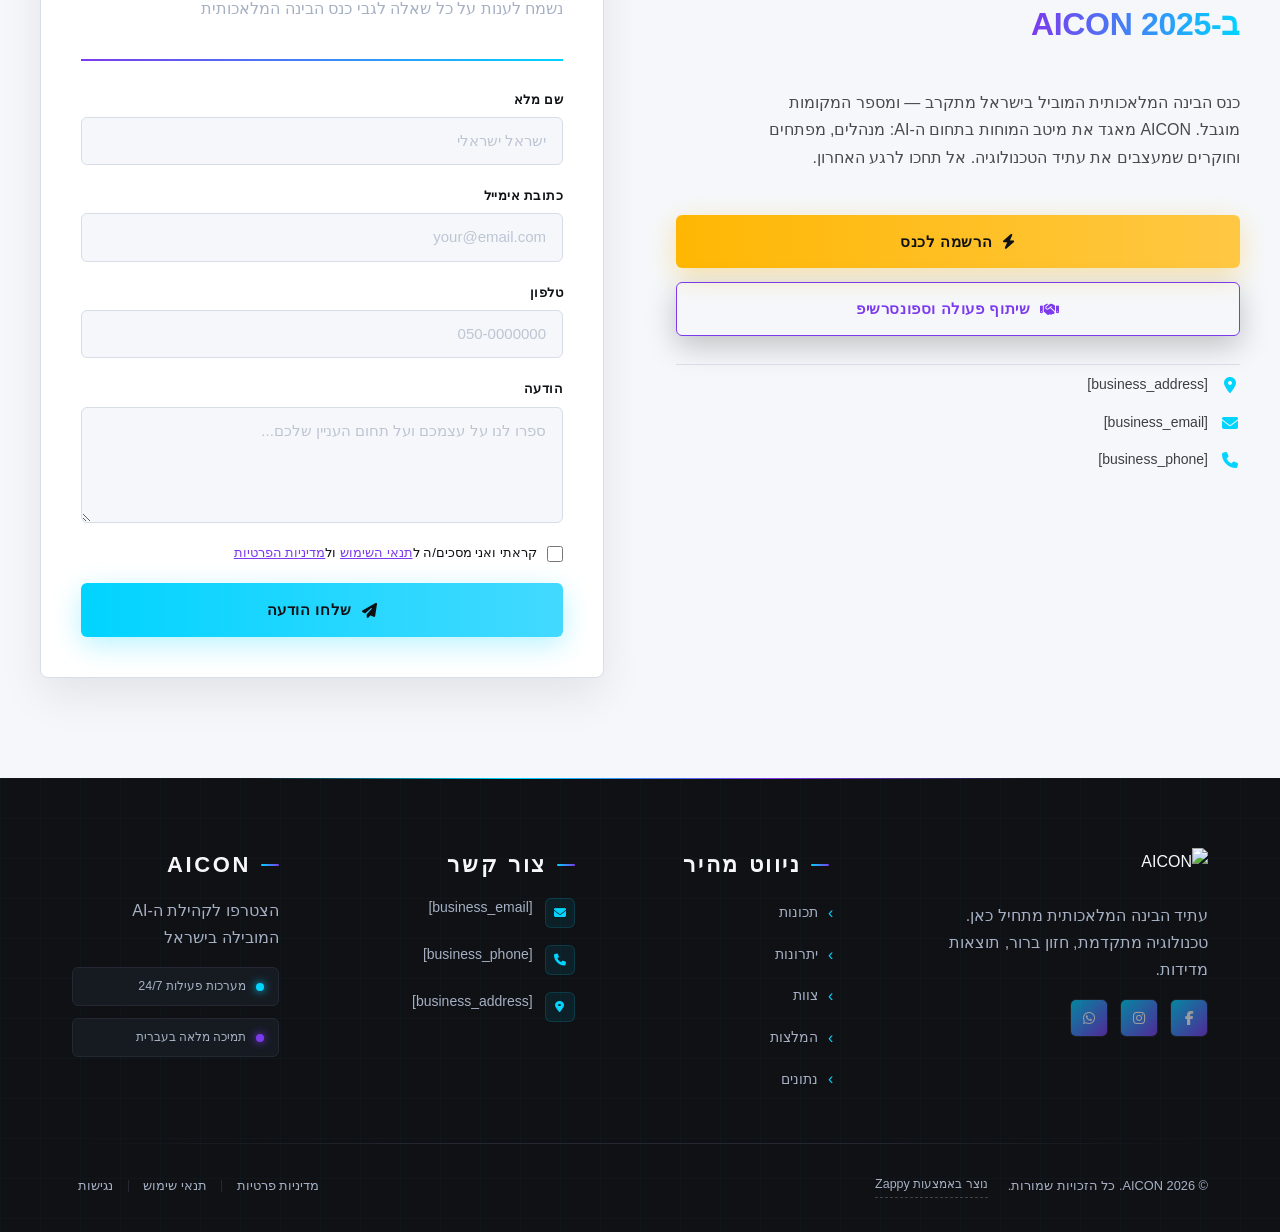
==== commit 1af06a2c: "Background sync: Progressive GitHub Sync" ====
--- a/index.html
+++ b/index.html
@@ -823,7 +823,7 @@
       <!-- Supporting info line -->
       <p class="index-hero-meta" >
         <span class="index-hero-meta-item">
-          <svg xmlns="http://www.w3.org/2000/svg" aria-hidden="true" role="img" width="24" height="24" viewBox="0 0 16 16" data-icon="formkit:date" data-iconify="formkit:date" data-element-type="icon" data-element-id="native-icon-1775672293896-f8maxp9e6" data-icon-type="iconify" data-size-adjusted="true" style="width: 24px !important; height: 24px !important; display: inline-block; vertical-align: -0.125em; color: rgb(0, 212, 255);" class="iconify iconify--formkit"><path fill="currentColor" d="M14.5 16h-13C.67 16 0 15.33 0 14.5v-12C0 1.67.67 1 1.5 1h13c.83 0 1.5.67 1.5 1.5v12c0 .83-.67 1.5-1.5 1.5M1.5 2c-.28 0-.5.22-.5.5v12c0 .28.22.5.5.5h13c.28 0 .5-.22.5-.5v-12c0-.28-.22-.5-.5-.5z"></path><path fill="currentColor" d="M4.5 4c-.28 0-.5-.22-.5-.5v-3c0-.28.22-.5.5-.5s.5.22.5.5v3c0 .28-.22.5-.5.5m7 0c-.28 0-.5-.22-.5-.5v-3c0-.28.22-.5.5-.5s.5.22.5.5v3c0 .28-.22.5-.5.5m4 2H.5C.22 6 0 5.78 0 5.5S.22 5 .5 5h15c.28 0 .5.22.5.5s-.22.5-.5.5"></path></svg>
+          <svg xmlns="http://www.w3.org/2000/svg" aria-hidden="true" role="img" width="24" height="24" viewBox="0 0 16 16" data-icon="formkit:date" data-iconify="formkit:date" data-element-type="icon" data-element-id="native-icon-1775672293896-f8maxp9e6" data-icon-type="iconify" data-size-adjusted="true" style="width: 24px; height: 24px; display: inline-block; vertical-align: -0.125em; color: rgb(0, 212, 255);" class="iconify iconify--formkit"><path fill="currentColor" d="M14.5 16h-13C.67 16 0 15.33 0 14.5v-12C0 1.67.67 1 1.5 1h13c.83 0 1.5.67 1.5 1.5v12c0 .83-.67 1.5-1.5 1.5M1.5 2c-.28 0-.5.22-.5.5v12c0 .28.22.5.5.5h13c.28 0 .5-.22.5-.5v-12c0-.28-.22-.5-.5-.5z"></path><path fill="currentColor" d="M4.5 4c-.28 0-.5-.22-.5-.5v-3c0-.28.22-.5.5-.5s.5.22.5.5v3c0 .28-.22.5-.5.5m7 0c-.28 0-.5-.22-.5-.5v-3c0-.28.22-.5.5-.5s.5.22.5.5v3c0 .28-.22.5-.5.5m4 2H.5C.22 6 0 5.78 0 5.5S.22 5 .5 5h15c.28 0 .5.22.5.5s-.22.5-.5.5"></path></svg>
           [event_date]
         </span>
         <span class="index-hero-meta-divider" aria-hidden="true">·</span>
@@ -833,7 +833,7 @@
         </span>
         <span class="index-hero-meta-divider" aria-hidden="true">·</span>
         <span class="index-hero-meta-item">
-          <i class="fa-regular fa-users" aria-hidden="true" style="cursor: pointer;"></i>
+          <svg xmlns="http://www.w3.org/2000/svg" aria-hidden="true" role="img" width="24" height="24" viewBox="0 0 24 24" data-icon="material-symbols:person-outline" data-iconify="material-symbols:person-outline" data-element-type="icon" data-element-id="native-icon-1775672319896-pt92v6buz" data-icon-type="iconify" data-size-adjusted="true" style="width: 24px !important; height: 24px !important; display: inline-block; vertical-align: -0.125em; color: rgb(0, 212, 255);" class="iconify iconify--material-symbols"><path fill="currentColor" d="M9.175 10.825Q8 9.65 8 8t1.175-2.825T12 4t2.825 1.175T16 8t-1.175 2.825T12 12t-2.825-1.175M4 20v-2.8q0-.85.438-1.562T5.6 14.55q1.55-.775 3.15-1.162T12 13t3.25.388t3.15 1.162q.725.375 1.163 1.088T20 17.2V20zm2-2h12v-.8q0-.275-.137-.5t-.363-.35q-1.35-.675-2.725-1.012T12 15t-2.775.338T6.5 16.35q-.225.125-.363.35T6 17.2zm7.413-8.587Q14 8.825 14 8t-.587-1.412T12 6t-1.412.588T10 8t.588 1.413T12 10t1.413-.587M12 18"></path></svg>
           למנהלים, מפתחים וחדשנים
         </span>
       </p>
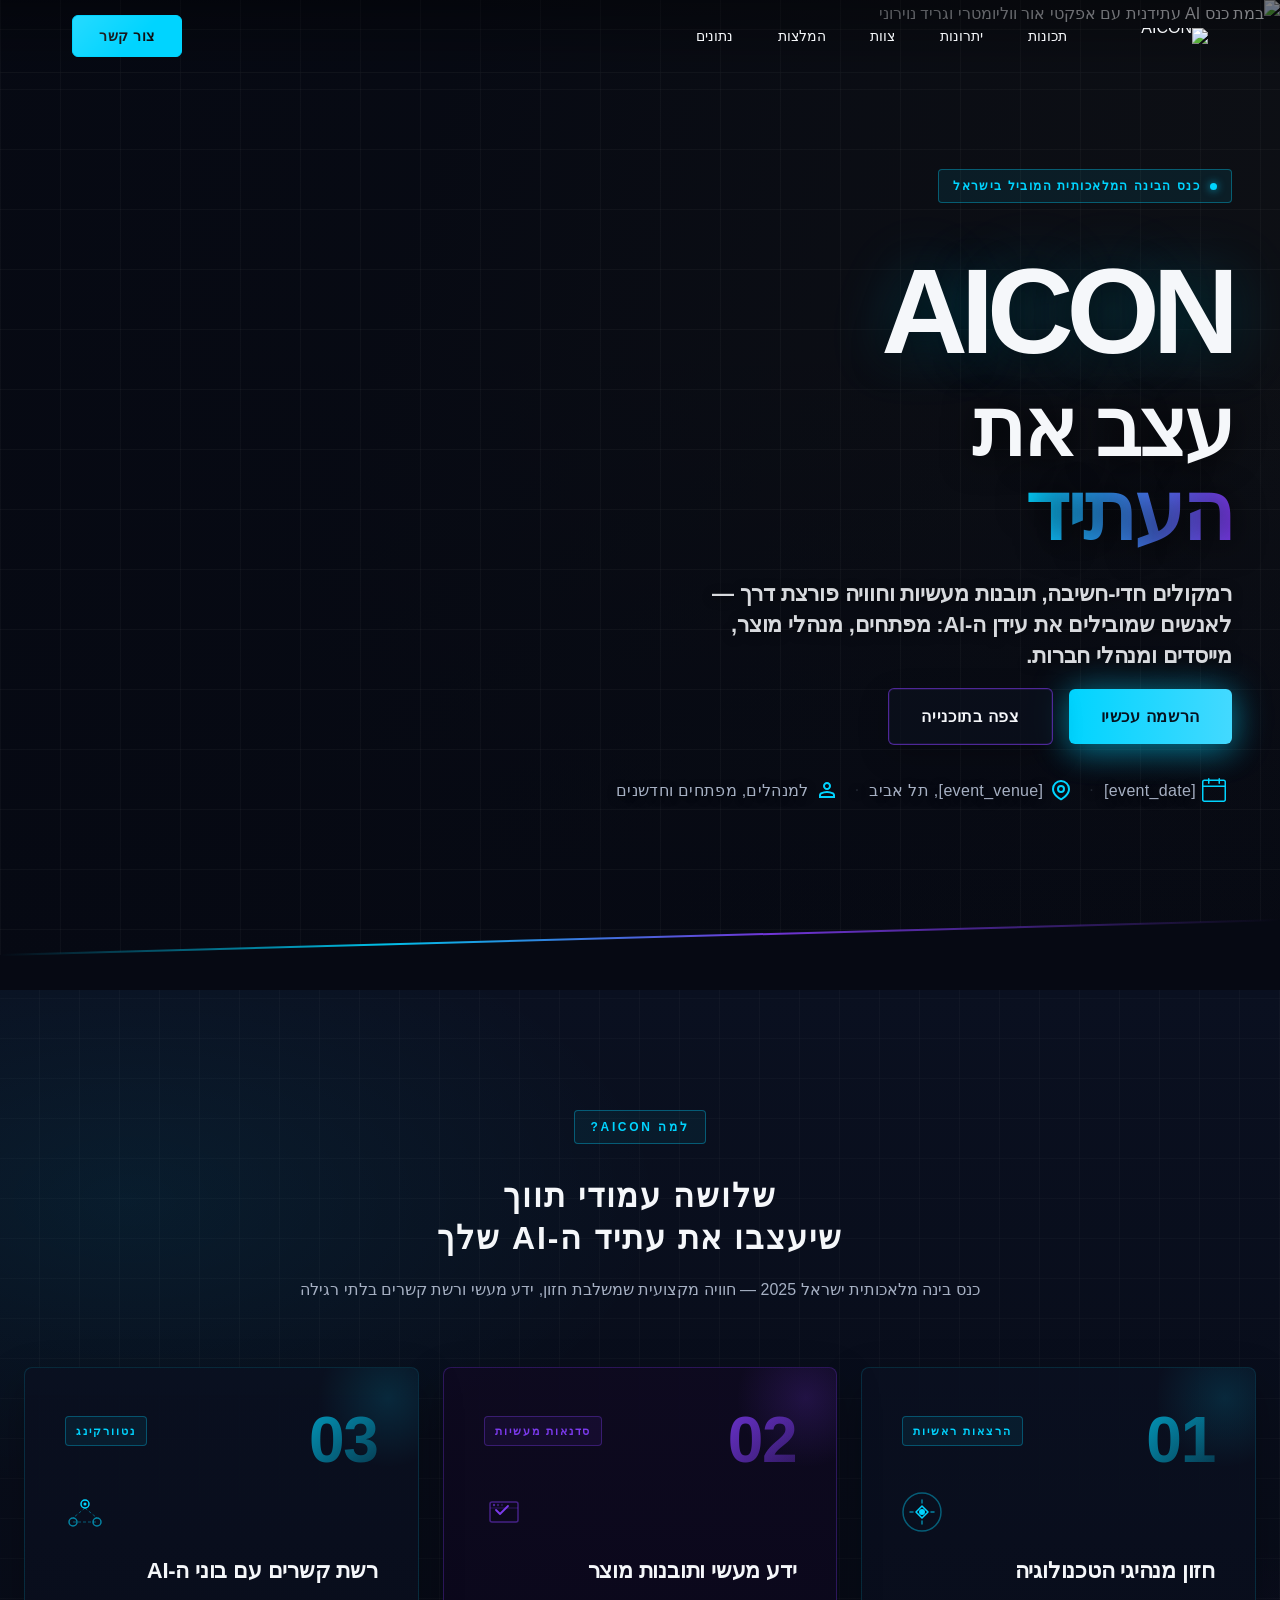
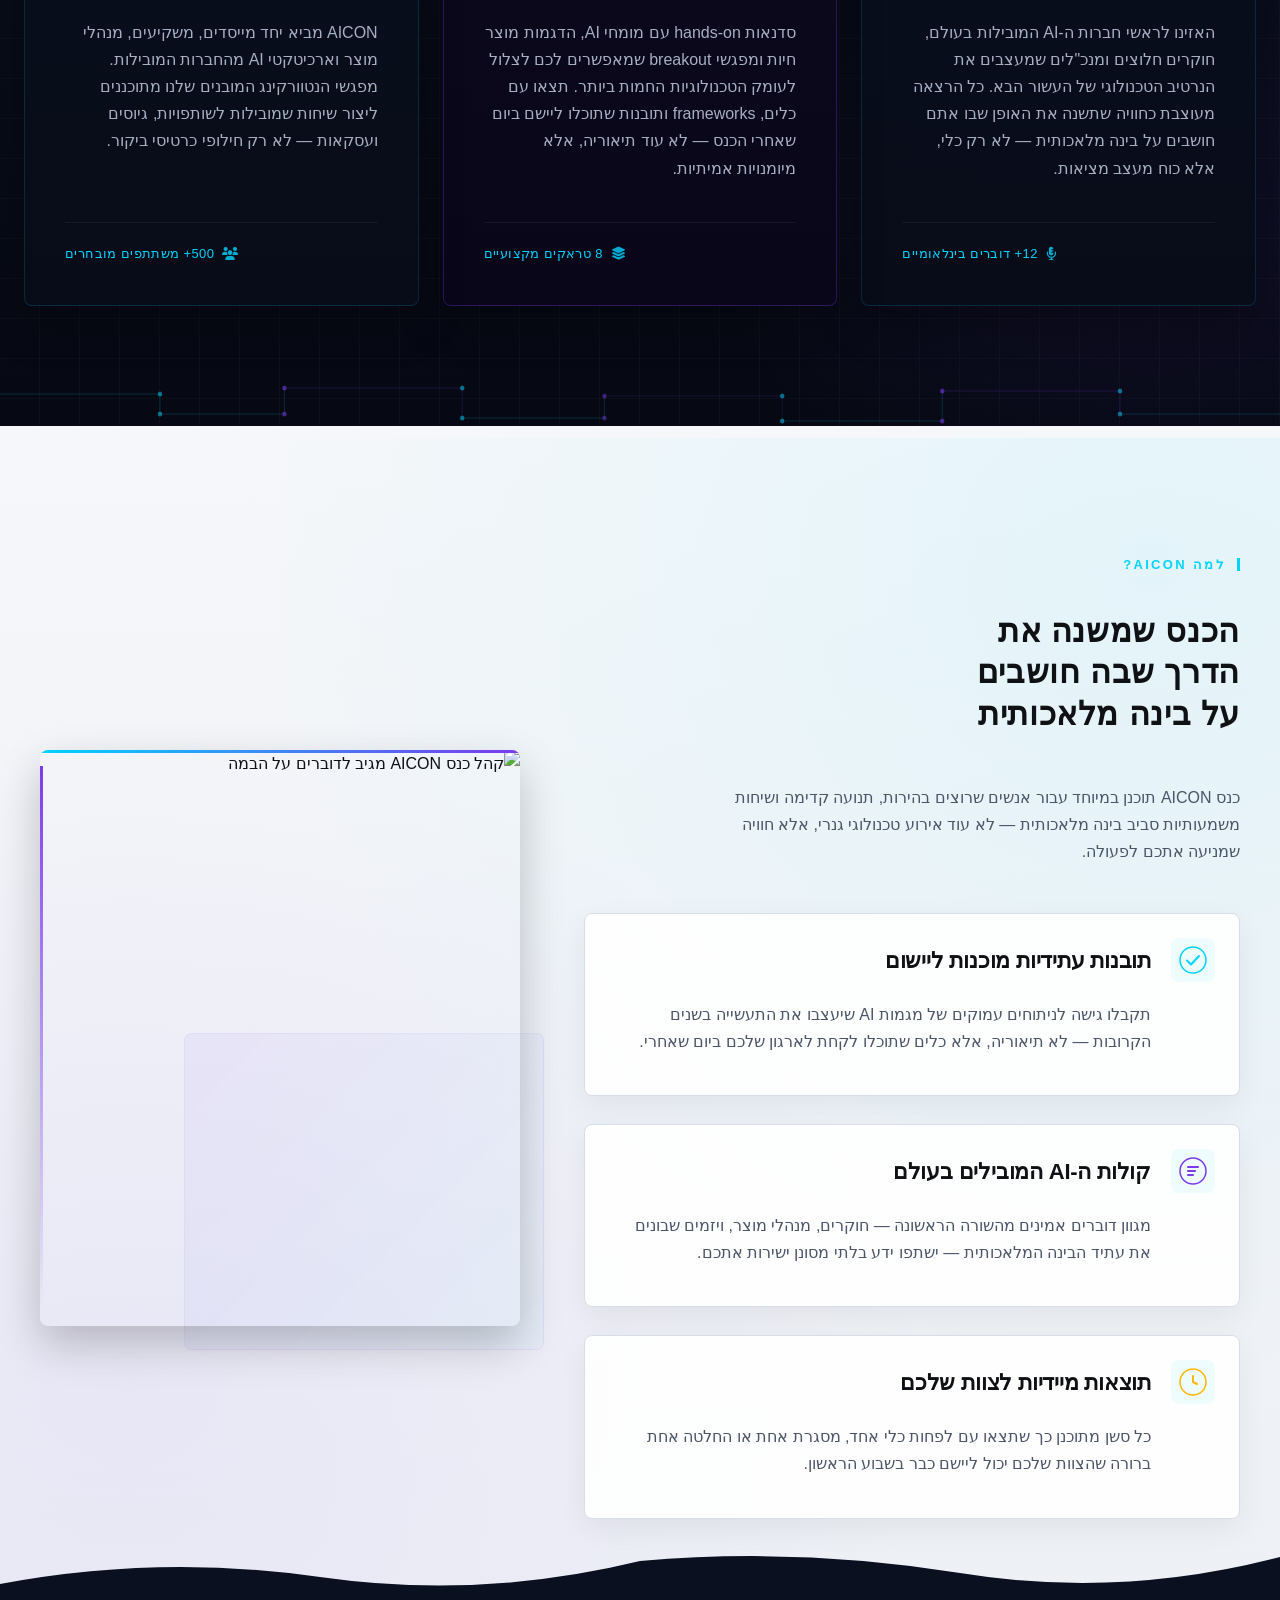
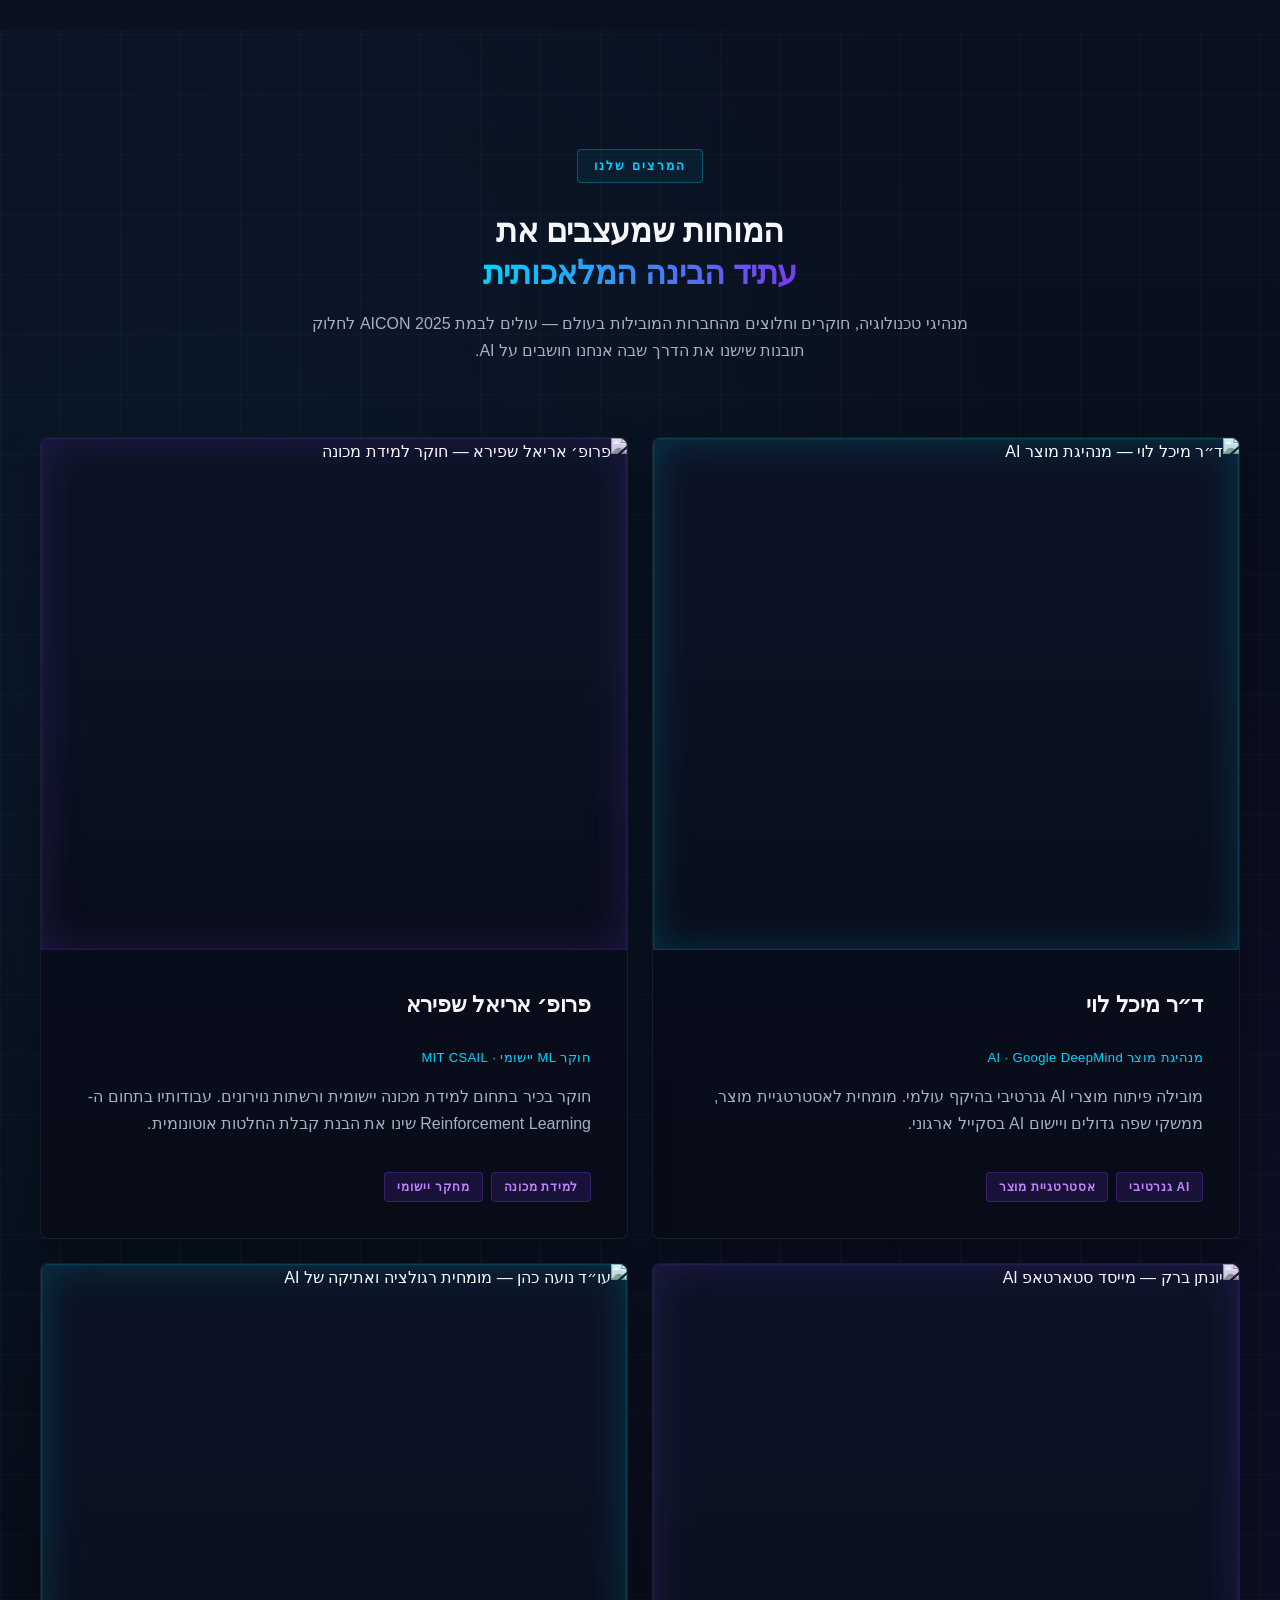
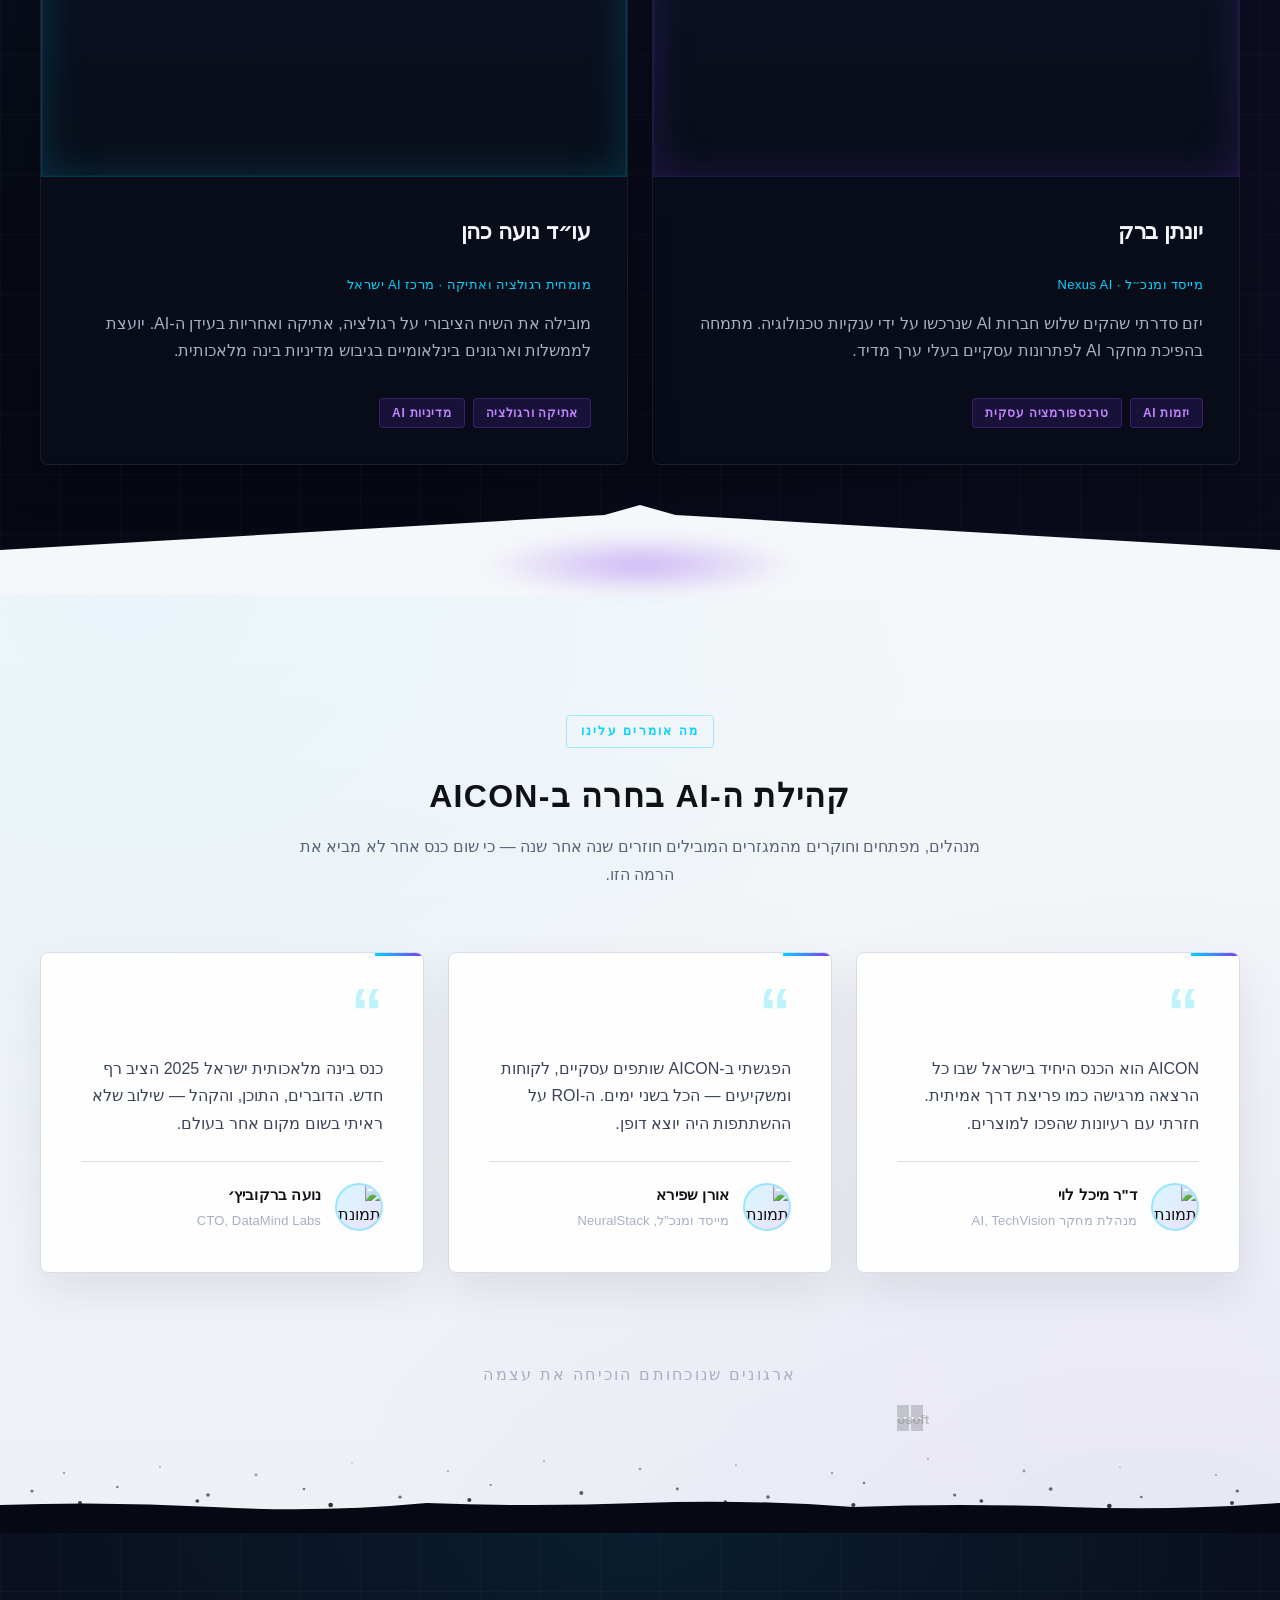
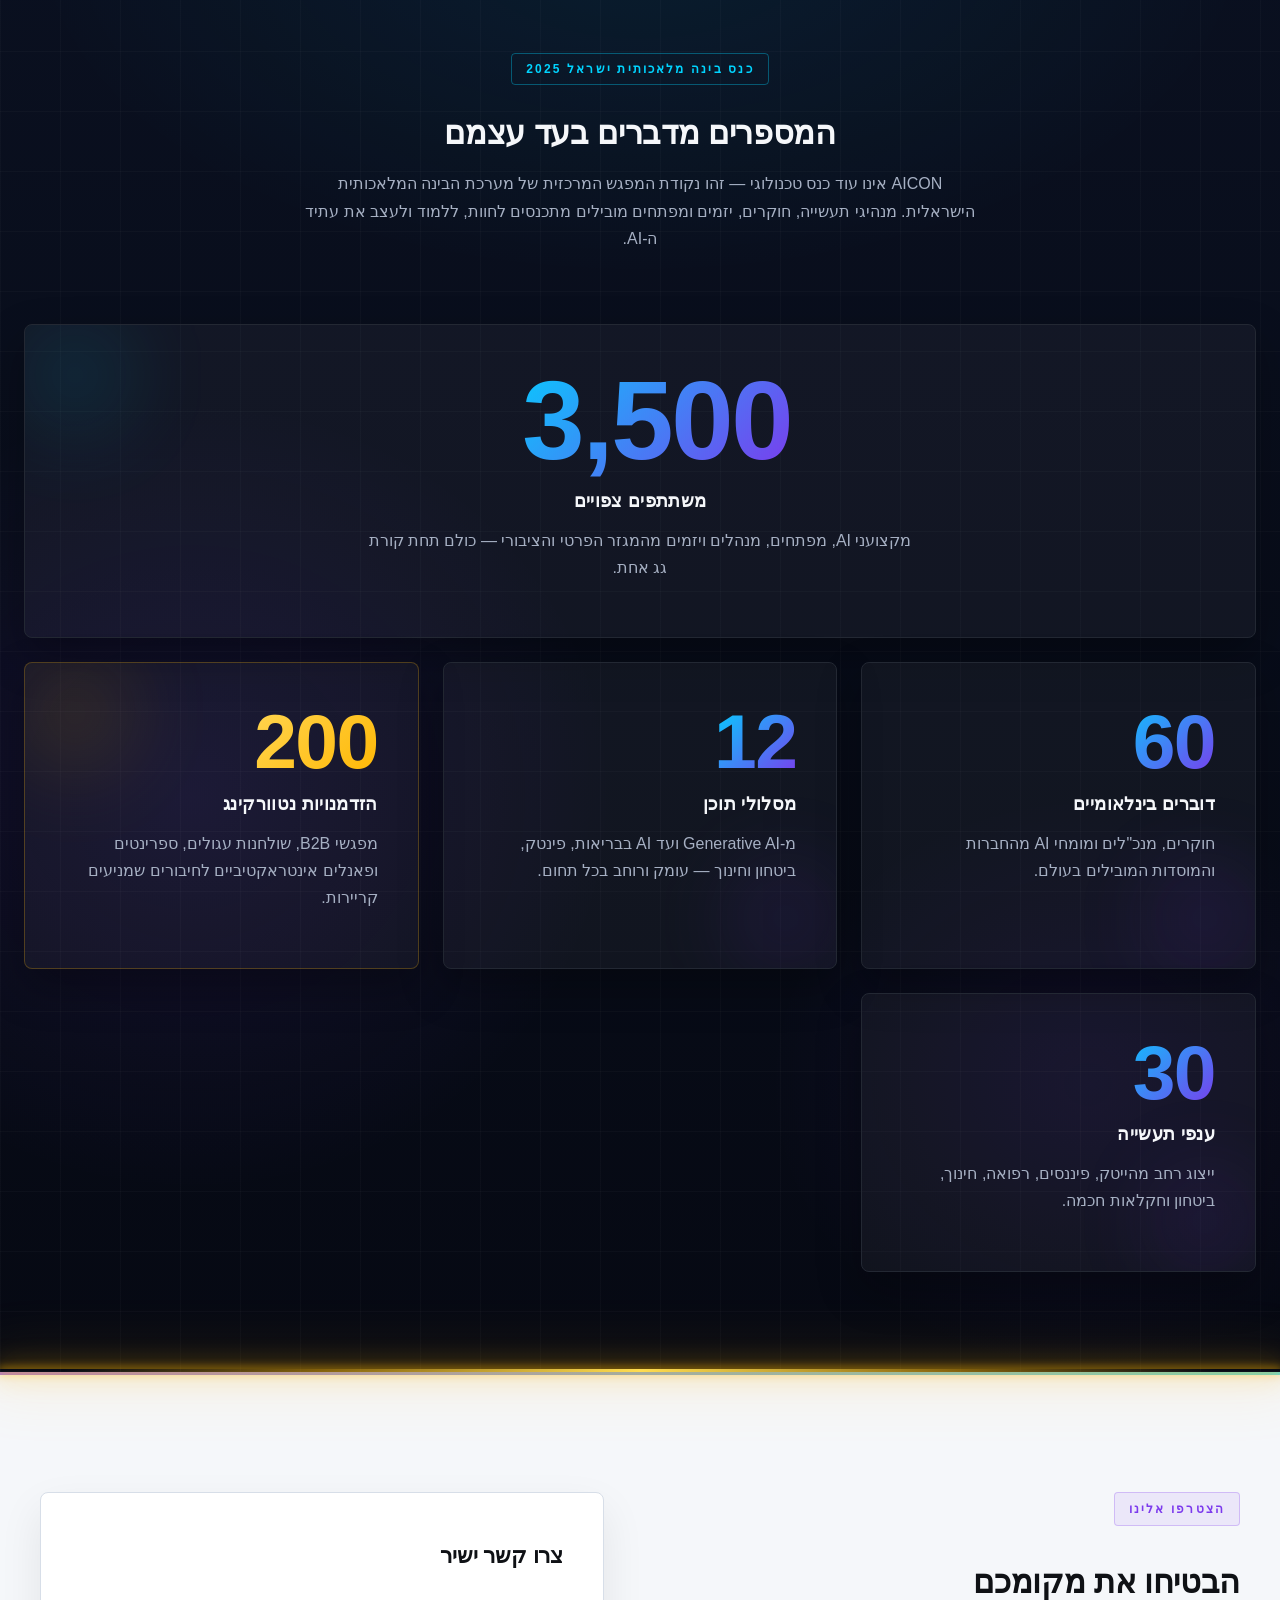
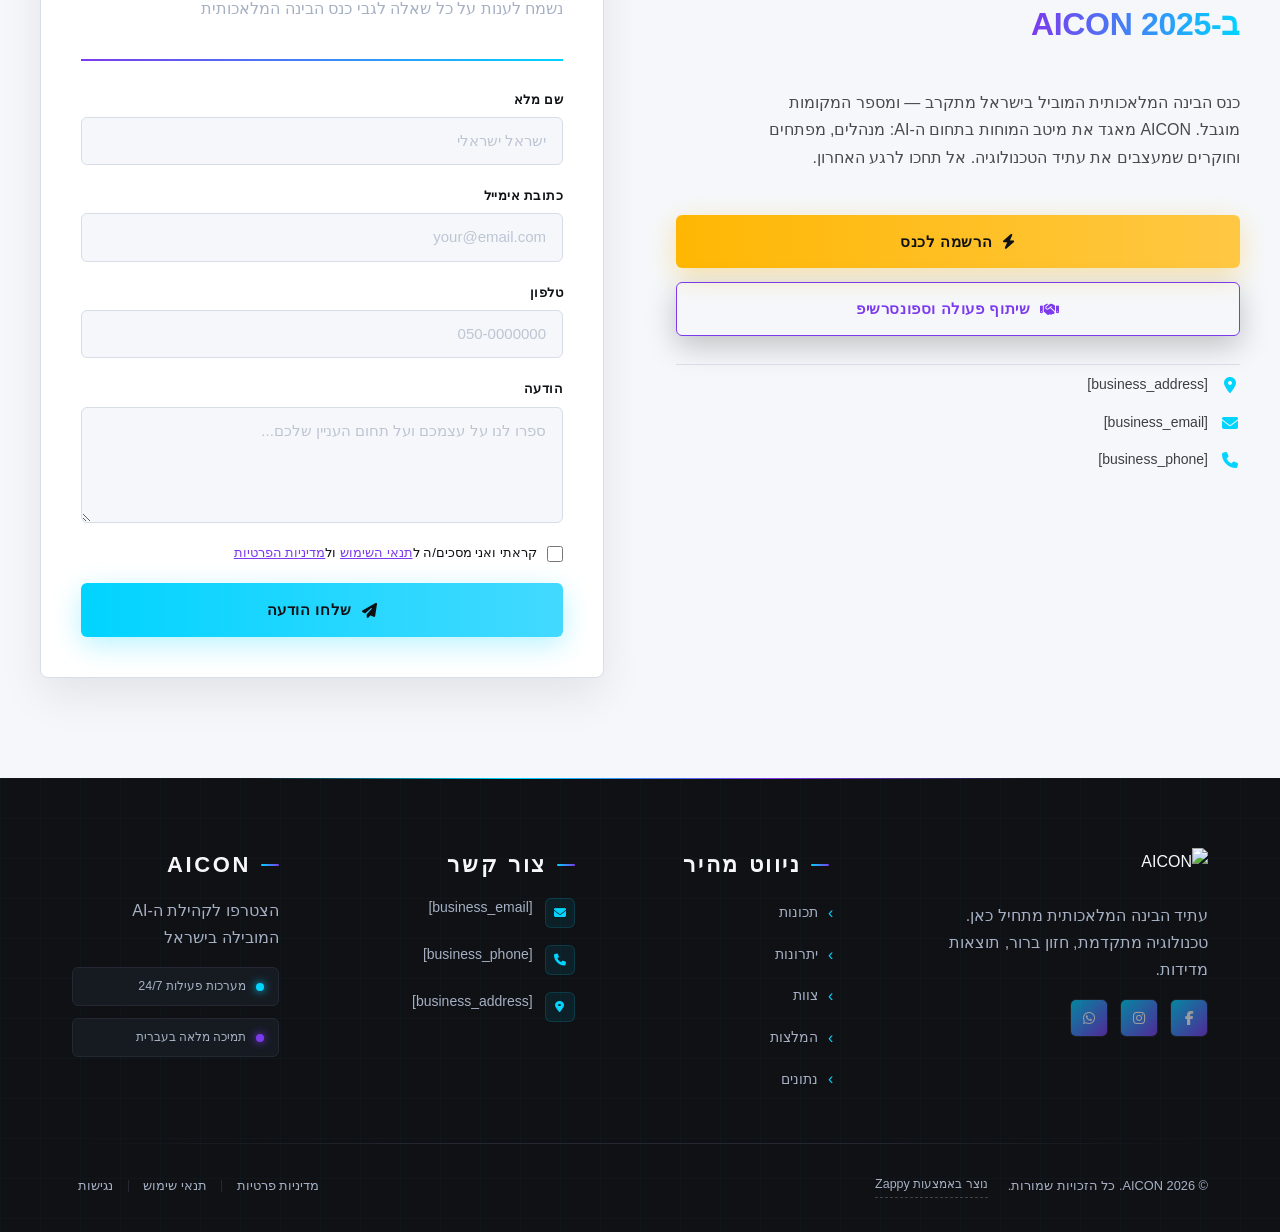
==== commit 3efa603c: "Background sync: Progressive GitHub Sync" ====
--- a/index.html
+++ b/index.html
@@ -823,17 +823,17 @@
       <!-- Supporting info line -->
       <p class="index-hero-meta" >
         <span class="index-hero-meta-item">
-          <svg xmlns="http://www.w3.org/2000/svg" aria-hidden="true" role="img" width="24" height="24" viewBox="0 0 16 16" data-icon="formkit:date" data-iconify="formkit:date" data-element-type="icon" data-element-id="native-icon-1775672293896-f8maxp9e6" data-icon-type="iconify" data-size-adjusted="true" style="width: 24px; height: 24px; display: inline-block; vertical-align: -0.125em; color: rgb(0, 212, 255);" class="iconify iconify--formkit"><path fill="currentColor" d="M14.5 16h-13C.67 16 0 15.33 0 14.5v-12C0 1.67.67 1 1.5 1h13c.83 0 1.5.67 1.5 1.5v12c0 .83-.67 1.5-1.5 1.5M1.5 2c-.28 0-.5.22-.5.5v12c0 .28.22.5.5.5h13c.28 0 .5-.22.5-.5v-12c0-.28-.22-.5-.5-.5z"></path><path fill="currentColor" d="M4.5 4c-.28 0-.5-.22-.5-.5v-3c0-.28.22-.5.5-.5s.5.22.5.5v3c0 .28-.22.5-.5.5m7 0c-.28 0-.5-.22-.5-.5v-3c0-.28.22-.5.5-.5s.5.22.5.5v3c0 .28-.22.5-.5.5m4 2H.5C.22 6 0 5.78 0 5.5S.22 5 .5 5h15c.28 0 .5.22.5.5s-.22.5-.5.5"></path></svg>
+          <br><svg xmlns="http://www.w3.org/2000/svg" aria-hidden="true" role="img" width="24" height="24" viewBox="0 0 16 16" data-icon="formkit:date" data-iconify="formkit:date" data-element-type="icon" data-element-id="native-icon-1775672293896-f8maxp9e6" data-icon-type="iconify" data-size-adjusted="true" style="width: 24px !important; height: 24px !important; display: inline-block; vertical-align: -0.125em; color: rgb(0, 212, 255);" class="iconify iconify--formkit"><path fill="currentColor" d="M14.5 16h-13C.67 16 0 15.33 0 14.5v-12C0 1.67.67 1 1.5 1h13c.83 0 1.5.67 1.5 1.5v12c0 .83-.67 1.5-1.5 1.5M1.5 2c-.28 0-.5.22-.5.5v12c0 .28.22.5.5.5h13c.28 0 .5-.22.5-.5v-12c0-.28-.22-.5-.5-.5z"></path><path fill="currentColor" d="M4.5 4c-.28 0-.5-.22-.5-.5v-3c0-.28.22-.5.5-.5s.5.22.5.5v3c0 .28-.22.5-.5.5m7 0c-.28 0-.5-.22-.5-.5v-3c0-.28.22-.5.5-.5s.5.22.5.5v3c0 .28-.22.5-.5.5m4 2H.5C.22 6 0 5.78 0 5.5S.22 5 .5 5h15c.28 0 .5.22.5.5s-.22.5-.5.5"></path></svg>
           [event_date]
         </span>
         <span class="index-hero-meta-divider" aria-hidden="true">·</span>
         <span class="index-hero-meta-item">
-          <svg xmlns="http://www.w3.org/2000/svg" aria-hidden="true" role="img" width="24" height="24" viewBox="0 0 24 24" data-icon="mingcute:location-line" data-iconify="mingcute:location-line" data-element-type="icon" data-element-id="native-icon-1775672264495-n9t4e7o6t" data-icon-type="iconify" data-size-adjusted="true" style="width: 24px; height: 24px; display: inline-block; vertical-align: -0.125em; color: rgb(0, 212, 255);" class="iconify iconify--mingcute"><g fill="none" fill-rule="evenodd"><path d="m12.593 23.258l-.011.002l-.071.035l-.02.004l-.014-.004l-.071-.035q-.016-.005-.024.005l-.004.01l-.017.428l.005.02l.01.013l.104.074l.015.004l.012-.004l.104-.074l.012-.016l.004-.017l-.017-.427q-.004-.016-.017-.018m.265-.113l-.013.002l-.185.093l-.01.01l-.003.011l.018.43l.005.012l.008.007l.201.093q.019.005.029-.008l.004-.014l-.034-.614q-.005-.018-.02-.022m-.715.002a.02.02 0 0 0-.027.006l-.006.014l-.034.614q.001.018.017.024l.015-.002l.201-.093l.01-.008l.004-.011l.017-.43l-.003-.012l-.01-.01z"></path><path fill="currentColor" d="M12 2a9 9 0 0 1 9 9c0 3.074-1.676 5.59-3.442 7.395a20.4 20.4 0 0 1-2.876 2.416l-.426.29l-.2.133l-.377.24l-.336.205l-.416.242a1.87 1.87 0 0 1-1.854 0l-.416-.242l-.52-.32l-.192-.125l-.41-.273a20.6 20.6 0 0 1-3.093-2.566C4.676 16.589 3 14.074 3 11a9 9 0 0 1 9-9m0 2a7 7 0 0 0-7 7c0 2.322 1.272 4.36 2.871 5.996a18 18 0 0 0 2.222 1.91l.458.326q.222.155.427.288l.39.25l.343.209l.289.169l.455-.269l.367-.23q.293-.186.627-.417l.458-.326a18 18 0 0 0 2.222-1.91C17.728 15.361 19 13.322 19 11a7 7 0 0 0-7-7m0 3a4 4 0 1 1 0 8a4 4 0 0 1 0-8m0 2a2 2 0 1 0 0 4a2 2 0 0 0 0-4"></path></g></svg>
+          <br><svg xmlns="http://www.w3.org/2000/svg" aria-hidden="true" role="img" width="24" height="24" viewBox="0 0 24 24" data-icon="mingcute:location-line" data-iconify="mingcute:location-line" data-element-type="icon" data-element-id="native-icon-1775672264495-n9t4e7o6t" data-icon-type="iconify" data-size-adjusted="true" style="width: 24px; height: 24px; display: inline-block; vertical-align: -0.125em; color: rgb(0, 212, 255); cursor: pointer;" class="iconify iconify--mingcute"><g fill="none" fill-rule="evenodd"><path d="m12.593 23.258l-.011.002l-.071.035l-.02.004l-.014-.004l-.071-.035q-.016-.005-.024.005l-.004.01l-.017.428l.005.02l.01.013l.104.074l.015.004l.012-.004l.104-.074l.012-.016l.004-.017l-.017-.427q-.004-.016-.017-.018m.265-.113l-.013.002l-.185.093l-.01.01l-.003.011l.018.43l.005.012l.008.007l.201.093q.019.005.029-.008l.004-.014l-.034-.614q-.005-.018-.02-.022m-.715.002a.02.02 0 0 0-.027.006l-.006.014l-.034.614q.001.018.017.024l.015-.002l.201-.093l.01-.008l.004-.011l.017-.43l-.003-.012l-.01-.01z"></path><path fill="currentColor" d="M12 2a9 9 0 0 1 9 9c0 3.074-1.676 5.59-3.442 7.395a20.4 20.4 0 0 1-2.876 2.416l-.426.29l-.2.133l-.377.24l-.336.205l-.416.242a1.87 1.87 0 0 1-1.854 0l-.416-.242l-.52-.32l-.192-.125l-.41-.273a20.6 20.6 0 0 1-3.093-2.566C4.676 16.589 3 14.074 3 11a9 9 0 0 1 9-9m0 2a7 7 0 0 0-7 7c0 2.322 1.272 4.36 2.871 5.996a18 18 0 0 0 2.222 1.91l.458.326q.222.155.427.288l.39.25l.343.209l.289.169l.455-.269l.367-.23q.293-.186.627-.417l.458-.326a18 18 0 0 0 2.222-1.91C17.728 15.361 19 13.322 19 11a7 7 0 0 0-7-7m0 3a4 4 0 1 1 0 8a4 4 0 0 1 0-8m0 2a2 2 0 1 0 0 4a2 2 0 0 0 0-4"></path></g></svg>
           [event_venue], תל אביב
         </span>
         <span class="index-hero-meta-divider" aria-hidden="true">·</span>
         <span class="index-hero-meta-item">
-          <svg xmlns="http://www.w3.org/2000/svg" aria-hidden="true" role="img" width="24" height="24" viewBox="0 0 24 24" data-icon="material-symbols:person-outline" data-iconify="material-symbols:person-outline" data-element-type="icon" data-element-id="native-icon-1775672319896-pt92v6buz" data-icon-type="iconify" data-size-adjusted="true" style="width: 24px !important; height: 24px !important; display: inline-block; vertical-align: -0.125em; color: rgb(0, 212, 255);" class="iconify iconify--material-symbols"><path fill="currentColor" d="M9.175 10.825Q8 9.65 8 8t1.175-2.825T12 4t2.825 1.175T16 8t-1.175 2.825T12 12t-2.825-1.175M4 20v-2.8q0-.85.438-1.562T5.6 14.55q1.55-.775 3.15-1.162T12 13t3.25.388t3.15 1.162q.725.375 1.163 1.088T20 17.2V20zm2-2h12v-.8q0-.275-.137-.5t-.363-.35q-1.35-.675-2.725-1.012T12 15t-2.775.338T6.5 16.35q-.225.125-.363.35T6 17.2zm7.413-8.587Q14 8.825 14 8t-.587-1.412T12 6t-1.412.588T10 8t.588 1.413T12 10t1.413-.587M12 18"></path></svg>
+          <br><svg xmlns="http://www.w3.org/2000/svg" aria-hidden="true" role="img" width="24" height="24" viewBox="0 0 24 24" data-icon="material-symbols:person-outline" data-iconify="material-symbols:person-outline" data-element-type="icon" data-element-id="native-icon-1775672319896-pt92v6buz" data-icon-type="iconify" data-size-adjusted="true" style="width: 24px !important; height: 24px !important; display: inline-block; vertical-align: -0.125em; color: rgb(0, 212, 255); cursor: pointer;" class="iconify iconify--material-symbols"><path fill="currentColor" d="M9.175 10.825Q8 9.65 8 8t1.175-2.825T12 4t2.825 1.175T16 8t-1.175 2.825T12 12t-2.825-1.175M4 20v-2.8q0-.85.438-1.562T5.6 14.55q1.55-.775 3.15-1.162T12 13t3.25.388t3.15 1.162q.725.375 1.163 1.088T20 17.2V20zm2-2h12v-.8q0-.275-.137-.5t-.363-.35q-1.35-.675-2.725-1.012T12 15t-2.775.338T6.5 16.35q-.225.125-.363.35T6 17.2zm7.413-8.587Q14 8.825 14 8t-.587-1.412T12 6t-1.412.588T10 8t.588 1.413T12 10t1.413-.587M12 18"></path></svg>
           למנהלים, מפתחים וחדשנים
         </span>
       </p>
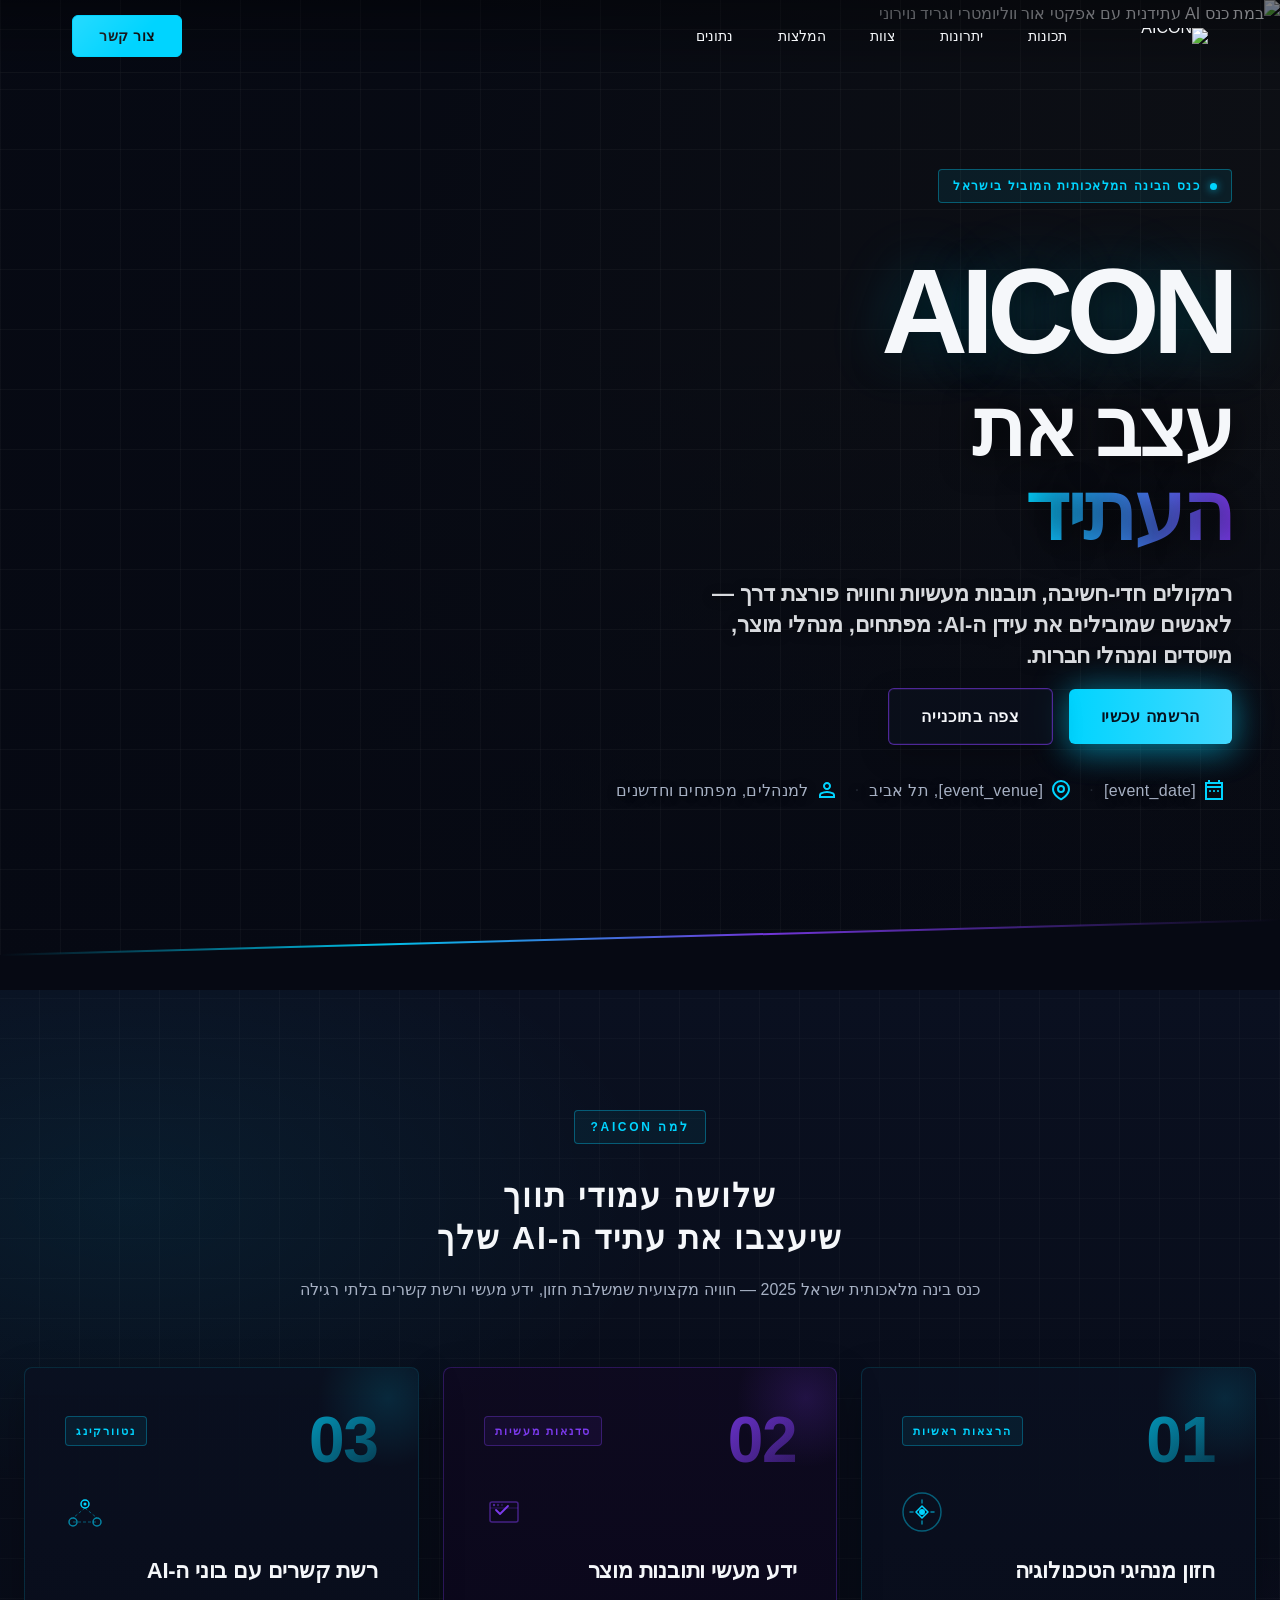
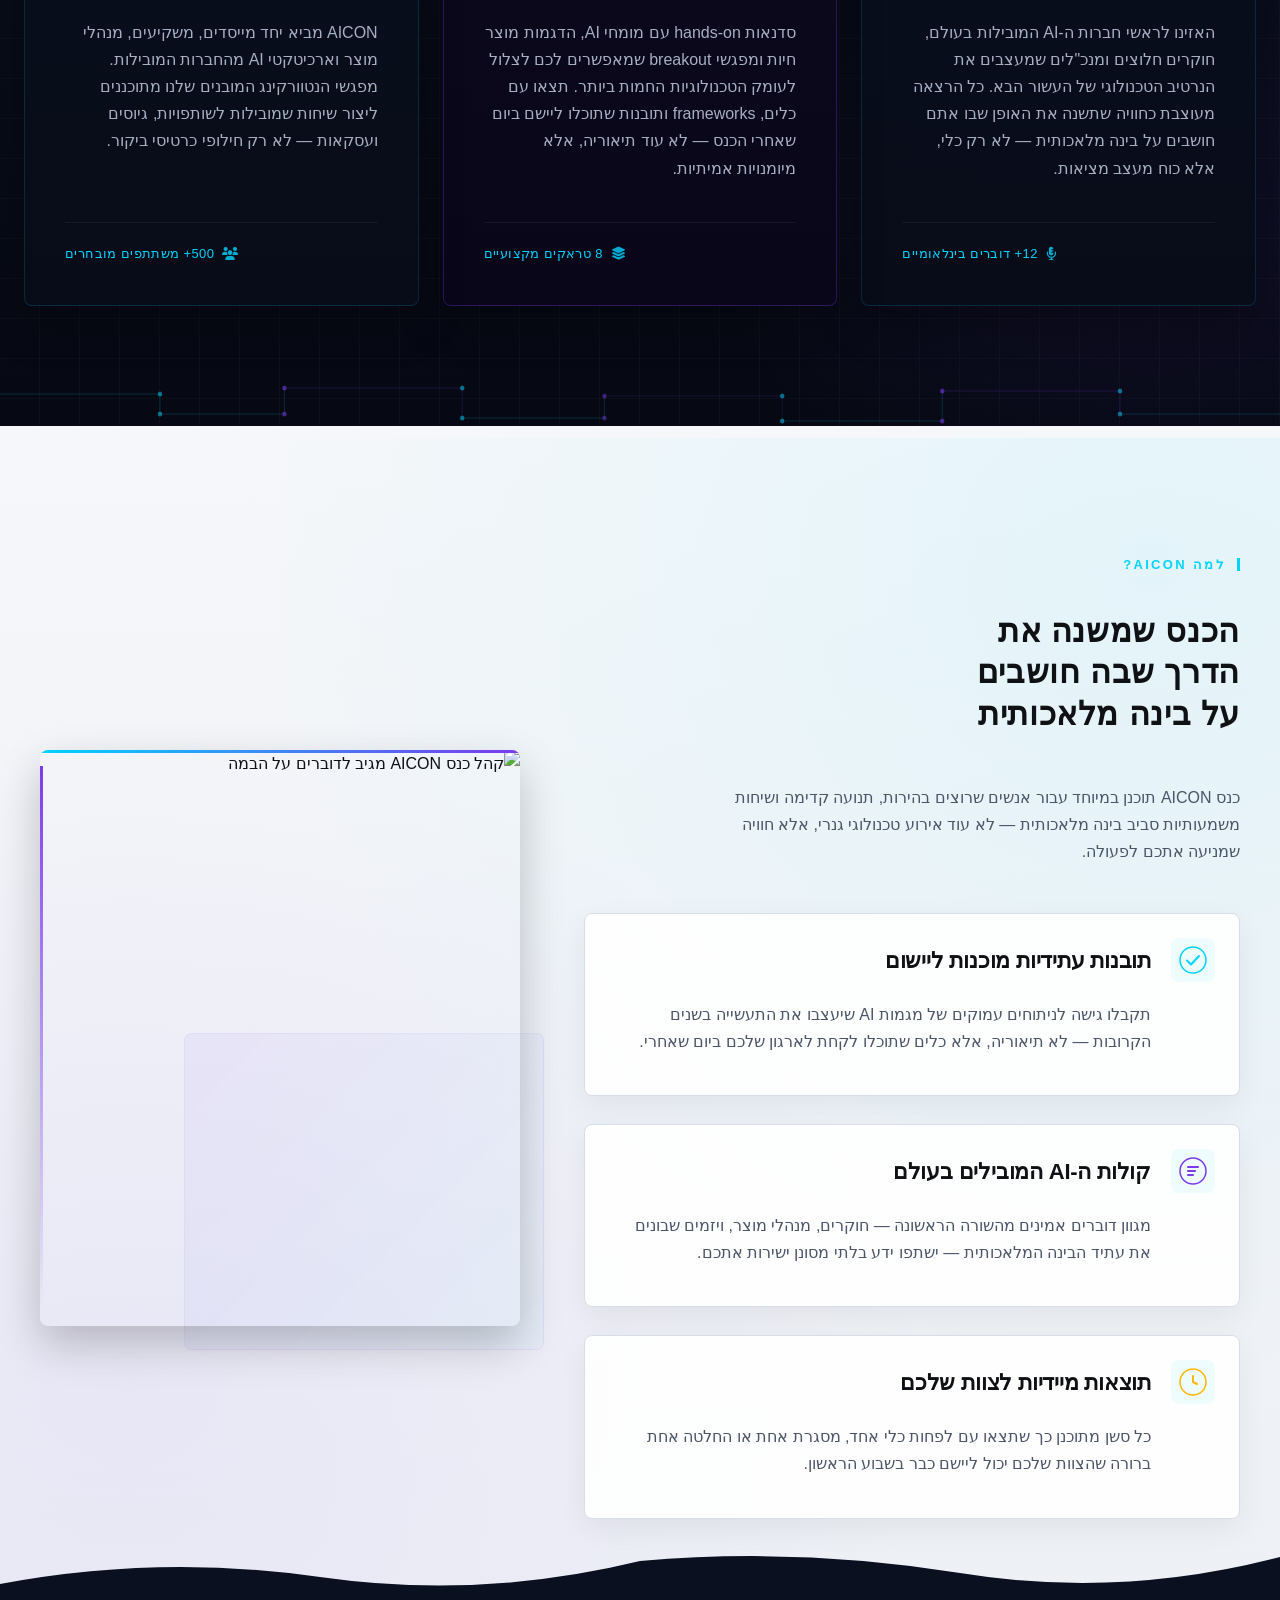
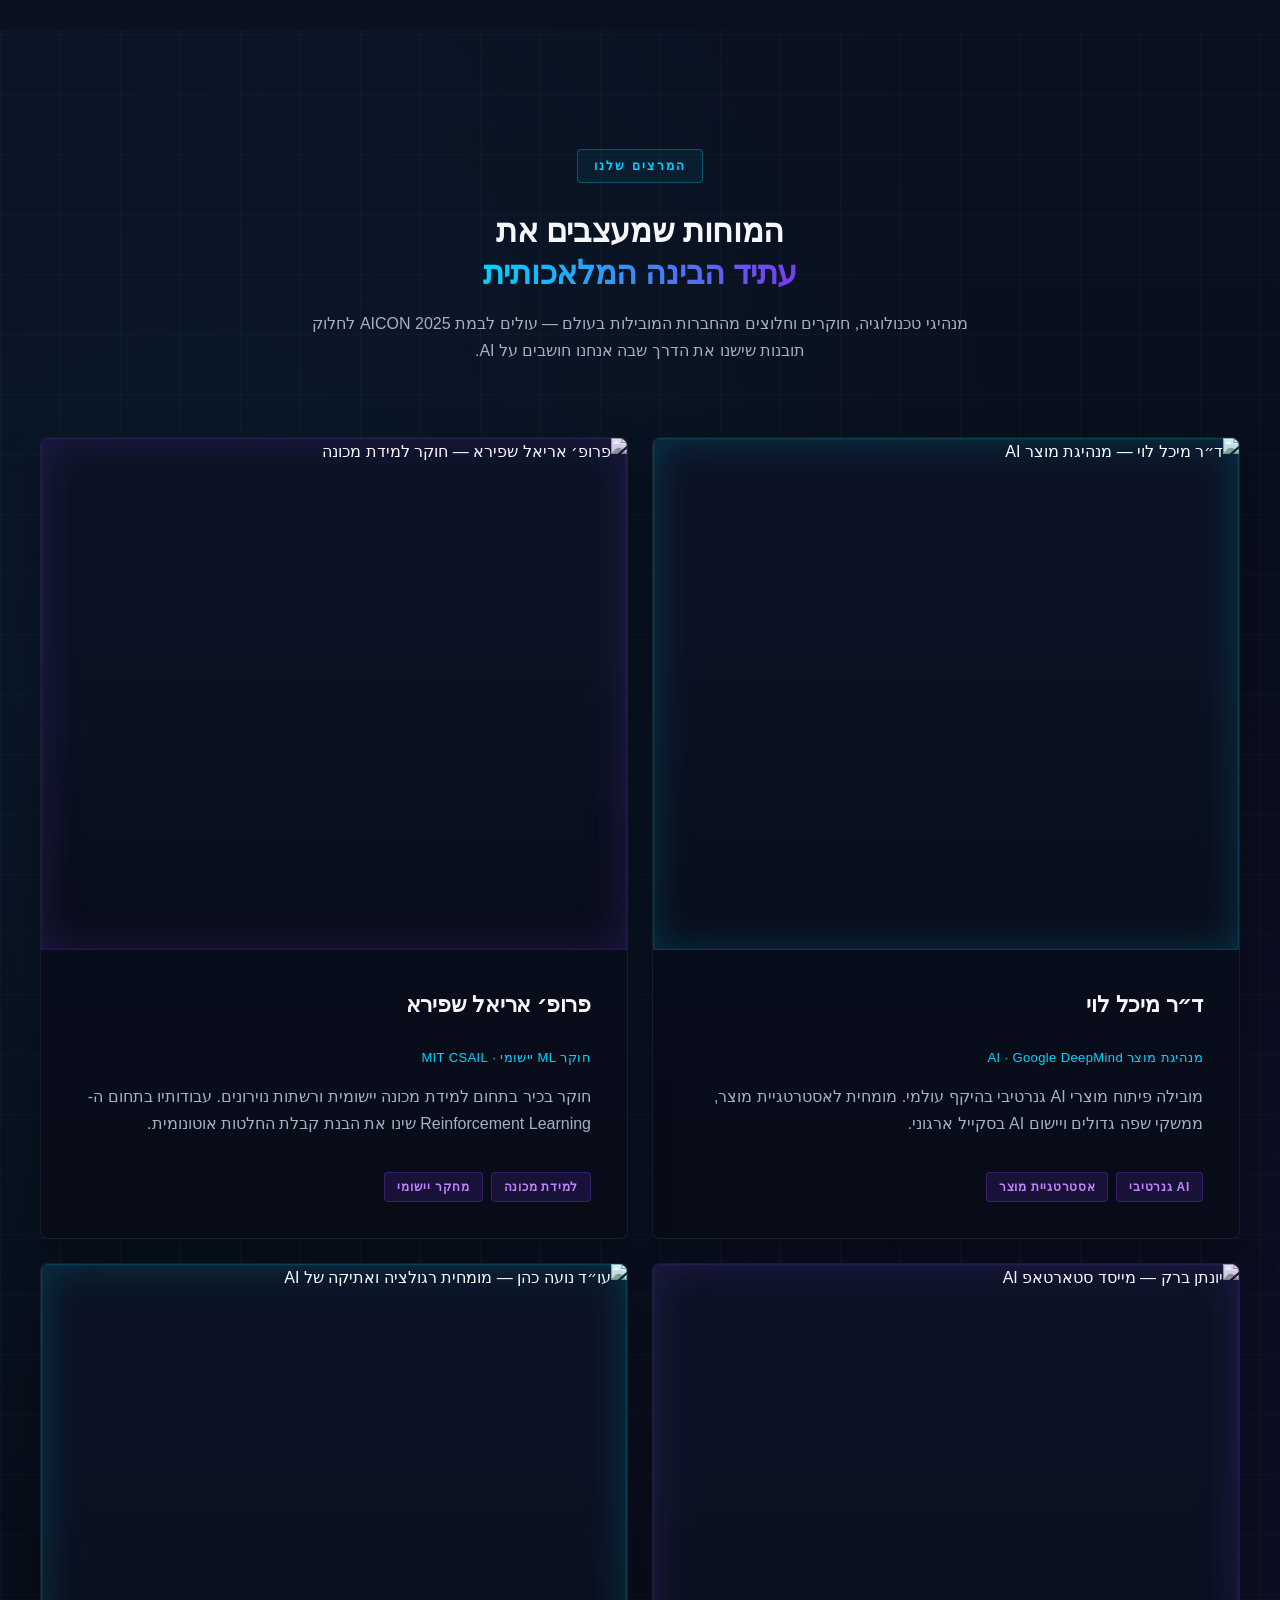
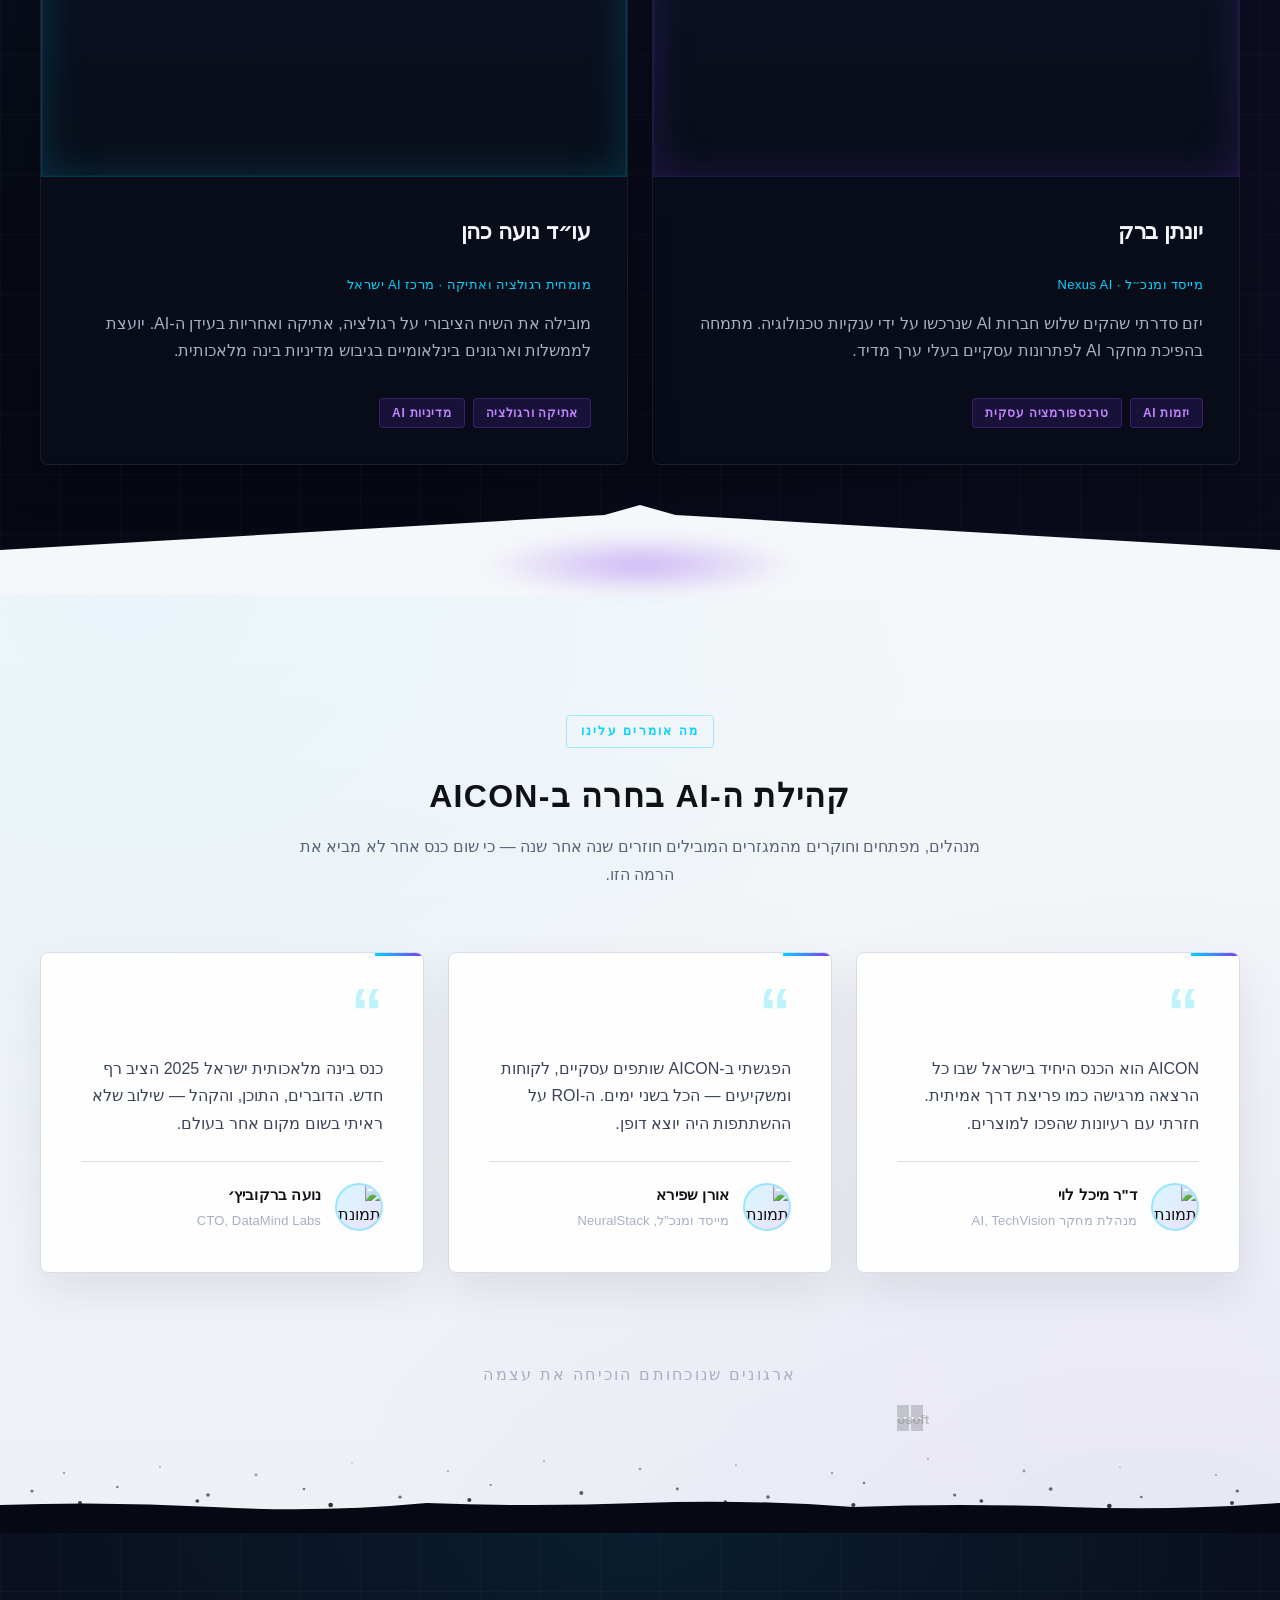
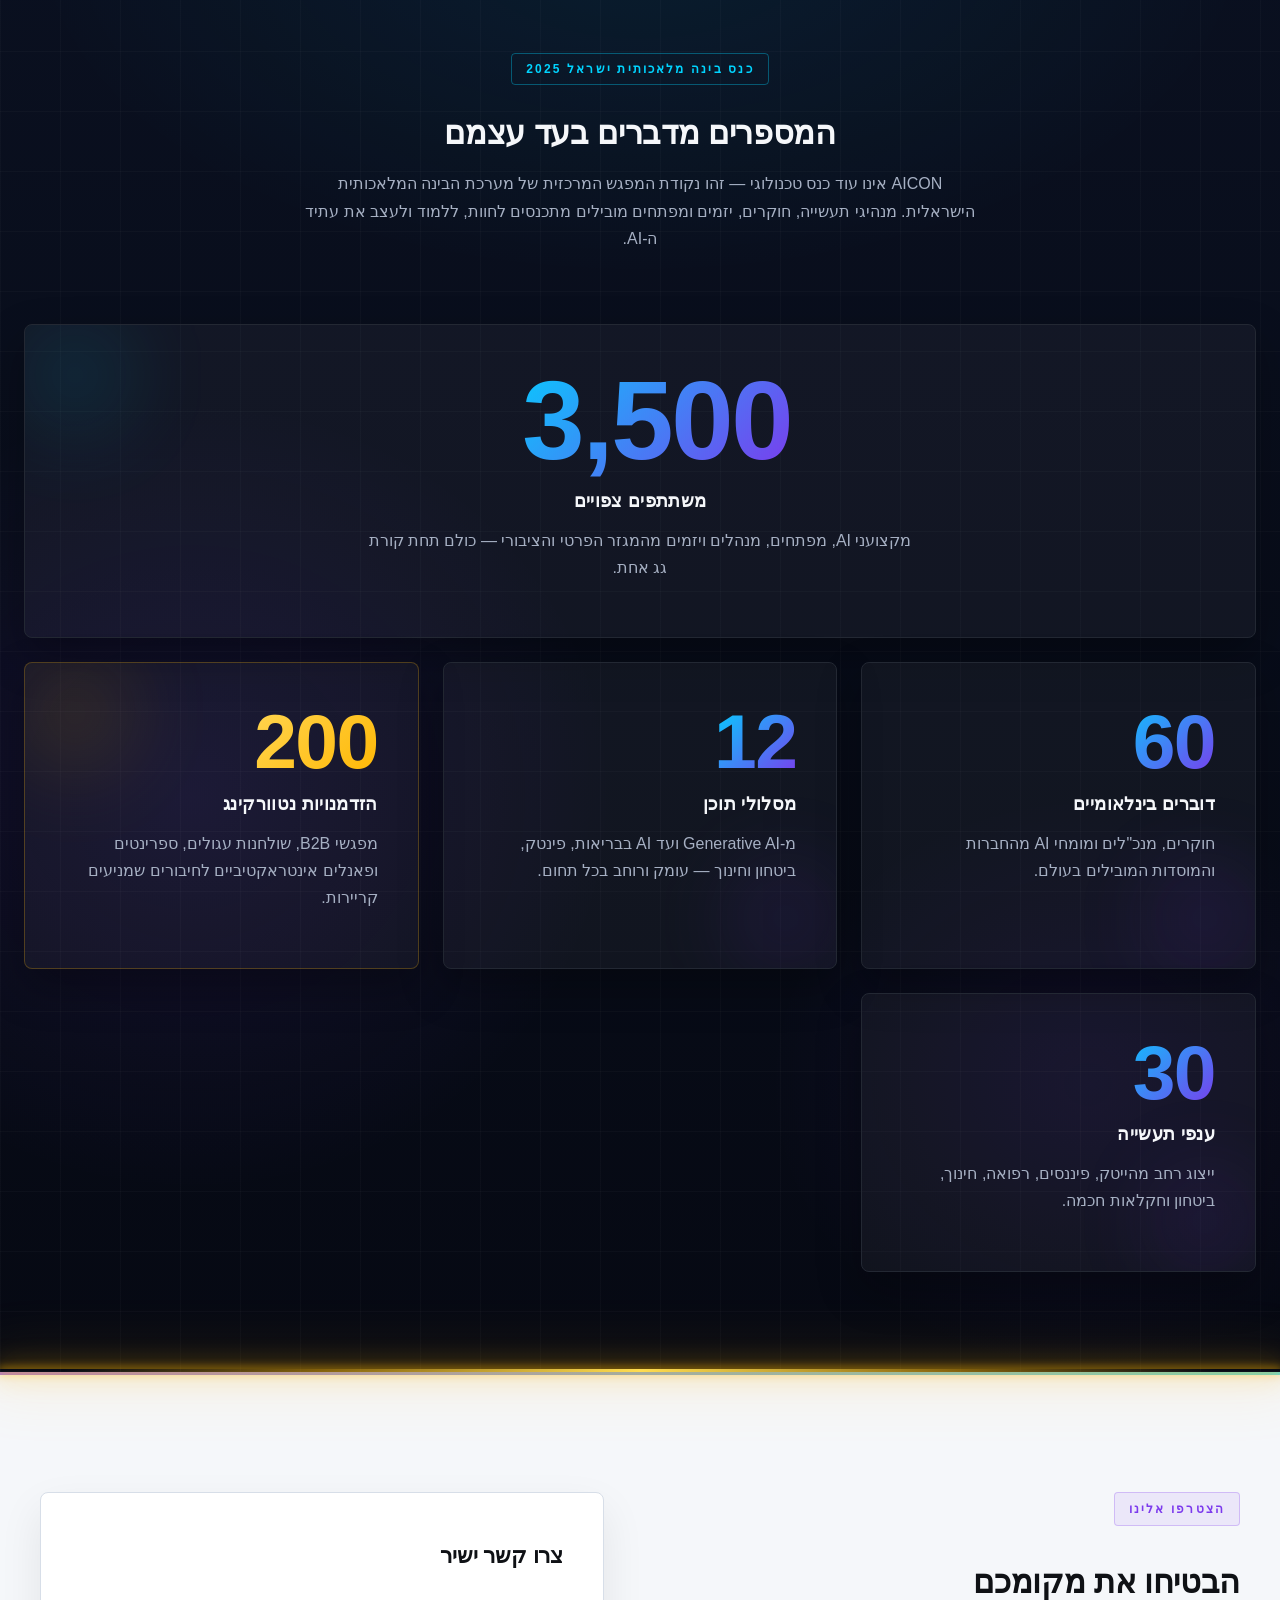
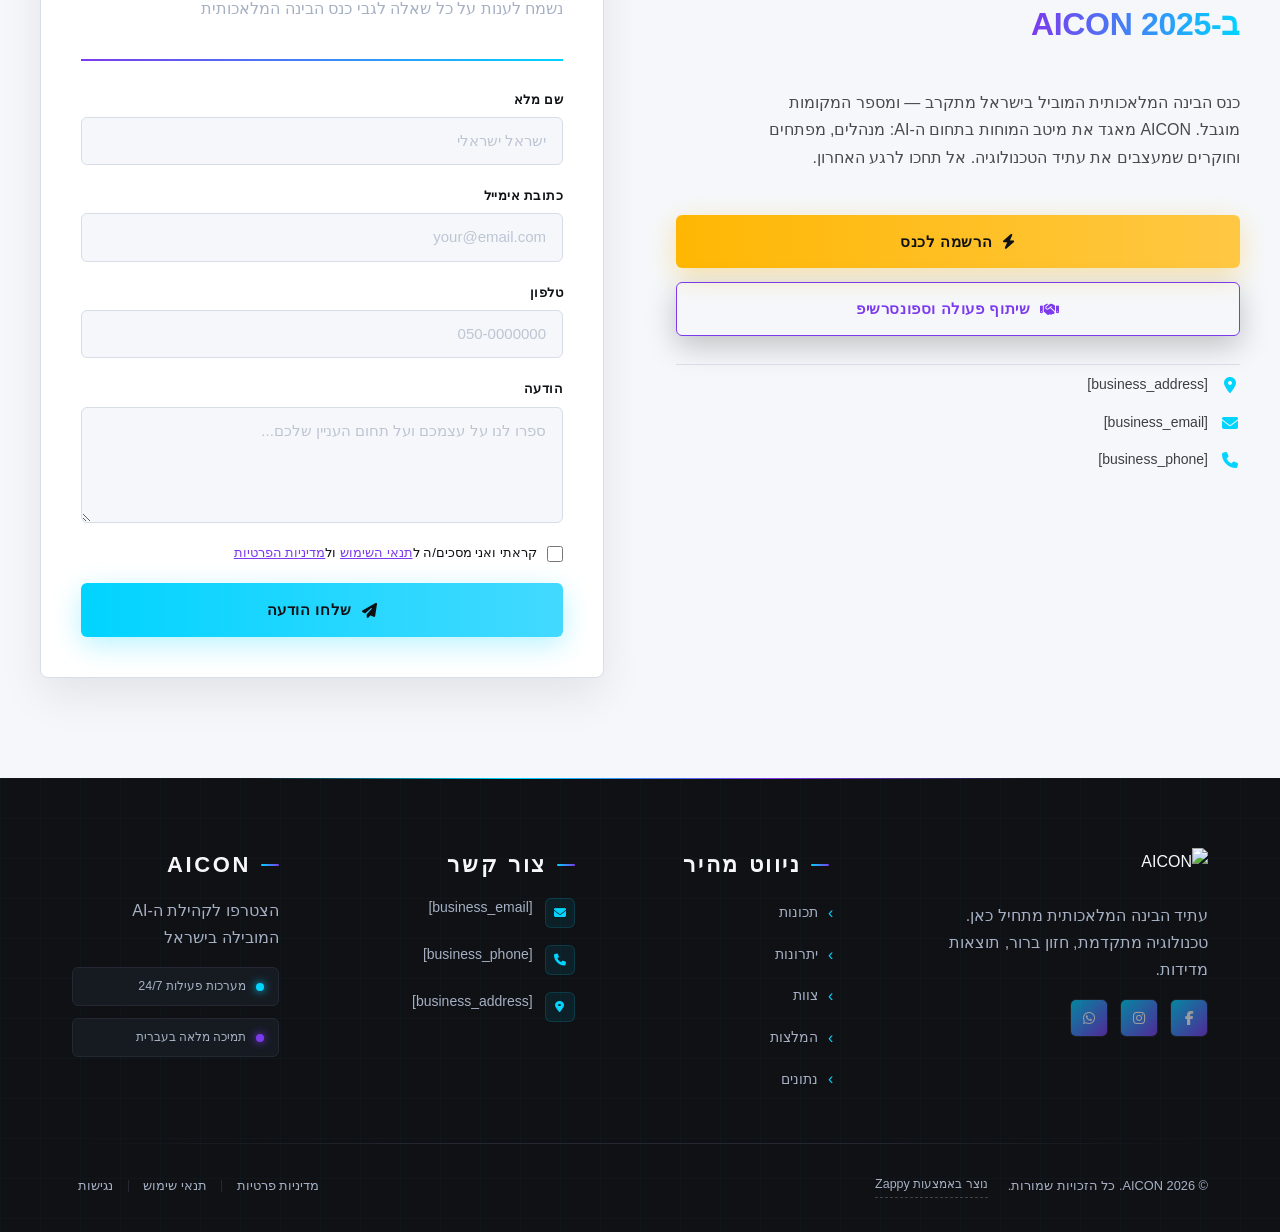
==== commit bd13c36b: "Background sync: Progressive GitHub Sync" ====
--- a/index.html
+++ b/index.html
@@ -823,7 +823,7 @@
       <!-- Supporting info line -->
       <p class="index-hero-meta" >
         <span class="index-hero-meta-item">
-          <br><svg xmlns="http://www.w3.org/2000/svg" aria-hidden="true" role="img" width="24" height="24" viewBox="0 0 16 16" data-icon="formkit:date" data-iconify="formkit:date" data-element-type="icon" data-element-id="native-icon-1775672293896-f8maxp9e6" data-icon-type="iconify" data-size-adjusted="true" style="width: 24px !important; height: 24px !important; display: inline-block; vertical-align: -0.125em; color: rgb(0, 212, 255);" class="iconify iconify--formkit"><path fill="currentColor" d="M14.5 16h-13C.67 16 0 15.33 0 14.5v-12C0 1.67.67 1 1.5 1h13c.83 0 1.5.67 1.5 1.5v12c0 .83-.67 1.5-1.5 1.5M1.5 2c-.28 0-.5.22-.5.5v12c0 .28.22.5.5.5h13c.28 0 .5-.22.5-.5v-12c0-.28-.22-.5-.5-.5z"></path><path fill="currentColor" d="M4.5 4c-.28 0-.5-.22-.5-.5v-3c0-.28.22-.5.5-.5s.5.22.5.5v3c0 .28-.22.5-.5.5m7 0c-.28 0-.5-.22-.5-.5v-3c0-.28.22-.5.5-.5s.5.22.5.5v3c0 .28-.22.5-.5.5m4 2H.5C.22 6 0 5.78 0 5.5S.22 5 .5 5h15c.28 0 .5.22.5.5s-.22.5-.5.5"></path></svg>
+          <br><svg xmlns="http://www.w3.org/2000/svg" aria-hidden="true" role="img" width="24" height="24" viewBox="0 0 24 24" data-icon="material-symbols:date-range-outline-sharp" data-iconify="material-symbols:date-range-outline-sharp" data-element-type="icon" data-element-id="native-icon-1775672293896-f8maxp9e6" data-icon-type="iconify" data-size-adjusted="true" style="width: 24px !important; height: 24px !important; display: inline-block; vertical-align: -0.125em; color: rgb(0, 212, 255);" class="iconify iconify--material-symbols"><path fill="currentColor" d="M7.288 13.713Q7 13.425 7 13t.288-.712T8 12t.713.288T9 13t-.288.713T8 14t-.712-.288m4 0Q11 13.426 11 13t.288-.712T12 12t.713.288T13 13t-.288.713T12 14t-.712-.288m4 0Q15 13.426 15 13t.288-.712T16 12t.713.288T17 13t-.288.713T16 14t-.712-.288M3 22V4h3V2h2v2h8V2h2v2h3v18zm2-2h14V10H5zM5 8h14V6H5zm0 0V6z"></path></svg>
           [event_date]
         </span>
         <span class="index-hero-meta-divider" aria-hidden="true">·</span>
@@ -833,7 +833,7 @@
         </span>
         <span class="index-hero-meta-divider" aria-hidden="true">·</span>
         <span class="index-hero-meta-item">
-          <br><svg xmlns="http://www.w3.org/2000/svg" aria-hidden="true" role="img" width="24" height="24" viewBox="0 0 24 24" data-icon="material-symbols:person-outline" data-iconify="material-symbols:person-outline" data-element-type="icon" data-element-id="native-icon-1775672319896-pt92v6buz" data-icon-type="iconify" data-size-adjusted="true" style="width: 24px !important; height: 24px !important; display: inline-block; vertical-align: -0.125em; color: rgb(0, 212, 255); cursor: pointer;" class="iconify iconify--material-symbols"><path fill="currentColor" d="M9.175 10.825Q8 9.65 8 8t1.175-2.825T12 4t2.825 1.175T16 8t-1.175 2.825T12 12t-2.825-1.175M4 20v-2.8q0-.85.438-1.562T5.6 14.55q1.55-.775 3.15-1.162T12 13t3.25.388t3.15 1.162q.725.375 1.163 1.088T20 17.2V20zm2-2h12v-.8q0-.275-.137-.5t-.363-.35q-1.35-.675-2.725-1.012T12 15t-2.775.338T6.5 16.35q-.225.125-.363.35T6 17.2zm7.413-8.587Q14 8.825 14 8t-.587-1.412T12 6t-1.412.588T10 8t.588 1.413T12 10t1.413-.587M12 18"></path></svg>
+          <br><svg xmlns="http://www.w3.org/2000/svg" aria-hidden="true" role="img" width="24" height="24" viewBox="0 0 24 24" data-icon="material-symbols:person-outline" data-iconify="material-symbols:person-outline" data-element-type="icon" data-element-id="native-icon-1775672319896-pt92v6buz" data-icon-type="iconify" data-size-adjusted="true" style="display: inline-block; vertical-align: -0.125em; color: rgb(0, 212, 255); cursor: pointer; width: 24px; height: 24px;" class="iconify iconify--material-symbols"><path fill="currentColor" d="M9.175 10.825Q8 9.65 8 8t1.175-2.825T12 4t2.825 1.175T16 8t-1.175 2.825T12 12t-2.825-1.175M4 20v-2.8q0-.85.438-1.562T5.6 14.55q1.55-.775 3.15-1.162T12 13t3.25.388t3.15 1.162q.725.375 1.163 1.088T20 17.2V20zm2-2h12v-.8q0-.275-.137-.5t-.363-.35q-1.35-.675-2.725-1.012T12 15t-2.775.338T6.5 16.35q-.225.125-.363.35T6 17.2zm7.413-8.587Q14 8.825 14 8t-.587-1.412T12 6t-1.412.588T10 8t.588 1.413T12 10t1.413-.587M12 18"></path></svg>
           למנהלים, מפתחים וחדשנים
         </span>
       </p>
